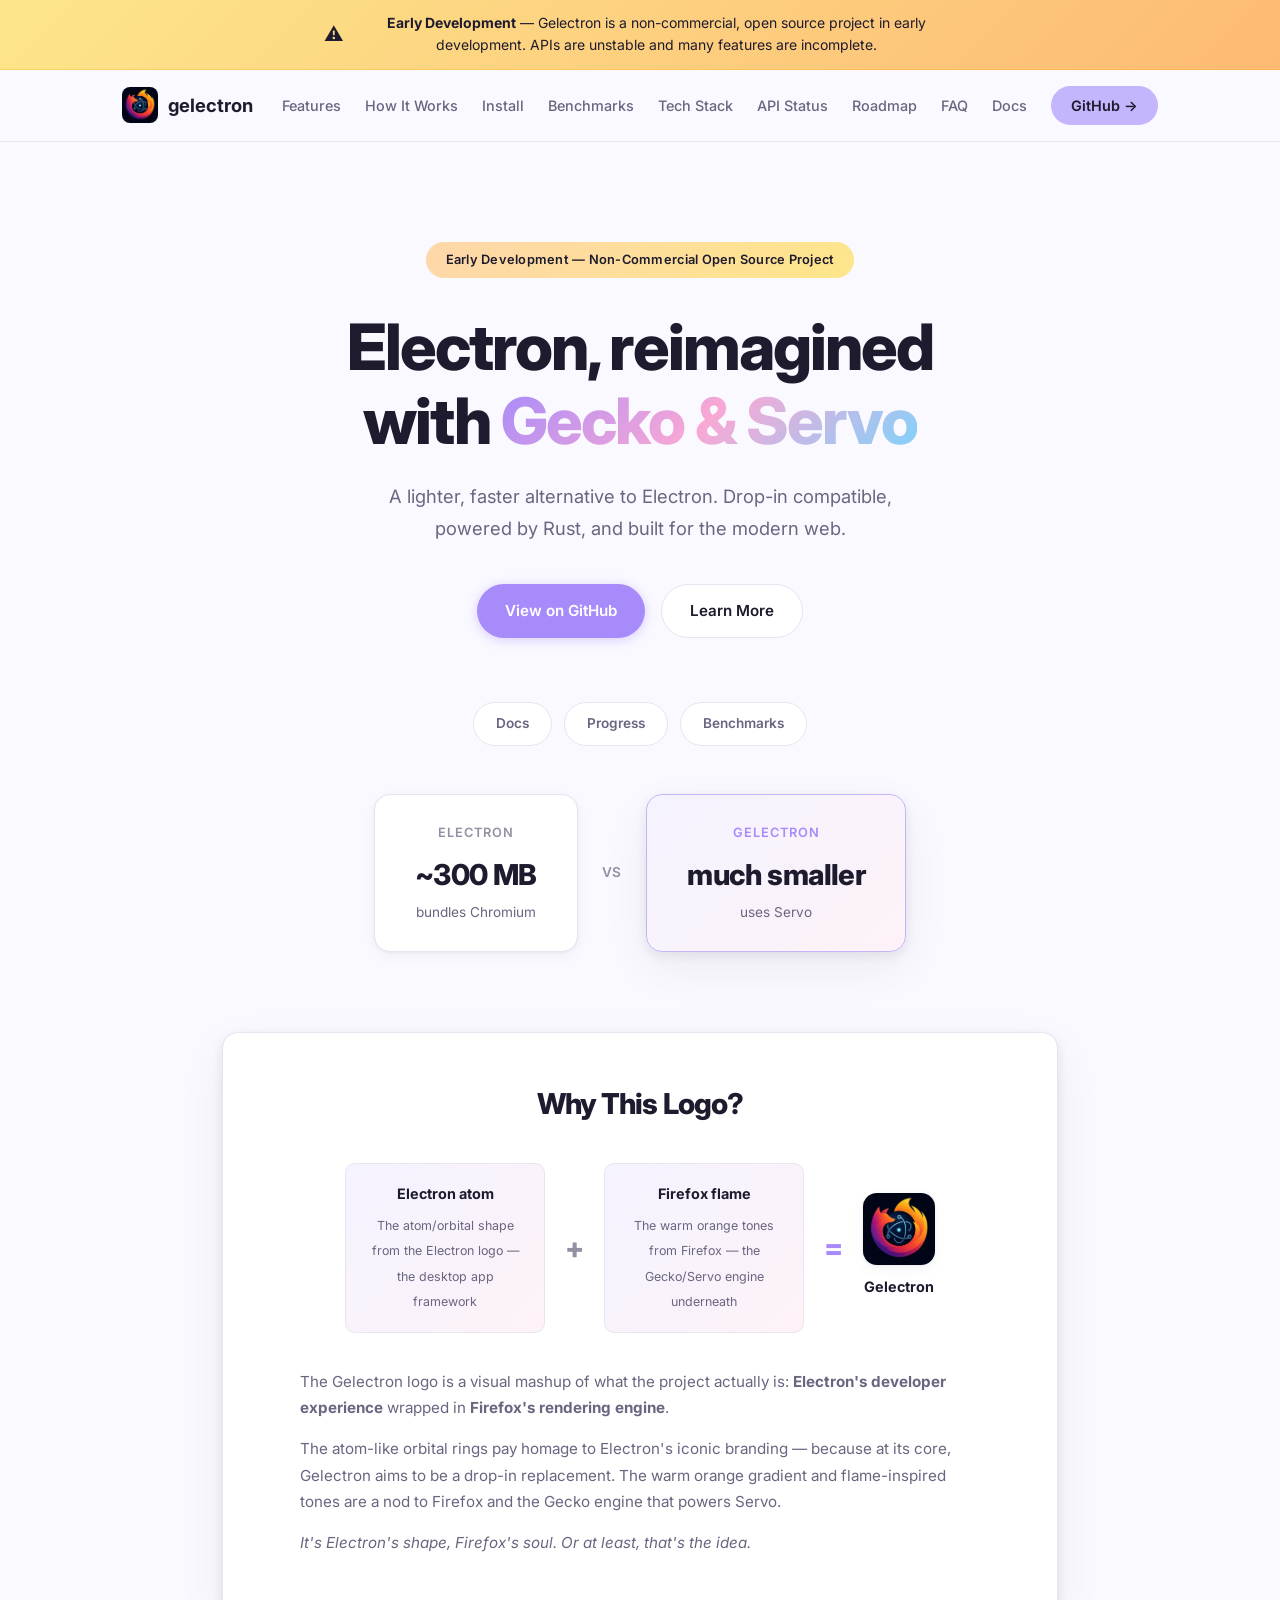
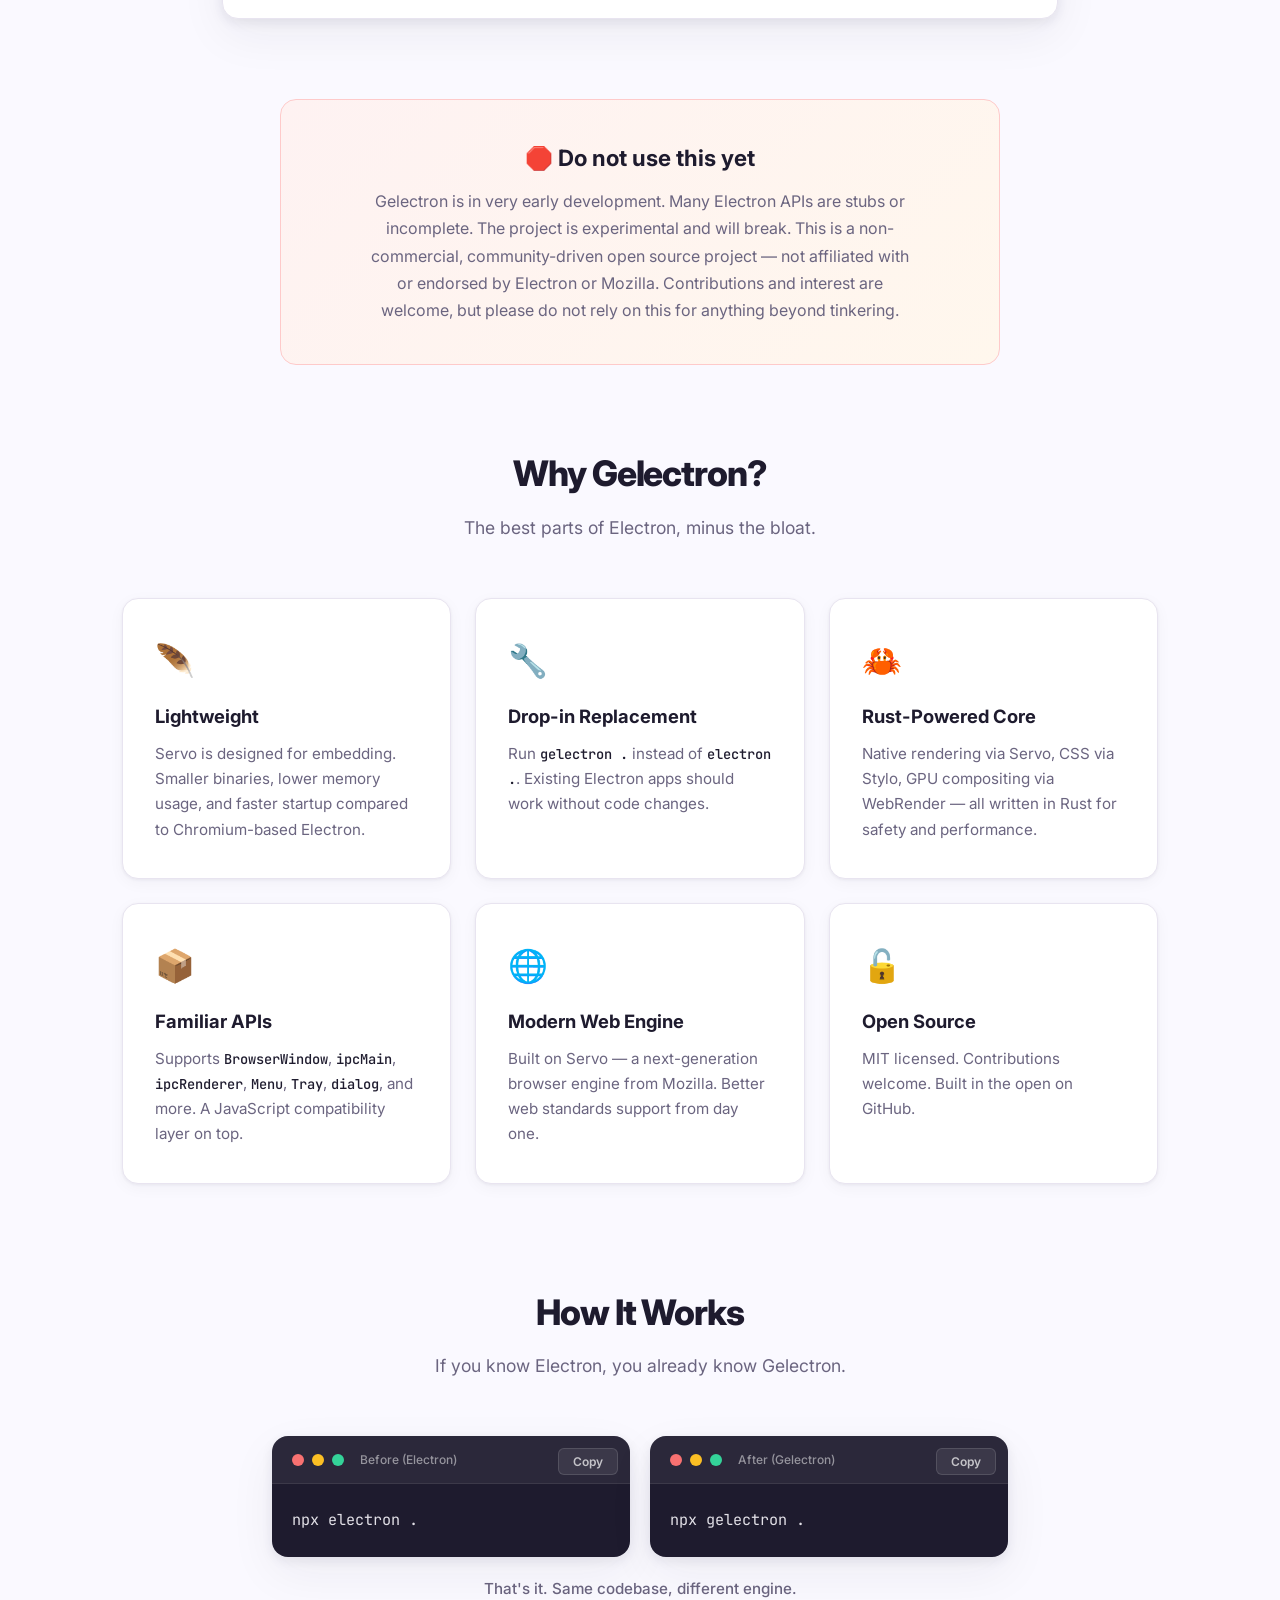
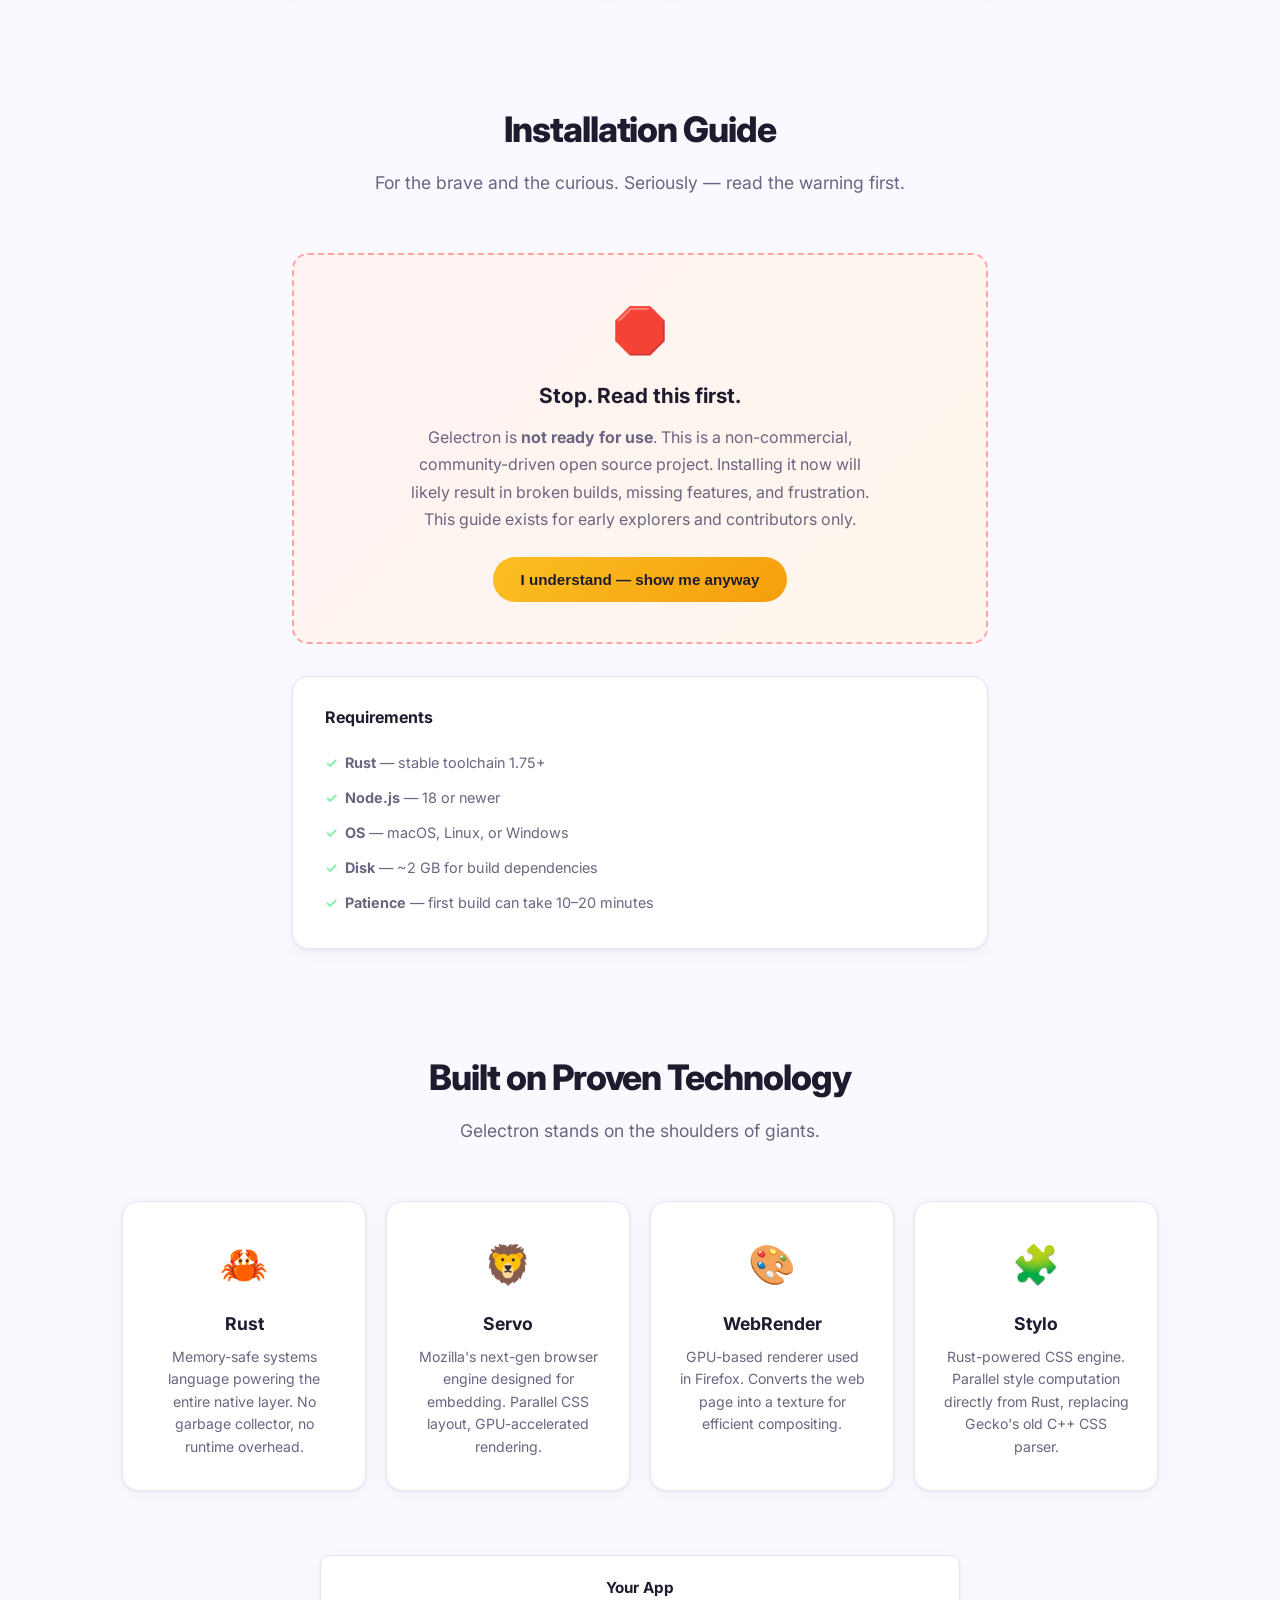
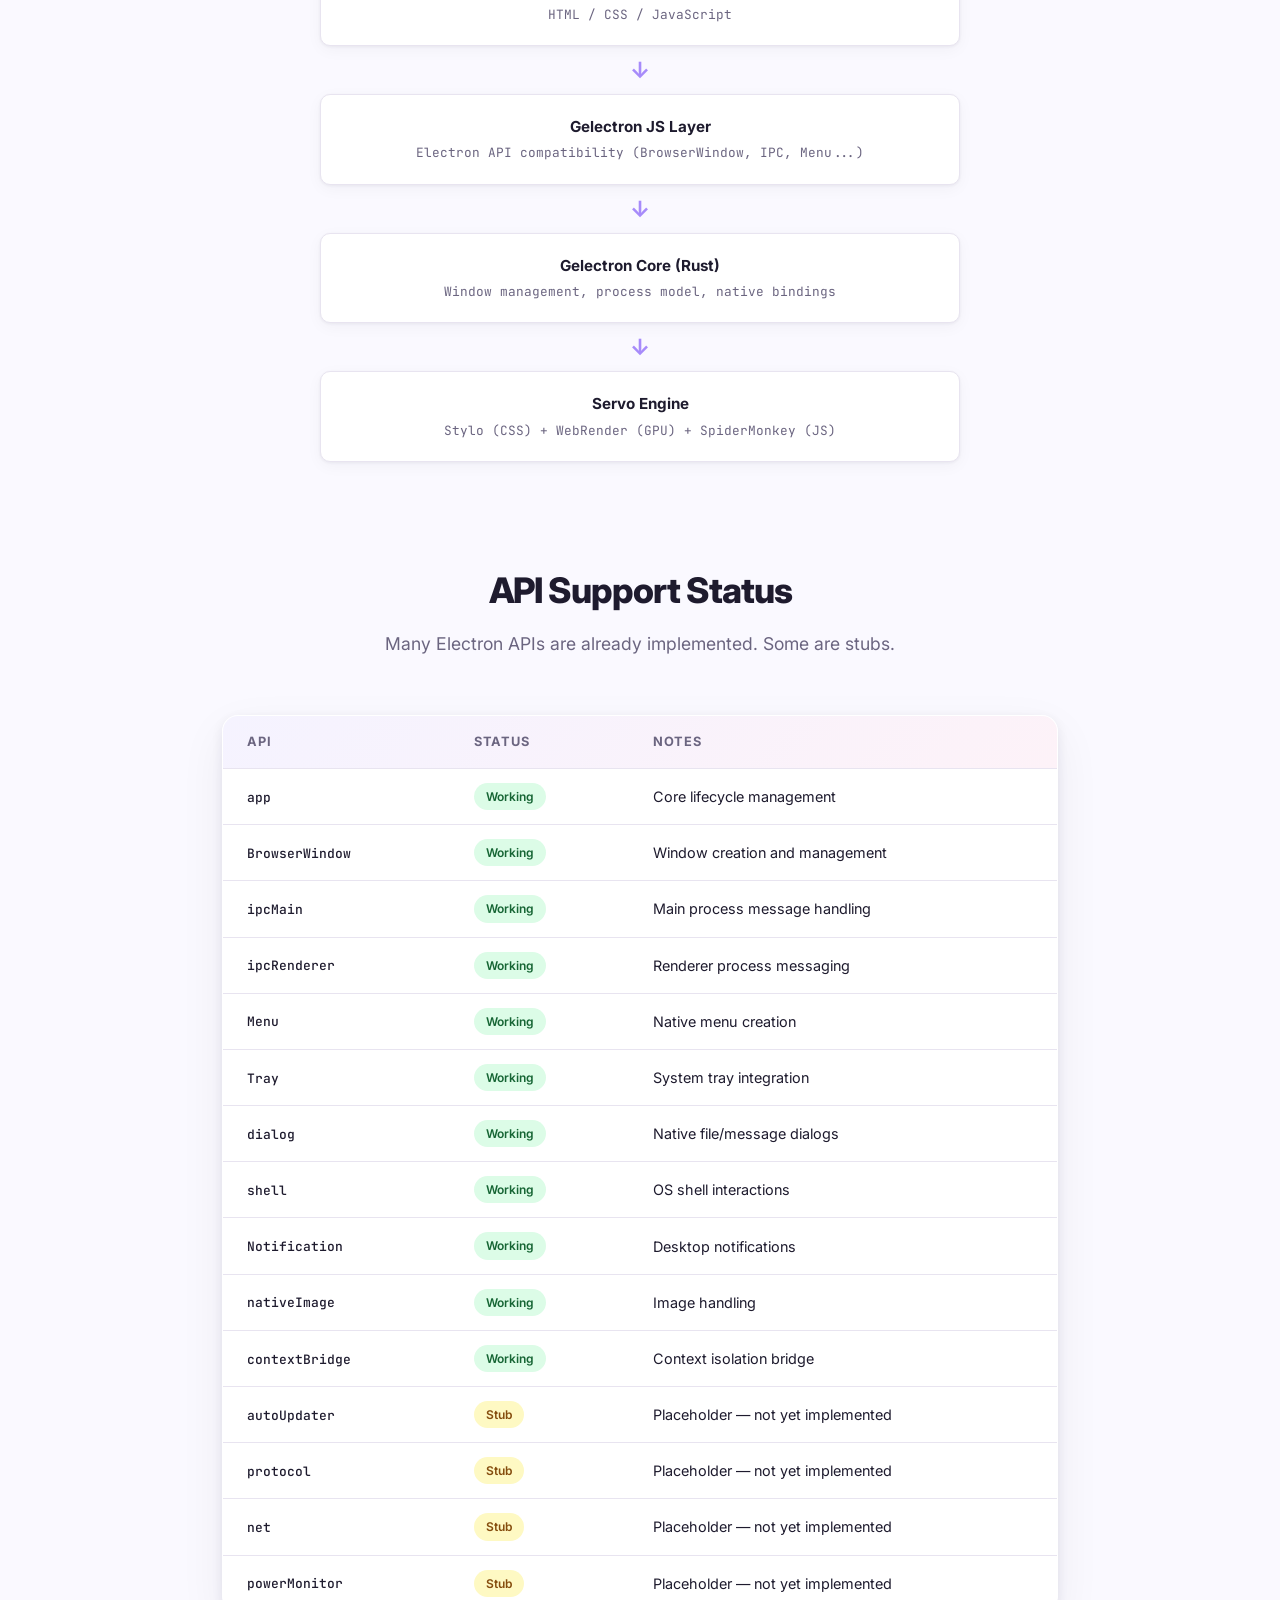
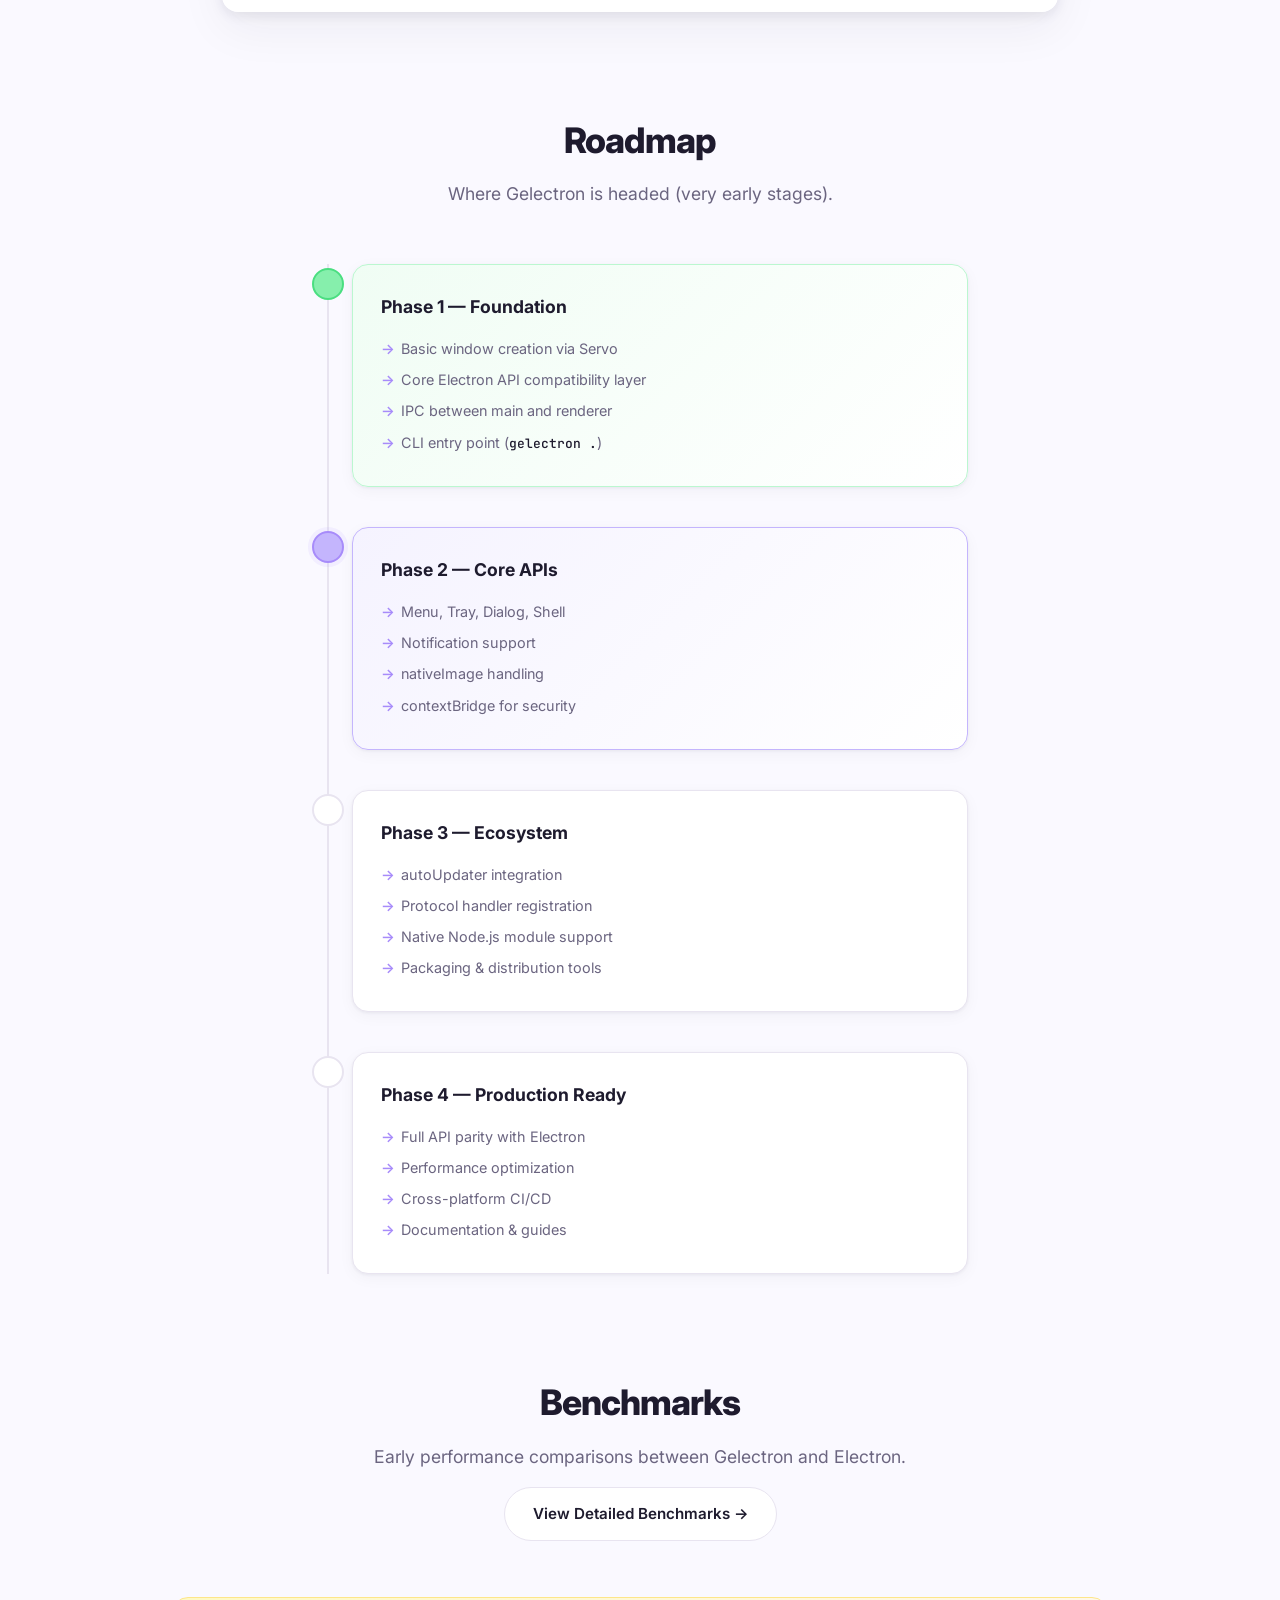
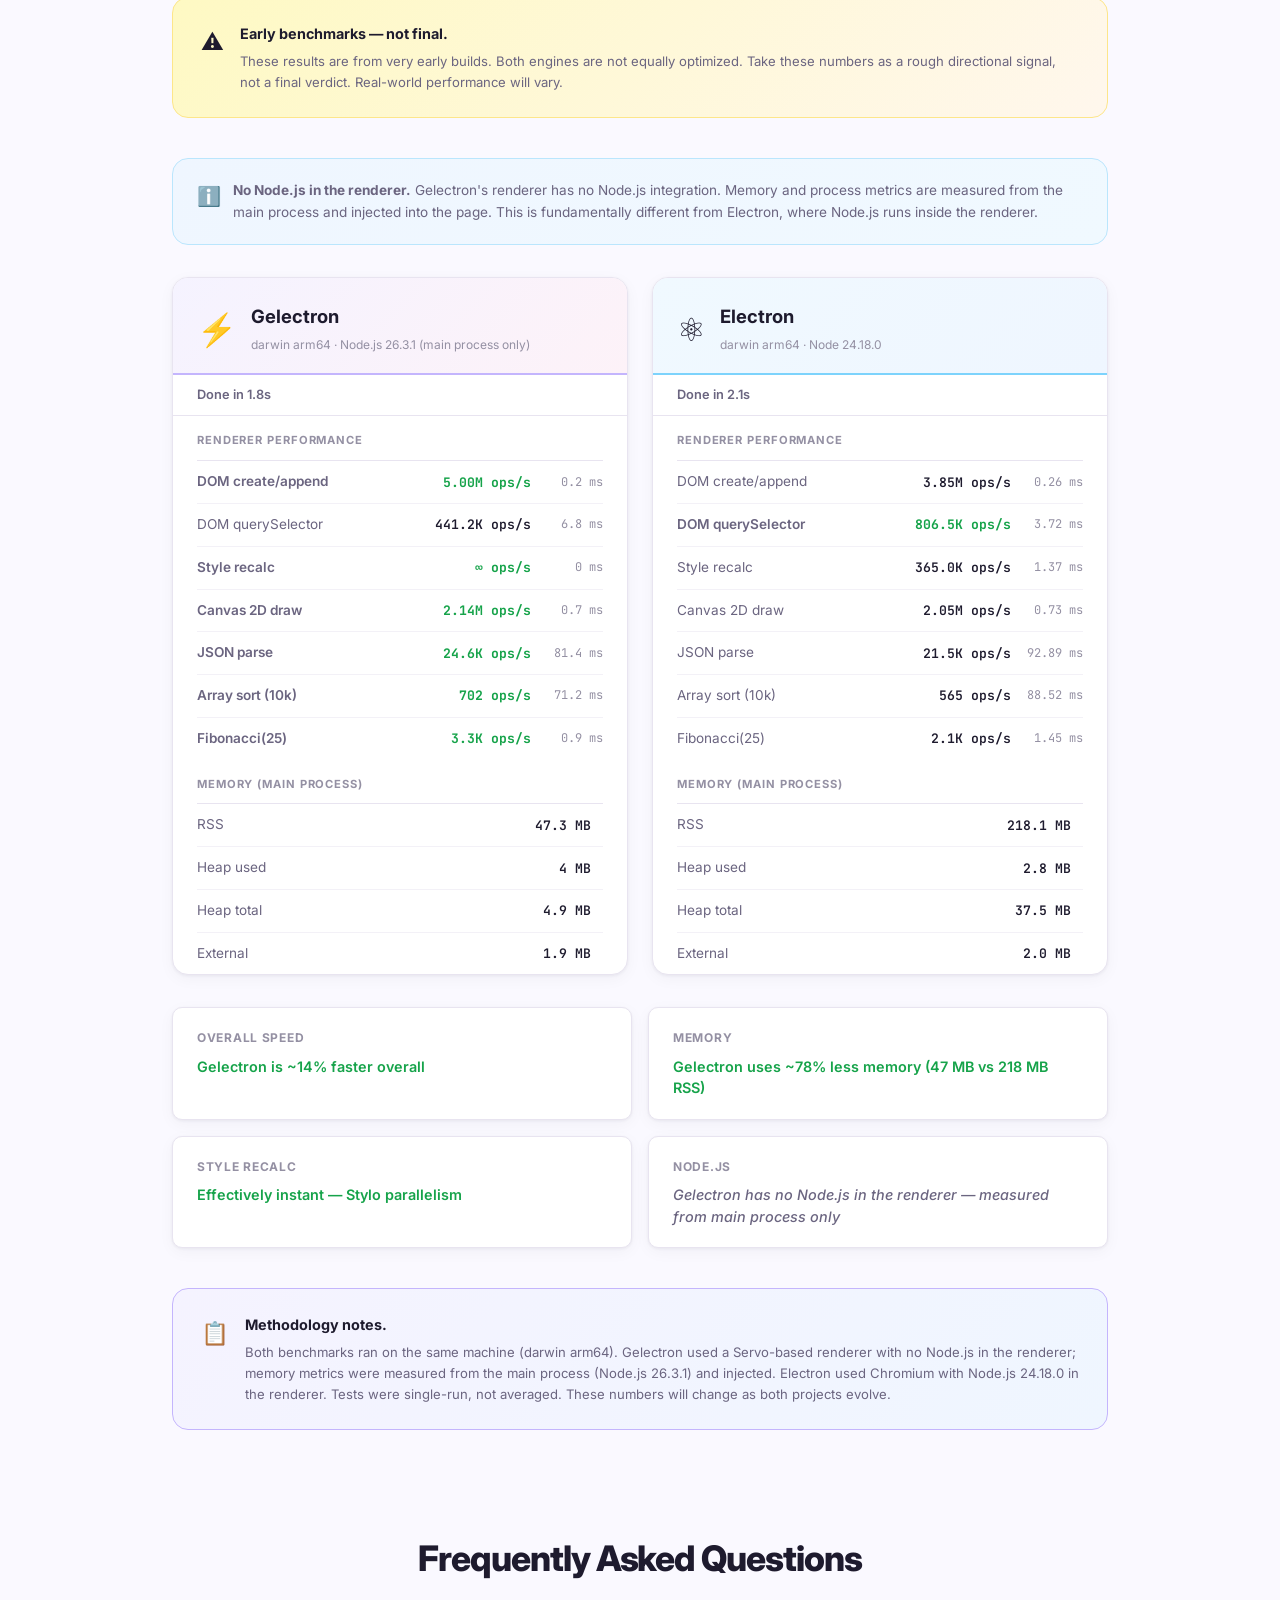
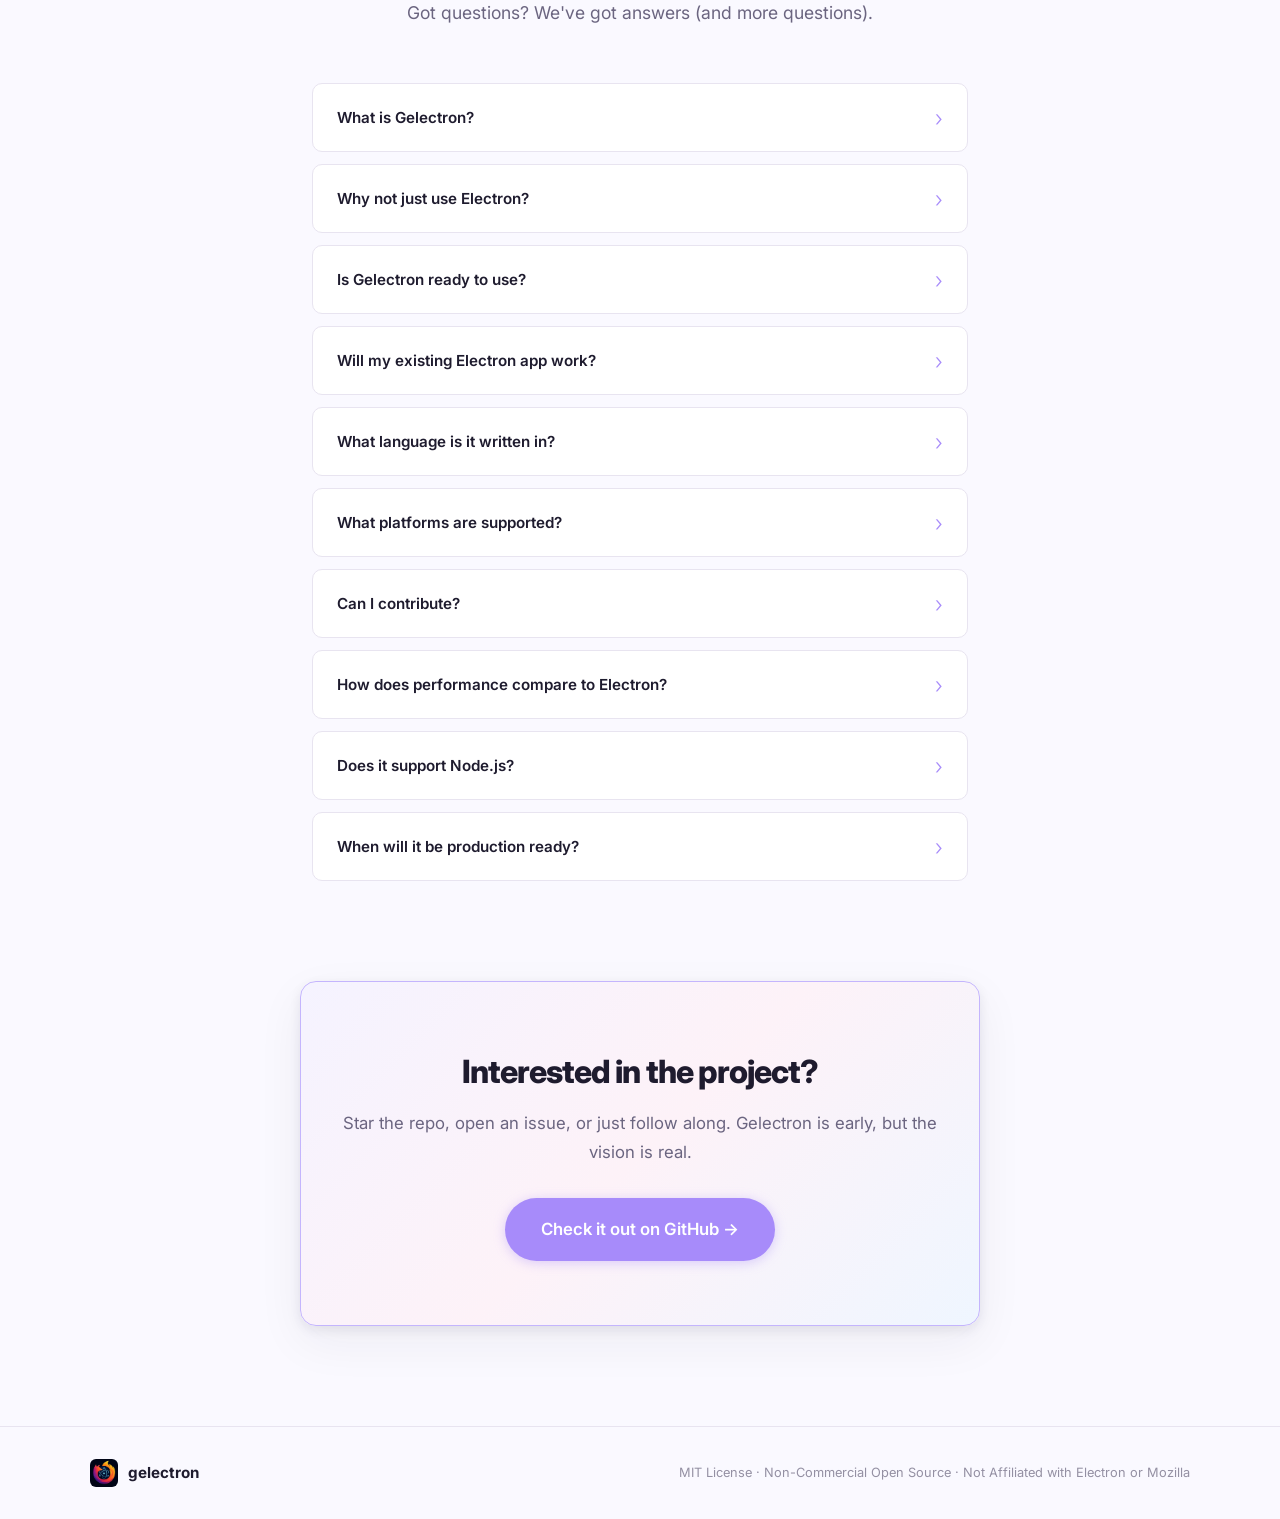
==== index.html @ f4b21ad5 "Add progress page with layout, styles, and functionality for tracking Electron API compatibility" ====
<!DOCTYPE html>
<html lang="en">
<head>
  <meta charset="UTF-8">
  <meta name="viewport" content="width=device-width, initial-scale=1.0">
  <title>Gelectron — Electron, Reimagined with Gecko</title>
  <meta name="description" content="A lighter, faster alternative to Electron powered by Servo and the Gecko engine. Non-commercial open source project — early development.">
  <link rel="stylesheet" href="style.css">
  <link rel="icon" type="image/png" href="logo.png">
  <link rel="preconnect" href="https://fonts.googleapis.com">
  <link rel="preconnect" href="https://fonts.gstatic.com" crossorigin>
  <link href="https://fonts.googleapis.com/css2?family=Inter:wght@400;500;600;700;800&family=JetBrains+Mono:wght@400;500&display=swap" rel="stylesheet">
</head>
<body>

  <div class="warning-banner">
    <span class="warning-icon">⚠</span>
    <p><strong>Early Development</strong> — Gelectron is a non-commercial, open source project in early development. APIs are unstable and many features are incomplete.</p>
  </div>

  <nav class="navbar">
    <div class="nav-content">
      <a href="#" class="logo">
        <img src="logo.png" alt="Gelectron logo" class="logo-img">
        <span class="logo-text">gelectron</span>
      </a>
      <div class="nav-links">
        <a href="#features">Features</a>
        <a href="#how-it-works">How It Works</a>
        <a href="#install">Install</a>
        <a href="#benchmarks">Benchmarks</a>
        <a href="#tech-stack">Tech Stack</a>
        <a href="#api-support">API Status</a>
        <a href="#roadmap">Roadmap</a>
        <a href="#faq">FAQ</a>
        <a href="docs.html">Docs</a>
        <a href="https://github.com/mileswolfallen2/gelectron" target="_blank" rel="noopener" class="nav-cta">GitHub →</a>
      </div>
    </div>
  </nav>

  <main>

    <section class="hero">
      <div class="hero-badge">Early Development — Non-Commercial Open Source Project</div>
      <h1>Electron, reimagined<br>with <span class="gradient-text">Gecko &amp; Servo</span></h1>
      <p class="hero-subtitle">A lighter, faster alternative to Electron. Drop-in compatible, powered by Rust, and built for the modern web.</p>
      <div class="hero-actions">
        <a href="https://github.com/mileswolfallen2/gelectron" target="_blank" rel="noopener" class="btn btn-primary">View on GitHub</a>
        <a href="#features" class="btn btn-secondary">Learn More</a>
      </div>
      <div class="hero-secondary-actions">
        <a href="docs.html" class="hero-link">Docs</a>
        <span class="hero-link-sep">·</span>
        <a href="progress.html" class="hero-link">Progress</a>
        <span class="hero-link-sep">·</span>
        <a href="benchmarks.html" class="hero-link">Benchmarks</a>
      </div>
      <div class="hero-comparison">
        <div class="comparison-card">
          <div class="comparison-label">Electron</div>
          <div class="comparison-value">~300 MB</div>
          <div class="comparison-note">bundles Chromium</div>
        </div>
        <div class="comparison-vs">vs</div>
        <div class="comparison-card highlight">
          <div class="comparison-label">Gelectron</div>
          <div class="comparison-value">much smaller</div>
          <div class="comparison-note">uses Servo</div>
        </div>
      </div>
    </section>

    <section class="logo-explanation">
      <div class="logo-explain-content">
        <h2>Why This Logo?</h2>
        <div class="logo-breakdown">
          <div class="logo-component">
            <span class="component-label">Electron atom</span>
            <span class="component-desc">The atom/orbital shape from the Electron logo — the desktop app framework</span>
          </div>
          <div class="logo-plus">+</div>
          <div class="logo-component">
            <span class="component-label">Firefox flame</span>
            <span class="component-desc">The warm orange tones from Firefox — the Gecko/Servo engine underneath</span>
          </div>
          <div class="logo-equals">=</div>
          <div class="logo-part">
            <img src="logo.png" alt="Gelectron logo" class="logo-part-img">
            <span class="component-label">Gelectron</span>
          </div>
        </div>
        <div class="logo-explain-text">
          <p>The Gelectron logo is a visual mashup of what the project actually is: <strong>Electron's developer experience</strong> wrapped in <strong>Firefox's rendering engine</strong>.</p>
          <p>The atom-like orbital rings pay homage to Electron's iconic branding — because at its core, Gelectron aims to be a drop-in replacement. The warm orange gradient and flame-inspired tones are a nod to Firefox and the Gecko engine that powers Servo.</p>
          <p class="logo-tagline">It's Electron's shape, Firefox's soul. Or at least, that's the idea.</p>
        </div>
      </div>
    </section>

    <section class="early-notice">
      <div class="notice-content">
        <h2>🛑 Do not use this yet</h2>
        <p>Gelectron is in very early development. Many Electron APIs are stubs or incomplete. The project is experimental and will break. This is a non-commercial, community-driven open source project — not affiliated with or endorsed by Electron or Mozilla. Contributions and interest are welcome, but please do not rely on this for anything beyond tinkering.</p>
      </div>
    </section>

    <section id="features" class="features">
      <div class="section-header">
        <h2>Why Gelectron?</h2>
        <p>The best parts of Electron, minus the bloat.</p>
      </div>
      <div class="features-grid">
        <div class="feature-card">
          <div class="feature-icon">🪶</div>
          <h3>Lightweight</h3>
          <p>Servo is designed for embedding. Smaller binaries, lower memory usage, and faster startup compared to Chromium-based Electron.</p>
        </div>
        <div class="feature-card">
          <div class="feature-icon">🔧</div>
          <h3>Drop-in Replacement</h3>
          <p>Run <code>gelectron .</code> instead of <code>electron .</code>. Existing Electron apps should work without code changes.</p>
        </div>
        <div class="feature-card">
          <div class="feature-icon">🦀</div>
          <h3>Rust-Powered Core</h3>
          <p>Native rendering via Servo, CSS via Stylo, GPU compositing via WebRender — all written in Rust for safety and performance.</p>
        </div>
        <div class="feature-card">
          <div class="feature-icon">📦</div>
          <h3>Familiar APIs</h3>
          <p>Supports <code>BrowserWindow</code>, <code>ipcMain</code>, <code>ipcRenderer</code>, <code>Menu</code>, <code>Tray</code>, <code>dialog</code>, and more. A JavaScript compatibility layer on top.</p>
        </div>
        <div class="feature-card">
          <div class="feature-icon">🌐</div>
          <h3>Modern Web Engine</h3>
          <p>Built on Servo — a next-generation browser engine from Mozilla. Better web standards support from day one.</p>
        </div>
        <div class="feature-card">
          <div class="feature-icon">🔓</div>
          <h3>Open Source</h3>
          <p>MIT licensed. Contributions welcome. Built in the open on GitHub.</p>
        </div>
      </div>
    </section>

    <section id="how-it-works" class="how-it-works">
      <div class="section-header">
        <h2>How It Works</h2>
        <p>If you know Electron, you already know Gelectron.</p>
      </div>
      <div class="code-comparison">
        <div class="code-block">
          <div class="code-header">
            <span class="code-dot red"></span>
            <span class="code-dot yellow"></span>
            <span class="code-dot green"></span>
            <span class="code-title">Before (Electron)</span>
          </div>
          <pre><code>npx electron .</code></pre>
        </div>
        <div class="code-block highlight">
          <div class="code-header">
            <span class="code-dot red"></span>
            <span class="code-dot yellow"></span>
            <span class="code-dot green"></span>
            <span class="code-title">After (Gelectron)</span>
          </div>
          <pre><code>npx gelectron .</code></pre>
        </div>
      </div>
      <p class="code-note">That's it. Same codebase, different engine.</p>
    </section>

    <section id="install" class="install-guide">
      <div class="section-header">
        <h2>Installation Guide</h2>
        <p>For the brave and the curious. Seriously — read the warning first.</p>
      </div>
      <div class="install-content">
        <div class="install-warning-box">
          <div class="install-warning-icon">🛑</div>
          <h3>Stop. Read this first.</h3>
          <p>Gelectron is <strong>not ready for use</strong>. This is a non-commercial, community-driven open source project. Installing it now will likely result in broken builds, missing features, and frustration. This guide exists for early explorers and contributors only.</p>
          <button class="btn btn-warning" id="open-install-modal">I understand — show me anyway</button>
        </div>

        <div class="install-steps" id="install-steps">
          <div class="install-step">
            <div class="step-number">1</div>
            <div class="step-content">
              <h4>Clone the repository</h4>
              <div class="code-block small">
                <div class="code-header">
                  <span class="code-dot red"></span>
                  <span class="code-dot yellow"></span>
                  <span class="code-dot green"></span>
                </div>
                <pre><code>git clone https://github.com/mileswolfallen2/gelectron.git
cd gelectron</code></pre>
              </div>
            </div>
          </div>
          <div class="install-step">
            <div class="step-number">2</div>
            <div class="step-content">
              <h4>Install dependencies</h4>
              <div class="code-block small">
                <div class="code-header">
                  <span class="code-dot red"></span>
                  <span class="code-dot yellow"></span>
                  <span class="code-dot green"></span>
                </div>
                <pre><code>npm install</code></pre>
              </div>
              <p class="step-note">Requires Rust 1.75+ and Node.js 18+. Install Rust via <a href="https://rustup.rs" target="_blank">rustup.rs</a>.</p>
            </div>
          </div>
          <div class="install-step">
            <div class="step-number">3</div>
            <div class="step-content">
              <h4>Build the native binary</h4>
              <div class="code-block small">
                <div class="code-header">
                  <span class="code-dot red"></span>
                  <span class="code-dot yellow"></span>
                  <span class="code-dot green"></span>
                </div>
                <pre><code>cargo build --release -p gelectron</code></pre>
              </div>
              <p class="step-note">First build takes a while — Servo has many dependencies. Subsequent builds are much faster.</p>
            </div>
          </div>
          <div class="install-step">
            <div class="step-number">4</div>
            <div class="step-content">
              <h4>Run your Electron app</h4>
              <div class="code-block small">
                <div class="code-header">
                  <span class="code-dot red"></span>
                  <span class="code-dot yellow"></span>
                  <span class="code-dot green"></span>
                </div>
                <pre><code>cargo run --release -p gelectron -- /path/to/your/electron-app</code></pre>
              </div>
              <p class="step-note">Or run the built binary directly: <code>./target/release/gelectron &lt;path&gt;</code></p>
            </div>
          </div>
        </div>

        <div class="install-requirements">
          <h4>Requirements</h4>
          <ul>
            <li><strong>Rust</strong> — stable toolchain 1.75+</li>
            <li><strong>Node.js</strong> — 18 or newer</li>
            <li><strong>OS</strong> — macOS, Linux, or Windows</li>
            <li><strong>Disk</strong> — ~2 GB for build dependencies</li>
            <li><strong>Patience</strong> — first build can take 10–20 minutes</li>
          </ul>
        </div>
      </div>
    </section>

    <section id="tech-stack" class="tech-stack">
      <div class="section-header">
        <h2>Built on Proven Technology</h2>
        <p>Gelectron stands on the shoulders of giants.</p>
      </div>
      <div class="tech-grid">
        <div class="tech-card">
          <div class="tech-logo">🦀</div>
          <h3>Rust</h3>
          <p>Memory-safe systems language powering the entire native layer. No garbage collector, no runtime overhead.</p>
        </div>
        <div class="tech-card">
          <div class="tech-logo">🦁</div>
          <h3>Servo</h3>
          <p>Mozilla's next-gen browser engine designed for embedding. Parallel CSS layout, GPU-accelerated rendering.</p>
        </div>
        <div class="tech-card">
          <div class="tech-logo">🎨</div>
          <h3>WebRender</h3>
          <p>GPU-based renderer used in Firefox. Converts the web page into a texture for efficient compositing.</p>
        </div>
        <div class="tech-card">
          <div class="tech-logo">🧩</div>
          <h3>Stylo</h3>
          <p>Rust-powered CSS engine. Parallel style computation directly from Rust, replacing Gecko's old C++ CSS parser.</p>
        </div>
      </div>
      <div class="architecture-diagram">
        <div class="arch-layer">
          <div class="arch-label">Your App</div>
          <div class="arch-code">HTML / CSS / JavaScript</div>
        </div>
        <div class="arch-arrow">↓</div>
        <div class="arch-layer">
          <div class="arch-label">Gelectron JS Layer</div>
          <div class="arch-code">Electron API compatibility (BrowserWindow, IPC, Menu...)</div>
        </div>
        <div class="arch-arrow">↓</div>
        <div class="arch-layer">
          <div class="arch-label">Gelectron Core (Rust)</div>
          <div class="arch-code">Window management, process model, native bindings</div>
        </div>
        <div class="arch-arrow">↓</div>
        <div class="arch-layer">
          <div class="arch-label">Servo Engine</div>
          <div class="arch-code">Stylo (CSS) + WebRender (GPU) + SpiderMonkey (JS)</div>
        </div>
      </div>
    </section>

    <section id="api-support" class="api-support">
      <div class="section-header">
        <h2>API Support Status</h2>
        <p>Many Electron APIs are already implemented. Some are stubs.</p>
      </div>
      <div class="api-table-wrapper">
        <table class="api-table">
          <thead>
            <tr>
              <th>API</th>
              <th>Status</th>
              <th>Notes</th>
            </tr>
          </thead>
          <tbody>
            <tr>
              <td><code>app</code></td>
              <td><span class="status implemented">Working</span></td>
              <td>Core lifecycle management</td>
            </tr>
            <tr>
              <td><code>BrowserWindow</code></td>
              <td><span class="status implemented">Working</span></td>
              <td>Window creation and management</td>
            </tr>
            <tr>
              <td><code>ipcMain</code></td>
              <td><span class="status implemented">Working</span></td>
              <td>Main process message handling</td>
            </tr>
            <tr>
              <td><code>ipcRenderer</code></td>
              <td><span class="status implemented">Working</span></td>
              <td>Renderer process messaging</td>
            </tr>
            <tr>
              <td><code>Menu</code></td>
              <td><span class="status implemented">Working</span></td>
              <td>Native menu creation</td>
            </tr>
            <tr>
              <td><code>Tray</code></td>
              <td><span class="status implemented">Working</span></td>
              <td>System tray integration</td>
            </tr>
            <tr>
              <td><code>dialog</code></td>
              <td><span class="status implemented">Working</span></td>
              <td>Native file/message dialogs</td>
            </tr>
            <tr>
              <td><code>shell</code></td>
              <td><span class="status implemented">Working</span></td>
              <td>OS shell interactions</td>
            </tr>
            <tr>
              <td><code>Notification</code></td>
              <td><span class="status implemented">Working</span></td>
              <td>Desktop notifications</td>
            </tr>
            <tr>
              <td><code>nativeImage</code></td>
              <td><span class="status implemented">Working</span></td>
              <td>Image handling</td>
            </tr>
            <tr>
              <td><code>contextBridge</code></td>
              <td><span class="status implemented">Working</span></td>
              <td>Context isolation bridge</td>
            </tr>
            <tr>
              <td><code>autoUpdater</code></td>
              <td><span class="status stub">Stub</span></td>
              <td>Placeholder — not yet implemented</td>
            </tr>
            <tr>
              <td><code>protocol</code></td>
              <td><span class="status stub">Stub</span></td>
              <td>Placeholder — not yet implemented</td>
            </tr>
            <tr>
              <td><code>net</code></td>
              <td><span class="status stub">Stub</span></td>
              <td>Placeholder — not yet implemented</td>
            </tr>
            <tr>
              <td><code>powerMonitor</code></td>
              <td><span class="status stub">Stub</span></td>
              <td>Placeholder — not yet implemented</td>
            </tr>
          </tbody>
        </table>
      </div>
    </section>

    <section id="roadmap" class="roadmap">
      <div class="section-header">
        <h2>Roadmap</h2>
        <p>Where Gelectron is headed (very early stages).</p>
      </div>
      <div class="roadmap-timeline">
        <div class="roadmap-item done">
          <div class="roadmap-marker"></div>
          <div class="roadmap-content">
            <h3>Phase 1 — Foundation</h3>
            <ul>
              <li>Basic window creation via Servo</li>
              <li>Core Electron API compatibility layer</li>
              <li>IPC between main and renderer</li>
              <li>CLI entry point (<code>gelectron .</code>)</li>
            </ul>
          </div>
        </div>
        <div class="roadmap-item current">
          <div class="roadmap-marker"></div>
          <div class="roadmap-content">
            <h3>Phase 2 — Core APIs</h3>
            <ul>
              <li>Menu, Tray, Dialog, Shell</li>
              <li>Notification support</li>
              <li>nativeImage handling</li>
              <li>contextBridge for security</li>
            </ul>
          </div>
        </div>
        <div class="roadmap-item">
          <div class="roadmap-marker"></div>
          <div class="roadmap-content">
            <h3>Phase 3 — Ecosystem</h3>
            <ul>
              <li>autoUpdater integration</li>
              <li>Protocol handler registration</li>
              <li>Native Node.js module support</li>
              <li>Packaging &amp; distribution tools</li>
            </ul>
          </div>
        </div>
        <div class="roadmap-item">
          <div class="roadmap-marker"></div>
          <div class="roadmap-content">
            <h3>Phase 4 — Production Ready</h3>
            <ul>
              <li>Full API parity with Electron</li>
              <li>Performance optimization</li>
              <li>Cross-platform CI/CD</li>
              <li>Documentation &amp; guides</li>
            </ul>
          </div>
        </div>
      </div>
    </section>

    <section id="benchmarks" class="benchmarks">
      <div class="section-header">
        <h2>Benchmarks</h2>
        <p>Early performance comparisons between Gelectron and Electron.</p>
        <a href="benchmarks.html" class="btn btn-secondary" style="margin-top: 16px;">View Detailed Benchmarks →</a>
      </div>

      <div class="benchmark-disclaimer">
        <div class="benchmark-disclaimer-icon">⚠</div>
        <div>
          <strong>Early benchmarks — not final.</strong>
          <p>These results are from very early builds. Both engines are not equally optimized. Take these numbers as a rough directional signal, not a final verdict. Real-world performance will vary.</p>
        </div>
      </div>

      <div class="benchmark-notice">
        <span class="benchmark-notice-icon">ℹ️</span>
        <p><strong>No Node.js in the renderer.</strong> Gelectron's renderer has no Node.js integration. Memory and process metrics are measured from the main process and injected into the page. This is fundamentally different from Electron, where Node.js runs inside the renderer.</p>
      </div>

      <div class="benchmark-comparison">
        <div class="benchmark-column">
          <div class="benchmark-header gelectron">
            <span class="benchmark-engine-icon">⚡</span>
            <div>
              <h3>Gelectron</h3>
              <span class="benchmark-meta">darwin arm64 · Node.js 26.3.1 (main process only)</span>
            </div>
          </div>
          <div class="benchmark-time">Done in 1.8s</div>
          <div class="benchmark-group">
            <div class="benchmark-group-title">Renderer Performance</div>
            <div class="benchmark-row winner">
              <span class="bench-label">DOM create/append</span>
              <span class="bench-value">5.00M ops/s</span>
              <span class="bench-time">0.2 ms</span>
            </div>
            <div class="benchmark-row">
              <span class="bench-label">DOM querySelector</span>
              <span class="bench-value">441.2K ops/s</span>
              <span class="bench-time">6.8 ms</span>
            </div>
            <div class="benchmark-row winner">
              <span class="bench-label">Style recalc</span>
              <span class="bench-value">∞ ops/s</span>
              <span class="bench-time">0 ms</span>
            </div>
            <div class="benchmark-row winner">
              <span class="bench-label">Canvas 2D draw</span>
              <span class="bench-value">2.14M ops/s</span>
              <span class="bench-time">0.7 ms</span>
            </div>
            <div class="benchmark-row winner">
              <span class="bench-label">JSON parse</span>
              <span class="bench-value">24.6K ops/s</span>
              <span class="bench-time">81.4 ms</span>
            </div>
            <div class="benchmark-row winner">
              <span class="bench-label">Array sort (10k)</span>
              <span class="bench-value">702 ops/s</span>
              <span class="bench-time">71.2 ms</span>
            </div>
            <div class="benchmark-row winner">
              <span class="bench-label">Fibonacci(25)</span>
              <span class="bench-value">3.3K ops/s</span>
              <span class="bench-time">0.9 ms</span>
            </div>
          </div>
          <div class="benchmark-group">
            <div class="benchmark-group-title">Memory (Main Process)</div>
            <div class="benchmark-row">
              <span class="bench-label">RSS</span>
              <span class="bench-value">47.3 MB</span>
            </div>
            <div class="benchmark-row">
              <span class="bench-label">Heap used</span>
              <span class="bench-value">4 MB</span>
            </div>
            <div class="benchmark-row">
              <span class="bench-label">Heap total</span>
              <span class="bench-value">4.9 MB</span>
            </div>
            <div class="benchmark-row">
              <span class="bench-label">External</span>
              <span class="bench-value">1.9 MB</span>
            </div>
          </div>
        </div>

        <div class="benchmark-column">
          <div class="benchmark-header electron">
            <span class="benchmark-engine-icon">⚛</span>
            <div>
              <h3>Electron</h3>
              <span class="benchmark-meta">darwin arm64 · Node 24.18.0</span>
            </div>
          </div>
          <div class="benchmark-time">Done in 2.1s</div>
          <div class="benchmark-group">
            <div class="benchmark-group-title">Renderer Performance</div>
            <div class="benchmark-row">
              <span class="bench-label">DOM create/append</span>
              <span class="bench-value">3.85M ops/s</span>
              <span class="bench-time">0.26 ms</span>
            </div>
            <div class="benchmark-row winner">
              <span class="bench-label">DOM querySelector</span>
              <span class="bench-value">806.5K ops/s</span>
              <span class="bench-time">3.72 ms</span>
            </div>
            <div class="benchmark-row">
              <span class="bench-label">Style recalc</span>
              <span class="bench-value">365.0K ops/s</span>
              <span class="bench-time">1.37 ms</span>
            </div>
            <div class="benchmark-row">
              <span class="bench-label">Canvas 2D draw</span>
              <span class="bench-value">2.05M ops/s</span>
              <span class="bench-time">0.73 ms</span>
            </div>
            <div class="benchmark-row">
              <span class="bench-label">JSON parse</span>
              <span class="bench-value">21.5K ops/s</span>
              <span class="bench-time">92.89 ms</span>
            </div>
            <div class="benchmark-row">
              <span class="bench-label">Array sort (10k)</span>
              <span class="bench-value">565 ops/s</span>
              <span class="bench-time">88.52 ms</span>
            </div>
            <div class="benchmark-row">
              <span class="bench-label">Fibonacci(25)</span>
              <span class="bench-value">2.1K ops/s</span>
              <span class="bench-time">1.45 ms</span>
            </div>
          </div>
          <div class="benchmark-group">
            <div class="benchmark-group-title">Memory (Main Process)</div>
            <div class="benchmark-row">
              <span class="bench-label">RSS</span>
              <span class="bench-value">218.1 MB</span>
            </div>
            <div class="benchmark-row">
              <span class="bench-label">Heap used</span>
              <span class="bench-value">2.8 MB</span>
            </div>
            <div class="benchmark-row">
              <span class="bench-label">Heap total</span>
              <span class="bench-value">37.5 MB</span>
            </div>
            <div class="benchmark-row">
              <span class="bench-label">External</span>
              <span class="bench-value">2.0 MB</span>
            </div>
          </div>
        </div>
      </div>

      <div class="benchmark-summary">
        <div class="summary-item">
          <div class="summary-label">Overall Speed</div>
          <div class="summary-result gelectron">Gelectron is ~14% faster overall</div>
        </div>
        <div class="summary-item">
          <div class="summary-label">Memory</div>
          <div class="summary-result gelectron">Gelectron uses ~78% less memory (47 MB vs 218 MB RSS)</div>
        </div>
        <div class="summary-item">
          <div class="summary-label">Style Recalc</div>
          <div class="summary-result gelectron">Effectively instant — Stylo parallelism</div>
        </div>
        <div class="summary-item">
          <div class="summary-label">Node.js</div>
          <div class="summary-result note">Gelectron has no Node.js in the renderer — measured from main process only</div>
        </div>
      </div>

      <div class="benchmark-disclaimer bottom">
        <div class="benchmark-disclaimer-icon">📋</div>
        <div>
          <strong>Methodology notes.</strong>
          <p>Both benchmarks ran on the same machine (darwin arm64). Gelectron used a Servo-based renderer with no Node.js in the renderer; memory metrics were measured from the main process (Node.js 26.3.1) and injected. Electron used Chromium with Node.js 24.18.0 in the renderer. Tests were single-run, not averaged. These numbers will change as both projects evolve.</p>
        </div>
      </div>
    </section>

    <section id="faq" class="faq">
      <div class="section-header">
        <h2>Frequently Asked Questions</h2>
        <p>Got questions? We've got answers (and more questions).</p>
      </div>
      <div class="faq-list">
        <div class="faq-item">
          <button class="faq-question" aria-expanded="false">
            <span>What is Gelectron?</span>
            <span class="faq-chevron">›</span>
          </button>
          <div class="faq-answer">
            <p>Gelectron is an experimental, open-source alternative to Electron that uses Mozilla's Servo browser engine instead of Chromium. It aims to be a drop-in replacement — you run <code>gelectron .</code> instead of <code>electron .</code> and your existing app should work.</p>
          </div>
        </div>
        <div class="faq-item">
          <button class="faq-question" aria-expanded="false">
            <span>Why not just use Electron?</span>
            <span class="faq-chevron">›</span>
          </button>
          <div class="faq-answer">
            <p>Electron bundles a full copy of Chromium (~150–300 MB) and consumes significant memory. Gelectron aims to provide the same developer experience with much lighter resource usage by leveraging Servo, which was designed from the ground up for embedding.</p>
          </div>
        </div>
        <div class="faq-item">
          <button class="faq-question" aria-expanded="false">
            <span>Is Gelectron ready to use?</span>
            <span class="faq-chevron">›</span>
          </button>
          <div class="faq-answer">
            <p><strong>No.</strong> Gelectron is a non-commercial, community-driven open source project in very early development. Many APIs are stubs or incomplete. It is experimental and will break. We will announce when it reaches a more usable state.</p>
          </div>
        </div>
        <div class="faq-item">
          <button class="faq-question" aria-expanded="false">
            <span>Will my existing Electron app work?</span>
            <span class="faq-chevron">›</span>
          </button>
          <div class="faq-answer">
            <p>Eventually, yes — that's the goal. Simple apps that use only pure HTML, CSS, and JavaScript may already work. Apps using Node.js modules, native APIs, or advanced Electron features will likely need to wait for fuller implementation.</p>
          </div>
        </div>
        <div class="faq-item">
          <button class="faq-question" aria-expanded="false">
            <span>What language is it written in?</span>
            <span class="faq-chevron">›</span>
          </button>
          <div class="faq-answer">
            <p>The core is written in <strong>Rust</strong>, using Servo for rendering and Stylo for CSS. On top of that sits a JavaScript compatibility layer that maps Electron's familiar API surface to Gelectron's Rust internals.</p>
          </div>
        </div>
        <div class="faq-item">
          <button class="faq-question" aria-expanded="false">
            <span>What platforms are supported?</span>
            <span class="faq-chevron">›</span>
          </button>
          <div class="faq-answer">
            <p>Currently, Gelectron targets macOS, Linux, and Windows. Cross-platform support is a core goal, leveraging Rust's excellent cross-compilation story and Servo's platform-agnostic design.</p>
          </div>
        </div>
        <div class="faq-item">
          <button class="faq-question" aria-expanded="false">
            <span>Can I contribute?</span>
            <span class="faq-chevron">›</span>
          </button>
          <div class="faq-answer">
            <p>Absolutely! Gelectron is MIT licensed and open source. Check out the <a href="https://github.com/mileswolfallen2/gelectron" target="_blank" rel="noopener">GitHub repo</a> to explore the code, open issues, or submit pull requests. All contributions are welcome — even just starring the repo helps.</p>
          </div>
        </div>
        <div class="faq-item">
          <button class="faq-question" aria-expanded="false">
            <span>How does performance compare to Electron?</span>
            <span class="faq-chevron">›</span>
          </button>
          <div class="faq-answer">
            <p>While benchmarks are still early, Servo's architecture offers significant advantages: parallel CSS layout, GPU-accelerated rendering via WebRender, and lower memory overhead from not bundling Chromium. Real-world comparisons will come as the project matures.</p>
          </div>
        </div>
        <div class="faq-item">
          <button class="faq-question" aria-expanded="false">
            <span>Does it support Node.js?</span>
            <span class="faq-chevron">›</span>
          </button>
          <div class="faq-answer">
            <p>Gelectron includes a JavaScript compatibility layer, but native Node.js module support is planned for a later phase. For now, pure JavaScript modules and many npm packages should work, but native addons (anything with C++ bindings) will not.</p>
          </div>
        </div>
        <div class="faq-item">
          <button class="faq-question" aria-expanded="false">
            <span>When will it be production ready?</span>
            <span class="faq-chevron">›</span>
          </button>
          <div class="faq-answer">
            <p>Gelectron is a non-commercial passion project with no firm timeline. The roadmap outlines the major phases, but progress depends on contributor interest and Servo's own development. Follow the repo for updates.</p>
          </div>
        </div>
      </div>
    </section>

    <section class="cta-section">
      <div class="cta-content">
        <h2>Interested in the project?</h2>
        <p>Star the repo, open an issue, or just follow along. Gelectron is early, but the vision is real.</p>
        <a href="https://github.com/mileswolfallen2/gelectron" target="_blank" rel="noopener" class="btn btn-primary btn-large">Check it out on GitHub →</a>
      </div>
    </section>

  </main>

  <footer>
    <div class="footer-content">
      <div class="footer-left">
        <img src="logo.png" alt="Gelectron" class="footer-logo-img">
        <span>gelectron</span>
      </div>
      <div class="footer-right">
        <p>MIT License &middot; Non-Commercial Open Source &middot; Not Affiliated with Electron or Mozilla</p>
      </div>
    </div>
  </footer>

  <div class="modal-overlay" id="install-modal">
    <div class="modal">
      <div class="modal-warning-top"></div>
      <div class="modal-body">
        <div class="modal-icon">⚠️</div>
        <h2>Do Not Use Gelectron</h2>
        <p>You are about to view installation instructions for software that is <strong>not ready</strong>. This is a non-commercial, community-driven open source project.</p>
        <div class="modal-reasons">
          <div class="modal-reason">
            <span class="reason-x">✕</span>
            <span>Many APIs are stubs or broken</span>
          </div>
          <div class="modal-reason">
            <span class="reason-x">✕</span>
            <span>This is an early community project, not a finished product</span>
          </div>
          <div class="modal-reason">
            <span class="reason-x">✕</span>
            <span>There is no support, no docs, no guarantees</span>
          </div>
          <div class="modal-reason">
            <span class="reason-x">✕</span>
            <span>Not affiliated with or endorsed by Electron or Mozilla</span>
          </div>
          <div class="modal-reason">
            <span class="reason-x">✕</span>
            <span>Breaking changes happen without notice</span>
          </div>
        </div>
        <p class="modal-cta-text">This is an early, non-commercial open source project. Feel free to explore the source code and experiment, but it's not ready for real-world use yet.</p>
        <div class="modal-actions">
          <button class="btn btn-secondary" id="modal-go-back">Go Back — I'll Wait</button>
          <button class="btn btn-danger" id="modal-continue">I Understand the Risks — Continue</button>
        </div>
      </div>
    </div>
  </div>

  <script src="script.js"></script>
</body>
</html>
---- style.css ----
:root {
  --pastel-lavender: #c4b5fd;
  --pastel-purple: #a78bfa;
  --pastel-pink: #f9a8d4;
  --pastel-rose: #fda4af;
  --pastel-mint: #86efac;
  --pastel-sky: #7dd3fc;
  --pastel-peach: #fed7aa;
  --pastel-yellow: #fde68a;

  --bg: #faf9ff;
  --bg-card: #ffffff;
  --bg-code: #1e1b2e;
  --text: #1e1b2e;
  --text-muted: #6b6580;
  --text-light: #9490a3;
  --border: #e8e4f0;
  --shadow: 0 1px 3px rgba(30, 27, 46, 0.06), 0 4px 16px rgba(30, 27, 46, 0.04);
  --shadow-lg: 0 4px 12px rgba(30, 27, 46, 0.08), 0 16px 48px rgba(30, 27, 46, 0.06);
  --radius: 16px;
  --radius-sm: 10px;
}

*,
*::before,
*::after {
  margin: 0;
  padding: 0;
  box-sizing: border-box;
}

html {
  scroll-behavior: smooth;
}

body {
  font-family: 'Inter', -apple-system, BlinkMacSystemFont, sans-serif;
  background: var(--bg);
  color: var(--text);
  line-height: 1.6;
  -webkit-font-smoothing: antialiased;
  overflow-x: hidden;
}

code {
  font-family: 'JetBrains Mono', monospace;
  font-size: 0.9em;
  color: var(--text);
  font-weight: 500;
}

a {
  color: inherit;
  text-decoration: none;
}

/* ── Warning Banner ── */

.warning-banner {
  background: linear-gradient(135deg, #fde68a, #fdba74);
  padding: 12px 24px;
  display: flex;
  align-items: center;
  justify-content: center;
  gap: 12px;
  font-size: 0.875rem;
  border-bottom: 1px solid #f59e0b44;
}

.warning-banner p {
  max-width: 600px;
  text-align: center;
}

.warning-icon {
  font-size: 1.2rem;
  flex-shrink: 0;
}

/* ── Navbar ── */

.navbar {
  position: sticky;
  top: 0;
  z-index: 100;
  backdrop-filter: blur(16px);
  -webkit-backdrop-filter: blur(16px);
  background: rgba(250, 249, 255, 0.8);
  border-bottom: 1px solid var(--border);
}

.nav-content {
  max-width: 1100px;
  margin: 0 auto;
  padding: 16px 32px;
  display: flex;
  align-items: center;
  justify-content: space-between;
}

.logo {
  display: flex;
  align-items: center;
  gap: 10px;
  font-weight: 700;
  font-size: 1.15rem;
}

.logo-icon {
  font-size: 1.4rem;
}

.logo-img {
  height: 36px;
  width: auto;
  border-radius: 8px;
}

.nav-links {
  display: flex;
  align-items: center;
  gap: 24px;
  font-size: 0.9rem;
  font-weight: 500;
  color: var(--text-muted);
}

.nav-links a:hover {
  color: var(--text);
}

.nav-cta {
  background: var(--pastel-lavender);
  color: var(--text) !important;
  padding: 8px 20px;
  border-radius: 50px;
  font-weight: 600;
  transition: all 0.2s;
}

.nav-cta:hover {
  background: var(--pastel-purple);
  transform: translateY(-1px);
}

/* ── Hero ── */

.hero {
  max-width: 1100px;
  margin: 0 auto;
  padding: 100px 32px 80px;
  text-align: center;
}

.hero-badge {
  display: inline-block;
  background: linear-gradient(135deg, var(--pastel-peach), var(--pastel-yellow));
  color: var(--text);
  padding: 8px 20px;
  border-radius: 50px;
  font-size: 0.8rem;
  font-weight: 600;
  margin-bottom: 32px;
  letter-spacing: 0.02em;
}

.hero h1 {
  font-size: clamp(2.4rem, 5.5vw, 4rem);
  font-weight: 800;
  line-height: 1.15;
  margin-bottom: 24px;
  letter-spacing: -0.03em;
}

.gradient-text {
  background: linear-gradient(135deg, var(--pastel-purple), var(--pastel-pink), var(--pastel-sky));
  -webkit-background-clip: text;
  -webkit-text-fill-color: transparent;
  background-clip: text;
}

.hero-subtitle {
  font-size: 1.15rem;
  color: var(--text-muted);
  max-width: 560px;
  margin: 0 auto 40px;
  line-height: 1.7;
}

.hero-actions {
  display: flex;
  gap: 16px;
  justify-content: center;
  margin-bottom: 64px;
}

/* ── Buttons ── */

.btn {
  display: inline-flex;
  align-items: center;
  gap: 8px;
  padding: 14px 28px;
  border-radius: 50px;
  font-size: 0.95rem;
  font-weight: 600;
  transition: all 0.25s ease;
  cursor: pointer;
  border: none;
}

.btn-primary {
  background: var(--pastel-purple);
  color: white;
  box-shadow: 0 2px 12px rgba(167, 139, 250, 0.4);
}

.btn-primary:hover {
  background: #8b5cf6;
  transform: translateY(-2px);
  box-shadow: 0 4px 20px rgba(167, 139, 250, 0.5);
}

.btn-secondary {
  background: var(--bg-card);
  color: var(--text);
  border: 1.5px solid var(--border);
}

.btn-secondary:hover {
  border-color: var(--pastel-lavender);
  background: #f5f3ff;
  transform: translateY(-2px);
}

.btn-large {
  padding: 18px 36px;
  font-size: 1.05rem;
}

.btn-small {
  padding: 8px 18px;
  font-size: 0.85rem;
}

.hero-secondary-actions {
  display: flex;
  gap: 12px;
  justify-content: center;
  margin-top: 20px;
  margin-bottom: 48px;
}

.hero-link {
  display: inline-flex;
  align-items: center;
  padding: 10px 22px;
  font-size: 0.85rem;
  font-weight: 600;
  color: var(--text-muted);
  background: var(--bg-card);
  border: 1.5px solid var(--border);
  border-radius: 50px;
  transition: all 0.2s;
}

.hero-link:hover {
  border-color: var(--pastel-lavender);
  color: var(--text);
  background: #f5f3ff;
  transform: translateY(-1px);
}

.hero-link-sep {
  display: none;
}

/* ── Comparison Cards ── */

.hero-comparison {
  display: flex;
  align-items: center;
  justify-content: center;
  gap: 24px;
}

.comparison-card {
  background: var(--bg-card);
  border: 1.5px solid var(--border);
  border-radius: var(--radius);
  padding: 28px 40px;
  text-align: center;
  box-shadow: var(--shadow);
  transition: all 0.25s;
}

.comparison-card.highlight {
  border-color: var(--pastel-lavender);
  background: linear-gradient(135deg, #f5f3ff, #fdf2f8);
  box-shadow: var(--shadow-lg);
}

.comparison-label {
  font-size: 0.8rem;
  font-weight: 600;
  text-transform: uppercase;
  letter-spacing: 0.08em;
  color: var(--text-light);
  margin-bottom: 8px;
}

.comparison-card.highlight .comparison-label {
  color: var(--pastel-purple);
}

.comparison-value {
  font-size: 1.8rem;
  font-weight: 800;
  letter-spacing: -0.02em;
}

.comparison-note {
  font-size: 0.85rem;
  color: var(--text-muted);
  margin-top: 4px;
}

.comparison-vs {
  font-size: 0.85rem;
  font-weight: 600;
  color: var(--text-light);
  text-transform: uppercase;
  letter-spacing: 0.05em;
}

/* ── Logo Explanation ── */

.logo-explanation {
  max-width: 900px;
  margin: 0 auto;
  padding: 0 32px 80px;
}

.logo-explain-content {
  background: var(--bg-card);
  border: 1.5px solid var(--border);
  border-radius: var(--radius);
  padding: 48px;
  box-shadow: var(--shadow-lg);
  text-align: center;
}

.logo-explain-content h2 {
  font-size: 1.8rem;
  font-weight: 800;
  letter-spacing: -0.03em;
  margin-bottom: 36px;
}

.logo-breakdown {
  display: flex;
  align-items: center;
  justify-content: center;
  gap: 20px;
  margin-bottom: 36px;
  flex-wrap: wrap;
}

.logo-part {
  display: flex;
  flex-direction: column;
  align-items: center;
  gap: 10px;
}

.logo-part-img {
  height: 72px;
  width: auto;
  border-radius: 14px;
  box-shadow: var(--shadow);
}

.logo-equals {
  font-size: 1.8rem;
  font-weight: 800;
  color: var(--pastel-purple);
}

.logo-plus {
  font-size: 1.8rem;
  font-weight: 800;
  color: var(--text-light);
}

.logo-component {
  background: linear-gradient(135deg, #f5f3ff, #fdf2f8);
  border: 1.5px solid var(--border);
  border-radius: var(--radius-sm);
  padding: 18px 22px;
  text-align: center;
  max-width: 200px;
}

.component-label {
  display: block;
  font-weight: 700;
  font-size: 0.9rem;
  margin-bottom: 6px;
  color: var(--text);
}

.component-desc {
  font-size: 0.78rem;
  color: var(--text-muted);
  line-height: 1.5;
}

.logo-explain-text {
  text-align: left;
  max-width: 680px;
  margin: 0 auto;
}

.logo-explain-text p {
  color: var(--text-muted);
  font-size: 0.95rem;
  line-height: 1.75;
  margin-bottom: 14px;
}

.logo-tagline {
  margin-bottom: 0;
  font-style: italic;
  color: var(--text-light);
}

/* ── Early Notice ── */

.early-notice {
  padding: 0 32px;
  margin-bottom: 80px;
}

.notice-content {
  max-width: 720px;
  margin: 0 auto;
  background: linear-gradient(135deg, #fef2f2, #fff7ed);
  border: 1.5px solid #fecaca;
  border-radius: var(--radius);
  padding: 40px;
  text-align: center;
}

.notice-content h2 {
  font-size: 1.4rem;
  margin-bottom: 12px;
}

.notice-content p {
  color: var(--text-muted);
  line-height: 1.7;
  max-width: 540px;
  margin: 0 auto;
}

/* ── Section Headers ── */

.section-header {
  text-align: center;
  margin-bottom: 56px;
}

.section-header h2 {
  font-size: 2.2rem;
  font-weight: 800;
  letter-spacing: -0.03em;
  margin-bottom: 12px;
}

.section-header p {
  color: var(--text-muted);
  font-size: 1.1rem;
}

/* ── Features ── */

.features {
  max-width: 1100px;
  margin: 0 auto;
  padding: 0 32px 100px;
}

.features-grid {
  display: grid;
  grid-template-columns: repeat(auto-fit, minmax(300px, 1fr));
  gap: 24px;
}

.feature-card {
  background: var(--bg-card);
  border: 1.5px solid var(--border);
  border-radius: var(--radius);
  padding: 36px 32px;
  box-shadow: var(--shadow);
  transition: all 0.3s ease;
}

.feature-card:hover {
  transform: translateY(-4px);
  box-shadow: var(--shadow-lg);
  border-color: var(--pastel-lavender);
}

.feature-icon {
  font-size: 2rem;
  margin-bottom: 16px;
}

.feature-card h3 {
  font-size: 1.15rem;
  font-weight: 700;
  margin-bottom: 10px;
}

.feature-card p {
  color: var(--text-muted);
  font-size: 0.95rem;
  line-height: 1.65;
}

/* ── How It Works ── */

.how-it-works {
  max-width: 800px;
  margin: 0 auto;
  padding: 0 32px 100px;
}

.code-comparison {
  display: grid;
  grid-template-columns: 1fr 1fr;
  gap: 20px;
  margin-bottom: 20px;
}

.code-block {
  background: var(--bg-code);
  border-radius: var(--radius);
  overflow: hidden;
  box-shadow: var(--shadow-lg);
}

.code-block.highlight {
  box-shadow: var(--shadow-lg);
}

.code-header {
  display: flex;
  align-items: center;
  gap: 8px;
  padding: 14px 20px;
  background: rgba(255, 255, 255, 0.06);
  border-bottom: 1px solid rgba(255, 255, 255, 0.08);
}

.code-dot {
  width: 12px;
  height: 12px;
  border-radius: 50%;
}

.code-dot.red { background: #f87171; }
.code-dot.yellow { background: #fbbf24; }
.code-dot.green { background: #34d399; }

.code-title {
  color: rgba(255, 255, 255, 0.5);
  font-size: 0.75rem;
  font-weight: 500;
  margin-left: 8px;
}

.code-block pre {
  padding: 24px 20px;
  color: #e2e0e7;
  font-family: 'JetBrains Mono', monospace;
  font-size: 0.95rem;
  overflow-x: auto;
  scrollbar-width: thin;
}

.code-block pre code {
  color: inherit;
  font-size: inherit;
  font-weight: inherit;
}

.code-note {
  text-align: center;
  color: var(--text-muted);
  font-size: 0.95rem;
  font-weight: 500;
}

/* ── Tech Stack ── */

.tech-stack {
  max-width: 1100px;
  margin: 0 auto;
  padding: 0 32px 100px;
}

.tech-grid {
  display: grid;
  grid-template-columns: repeat(auto-fit, minmax(220px, 1fr));
  gap: 20px;
  margin-bottom: 64px;
}

.tech-card {
  background: var(--bg-card);
  border: 1.5px solid var(--border);
  border-radius: var(--radius);
  padding: 32px 28px;
  text-align: center;
  box-shadow: var(--shadow);
  transition: all 0.3s ease;
}

.tech-card:hover {
  transform: translateY(-4px);
  box-shadow: var(--shadow-lg);
  border-color: var(--pastel-lavender);
}

.tech-logo {
  font-size: 2.4rem;
  margin-bottom: 14px;
}

.tech-card h3 {
  font-size: 1.1rem;
  font-weight: 700;
  margin-bottom: 8px;
}

.tech-card p {
  color: var(--text-muted);
  font-size: 0.88rem;
  line-height: 1.6;
}

.architecture-diagram {
  max-width: 640px;
  margin: 0 auto;
  display: flex;
  flex-direction: column;
  align-items: center;
  gap: 0;
}

.arch-layer {
  width: 100%;
  background: var(--bg-card);
  border: 1.5px solid var(--border);
  border-radius: var(--radius-sm);
  padding: 20px 28px;
  text-align: center;
  box-shadow: var(--shadow);
  transition: all 0.3s ease;
}

.arch-layer:hover {
  border-color: var(--pastel-lavender);
  box-shadow: var(--shadow-lg);
}

.arch-label {
  font-weight: 700;
  font-size: 0.95rem;
  margin-bottom: 4px;
}

.arch-code {
  font-family: 'JetBrains Mono', monospace;
  font-size: 0.8rem;
  color: var(--text-muted);
}

.arch-arrow {
  font-size: 1.4rem;
  color: var(--pastel-purple);
  padding: 6px 0;
  font-weight: 700;
}

/* ── API Support ── */

.api-support {
  max-width: 900px;
  margin: 0 auto;
  padding: 0 32px 100px;
}

.api-table-wrapper {
  overflow-x: auto;
  border-radius: var(--radius);
  box-shadow: var(--shadow-lg);
}

.api-table {
  width: 100%;
  border-collapse: collapse;
  background: var(--bg-card);
  border: 1.5px solid var(--border);
  border-radius: var(--radius);
  overflow: hidden;
}

.api-table thead {
  background: linear-gradient(135deg, #f5f3ff, #fdf2f8);
}

.api-table th {
  padding: 16px 24px;
  text-align: left;
  font-size: 0.8rem;
  font-weight: 700;
  text-transform: uppercase;
  letter-spacing: 0.06em;
  color: var(--text-muted);
  border-bottom: 1.5px solid var(--border);
}

.api-table td {
  padding: 14px 24px;
  font-size: 0.9rem;
  border-bottom: 1px solid var(--border);
}

.api-table tr:last-child td {
  border-bottom: none;
}

.api-table tr:hover {
  background: #faf9ff;
}

.api-table td:first-child {
  font-weight: 600;
}

.status {
  display: inline-block;
  padding: 4px 12px;
  border-radius: 50px;
  font-size: 0.75rem;
  font-weight: 600;
}

.status.implemented {
  background: #dcfce7;
  color: #166534;
}

.status.stub {
  background: #fef9c3;
  color: #854d0e;
}

/* ── Roadmap ── */

.roadmap {
  max-width: 720px;
  margin: 0 auto;
  padding: 0 32px 100px;
}

.roadmap-timeline {
  position: relative;
  padding-left: 40px;
}

.roadmap-timeline::before {
  content: '';
  position: absolute;
  left: 15px;
  top: 0;
  bottom: 0;
  width: 2px;
  background: var(--border);
}

.roadmap-item {
  position: relative;
  margin-bottom: 40px;
}

.roadmap-item:last-child {
  margin-bottom: 0;
}

.roadmap-marker {
  position: absolute;
  left: -40px;
  top: 4px;
  width: 32px;
  height: 32px;
  border-radius: 50%;
  background: var(--bg-card);
  border: 2.5px solid var(--border);
  z-index: 1;
}

.roadmap-item.done .roadmap-marker {
  background: var(--pastel-mint);
  border-color: #4ade80;
}

.roadmap-item.current .roadmap-marker {
  background: var(--pastel-lavender);
  border-color: var(--pastel-purple);
  box-shadow: 0 0 0 4px rgba(167, 139, 250, 0.1);
}

.roadmap-content {
  background: var(--bg-card);
  border: 1.5px solid var(--border);
  border-radius: var(--radius);
  padding: 28px 28px;
  box-shadow: var(--shadow);
  transition: all 0.3s;
}

.roadmap-item.done .roadmap-content {
  border-color: #bbf7d0;
  background: linear-gradient(135deg, #f0fdf4, #ffffff);
}

.roadmap-item.current .roadmap-content {
  border-color: var(--pastel-lavender);
  background: linear-gradient(135deg, #f5f3ff, #ffffff);
}

.roadmap-content h3 {
  font-size: 1.1rem;
  font-weight: 700;
  margin-bottom: 12px;
}

.roadmap-content ul {
  list-style: none;
  padding: 0;
}

.roadmap-content li {
  padding: 4px 0;
  font-size: 0.9rem;
  color: var(--text-muted);
  padding-left: 20px;
  position: relative;
}

.roadmap-content li::before {
  content: '→';
  position: absolute;
  left: 0;
  color: var(--pastel-purple);
  font-weight: 600;
}

/* ── Install Guide ── */

.install-guide {
  max-width: 760px;
  margin: 0 auto;
  padding: 0 32px 100px;
}

.install-content {
  display: flex;
  flex-direction: column;
  gap: 32px;
}

.install-warning-box {
  background: linear-gradient(135deg, #fef2f2, #fff7ed);
  border: 2px dashed #fca5a5;
  border-radius: var(--radius);
  padding: 40px 32px;
  text-align: center;
}

.install-warning-icon {
  font-size: 2.8rem;
  margin-bottom: 12px;
}

.install-warning-box h3 {
  font-size: 1.3rem;
  font-weight: 700;
  margin-bottom: 12px;
}

.install-warning-box p {
  color: var(--text-muted);
  max-width: 480px;
  margin: 0 auto 24px;
  line-height: 1.7;
}

.btn-warning {
  background: linear-gradient(135deg, #fbbf24, #f59e0b);
  color: #1e1b2e;
  font-weight: 700;
}

.btn-warning:hover {
  background: linear-gradient(135deg, #f59e0b, #d97706);
  transform: translateY(-2px);
}

.install-steps {
  display: none;
  flex-direction: column;
  gap: 24px;
}

.install-steps.visible {
  display: flex;
}

.install-step {
  display: flex;
  gap: 20px;
  align-items: flex-start;
}

.step-number {
  width: 40px;
  height: 40px;
  min-width: 40px;
  border-radius: 50%;
  background: var(--pastel-lavender);
  color: var(--text);
  display: flex;
  align-items: center;
  justify-content: center;
  font-weight: 800;
  font-size: 1rem;
  margin-top: 4px;
}

.step-content {
  flex: 1;
}

.step-content h4 {
  font-size: 1rem;
  font-weight: 700;
  margin-bottom: 10px;
}

.step-note {
  font-size: 0.85rem;
  color: var(--text-muted);
  margin-top: 8px;
  font-style: italic;
}

.code-block.small {
  border-radius: var(--radius-sm);
}

.code-block.small .code-header {
  padding: 10px 16px;
}

.code-block.small pre {
  padding: 16px;
  font-size: 0.85rem;
}

.copy-btn {
  position: absolute;
  top: 12px;
  right: 12px;
  padding: 5px 14px;
  font-size: 0.75rem;
  font-weight: 600;
  font-family: 'Inter', sans-serif;
  color: rgba(255, 255, 255, 0.7);
  background: rgba(255, 255, 255, 0.08);
  border: 1px solid rgba(255, 255, 255, 0.12);
  border-radius: 6px;
  cursor: pointer;
  transition: all 0.2s;
  z-index: 2;
}

.copy-btn:hover {
  background: rgba(255, 255, 255, 0.16);
  color: #fff;
}

.copy-btn.copied {
  color: #86efac;
  border-color: rgba(134, 239, 172, 0.3);
  background: rgba(134, 239, 172, 0.1);
}

.install-requirements {
  background: var(--bg-card);
  border: 1.5px solid var(--border);
  border-radius: var(--radius);
  padding: 28px 32px;
  box-shadow: var(--shadow);
}

.install-requirements h4 {
  font-size: 1rem;
  font-weight: 700;
  margin-bottom: 14px;
}

.install-requirements ul {
  list-style: none;
  padding: 0;
}

.install-requirements li {
  padding: 6px 0;
  font-size: 0.9rem;
  color: var(--text-muted);
  padding-left: 20px;
  position: relative;
}

.install-requirements li::before {
  content: '✓';
  position: absolute;
  left: 0;
  color: var(--pastel-mint);
  font-weight: 700;
}

/* ── Benchmarks ── */

.benchmarks {
  max-width: 1000px;
  margin: 0 auto;
  padding: 0 32px 100px;
}

.benchmark-disclaimer {
  display: flex;
  align-items: flex-start;
  gap: 16px;
  background: linear-gradient(135deg, #fef9c3, #fff7ed);
  border: 1.5px solid #fde68a;
  border-radius: var(--radius);
  padding: 24px 28px;
  margin-bottom: 40px;
}

.benchmark-disclaimer.bottom {
  margin-top: 40px;
  margin-bottom: 0;
  background: linear-gradient(135deg, #f5f3ff, #eff6ff);
  border-color: var(--pastel-lavender);
}

.benchmark-disclaimer-icon {
  font-size: 1.4rem;
  flex-shrink: 0;
  margin-top: 2px;
}

.benchmark-disclaimer strong {
  display: block;
  font-size: 0.9rem;
  margin-bottom: 6px;
}

.benchmark-disclaimer p {
  font-size: 0.82rem;
  color: var(--text-muted);
  line-height: 1.6;
}

.benchmark-notice {
  display: flex;
  align-items: flex-start;
  gap: 12px;
  background: linear-gradient(135deg, #eff6ff, #f0f9ff);
  border: 1.5px solid #bae6fd;
  border-radius: var(--radius);
  padding: 20px 24px;
  margin-bottom: 32px;
}

.benchmark-notice-icon {
  font-size: 1.2rem;
  flex-shrink: 0;
  margin-top: 2px;
}

.benchmark-notice p {
  font-size: 0.85rem;
  color: var(--text-muted);
  line-height: 1.65;
  margin: 0;
}

.benchmark-comparison {
  display: grid;
  grid-template-columns: 1fr 1fr;
  gap: 24px;
  margin-bottom: 32px;
}

.benchmark-column {
  background: var(--bg-card);
  border: 1.5px solid var(--border);
  border-radius: var(--radius);
  overflow: hidden;
  box-shadow: var(--shadow);
}

.benchmark-header {
  display: flex;
  align-items: center;
  gap: 14px;
  padding: 24px 24px 16px;
}

.benchmark-header.gelectron {
  background: linear-gradient(135deg, #f5f3ff, #fdf2f8);
  border-bottom: 2px solid var(--pastel-lavender);
}

.benchmark-header.electron {
  background: linear-gradient(135deg, #f0f9ff, #eff6ff);
  border-bottom: 2px solid var(--pastel-sky);
}

.benchmark-engine-icon {
  font-size: 2rem;
}

.benchmark-header h3 {
  font-size: 1.15rem;
  font-weight: 700;
}

.benchmark-meta {
  font-size: 0.75rem;
  color: var(--text-light);
}

.benchmark-time {
  padding: 10px 24px;
  font-size: 0.8rem;
  font-weight: 600;
  color: var(--text-muted);
  border-bottom: 1px solid var(--border);
}

.benchmark-group {
  padding: 0 24px;
}

.benchmark-group-title {
  font-size: 0.7rem;
  font-weight: 700;
  text-transform: uppercase;
  letter-spacing: 0.08em;
  color: var(--text-light);
  padding: 16px 0 10px;
  border-bottom: 1px solid var(--border);
}

.benchmark-row {
  display: grid;
  grid-template-columns: 1fr auto auto;
  gap: 12px;
  align-items: center;
  padding: 10px 0;
  border-bottom: 1px solid rgba(232, 228, 240, 0.5);
  font-size: 0.85rem;
}

.benchmark-row:last-child {
  border-bottom: none;
}

.benchmark-row.winner .bench-value {
  color: #16a34a;
  font-weight: 700;
}

.benchmark-row.winner .bench-label {
  font-weight: 600;
}

.benchmark-row.note-row {
  grid-template-columns: 1fr auto;
}

.bench-label {
  color: var(--text-muted);
}

.bench-value {
  font-family: 'JetBrains Mono', monospace;
  font-size: 0.82rem;
  font-weight: 600;
  text-align: right;
}

.bench-time {
  font-family: 'JetBrains Mono', monospace;
  font-size: 0.75rem;
  color: var(--text-light);
  text-align: right;
  min-width: 60px;
}

.bench-note {
  font-size: 0.8rem;
  color: var(--text-light);
  font-style: italic;
}

.benchmark-summary {
  display: grid;
  grid-template-columns: 1fr 1fr;
  gap: 16px;
  margin-bottom: 0;
}

.summary-item {
  background: var(--bg-card);
  border: 1.5px solid var(--border);
  border-radius: var(--radius-sm);
  padding: 20px 24px;
  box-shadow: var(--shadow);
}

.summary-label {
  font-size: 0.75rem;
  font-weight: 700;
  text-transform: uppercase;
  letter-spacing: 0.06em;
  color: var(--text-light);
  margin-bottom: 8px;
}

.summary-result {
  font-size: 0.9rem;
  font-weight: 600;
  line-height: 1.5;
}

.summary-result.gelectron {
  color: #16a34a;
}

.summary-result.mixed {
  color: var(--text);
}

.summary-result.note {
  color: var(--text-muted);
  font-weight: 500;
  font-style: italic;
}

/* ── FAQ ── */

.faq {
  max-width: 720px;
  margin: 0 auto;
  padding: 0 32px 100px;
}

.faq-list {
  display: flex;
  flex-direction: column;
  gap: 12px;
}

.faq-item {
  background: var(--bg-card);
  border: 1.5px solid var(--border);
  border-radius: var(--radius-sm);
  overflow: hidden;
  transition: all 0.3s ease;
}

.faq-item:hover {
  border-color: var(--pastel-lavender);
}

.faq-item.open {
  box-shadow: var(--shadow);
}

.faq-question {
  width: 100%;
  padding: 20px 24px;
  display: flex;
  align-items: center;
  justify-content: space-between;
  background: none;
  border: none;
  cursor: pointer;
  font-family: inherit;
  font-size: 0.95rem;
  font-weight: 600;
  color: var(--text);
  text-align: left;
}

.faq-chevron {
  font-size: 1.4rem;
  color: var(--pastel-purple);
  transition: transform 0.3s ease;
  font-weight: 300;
}

.faq-item.open .faq-chevron {
  transform: rotate(90deg);
}

.faq-answer {
  max-height: 0;
  overflow: hidden;
  transition: max-height 0.35s ease, padding 0.35s ease;
}

.faq-item.open .faq-answer {
  max-height: 300px;
}

.faq-answer p {
  padding: 0 24px 20px;
  color: var(--text-muted);
  font-size: 0.9rem;
  line-height: 1.7;
}

.faq-answer a {
  color: var(--pastel-purple);
  font-weight: 600;
  text-decoration: underline;
  text-decoration-color: var(--pastel-lavender);
  text-underline-offset: 3px;
}

.faq-answer a:hover {
  color: #8b5cf6;
}

/* ── Modal ── */

.modal-overlay {
  position: fixed;
  inset: 0;
  background: rgba(30, 27, 46, 0.6);
  backdrop-filter: blur(8px);
  -webkit-backdrop-filter: blur(8px);
  display: flex;
  align-items: center;
  justify-content: center;
  z-index: 1000;
  opacity: 0;
  pointer-events: none;
  transition: opacity 0.3s ease;
  padding: 24px;
}

.modal-overlay.active {
  opacity: 1;
  pointer-events: auto;
}

.modal {
  background: var(--bg-card);
  border-radius: var(--radius);
  max-width: 520px;
  width: 100%;
  overflow: hidden;
  box-shadow: 0 24px 80px rgba(30, 27, 46, 0.3);
  transform: translateY(20px) scale(0.97);
  transition: transform 0.3s ease;
}

.modal-overlay.active .modal {
  transform: translateY(0) scale(1);
}

.modal-warning-top {
  height: 4px;
  background: linear-gradient(90deg, #f87171, #fbbf24, #f87171);
}

.modal-body {
  padding: 40px 36px;
  text-align: center;
}

.modal-icon {
  font-size: 3rem;
  margin-bottom: 16px;
}

.modal-body h2 {
  font-size: 1.5rem;
  font-weight: 800;
  margin-bottom: 12px;
  letter-spacing: -0.02em;
}

.modal-body > p {
  color: var(--text-muted);
  font-size: 0.95rem;
  line-height: 1.6;
  margin-bottom: 24px;
}

.modal-reasons {
  text-align: left;
  display: flex;
  flex-direction: column;
  gap: 10px;
  margin-bottom: 24px;
  background: #fef2f2;
  border: 1px solid #fecaca;
  border-radius: var(--radius-sm);
  padding: 20px 24px;
}

.modal-reason {
  display: flex;
  align-items: center;
  gap: 12px;
  font-size: 0.9rem;
  color: var(--text);
}

.reason-x {
  color: #ef4444;
  font-weight: 800;
  font-size: 1rem;
  flex-shrink: 0;
}

.modal-cta-text {
  color: var(--text-muted);
  font-size: 0.85rem;
  line-height: 1.6;
  margin-bottom: 28px;
  font-style: italic;
}

.modal-actions {
  display: flex;
  gap: 12px;
  justify-content: center;
  flex-wrap: wrap;
}

.btn-danger {
  background: #ef4444;
  color: white;
  box-shadow: 0 2px 12px rgba(239, 68, 68, 0.3);
}

.btn-danger:hover {
  background: #dc2626;
  transform: translateY(-2px);
  box-shadow: 0 4px 20px rgba(239, 68, 68, 0.4);
}

/* ── CTA Section ── */

.cta-section {
  max-width: 800px;
  margin: 0 auto;
  padding: 0 32px 100px;
}

.cta-content {
  max-width: 680px;
  margin: 0 auto;
  text-align: center;
  background: linear-gradient(135deg, #f5f3ff, #fdf2f8, #eff6ff);
  border: 1.5px solid var(--pastel-lavender);
  border-radius: var(--radius);
  padding: 64px 40px;
  box-shadow: var(--shadow-lg);
}

.cta-content h2 {
  font-size: 2rem;
  font-weight: 800;
  letter-spacing: -0.03em;
  margin-bottom: 12px;
}

.cta-content p {
  color: var(--text-muted);
  font-size: 1.05rem;
  margin-bottom: 32px;
  line-height: 1.7;
}

/* ── Footer ── */

footer {
  border-top: 1px solid var(--border);
  padding: 32px;
}

.footer-content {
  max-width: 1100px;
  margin: 0 auto;
  display: flex;
  align-items: center;
  justify-content: space-between;
}

.footer-left {
  display: flex;
  align-items: center;
  gap: 10px;
  font-weight: 700;
  font-size: 0.95rem;
}

.footer-logo-img {
  height: 28px;
  width: auto;
  border-radius: 6px;
}

.footer-right p {
  font-size: 0.8rem;
  color: var(--text-light);
}

/* ── Responsive ── */

@media (max-width: 768px) {
  .nav-links {
    gap: 12px;
    overflow-x: auto;
    scrollbar-width: none;
    -webkit-overflow-scrolling: touch;
    padding-bottom: 4px;
  }

  .nav-links::-webkit-scrollbar {
    display: none;
  }

  .hero {
    padding: 60px 20px 48px;
  }

  .hero-actions {
    flex-direction: column;
    align-items: center;
  }

  .hero-secondary-actions {
    flex-wrap: wrap;
    gap: 10px;
    margin-bottom: 32px;
  }

  .hero-comparison {
    flex-direction: column;
  }

  .comparison-card {
    padding: 20px 32px;
    width: 100%;
    max-width: 280px;
  }

  .comparison-vs {
    transform: rotate(90deg);
  }

  .features-grid {
    grid-template-columns: 1fr;
  }

  .code-comparison {
    grid-template-columns: 1fr;
  }

  .footer-content {
    flex-direction: column;
    gap: 12px;
    text-align: center;
  }

  .notice-content {
    padding: 28px 24px;
  }

  .cta-content {
    padding: 40px 24px;
  }

  .logo-explain-content {
    padding: 32px 20px;
  }

  .logo-breakdown {
    gap: 14px;
  }

  .logo-equals,
  .logo-plus {
    font-size: 1.4rem;
  }

  .logo-component {
    max-width: 160px;
    padding: 14px 16px;
  }

  .tech-grid {
    grid-template-columns: 1fr 1fr;
  }

  .benchmark-comparison {
    grid-template-columns: 1fr;
  }

  .benchmark-summary {
    grid-template-columns: 1fr;
  }

  .benchmark-row {
    grid-template-columns: 1fr auto;
  }

  .bench-time {
    display: none;
  }

  .api-table th,
  .api-table td {
    padding: 12px 16px;
    font-size: 0.82rem;
  }

  .install-step {
    flex-direction: column;
    gap: 12px;
  }

  .step-number {
    width: 36px;
    height: 36px;
    min-width: 36px;
    font-size: 0.9rem;
  }

  .step-content .code-block {
    max-width: 100%;
    overflow-x: auto;
  }

  .modal-actions {
    flex-direction: column;
  }

  .modal-actions .btn {
    width: 100%;
    justify-content: center;
  }
}

@media (max-width: 480px) {
  .nav-links a:not(.nav-cta) {
    display: none;
  }

  .warning-banner {
    font-size: 0.8rem;
    padding: 10px 16px;
    flex-wrap: wrap;
    gap: 8px;
  }

  .tech-grid {
    grid-template-columns: 1fr;
  }

  .install-warning-box {
    padding: 28px 20px;
  }

  .modal-body {
    padding: 28px 20px;
  }
}
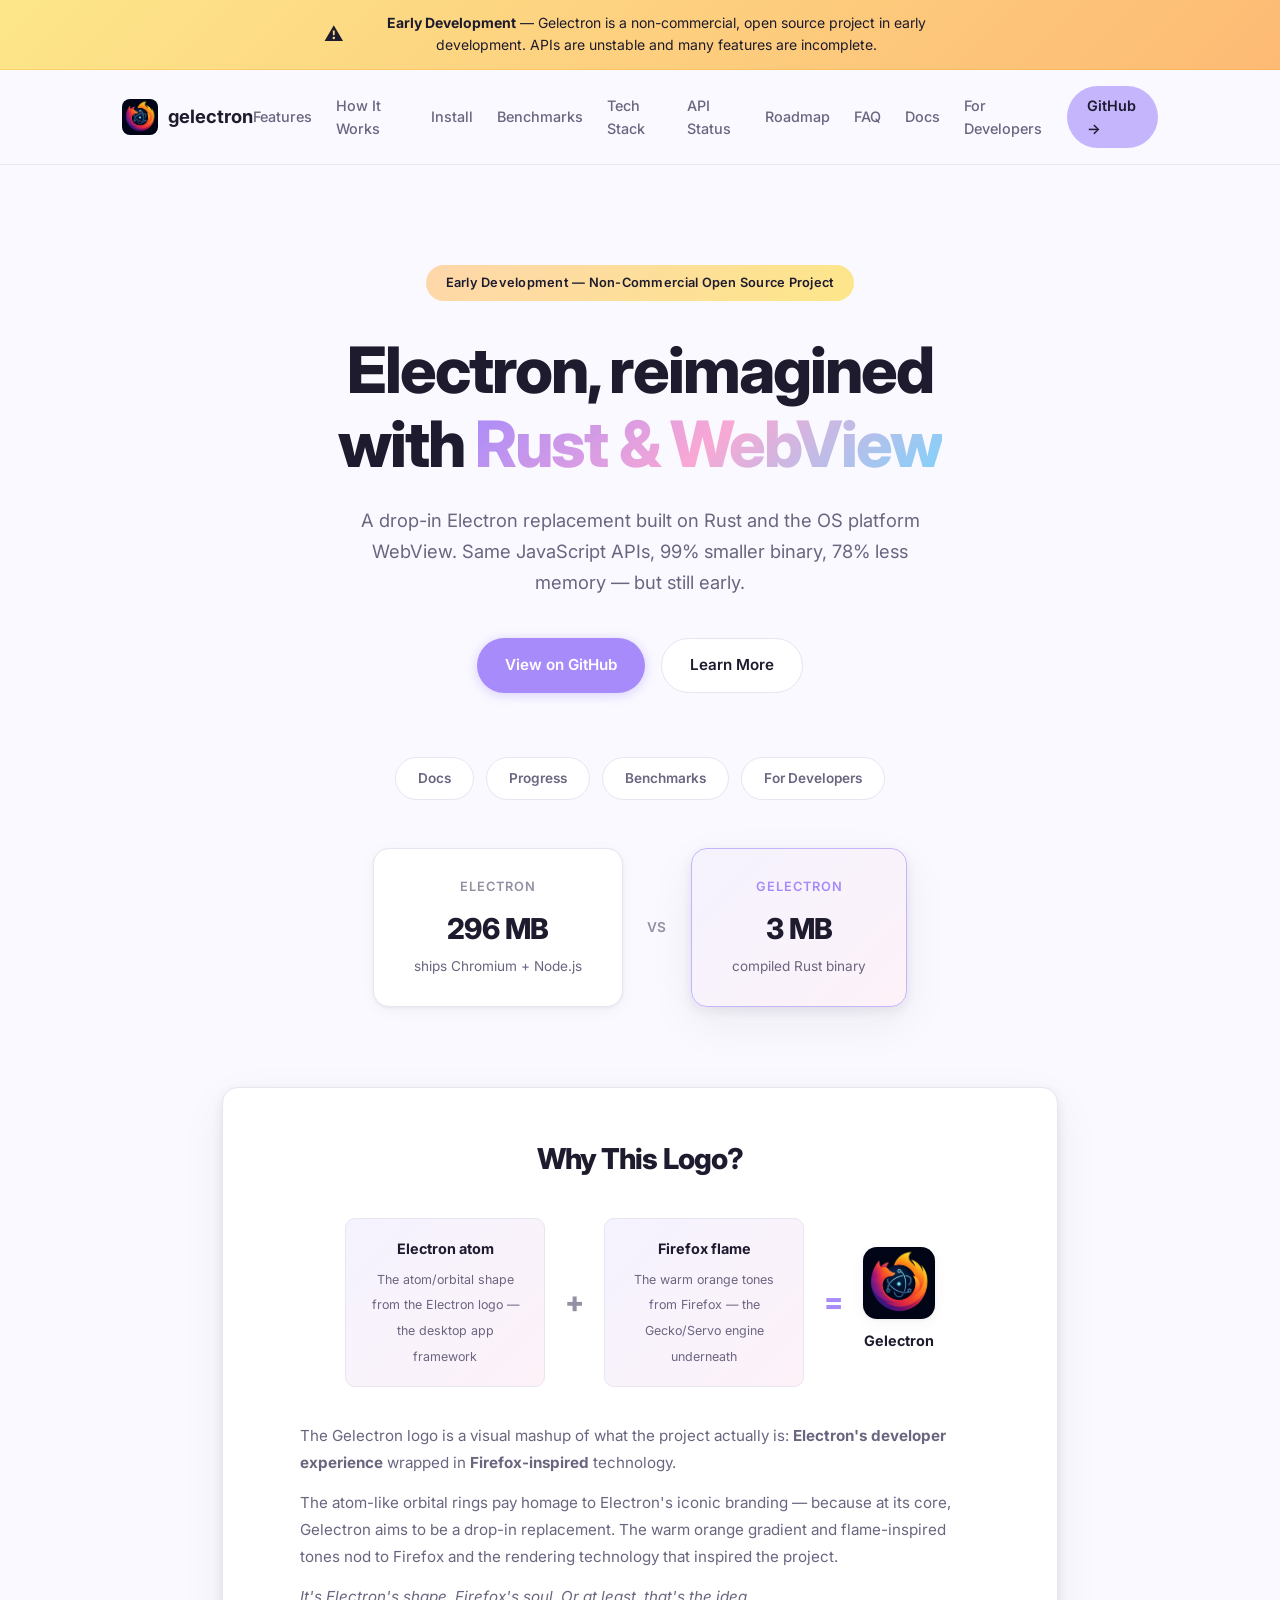
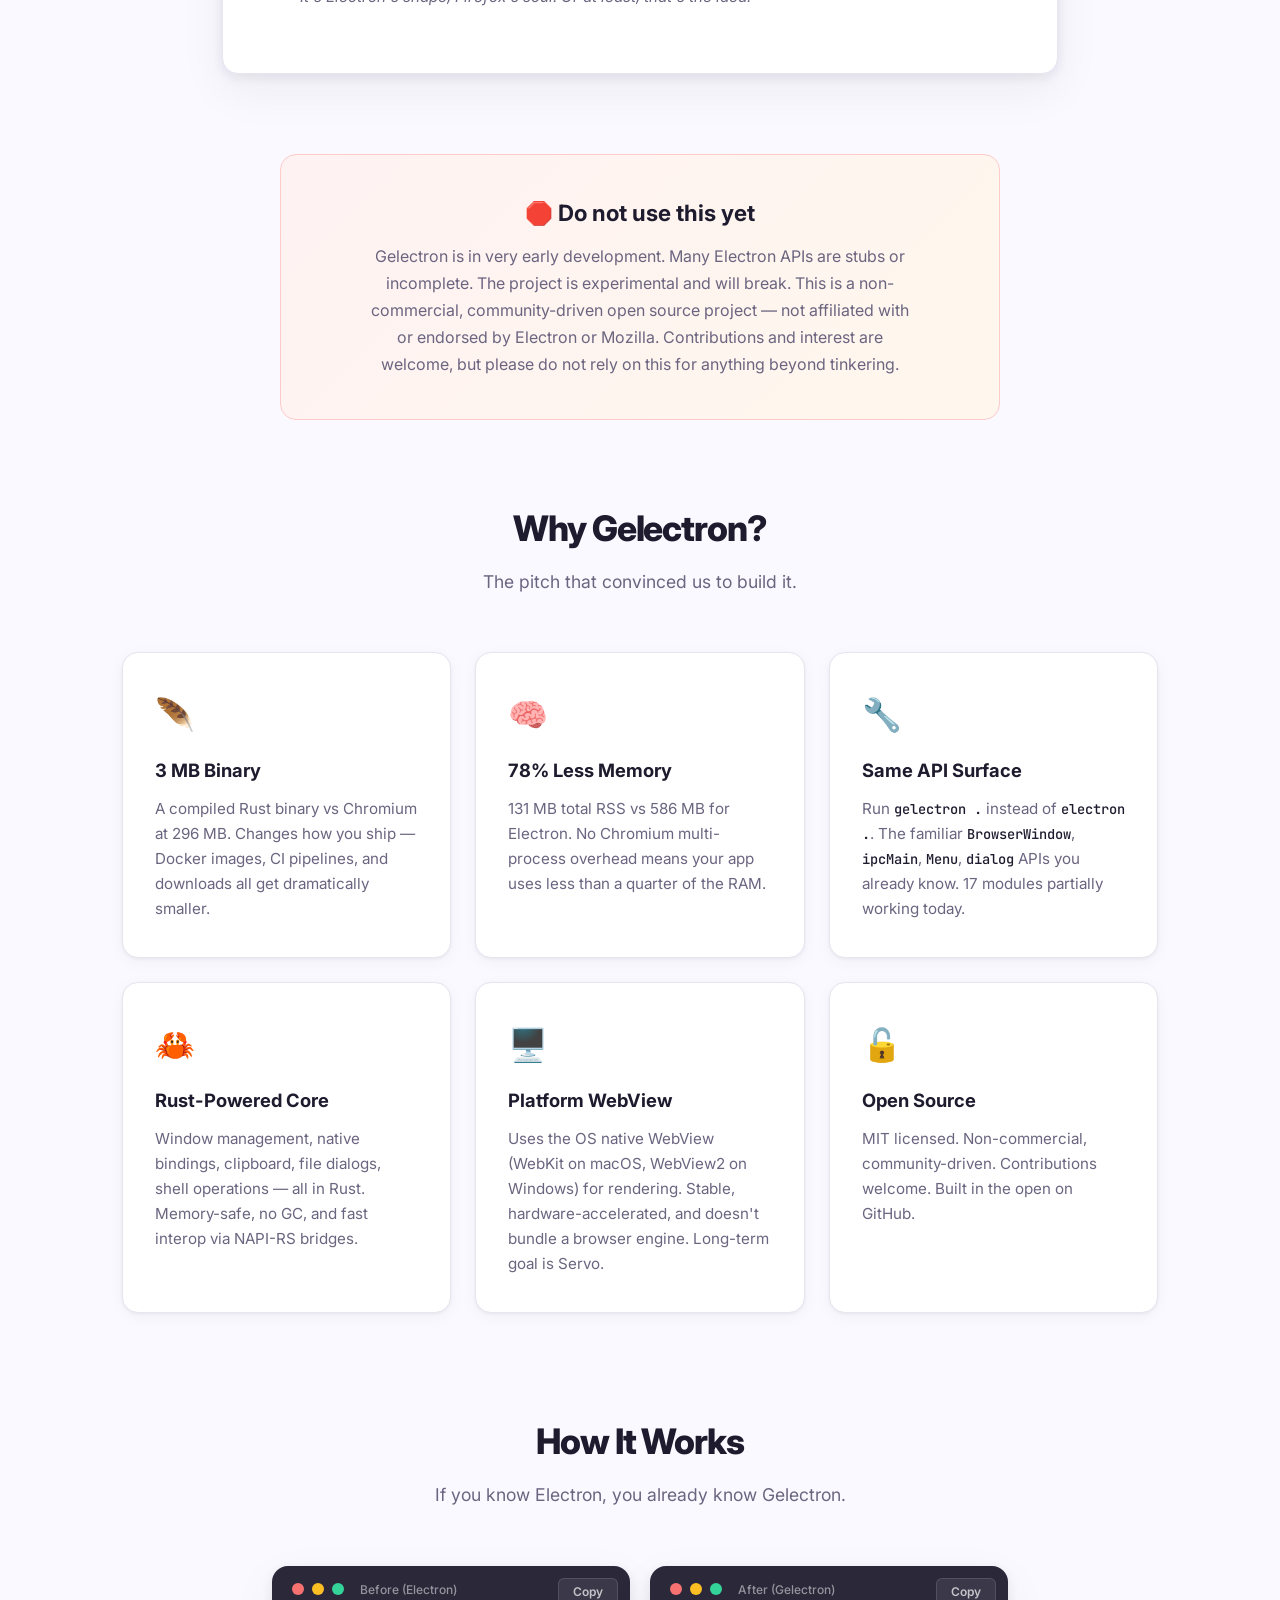
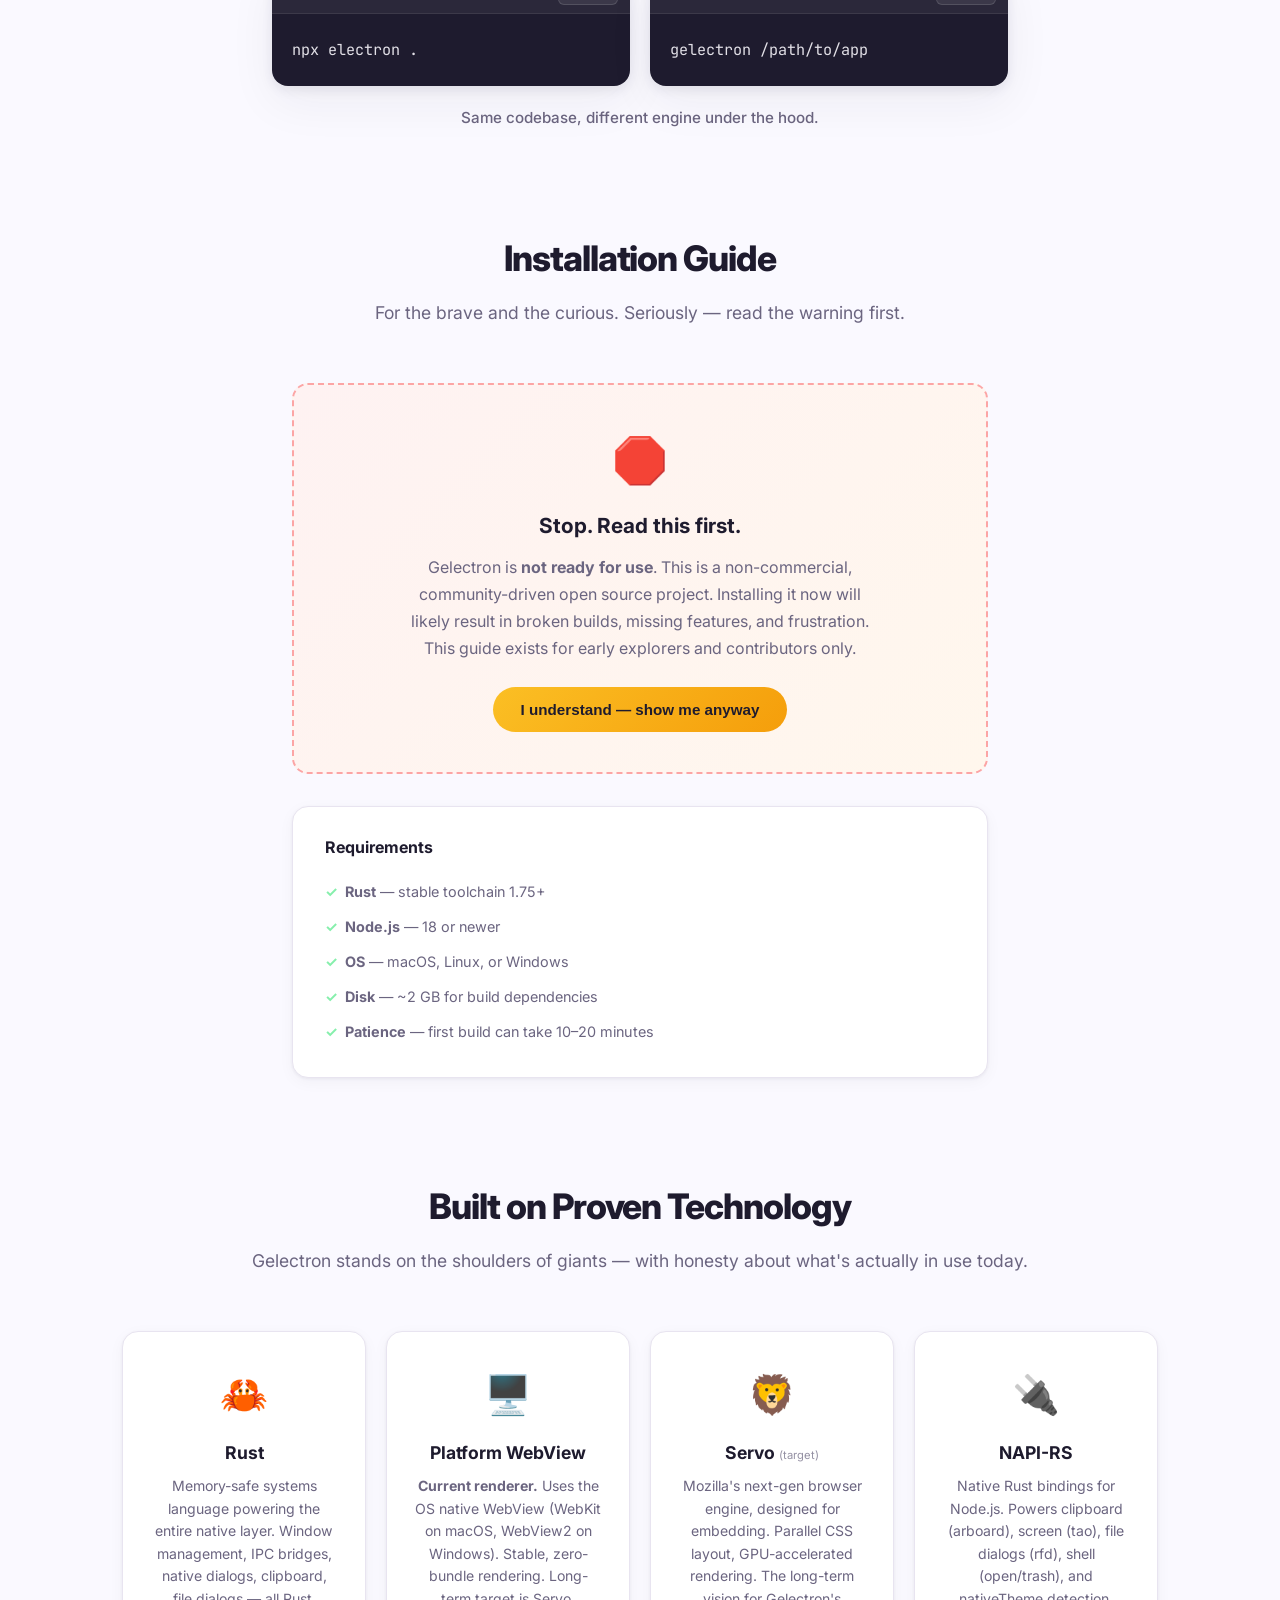
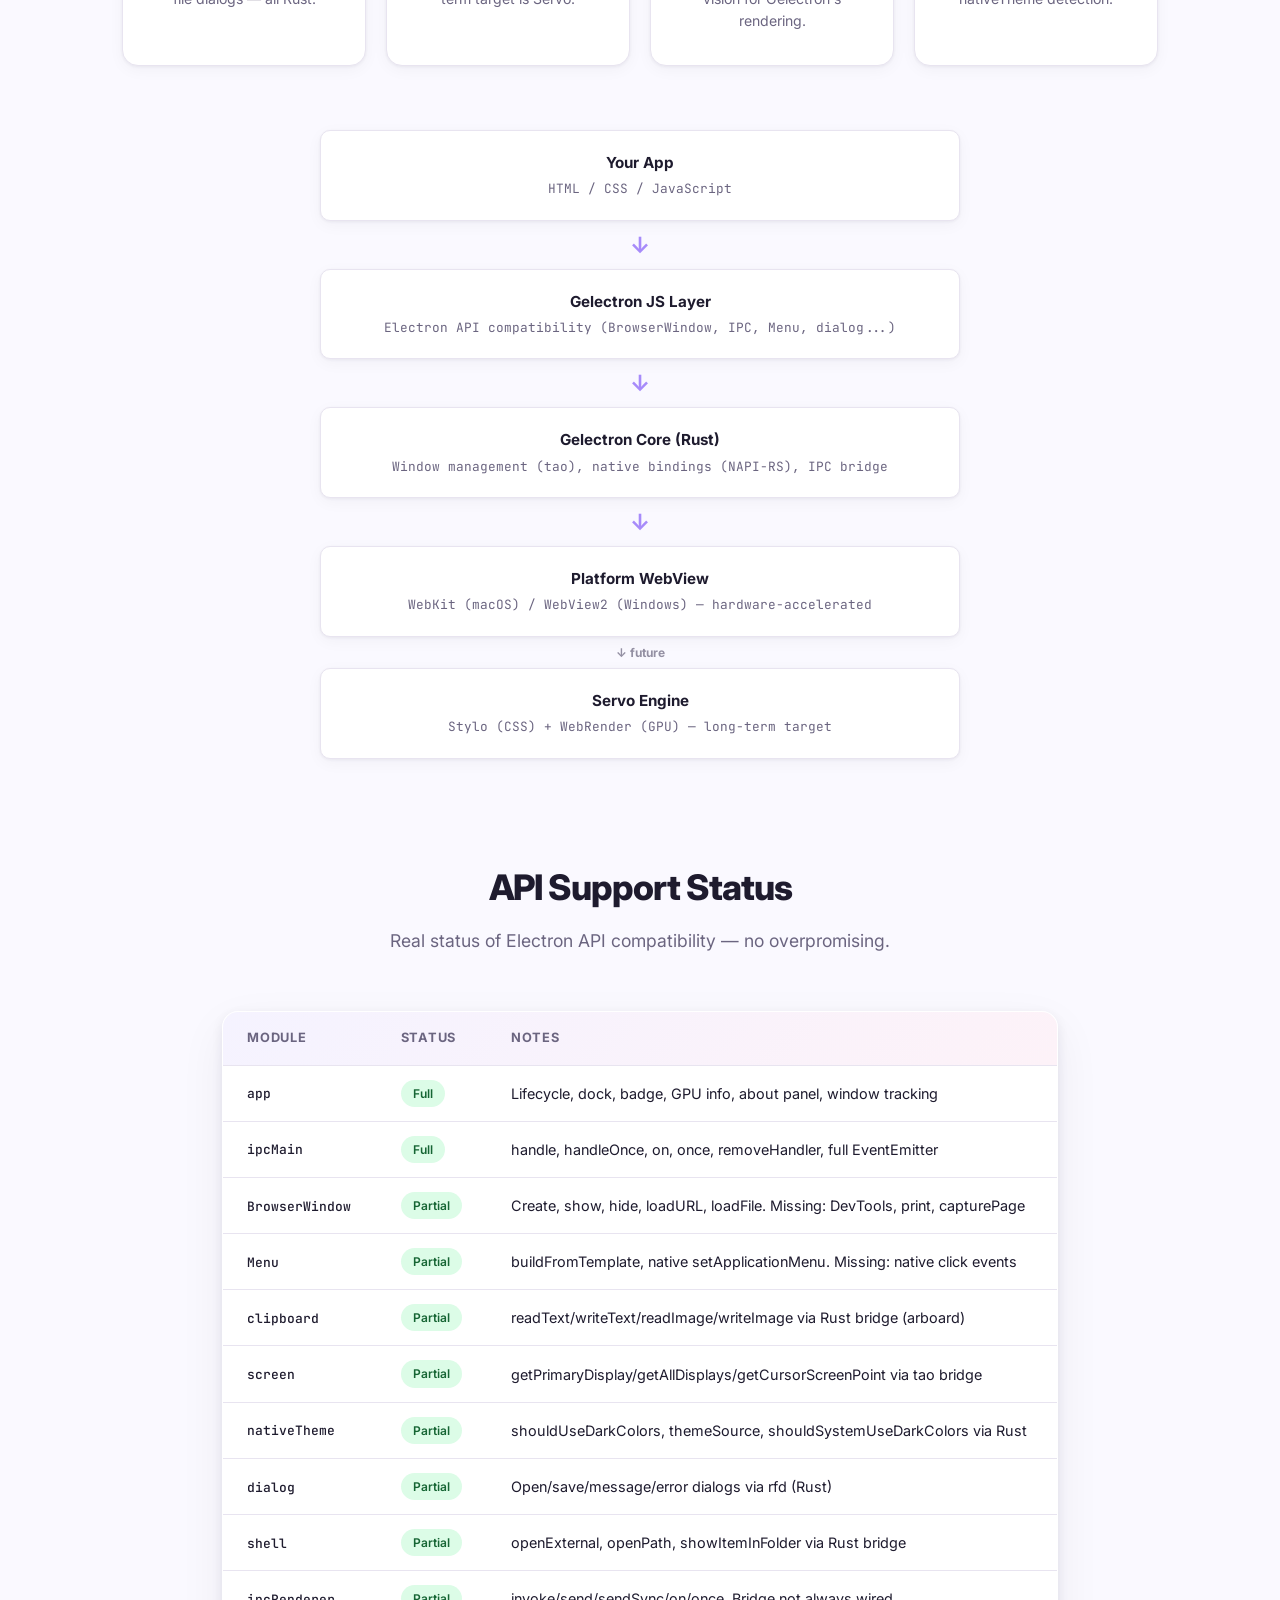
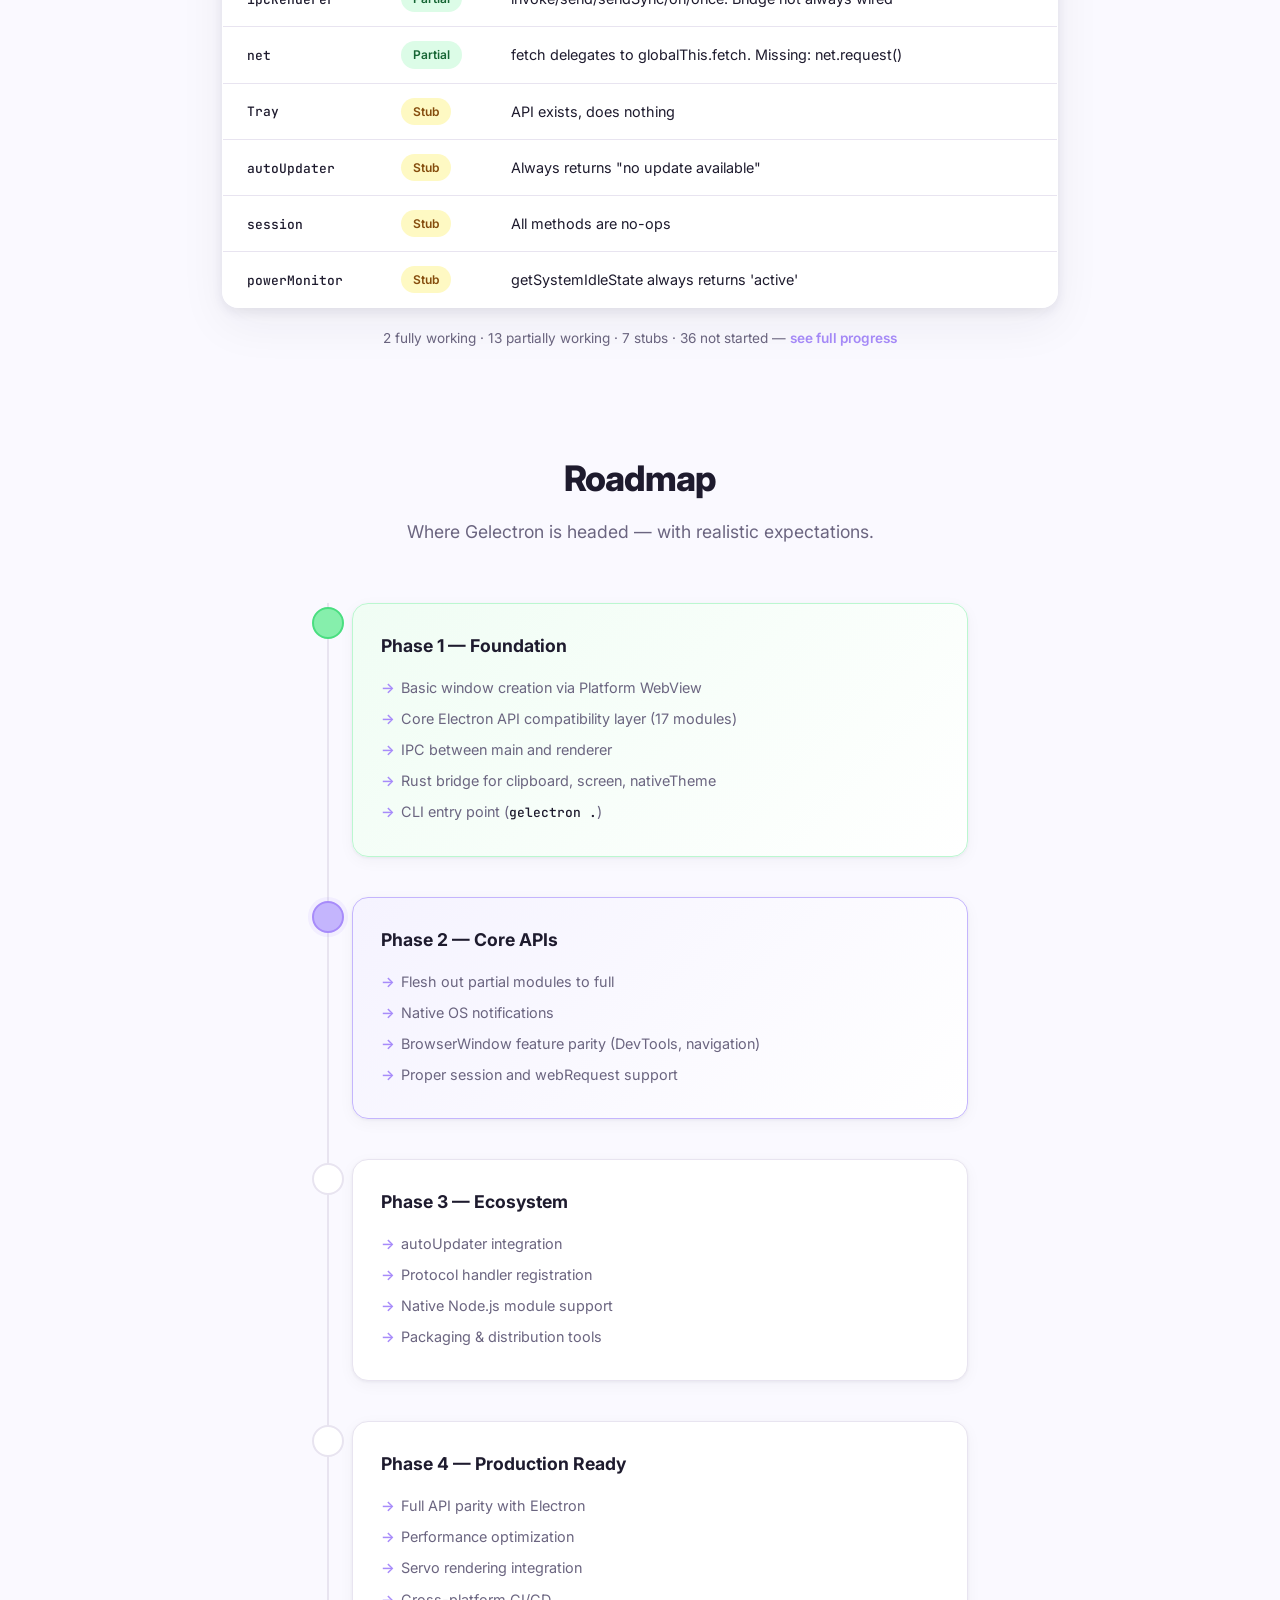
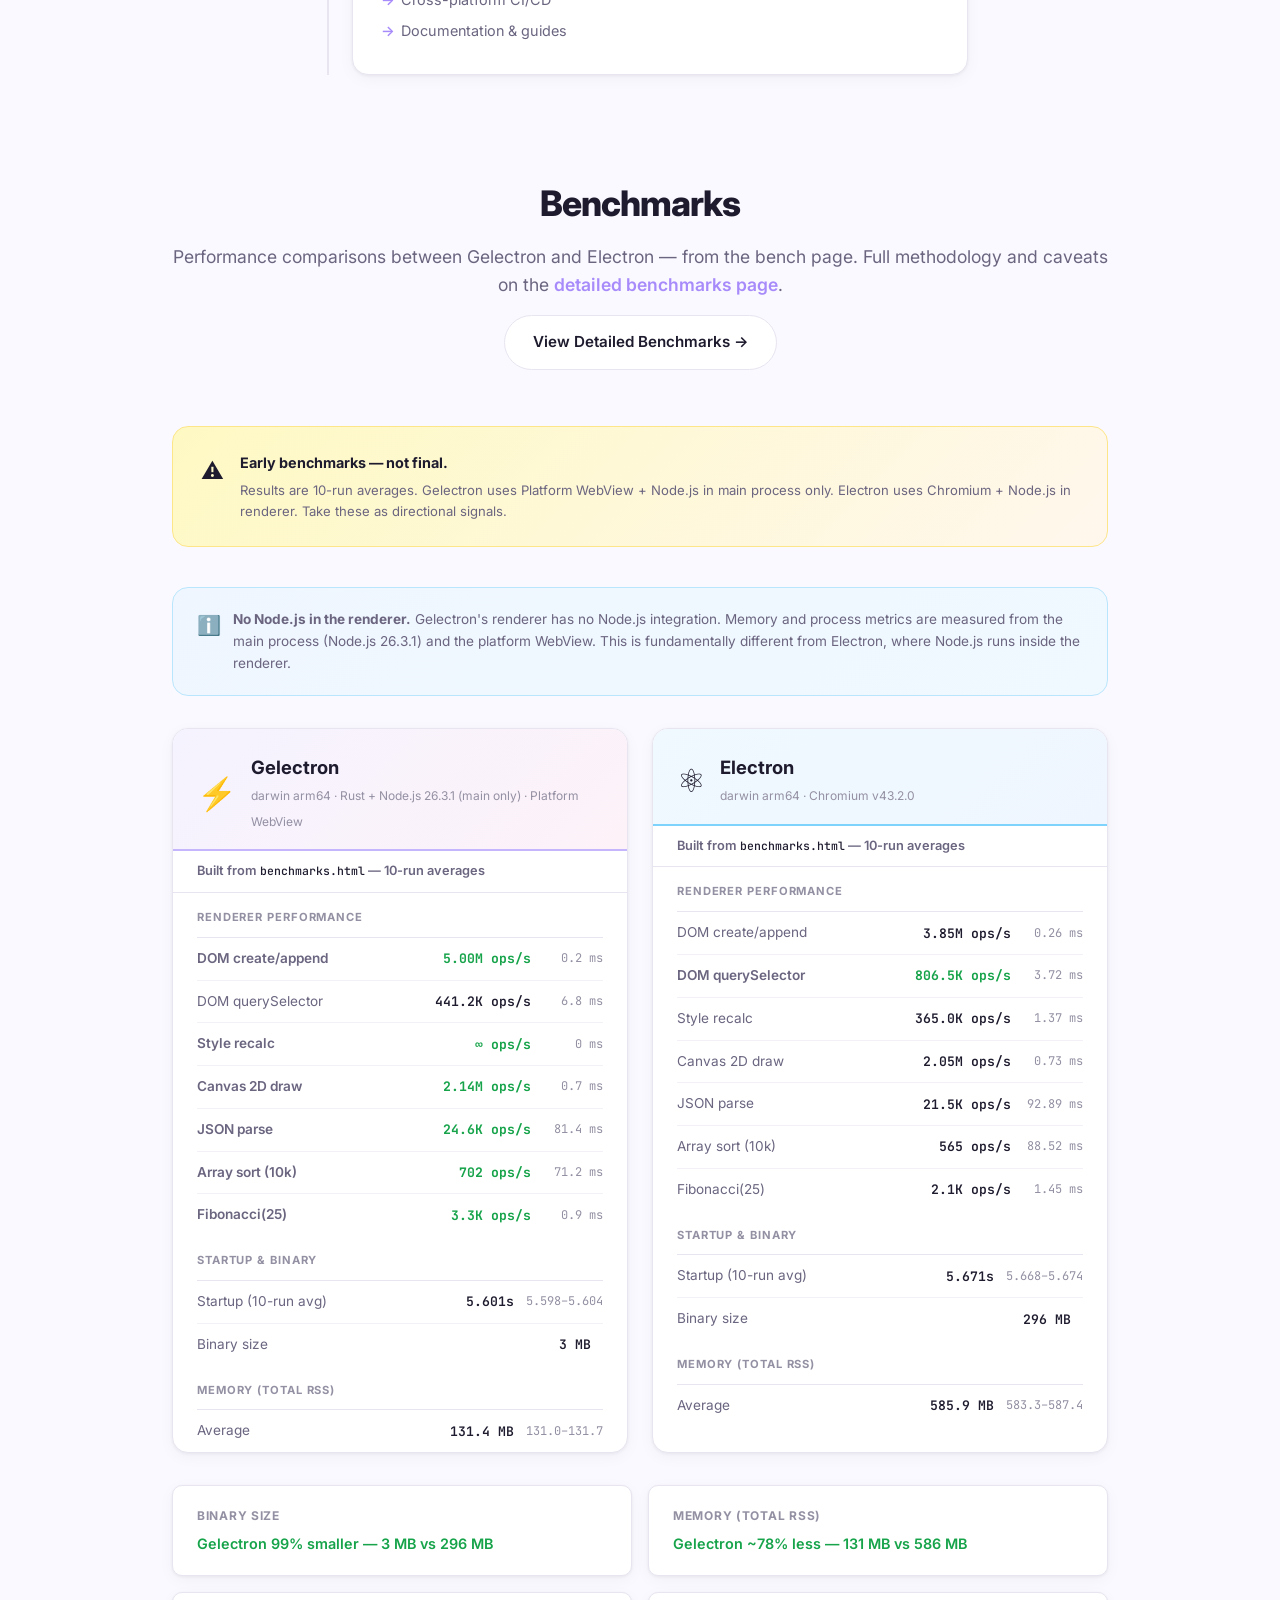
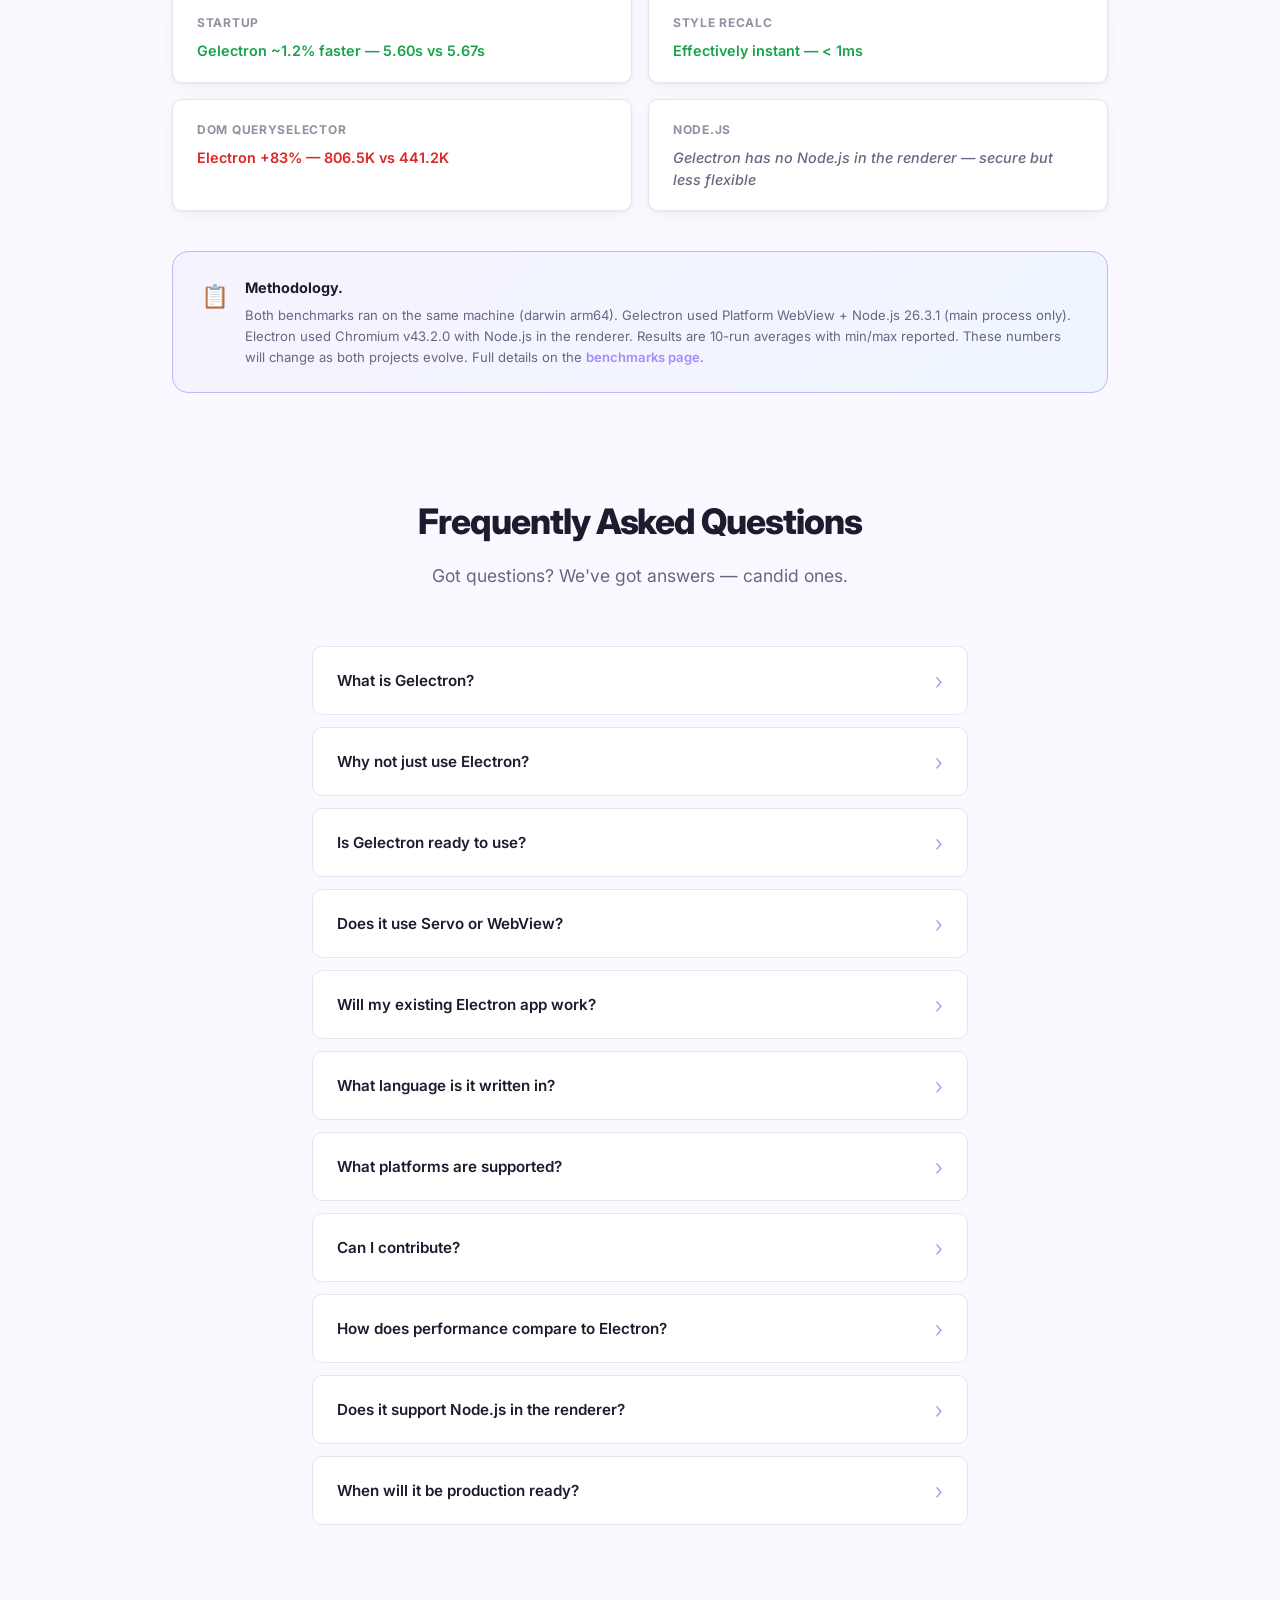
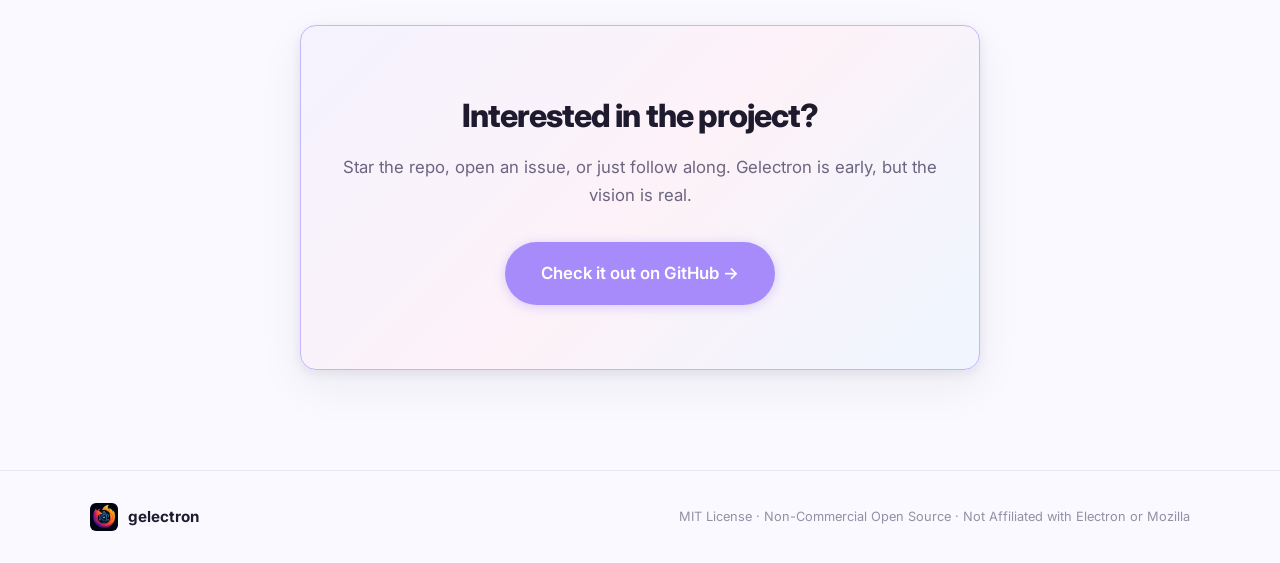
==== commit e99f3d02: "update" ====
--- a/index.html
+++ b/index.html
@@ -3,8 +3,8 @@
 <head>
   <meta charset="UTF-8">
   <meta name="viewport" content="width=device-width, initial-scale=1.0">
-  <title>Gelectron — Electron, Reimagined with Gecko</title>
-  <meta name="description" content="A lighter, faster alternative to Electron powered by Servo and the Gecko engine. Non-commercial open source project — early development.">
+  <title>Gelectron — Electron, Reimagined with Rust</title>
+  <meta name="description" content="Drop-in Electron replacement using Rust + Platform WebView. Smaller binaries (3 MB vs 296 MB), less memory (131 MB vs 586 MB). Non-commercial open source — early development.">
   <link rel="stylesheet" href="style.css">
   <link rel="icon" type="image/png" href="logo.png">
   <link rel="preconnect" href="https://fonts.googleapis.com">
@@ -34,6 +34,7 @@
         <a href="#roadmap">Roadmap</a>
         <a href="#faq">FAQ</a>
         <a href="docs.html">Docs</a>
+        <a href="for-developers.html" class="nav-link-accent">For Developers</a>
         <a href="https://github.com/mileswolfallen2/gelectron" target="_blank" rel="noopener" class="nav-cta">GitHub →</a>
       </div>
     </div>
@@ -43,8 +44,8 @@
 
     <section class="hero">
       <div class="hero-badge">Early Development — Non-Commercial Open Source Project</div>
-      <h1>Electron, reimagined<br>with <span class="gradient-text">Gecko &amp; Servo</span></h1>
-      <p class="hero-subtitle">A lighter, faster alternative to Electron. Drop-in compatible, powered by Rust, and built for the modern web.</p>
+      <h1>Electron, reimagined<br>with <span class="gradient-text">Rust &amp; WebView</span></h1>
+      <p class="hero-subtitle">A drop-in Electron replacement built on Rust and the OS platform WebView. Same JavaScript APIs, 99% smaller binary, 78% less memory — but still early.</p>
       <div class="hero-actions">
         <a href="https://github.com/mileswolfallen2/gelectron" target="_blank" rel="noopener" class="btn btn-primary">View on GitHub</a>
         <a href="#features" class="btn btn-secondary">Learn More</a>
@@ -55,18 +56,20 @@
         <a href="progress.html" class="hero-link">Progress</a>
         <span class="hero-link-sep">·</span>
         <a href="benchmarks.html" class="hero-link">Benchmarks</a>
+        <span class="hero-link-sep">·</span>
+        <a href="for-developers.html" class="hero-link">For Developers</a>
       </div>
       <div class="hero-comparison">
         <div class="comparison-card">
           <div class="comparison-label">Electron</div>
-          <div class="comparison-value">~300 MB</div>
-          <div class="comparison-note">bundles Chromium</div>
+          <div class="comparison-value">296 MB</div>
+          <div class="comparison-note">ships Chromium + Node.js</div>
         </div>
         <div class="comparison-vs">vs</div>
         <div class="comparison-card highlight">
           <div class="comparison-label">Gelectron</div>
-          <div class="comparison-value">much smaller</div>
-          <div class="comparison-note">uses Servo</div>
+          <div class="comparison-value">3 MB</div>
+          <div class="comparison-note">compiled Rust binary</div>
         </div>
       </div>
     </section>
@@ -91,8 +94,8 @@
           </div>
         </div>
         <div class="logo-explain-text">
-          <p>The Gelectron logo is a visual mashup of what the project actually is: <strong>Electron's developer experience</strong> wrapped in <strong>Firefox's rendering engine</strong>.</p>
-          <p>The atom-like orbital rings pay homage to Electron's iconic branding — because at its core, Gelectron aims to be a drop-in replacement. The warm orange gradient and flame-inspired tones are a nod to Firefox and the Gecko engine that powers Servo.</p>
+          <p>The Gelectron logo is a visual mashup of what the project actually is: <strong>Electron's developer experience</strong> wrapped in <strong>Firefox-inspired</strong> technology.</p>
+          <p>The atom-like orbital rings pay homage to Electron's iconic branding — because at its core, Gelectron aims to be a drop-in replacement. The warm orange gradient and flame-inspired tones nod to Firefox and the rendering technology that inspired the project.</p>
           <p class="logo-tagline">It's Electron's shape, Firefox's soul. Or at least, that's the idea.</p>
         </div>
       </div>
@@ -108,38 +111,38 @@
     <section id="features" class="features">
       <div class="section-header">
         <h2>Why Gelectron?</h2>
-        <p>The best parts of Electron, minus the bloat.</p>
+        <p>The pitch that convinced us to build it.</p>
       </div>
       <div class="features-grid">
         <div class="feature-card">
           <div class="feature-icon">🪶</div>
-          <h3>Lightweight</h3>
-          <p>Servo is designed for embedding. Smaller binaries, lower memory usage, and faster startup compared to Chromium-based Electron.</p>
+          <h3>3 MB Binary</h3>
+          <p>A compiled Rust binary vs Chromium at 296 MB. Changes how you ship — Docker images, CI pipelines, and downloads all get dramatically smaller.</p>
+        </div>
+        <div class="feature-card">
+          <div class="feature-icon">🧠</div>
+          <h3>78% Less Memory</h3>
+          <p>131 MB total RSS vs 586 MB for Electron. No Chromium multi-process overhead means your app uses less than a quarter of the RAM.</p>
         </div>
         <div class="feature-card">
           <div class="feature-icon">🔧</div>
-          <h3>Drop-in Replacement</h3>
-          <p>Run <code>gelectron .</code> instead of <code>electron .</code>. Existing Electron apps should work without code changes.</p>
+          <h3>Same API Surface</h3>
+          <p>Run <code>gelectron .</code> instead of <code>electron .</code>. The familiar <code>BrowserWindow</code>, <code>ipcMain</code>, <code>Menu</code>, <code>dialog</code> APIs you already know. 17 modules partially working today.</p>
         </div>
         <div class="feature-card">
           <div class="feature-icon">🦀</div>
           <h3>Rust-Powered Core</h3>
-          <p>Native rendering via Servo, CSS via Stylo, GPU compositing via WebRender — all written in Rust for safety and performance.</p>
+          <p>Window management, native bindings, clipboard, file dialogs, shell operations — all in Rust. Memory-safe, no GC, and fast interop via NAPI-RS bridges.</p>
         </div>
         <div class="feature-card">
-          <div class="feature-icon">📦</div>
-          <h3>Familiar APIs</h3>
-          <p>Supports <code>BrowserWindow</code>, <code>ipcMain</code>, <code>ipcRenderer</code>, <code>Menu</code>, <code>Tray</code>, <code>dialog</code>, and more. A JavaScript compatibility layer on top.</p>
-        </div>
-        <div class="feature-card">
-          <div class="feature-icon">🌐</div>
-          <h3>Modern Web Engine</h3>
-          <p>Built on Servo — a next-generation browser engine from Mozilla. Better web standards support from day one.</p>
+          <div class="feature-icon">🖥️</div>
+          <h3>Platform WebView</h3>
+          <p>Uses the OS native WebView (WebKit on macOS, WebView2 on Windows) for rendering. Stable, hardware-accelerated, and doesn't bundle a browser engine. Long-term goal is Servo.</p>
         </div>
         <div class="feature-card">
           <div class="feature-icon">🔓</div>
           <h3>Open Source</h3>
-          <p>MIT licensed. Contributions welcome. Built in the open on GitHub.</p>
+          <p>MIT licensed. Non-commercial, community-driven. Contributions welcome. Built in the open on GitHub.</p>
         </div>
       </div>
     </section>
@@ -166,10 +169,10 @@
             <span class="code-dot green"></span>
             <span class="code-title">After (Gelectron)</span>
           </div>
-          <pre><code>npx gelectron .</code></pre>
-        </div>
-      </div>
-      <p class="code-note">That's it. Same codebase, different engine.</p>
+          <pre><code>gelectron /path/to/app</code></pre>
+        </div>
+      </div>
+      <p class="code-note">Same codebase, different engine under the hood.</p>
     </section>
 
     <section id="install" class="install-guide">
@@ -228,7 +231,7 @@
                 </div>
                 <pre><code>cargo build --release -p gelectron</code></pre>
               </div>
-              <p class="step-note">First build takes a while — Servo has many dependencies. Subsequent builds are much faster.</p>
+              <p class="step-note">First build takes a while. Subsequent builds are much faster.</p>
             </div>
           </div>
           <div class="install-step">
@@ -264,28 +267,28 @@
     <section id="tech-stack" class="tech-stack">
       <div class="section-header">
         <h2>Built on Proven Technology</h2>
-        <p>Gelectron stands on the shoulders of giants.</p>
+        <p>Gelectron stands on the shoulders of giants — with honesty about what's actually in use today.</p>
       </div>
       <div class="tech-grid">
         <div class="tech-card">
           <div class="tech-logo">🦀</div>
           <h3>Rust</h3>
-          <p>Memory-safe systems language powering the entire native layer. No garbage collector, no runtime overhead.</p>
+          <p>Memory-safe systems language powering the entire native layer. Window management, IPC bridges, native dialogs, clipboard, file dialogs — all Rust.</p>
+        </div>
+        <div class="tech-card">
+          <div class="tech-logo">🖥️</div>
+          <h3>Platform WebView</h3>
+          <p><strong>Current renderer.</strong> Uses the OS native WebView (WebKit on macOS, WebView2 on Windows). Stable, zero-bundle rendering. Long-term target is Servo.</p>
         </div>
         <div class="tech-card">
           <div class="tech-logo">🦁</div>
-          <h3>Servo</h3>
-          <p>Mozilla's next-gen browser engine designed for embedding. Parallel CSS layout, GPU-accelerated rendering.</p>
+          <h3>Servo <span style="font-size:0.7rem;color:var(--text-light);font-weight:400;">(target)</span></h3>
+          <p>Mozilla's next-gen browser engine, designed for embedding. Parallel CSS layout, GPU-accelerated rendering. The long-term vision for Gelectron's rendering.</p>
         </div>
         <div class="tech-card">
-          <div class="tech-logo">🎨</div>
-          <h3>WebRender</h3>
-          <p>GPU-based renderer used in Firefox. Converts the web page into a texture for efficient compositing.</p>
-        </div>
-        <div class="tech-card">
-          <div class="tech-logo">🧩</div>
-          <h3>Stylo</h3>
-          <p>Rust-powered CSS engine. Parallel style computation directly from Rust, replacing Gecko's old C++ CSS parser.</p>
+          <div class="tech-logo">🔌</div>
+          <h3>NAPI-RS</h3>
+          <p>Native Rust bindings for Node.js. Powers clipboard (arboard), screen (tao), file dialogs (rfd), shell (open/trash), and nativeTheme detection.</p>
         </div>
       </div>
       <div class="architecture-diagram">
@@ -296,17 +299,22 @@
         <div class="arch-arrow">↓</div>
         <div class="arch-layer">
           <div class="arch-label">Gelectron JS Layer</div>
-          <div class="arch-code">Electron API compatibility (BrowserWindow, IPC, Menu...)</div>
+          <div class="arch-code">Electron API compatibility (BrowserWindow, IPC, Menu, dialog...)</div>
         </div>
         <div class="arch-arrow">↓</div>
         <div class="arch-layer">
           <div class="arch-label">Gelectron Core (Rust)</div>
-          <div class="arch-code">Window management, process model, native bindings</div>
+          <div class="arch-code">Window management (tao), native bindings (NAPI-RS), IPC bridge</div>
         </div>
         <div class="arch-arrow">↓</div>
         <div class="arch-layer">
+          <div class="arch-label">Platform WebView</div>
+          <div class="arch-code">WebKit (macOS) / WebView2 (Windows) — hardware-accelerated</div>
+        </div>
+        <div class="arch-arrow" style="font-size:0.75rem;color:var(--text-light);">↓ future</div>
+        <div class="arch-layer" style="opacity:0.5;">
           <div class="arch-label">Servo Engine</div>
-          <div class="arch-code">Stylo (CSS) + WebRender (GPU) + SpiderMonkey (JS)</div>
+          <div class="arch-code">Stylo (CSS) + WebRender (GPU) — long-term target</div>
         </div>
       </div>
     </section>
@@ -314,13 +322,13 @@
     <section id="api-support" class="api-support">
       <div class="section-header">
         <h2>API Support Status</h2>
-        <p>Many Electron APIs are already implemented. Some are stubs.</p>
+        <p>Real status of Electron API compatibility — no overpromising.</p>
       </div>
       <div class="api-table-wrapper">
         <table class="api-table">
           <thead>
             <tr>
-              <th>API</th>
+              <th>Module</th>
               <th>Status</th>
               <th>Notes</th>
             </tr>
@@ -328,88 +336,92 @@
           <tbody>
             <tr>
               <td><code>app</code></td>
-              <td><span class="status implemented">Working</span></td>
-              <td>Core lifecycle management</td>
+              <td><span class="status implemented">Full</span></td>
+              <td>Lifecycle, dock, badge, GPU info, about panel, window tracking</td>
+            </tr>
+            <tr>
+              <td><code>ipcMain</code></td>
+              <td><span class="status implemented">Full</span></td>
+              <td>handle, handleOnce, on, once, removeHandler, full EventEmitter</td>
             </tr>
             <tr>
               <td><code>BrowserWindow</code></td>
-              <td><span class="status implemented">Working</span></td>
-              <td>Window creation and management</td>
-            </tr>
-            <tr>
-              <td><code>ipcMain</code></td>
-              <td><span class="status implemented">Working</span></td>
-              <td>Main process message handling</td>
+              <td><span class="status implemented">Partial</span></td>
+              <td>Create, show, hide, loadURL, loadFile. Missing: DevTools, print, capturePage</td>
+            </tr>
+            <tr>
+              <td><code>Menu</code></td>
+              <td><span class="status implemented">Partial</span></td>
+              <td>buildFromTemplate, native setApplicationMenu. Missing: native click events</td>
+            </tr>
+            <tr>
+              <td><code>clipboard</code></td>
+              <td><span class="status implemented">Partial</span></td>
+              <td>readText/writeText/readImage/writeImage via Rust bridge (arboard)</td>
+            </tr>
+            <tr>
+              <td><code>screen</code></td>
+              <td><span class="status implemented">Partial</span></td>
+              <td>getPrimaryDisplay/getAllDisplays/getCursorScreenPoint via tao bridge</td>
+            </tr>
+            <tr>
+              <td><code>nativeTheme</code></td>
+              <td><span class="status implemented">Partial</span></td>
+              <td>shouldUseDarkColors, themeSource, shouldSystemUseDarkColors via Rust</td>
+            </tr>
+            <tr>
+              <td><code>dialog</code></td>
+              <td><span class="status implemented">Partial</span></td>
+              <td>Open/save/message/error dialogs via rfd (Rust)</td>
+            </tr>
+            <tr>
+              <td><code>shell</code></td>
+              <td><span class="status implemented">Partial</span></td>
+              <td>openExternal, openPath, showItemInFolder via Rust bridge</td>
             </tr>
             <tr>
               <td><code>ipcRenderer</code></td>
-              <td><span class="status implemented">Working</span></td>
-              <td>Renderer process messaging</td>
-            </tr>
-            <tr>
-              <td><code>Menu</code></td>
-              <td><span class="status implemented">Working</span></td>
-              <td>Native menu creation</td>
+              <td><span class="status implemented">Partial</span></td>
+              <td>invoke/send/sendSync/on/once. Bridge not always wired</td>
+            </tr>
+            <tr>
+              <td><code>net</code></td>
+              <td><span class="status implemented">Partial</span></td>
+              <td>fetch delegates to globalThis.fetch. Missing: net.request()</td>
             </tr>
             <tr>
               <td><code>Tray</code></td>
-              <td><span class="status implemented">Working</span></td>
-              <td>System tray integration</td>
-            </tr>
-            <tr>
-              <td><code>dialog</code></td>
-              <td><span class="status implemented">Working</span></td>
-              <td>Native file/message dialogs</td>
-            </tr>
-            <tr>
-              <td><code>shell</code></td>
-              <td><span class="status implemented">Working</span></td>
-              <td>OS shell interactions</td>
-            </tr>
-            <tr>
-              <td><code>Notification</code></td>
-              <td><span class="status implemented">Working</span></td>
-              <td>Desktop notifications</td>
-            </tr>
-            <tr>
-              <td><code>nativeImage</code></td>
-              <td><span class="status implemented">Working</span></td>
-              <td>Image handling</td>
-            </tr>
-            <tr>
-              <td><code>contextBridge</code></td>
-              <td><span class="status implemented">Working</span></td>
-              <td>Context isolation bridge</td>
+              <td><span class="status stub">Stub</span></td>
+              <td>API exists, does nothing</td>
             </tr>
             <tr>
               <td><code>autoUpdater</code></td>
               <td><span class="status stub">Stub</span></td>
-              <td>Placeholder — not yet implemented</td>
-            </tr>
-            <tr>
-              <td><code>protocol</code></td>
+              <td>Always returns "no update available"</td>
+            </tr>
+            <tr>
+              <td><code>session</code></td>
               <td><span class="status stub">Stub</span></td>
-              <td>Placeholder — not yet implemented</td>
-            </tr>
-            <tr>
-              <td><code>net</code></td>
-              <td><span class="status stub">Stub</span></td>
-              <td>Placeholder — not yet implemented</td>
+              <td>All methods are no-ops</td>
             </tr>
             <tr>
               <td><code>powerMonitor</code></td>
               <td><span class="status stub">Stub</span></td>
-              <td>Placeholder — not yet implemented</td>
+              <td>getSystemIdleState always returns 'active'</td>
             </tr>
           </tbody>
         </table>
       </div>
+      <p style="text-align:center;margin-top:20px;color:var(--text-muted);font-size:0.85rem;">
+        2 fully working · 13 partially working · 7 stubs · 36 not started
+        — <a href="progress.html" style="color:var(--pastel-purple);font-weight:600;">see full progress</a>
+      </p>
     </section>
 
     <section id="roadmap" class="roadmap">
       <div class="section-header">
         <h2>Roadmap</h2>
-        <p>Where Gelectron is headed (very early stages).</p>
+        <p>Where Gelectron is headed — with realistic expectations.</p>
       </div>
       <div class="roadmap-timeline">
         <div class="roadmap-item done">
@@ -417,9 +429,10 @@
           <div class="roadmap-content">
             <h3>Phase 1 — Foundation</h3>
             <ul>
-              <li>Basic window creation via Servo</li>
-              <li>Core Electron API compatibility layer</li>
+              <li>Basic window creation via Platform WebView</li>
+              <li>Core Electron API compatibility layer (17 modules)</li>
               <li>IPC between main and renderer</li>
+              <li>Rust bridge for clipboard, screen, nativeTheme</li>
               <li>CLI entry point (<code>gelectron .</code>)</li>
             </ul>
           </div>
@@ -429,10 +442,10 @@
           <div class="roadmap-content">
             <h3>Phase 2 — Core APIs</h3>
             <ul>
-              <li>Menu, Tray, Dialog, Shell</li>
-              <li>Notification support</li>
-              <li>nativeImage handling</li>
-              <li>contextBridge for security</li>
+              <li>Flesh out partial modules to full</li>
+              <li>Native OS notifications</li>
+              <li>BrowserWindow feature parity (DevTools, navigation)</li>
+              <li>Proper session and webRequest support</li>
             </ul>
           </div>
         </div>
@@ -455,6 +468,7 @@
             <ul>
               <li>Full API parity with Electron</li>
               <li>Performance optimization</li>
+              <li>Servo rendering integration</li>
               <li>Cross-platform CI/CD</li>
               <li>Documentation &amp; guides</li>
             </ul>
@@ -466,7 +480,7 @@
     <section id="benchmarks" class="benchmarks">
       <div class="section-header">
         <h2>Benchmarks</h2>
-        <p>Early performance comparisons between Gelectron and Electron.</p>
+        <p>Performance comparisons between Gelectron and Electron — from the bench page. Full methodology and caveats on the <a href="benchmarks.html" style="color:var(--pastel-purple);font-weight:600;">detailed benchmarks page</a>.</p>
         <a href="benchmarks.html" class="btn btn-secondary" style="margin-top: 16px;">View Detailed Benchmarks →</a>
       </div>
 
@@ -474,13 +488,13 @@
         <div class="benchmark-disclaimer-icon">⚠</div>
         <div>
           <strong>Early benchmarks — not final.</strong>
-          <p>These results are from very early builds. Both engines are not equally optimized. Take these numbers as a rough directional signal, not a final verdict. Real-world performance will vary.</p>
+          <p>Results are 10-run averages. Gelectron uses Platform WebView + Node.js in main process only. Electron uses Chromium + Node.js in renderer. Take these as directional signals.</p>
         </div>
       </div>
 
       <div class="benchmark-notice">
         <span class="benchmark-notice-icon">ℹ️</span>
-        <p><strong>No Node.js in the renderer.</strong> Gelectron's renderer has no Node.js integration. Memory and process metrics are measured from the main process and injected into the page. This is fundamentally different from Electron, where Node.js runs inside the renderer.</p>
+        <p><strong>No Node.js in the renderer.</strong> Gelectron's renderer has no Node.js integration. Memory and process metrics are measured from the main process (Node.js 26.3.1) and the platform WebView. This is fundamentally different from Electron, where Node.js runs inside the renderer.</p>
       </div>
 
       <div class="benchmark-comparison">
@@ -489,10 +503,10 @@
             <span class="benchmark-engine-icon">⚡</span>
             <div>
               <h3>Gelectron</h3>
-              <span class="benchmark-meta">darwin arm64 · Node.js 26.3.1 (main process only)</span>
-            </div>
-          </div>
-          <div class="benchmark-time">Done in 1.8s</div>
+              <span class="benchmark-meta">darwin arm64 · Rust + Node.js 26.3.1 (main only) · Platform WebView</span>
+            </div>
+          </div>
+          <div class="benchmark-time">Built from <code>benchmarks.html</code> — 10-run averages</div>
           <div class="benchmark-group">
             <div class="benchmark-group-title">Renderer Performance</div>
             <div class="benchmark-row winner">
@@ -532,22 +546,23 @@
             </div>
           </div>
           <div class="benchmark-group">
-            <div class="benchmark-group-title">Memory (Main Process)</div>
-            <div class="benchmark-row">
-              <span class="bench-label">RSS</span>
-              <span class="bench-value">47.3 MB</span>
-            </div>
-            <div class="benchmark-row">
-              <span class="bench-label">Heap used</span>
-              <span class="bench-value">4 MB</span>
-            </div>
-            <div class="benchmark-row">
-              <span class="bench-label">Heap total</span>
-              <span class="bench-value">4.9 MB</span>
-            </div>
-            <div class="benchmark-row">
-              <span class="bench-label">External</span>
-              <span class="bench-value">1.9 MB</span>
+            <div class="benchmark-group-title">Startup &amp; Binary</div>
+            <div class="benchmark-row">
+              <span class="bench-label">Startup (10-run avg)</span>
+              <span class="bench-value">5.601s</span>
+              <span class="bench-time">5.598–5.604</span>
+            </div>
+            <div class="benchmark-row">
+              <span class="bench-label">Binary size</span>
+              <span class="bench-value">3 MB</span>
+            </div>
+          </div>
+          <div class="benchmark-group">
+            <div class="benchmark-group-title">Memory (Total RSS)</div>
+            <div class="benchmark-row">
+              <span class="bench-label">Average</span>
+              <span class="bench-value">131.4 MB</span>
+              <span class="bench-time">131.0–131.7</span>
             </div>
           </div>
         </div>
@@ -557,10 +572,10 @@
             <span class="benchmark-engine-icon">⚛</span>
             <div>
               <h3>Electron</h3>
-              <span class="benchmark-meta">darwin arm64 · Node 24.18.0</span>
-            </div>
-          </div>
-          <div class="benchmark-time">Done in 2.1s</div>
+              <span class="benchmark-meta">darwin arm64 · Chromium v43.2.0</span>
+            </div>
+          </div>
+          <div class="benchmark-time">Built from <code>benchmarks.html</code> — 10-run averages</div>
           <div class="benchmark-group">
             <div class="benchmark-group-title">Renderer Performance</div>
             <div class="benchmark-row">
@@ -600,22 +615,23 @@
             </div>
           </div>
           <div class="benchmark-group">
-            <div class="benchmark-group-title">Memory (Main Process)</div>
-            <div class="benchmark-row">
-              <span class="bench-label">RSS</span>
-              <span class="bench-value">218.1 MB</span>
-            </div>
-            <div class="benchmark-row">
-              <span class="bench-label">Heap used</span>
-              <span class="bench-value">2.8 MB</span>
-            </div>
-            <div class="benchmark-row">
-              <span class="bench-label">Heap total</span>
-              <span class="bench-value">37.5 MB</span>
-            </div>
-            <div class="benchmark-row">
-              <span class="bench-label">External</span>
-              <span class="bench-value">2.0 MB</span>
+            <div class="benchmark-group-title">Startup &amp; Binary</div>
+            <div class="benchmark-row">
+              <span class="bench-label">Startup (10-run avg)</span>
+              <span class="bench-value">5.671s</span>
+              <span class="bench-time">5.668–5.674</span>
+            </div>
+            <div class="benchmark-row">
+              <span class="bench-label">Binary size</span>
+              <span class="bench-value">296 MB</span>
+            </div>
+          </div>
+          <div class="benchmark-group">
+            <div class="benchmark-group-title">Memory (Total RSS)</div>
+            <div class="benchmark-row">
+              <span class="bench-label">Average</span>
+              <span class="bench-value">585.9 MB</span>
+              <span class="bench-time">583.3–587.4</span>
             </div>
           </div>
         </div>
@@ -623,28 +639,36 @@
 
       <div class="benchmark-summary">
         <div class="summary-item">
-          <div class="summary-label">Overall Speed</div>
-          <div class="summary-result gelectron">Gelectron is ~14% faster overall</div>
+          <div class="summary-label">Binary Size</div>
+          <div class="summary-result gelectron">Gelectron 99% smaller — 3 MB vs 296 MB</div>
         </div>
         <div class="summary-item">
-          <div class="summary-label">Memory</div>
-          <div class="summary-result gelectron">Gelectron uses ~78% less memory (47 MB vs 218 MB RSS)</div>
+          <div class="summary-label">Memory (Total RSS)</div>
+          <div class="summary-result gelectron">Gelectron ~78% less — 131 MB vs 586 MB</div>
+        </div>
+        <div class="summary-item">
+          <div class="summary-label">Startup</div>
+          <div class="summary-result gelectron">Gelectron ~1.2% faster — 5.60s vs 5.67s</div>
         </div>
         <div class="summary-item">
           <div class="summary-label">Style Recalc</div>
-          <div class="summary-result gelectron">Effectively instant — Stylo parallelism</div>
+          <div class="summary-result gelectron">Effectively instant — < 1ms</div>
+        </div>
+        <div class="summary-item">
+          <div class="summary-label">DOM querySelector</div>
+          <div class="summary-result mixed" style="color:#dc2626;">Electron +83% — 806.5K vs 441.2K</div>
         </div>
         <div class="summary-item">
           <div class="summary-label">Node.js</div>
-          <div class="summary-result note">Gelectron has no Node.js in the renderer — measured from main process only</div>
+          <div class="summary-result note">Gelectron has no Node.js in the renderer — secure but less flexible</div>
         </div>
       </div>
 
       <div class="benchmark-disclaimer bottom">
         <div class="benchmark-disclaimer-icon">📋</div>
         <div>
-          <strong>Methodology notes.</strong>
-          <p>Both benchmarks ran on the same machine (darwin arm64). Gelectron used a Servo-based renderer with no Node.js in the renderer; memory metrics were measured from the main process (Node.js 26.3.1) and injected. Electron used Chromium with Node.js 24.18.0 in the renderer. Tests were single-run, not averaged. These numbers will change as both projects evolve.</p>
+          <strong>Methodology.</strong>
+          <p>Both benchmarks ran on the same machine (darwin arm64). Gelectron used Platform WebView + Node.js 26.3.1 (main process only). Electron used Chromium v43.2.0 with Node.js in the renderer. Results are 10-run averages with min/max reported. These numbers will change as both projects evolve. Full details on the <a href="benchmarks.html" style="color:var(--pastel-purple);font-weight:600;">benchmarks page</a>.</p>
         </div>
       </div>
     </section>
@@ -652,7 +676,7 @@
     <section id="faq" class="faq">
       <div class="section-header">
         <h2>Frequently Asked Questions</h2>
-        <p>Got questions? We've got answers (and more questions).</p>
+        <p>Got questions? We've got answers — candid ones.</p>
       </div>
       <div class="faq-list">
         <div class="faq-item">
@@ -661,7 +685,7 @@
             <span class="faq-chevron">›</span>
           </button>
           <div class="faq-answer">
-            <p>Gelectron is an experimental, open-source alternative to Electron that uses Mozilla's Servo browser engine instead of Chromium. It aims to be a drop-in replacement — you run <code>gelectron .</code> instead of <code>electron .</code> and your existing app should work.</p>
+            <p>Gelectron is an experimental, open-source alternative to Electron that replaces Chromium with the OS Platform WebView and adds a Rust core for native operations. It aims to be a drop-in replacement — you run <code>gelectron .</code> instead of <code>electron .</code> — but it's still early and many APIs are incomplete.</p>
           </div>
         </div>
         <div class="faq-item">
@@ -670,7 +694,7 @@
             <span class="faq-chevron">›</span>
           </button>
           <div class="faq-answer">
-            <p>Electron bundles a full copy of Chromium (~150–300 MB) and consumes significant memory. Gelectron aims to provide the same developer experience with much lighter resource usage by leveraging Servo, which was designed from the ground up for embedding.</p>
+            <p>Electron bundles a full copy of Chromium (~296 MB) and consumes significant memory (~586 MB total RSS). Gelectron aims to provide the same developer experience with a 3 MB binary and 131 MB memory footprint. The trade-off: fewer APIs work, no Node.js in the renderer, and a less mature ecosystem.</p>
           </div>
         </div>
         <div class="faq-item">
@@ -679,7 +703,16 @@
             <span class="faq-chevron">›</span>
           </button>
           <div class="faq-answer">
-            <p><strong>No.</strong> Gelectron is a non-commercial, community-driven open source project in very early development. Many APIs are stubs or incomplete. It is experimental and will break. We will announce when it reaches a more usable state.</p>
+            <p><strong>No.</strong> Gelectron is a non-commercial, community-driven open source project in very early development. 36 out of 60 Electron modules haven't been started. The project is experimental and will break. We'll announce when it reaches a more usable state.</p>
+          </div>
+        </div>
+        <div class="faq-item">
+          <button class="faq-question" aria-expanded="false">
+            <span>Does it use Servo or WebView?</span>
+            <span class="faq-chevron">›</span>
+          </button>
+          <div class="faq-answer">
+            <p><strong>Currently: Platform WebView.</strong> Gelectron uses the OS native WebView (WebKit on macOS, WebView2 on Windows) for rendering. <strong>Long-term target: Servo.</strong> The Rust-native rendering engine from Mozilla is the vision, but it's not ready for embedding in production apps yet. The Platform WebView gives us a stable, zero-bundle rendering layer in the meantime.</p>
           </div>
         </div>
         <div class="faq-item">
@@ -688,7 +721,7 @@
             <span class="faq-chevron">›</span>
           </button>
           <div class="faq-answer">
-            <p>Eventually, yes — that's the goal. Simple apps that use only pure HTML, CSS, and JavaScript may already work. Apps using Node.js modules, native APIs, or advanced Electron features will likely need to wait for fuller implementation.</p>
+            <p>Eventually, yes — that's the goal. Simple apps that use only <code>BrowserWindow</code>, <code>ipcMain</code>, <code>Menu</code>, and <code>dialog</code> may work today. Apps using <code>Tray</code>, <code>autoUpdater</code>, <code>session</code>, native Node.js modules, or calling <code>require()</code> in the renderer will not work.</p>
           </div>
         </div>
         <div class="faq-item">
@@ -697,7 +730,7 @@
             <span class="faq-chevron">›</span>
           </button>
           <div class="faq-answer">
-            <p>The core is written in <strong>Rust</strong>, using Servo for rendering and Stylo for CSS. On top of that sits a JavaScript compatibility layer that maps Electron's familiar API surface to Gelectron's Rust internals.</p>
+            <p>The core is written in <strong>Rust</strong>, using NAPI-RS bindings for Node.js interop, tao for window management, and a JavaScript compatibility layer that maps Electron's API surface to Gelectron's Rust internals. The renderer is the OS Platform WebView.</p>
           </div>
         </div>
         <div class="faq-item">
@@ -706,7 +739,7 @@
             <span class="faq-chevron">›</span>
           </button>
           <div class="faq-answer">
-            <p>Currently, Gelectron targets macOS, Linux, and Windows. Cross-platform support is a core goal, leveraging Rust's excellent cross-compilation story and Servo's platform-agnostic design.</p>
+            <p>Currently, Gelectron targets macOS, Linux, and Windows. Cross-platform support leverages Rust's cross-compilation story and each platform's native WebView.</p>
           </div>
         </div>
         <div class="faq-item">
@@ -724,16 +757,16 @@
             <span class="faq-chevron">›</span>
           </button>
           <div class="faq-answer">
-            <p>While benchmarks are still early, Servo's architecture offers significant advantages: parallel CSS layout, GPU-accelerated rendering via WebRender, and lower memory overhead from not bundling Chromium. Real-world comparisons will come as the project matures.</p>
-          </div>
-        </div>
-        <div class="faq-item">
-          <button class="faq-question" aria-expanded="false">
-            <span>Does it support Node.js?</span>
-            <span class="faq-chevron">›</span>
-          </button>
-          <div class="faq-answer">
-            <p>Gelectron includes a JavaScript compatibility layer, but native Node.js module support is planned for a later phase. For now, pure JavaScript modules and many npm packages should work, but native addons (anything with C++ bindings) will not.</p>
+            <p>On current benchmarks (10-run averages): Gelectron is 99% smaller (3 MB vs 296 MB), uses 78% less memory (131 MB vs 586 MB), and is ~14% faster on renderer operations (DOM, Canvas, JSON, sort, recursion). However, Electron is 83% faster on DOM querySelector, has a mature DevTools experience, and supports far more APIs. See the <a href="benchmarks.html" style="color:var(--pastel-purple);font-weight:600;">full benchmarks page</a> for details.</p>
+          </div>
+        </div>
+        <div class="faq-item">
+          <button class="faq-question" aria-expanded="false">
+            <span>Does it support Node.js in the renderer?</span>
+            <span class="faq-chevron">›</span>
+          </button>
+          <div class="faq-answer">
+            <p><strong>No.</strong> Gelectron's renderer has no Node.js integration — no <code>require()</code>, no <code>fs</code>, no native modules. All Node.js interaction goes through IPC to the main process. This is more secure (no Node.js injection attacks) but requires restructuring preload scripts for existing Electron apps.</p>
           </div>
         </div>
         <div class="faq-item">
@@ -742,7 +775,7 @@
             <span class="faq-chevron">›</span>
           </button>
           <div class="faq-answer">
-            <p>Gelectron is a non-commercial passion project with no firm timeline. The roadmap outlines the major phases, but progress depends on contributor interest and Servo's own development. Follow the repo for updates.</p>
+            <p>Gelectron is a non-commercial passion project with no firm timeline. The roadmap outlines the major phases, but progress depends on contributor interest. Follow the repo for updates. If you'd like to help accelerate it, contributions are welcome.</p>
           </div>
         </div>
       </div>
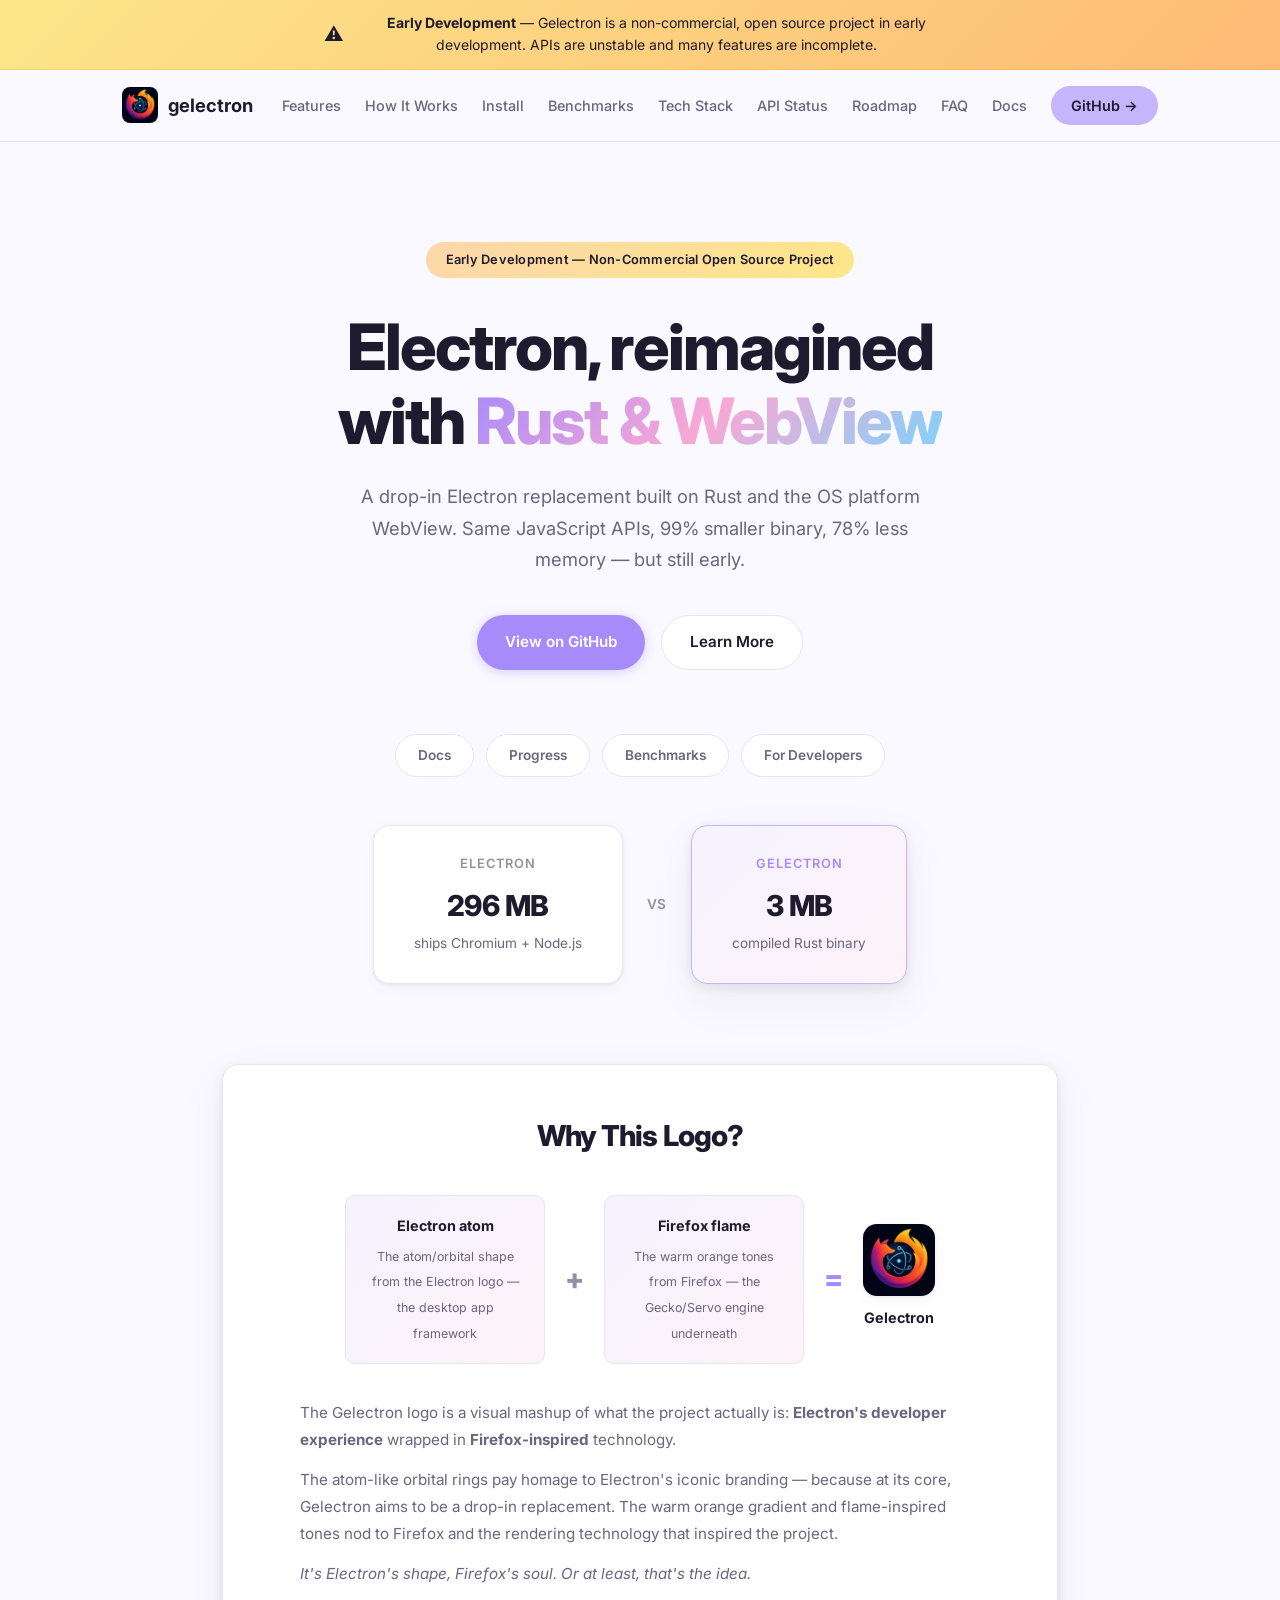
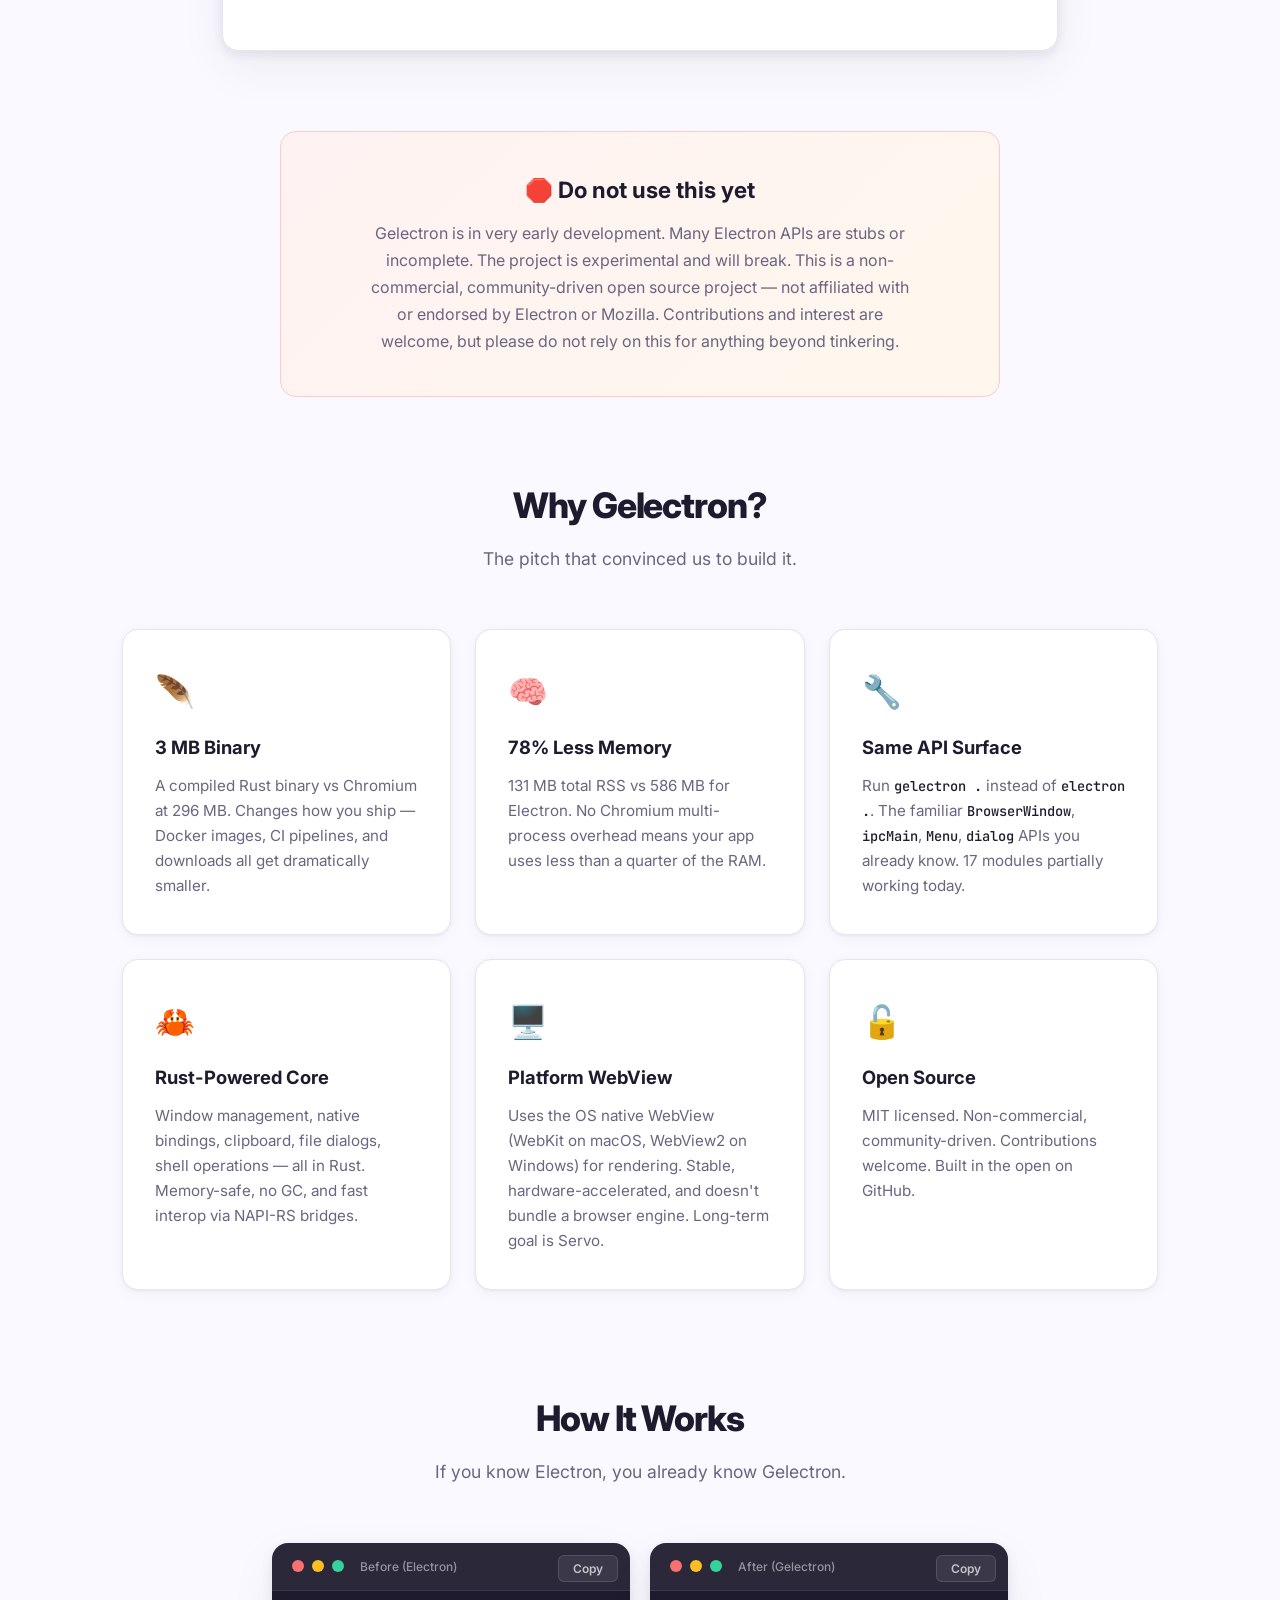
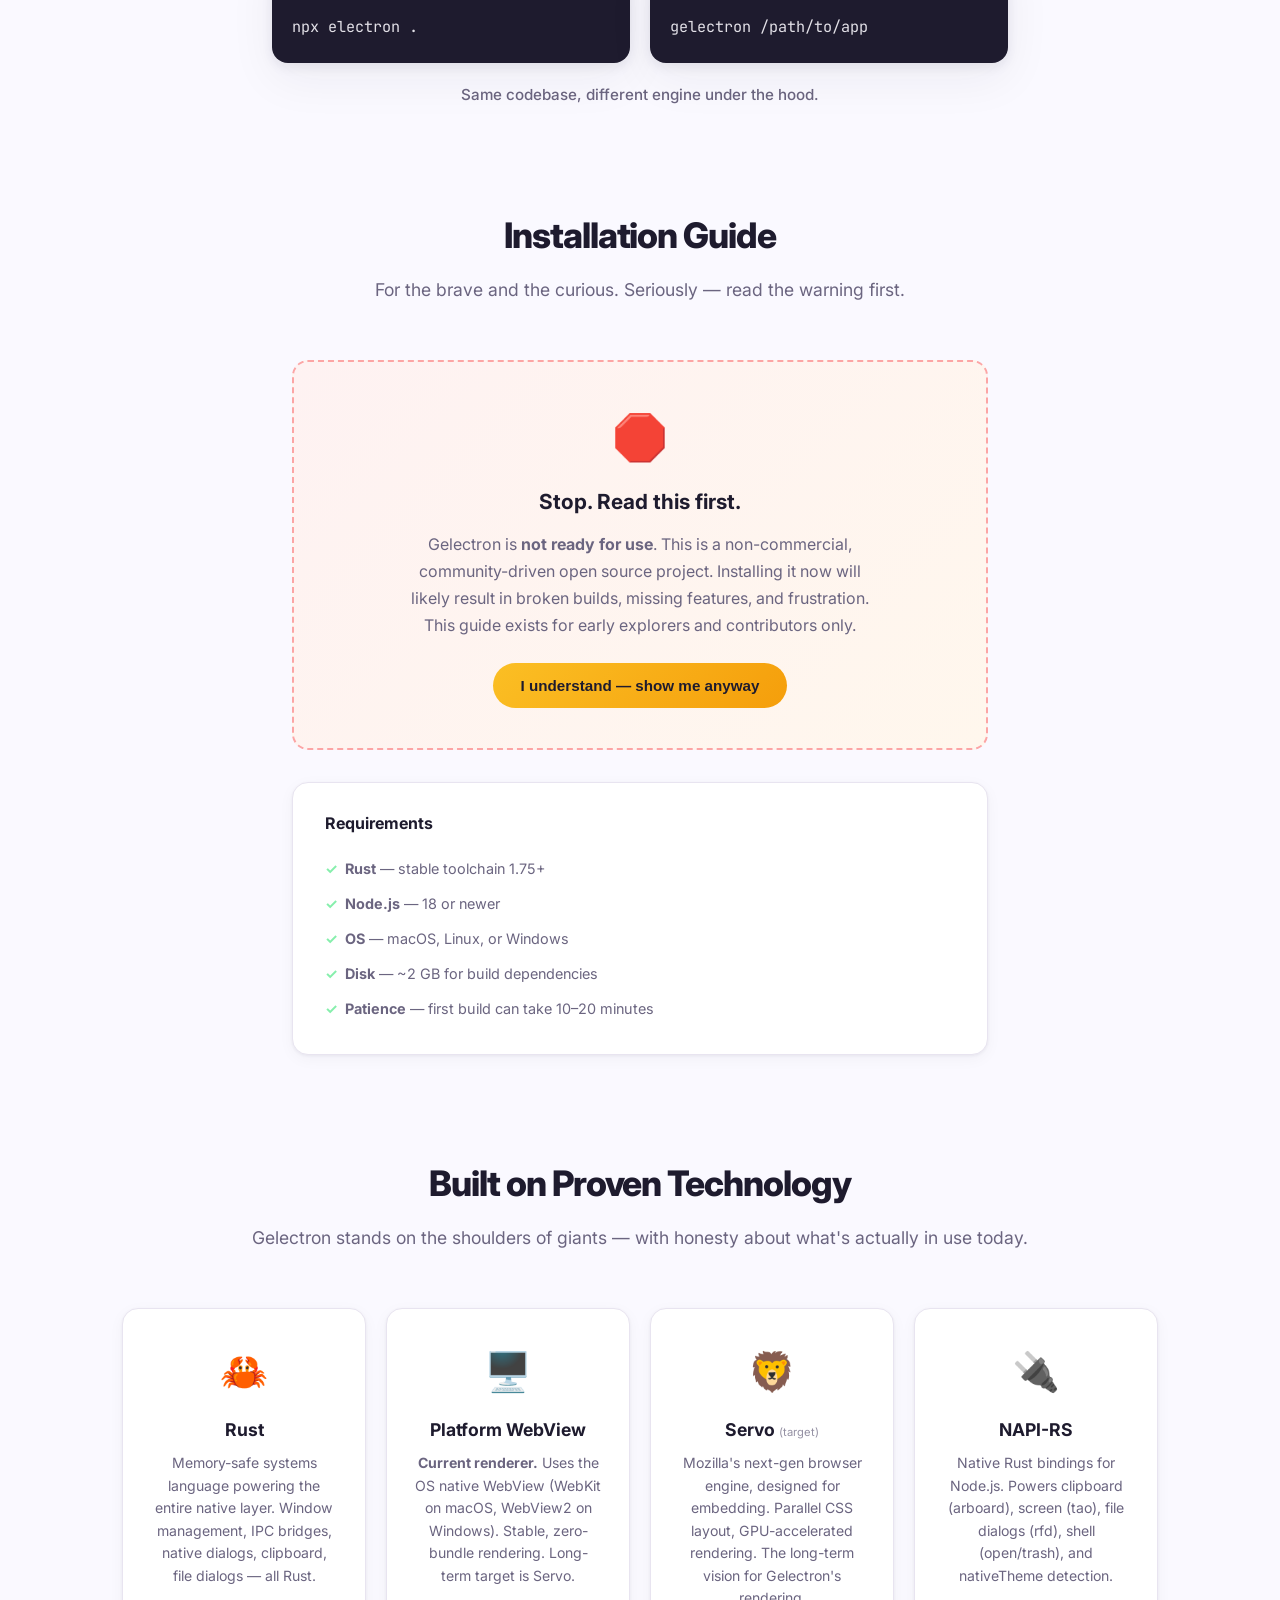
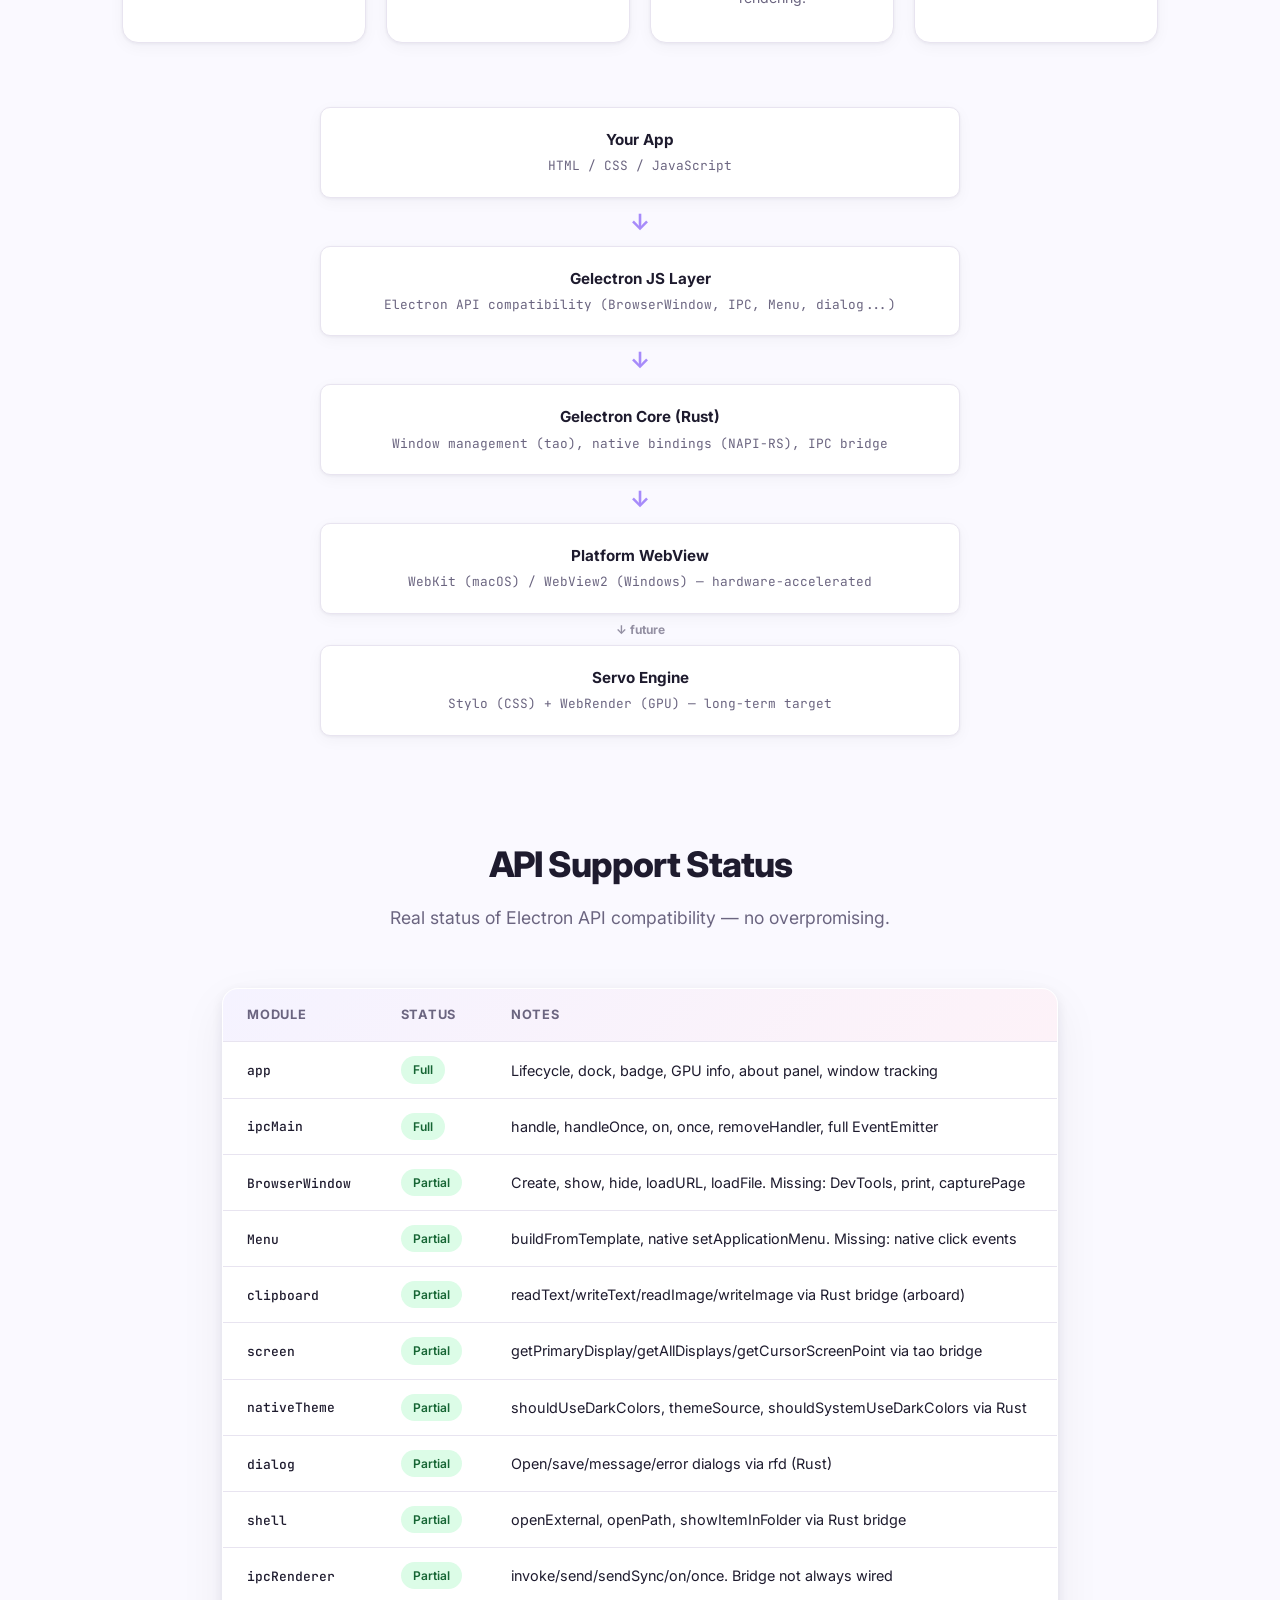
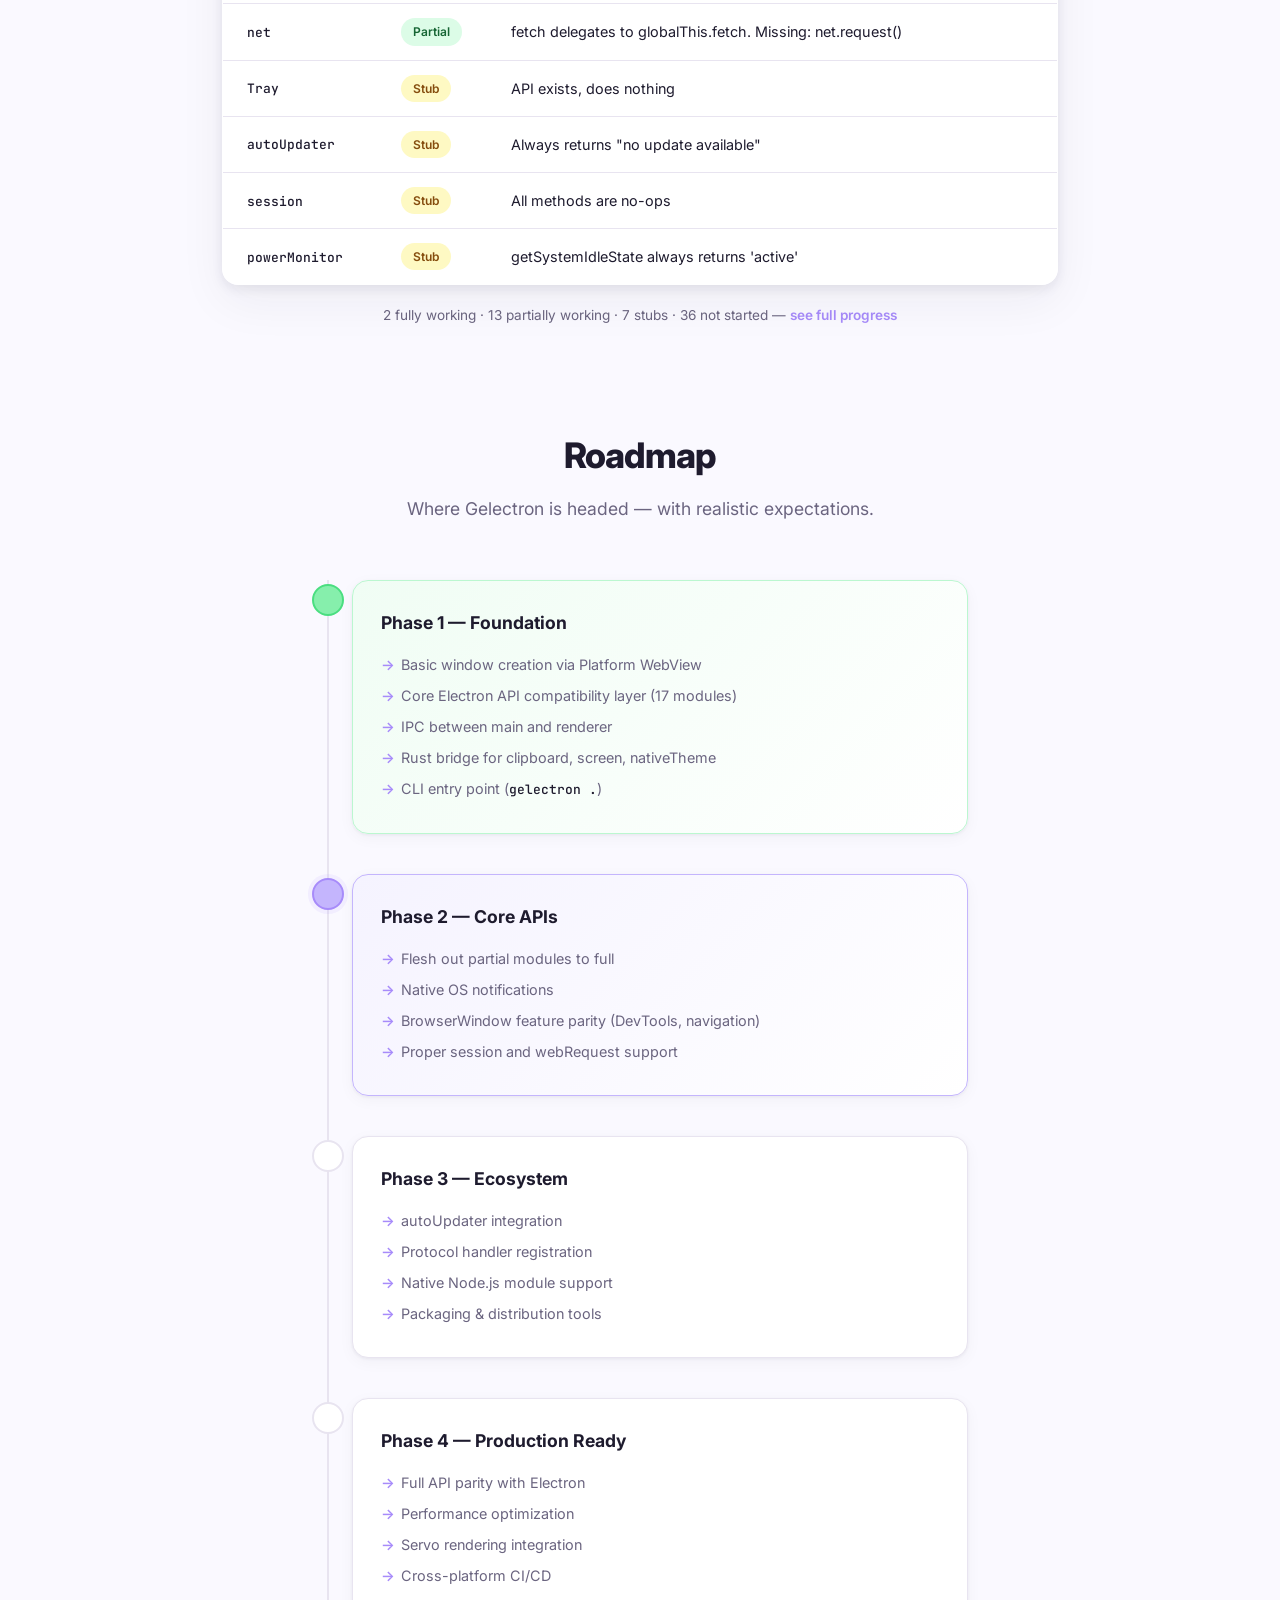
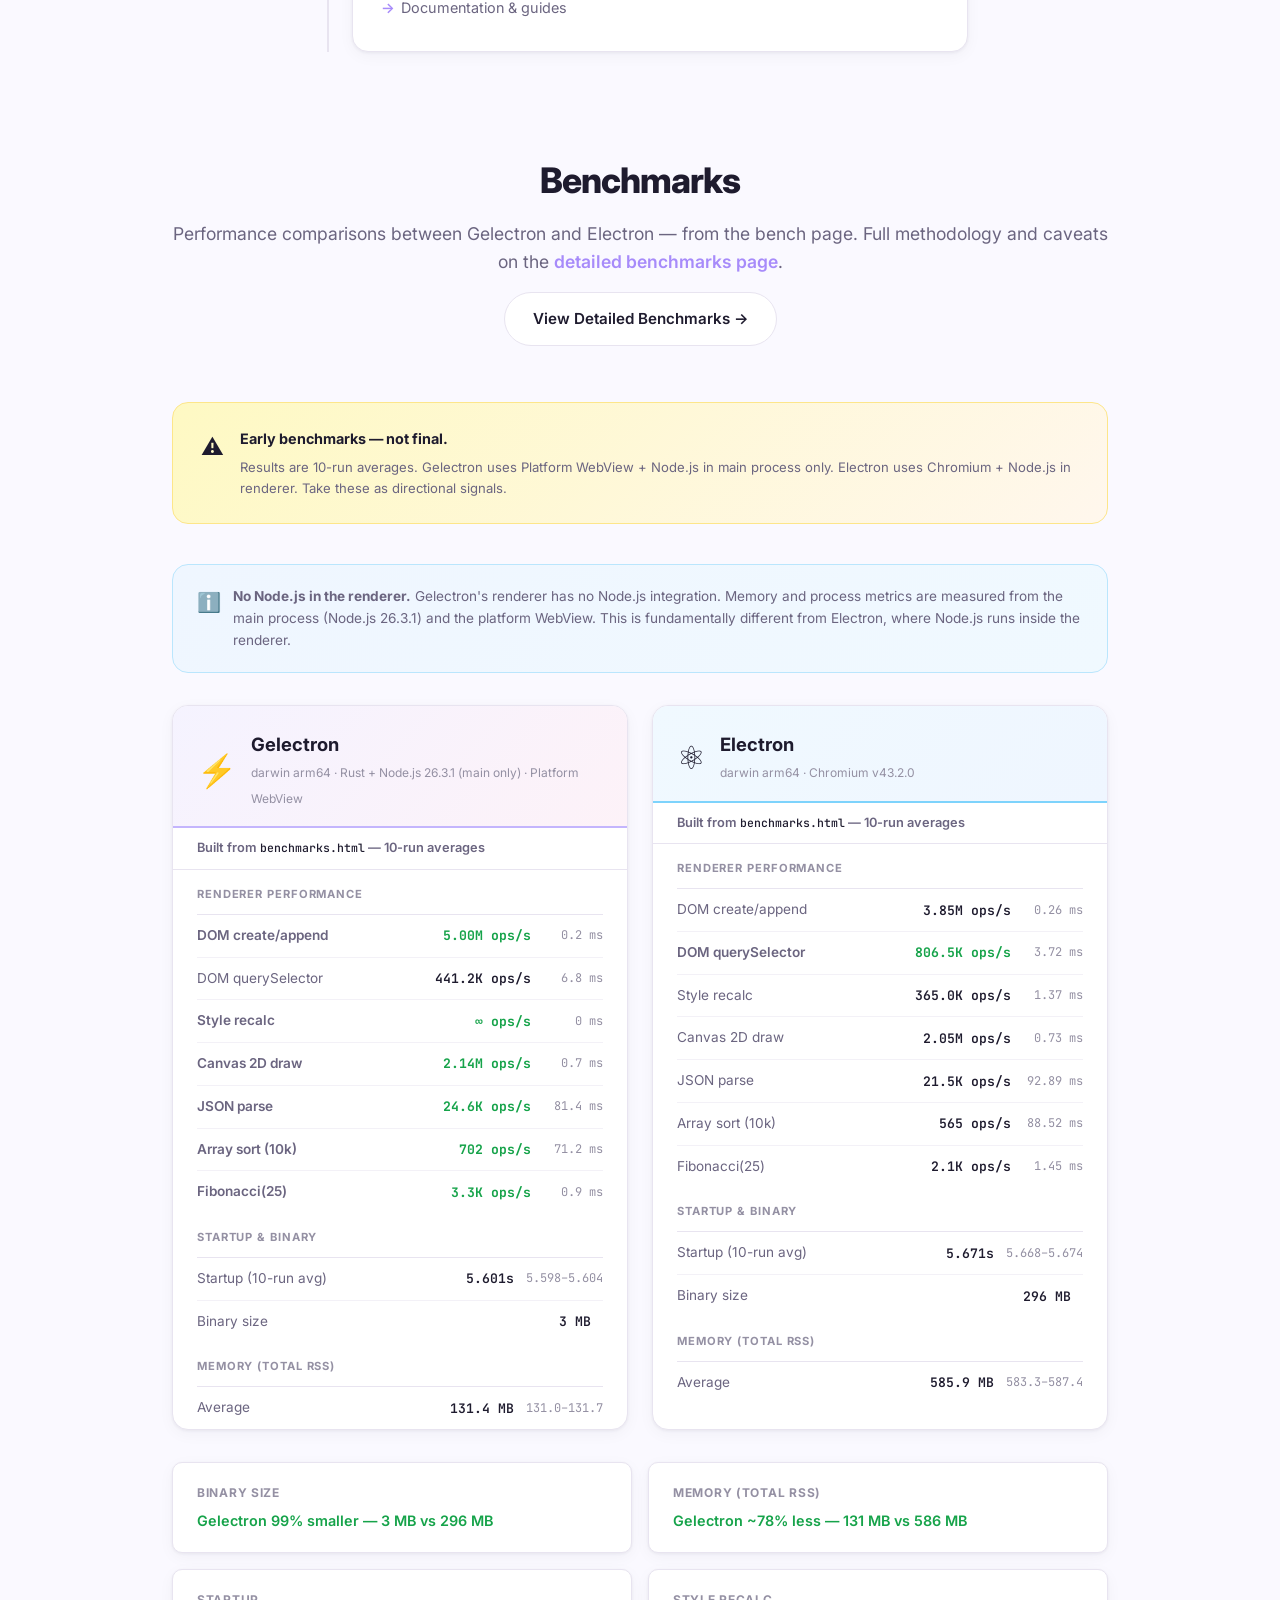
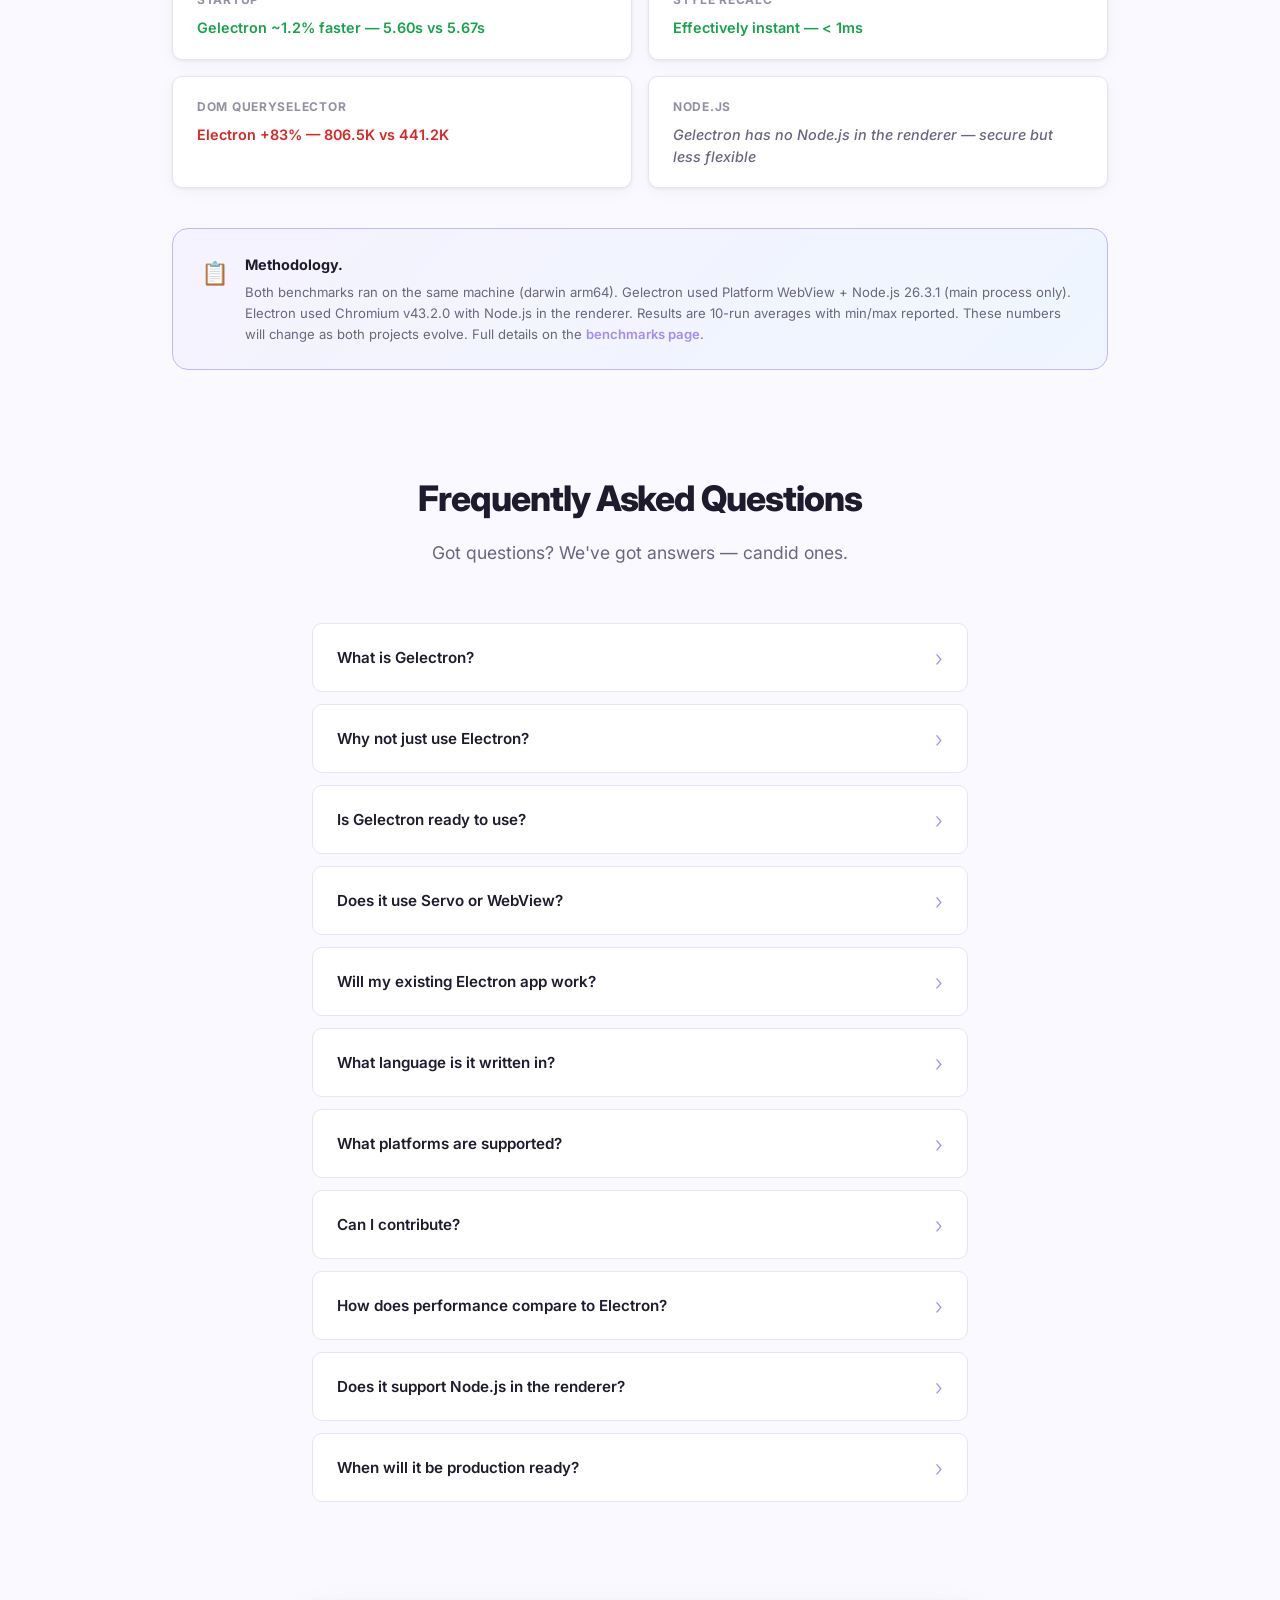
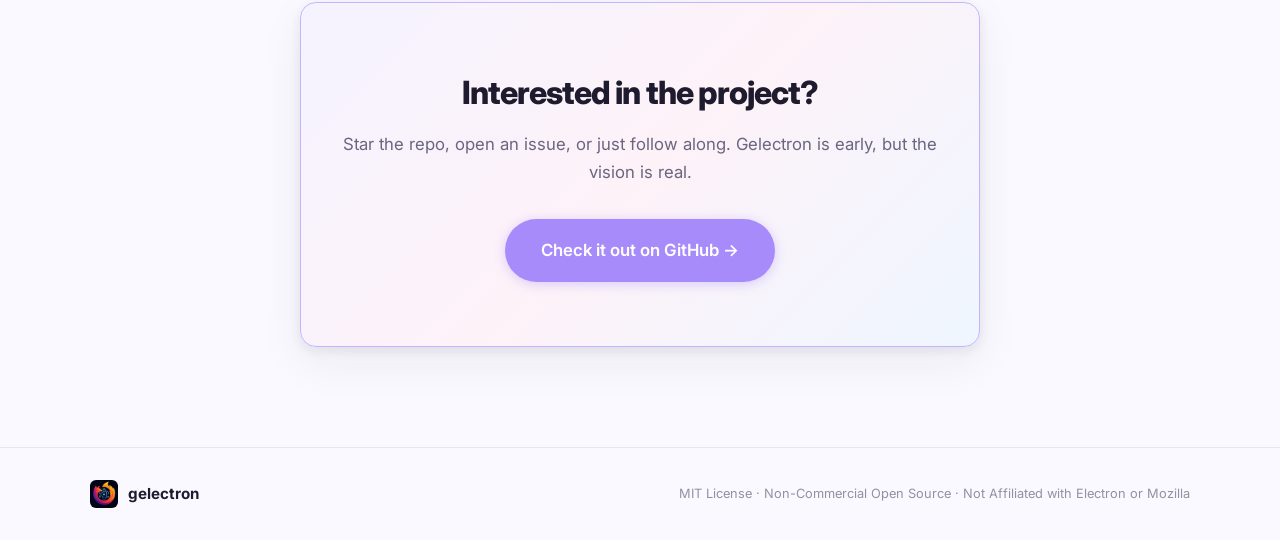
==== commit 954ca8fe: "small change" ====
--- a/index.html
+++ b/index.html
@@ -34,7 +34,6 @@
         <a href="#roadmap">Roadmap</a>
         <a href="#faq">FAQ</a>
         <a href="docs.html">Docs</a>
-        <a href="for-developers.html" class="nav-link-accent">For Developers</a>
         <a href="https://github.com/mileswolfallen2/gelectron" target="_blank" rel="noopener" class="nav-cta">GitHub →</a>
       </div>
     </div>
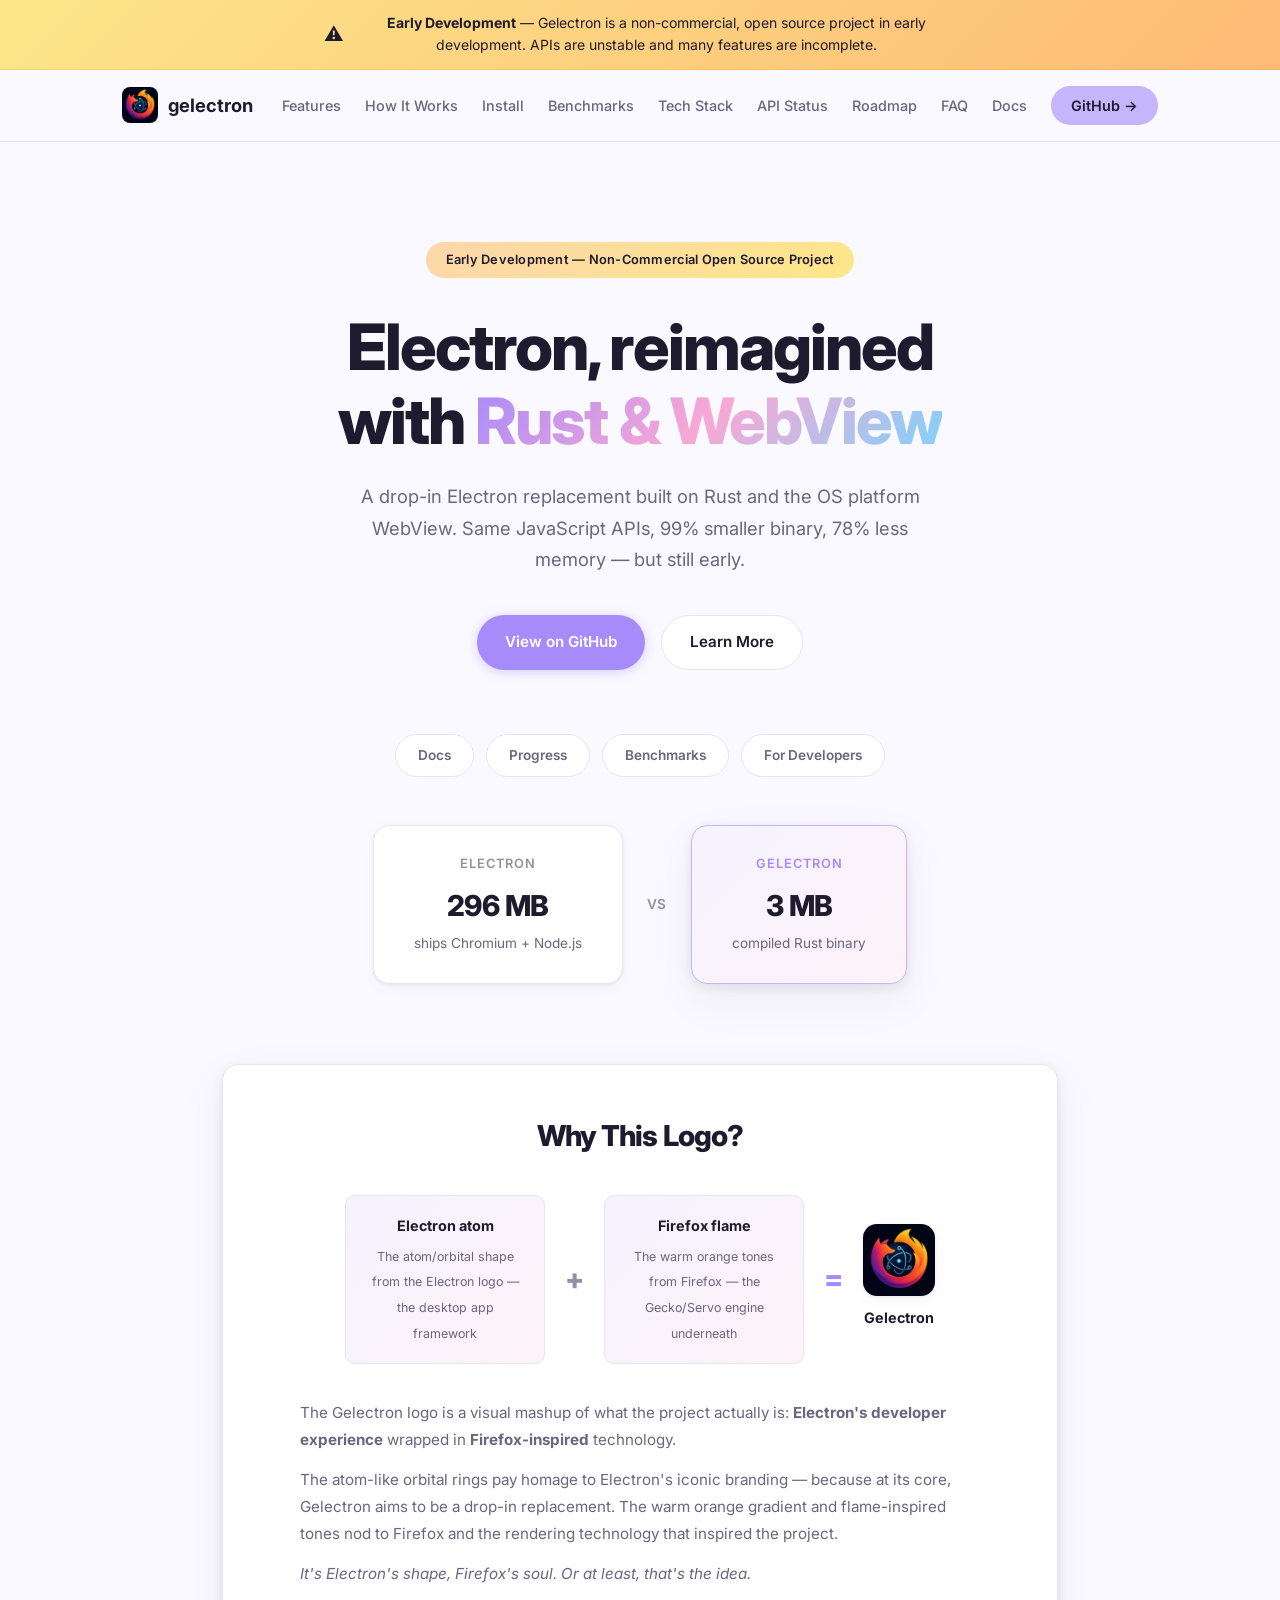
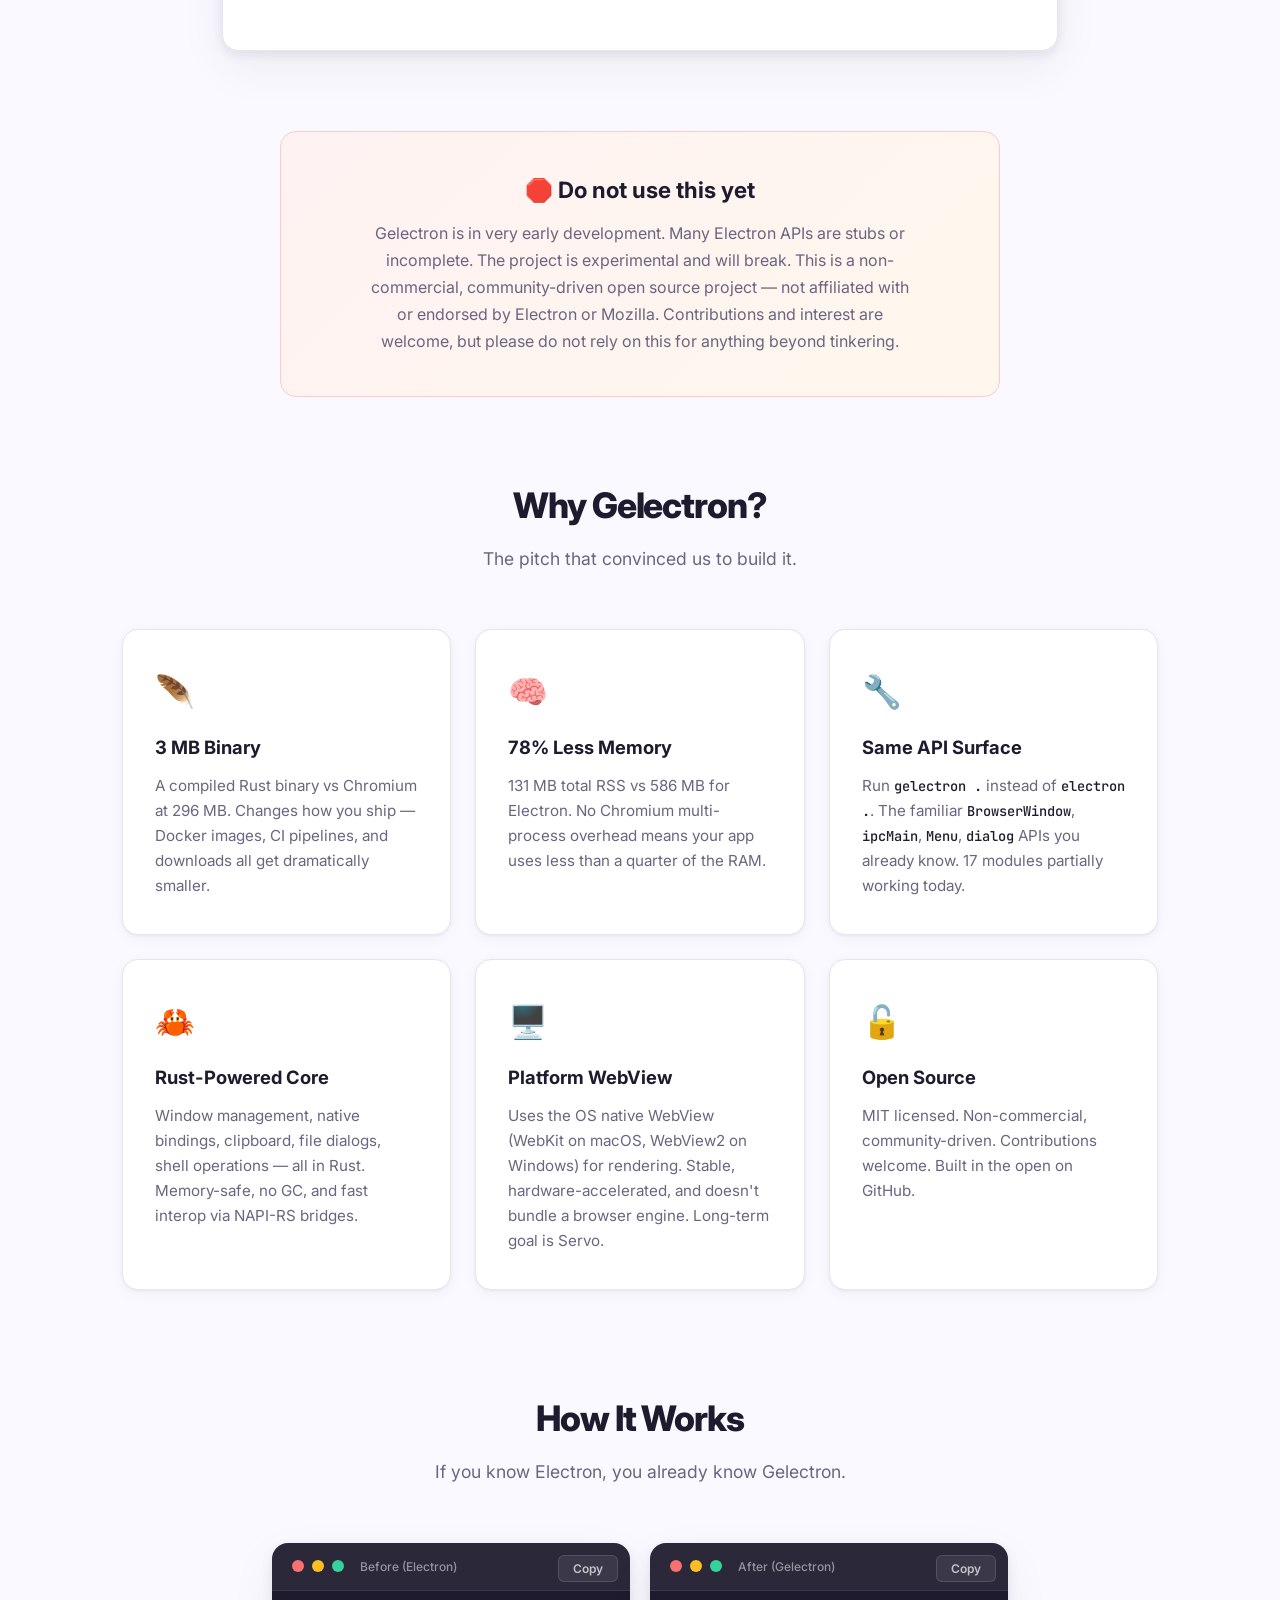
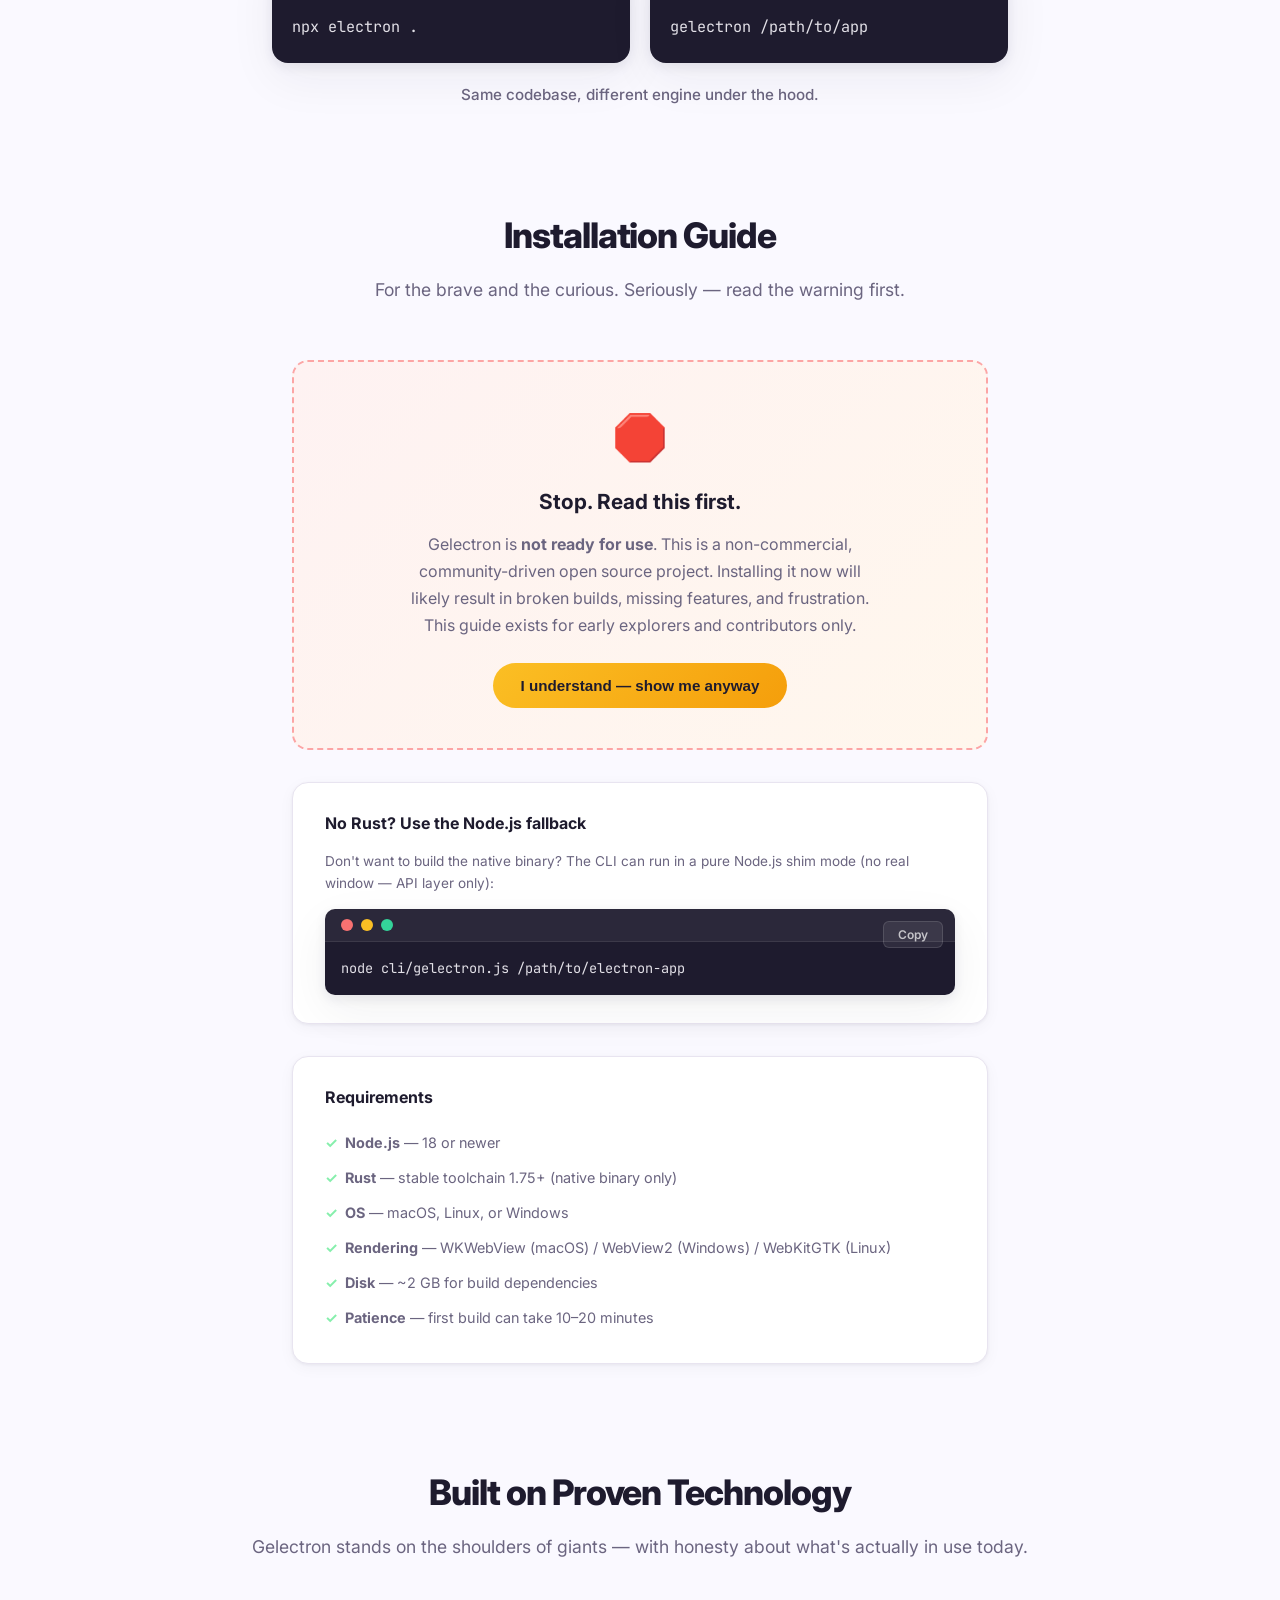
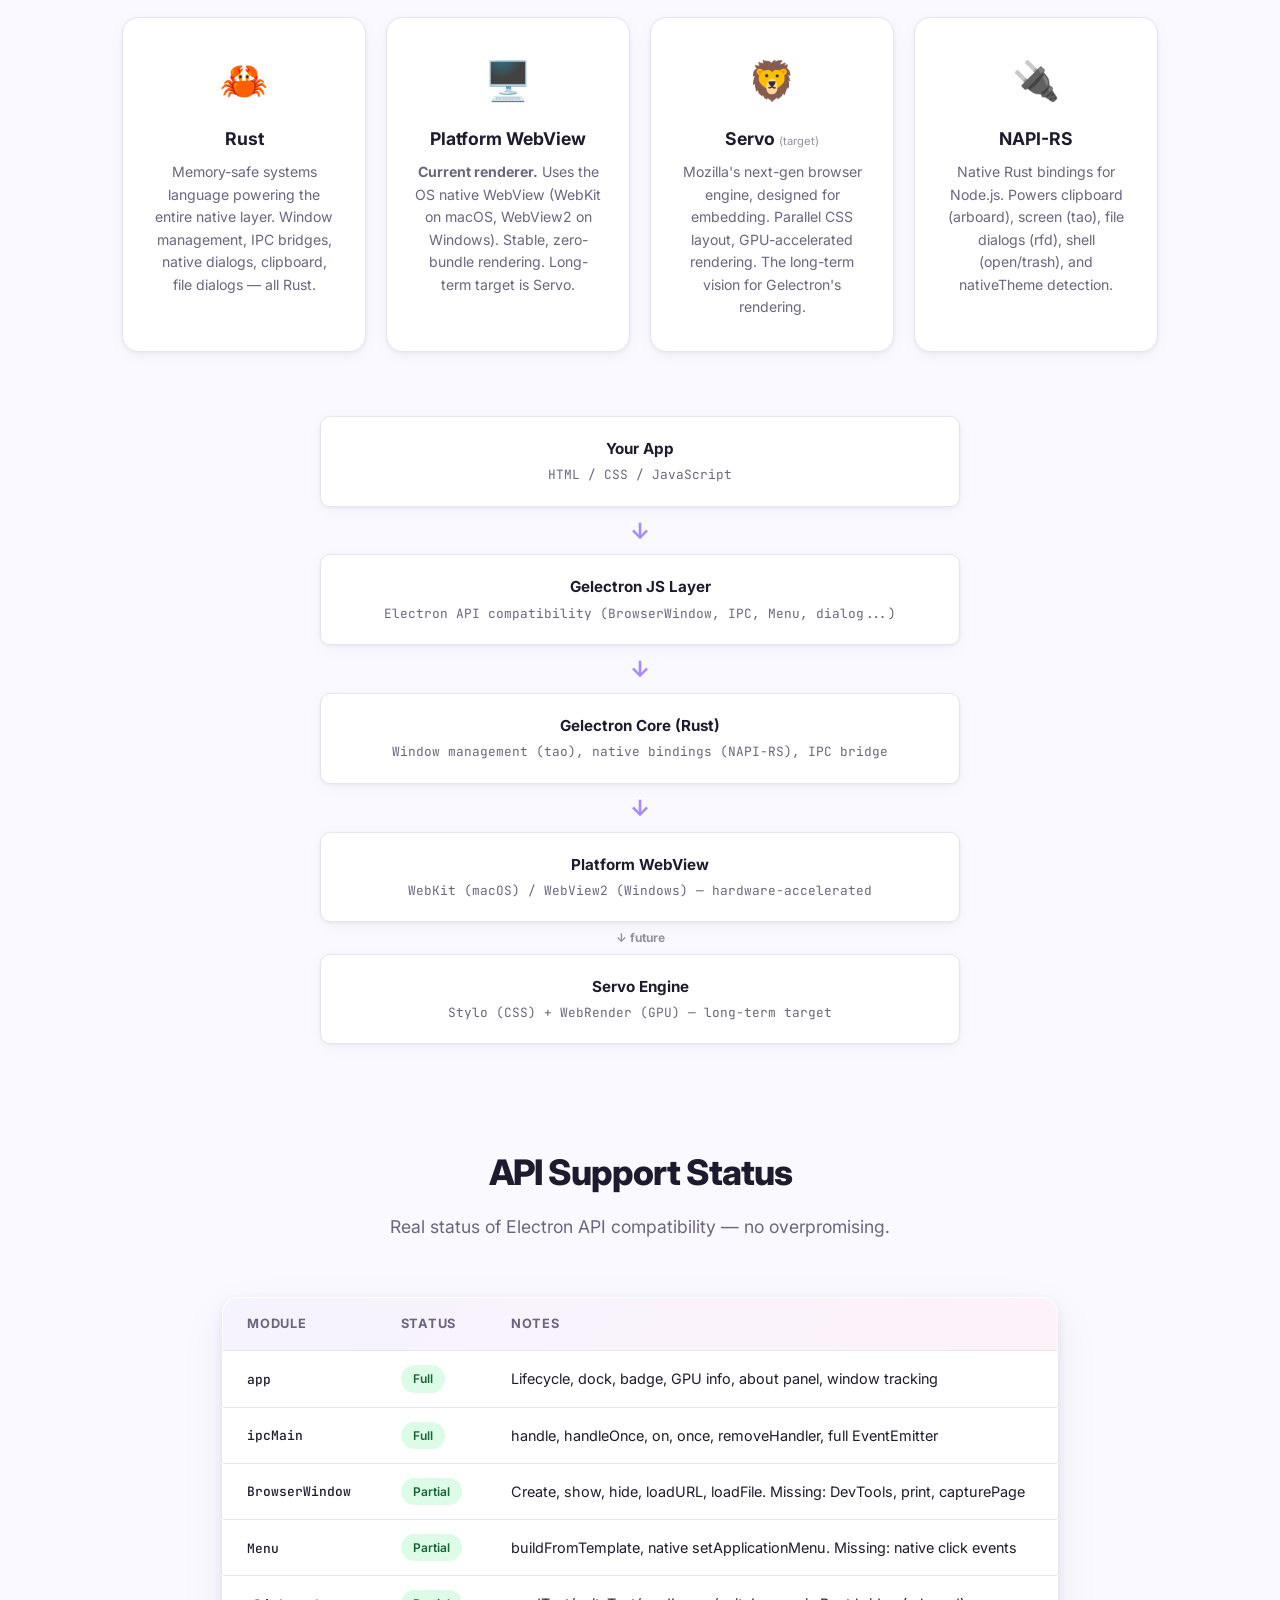
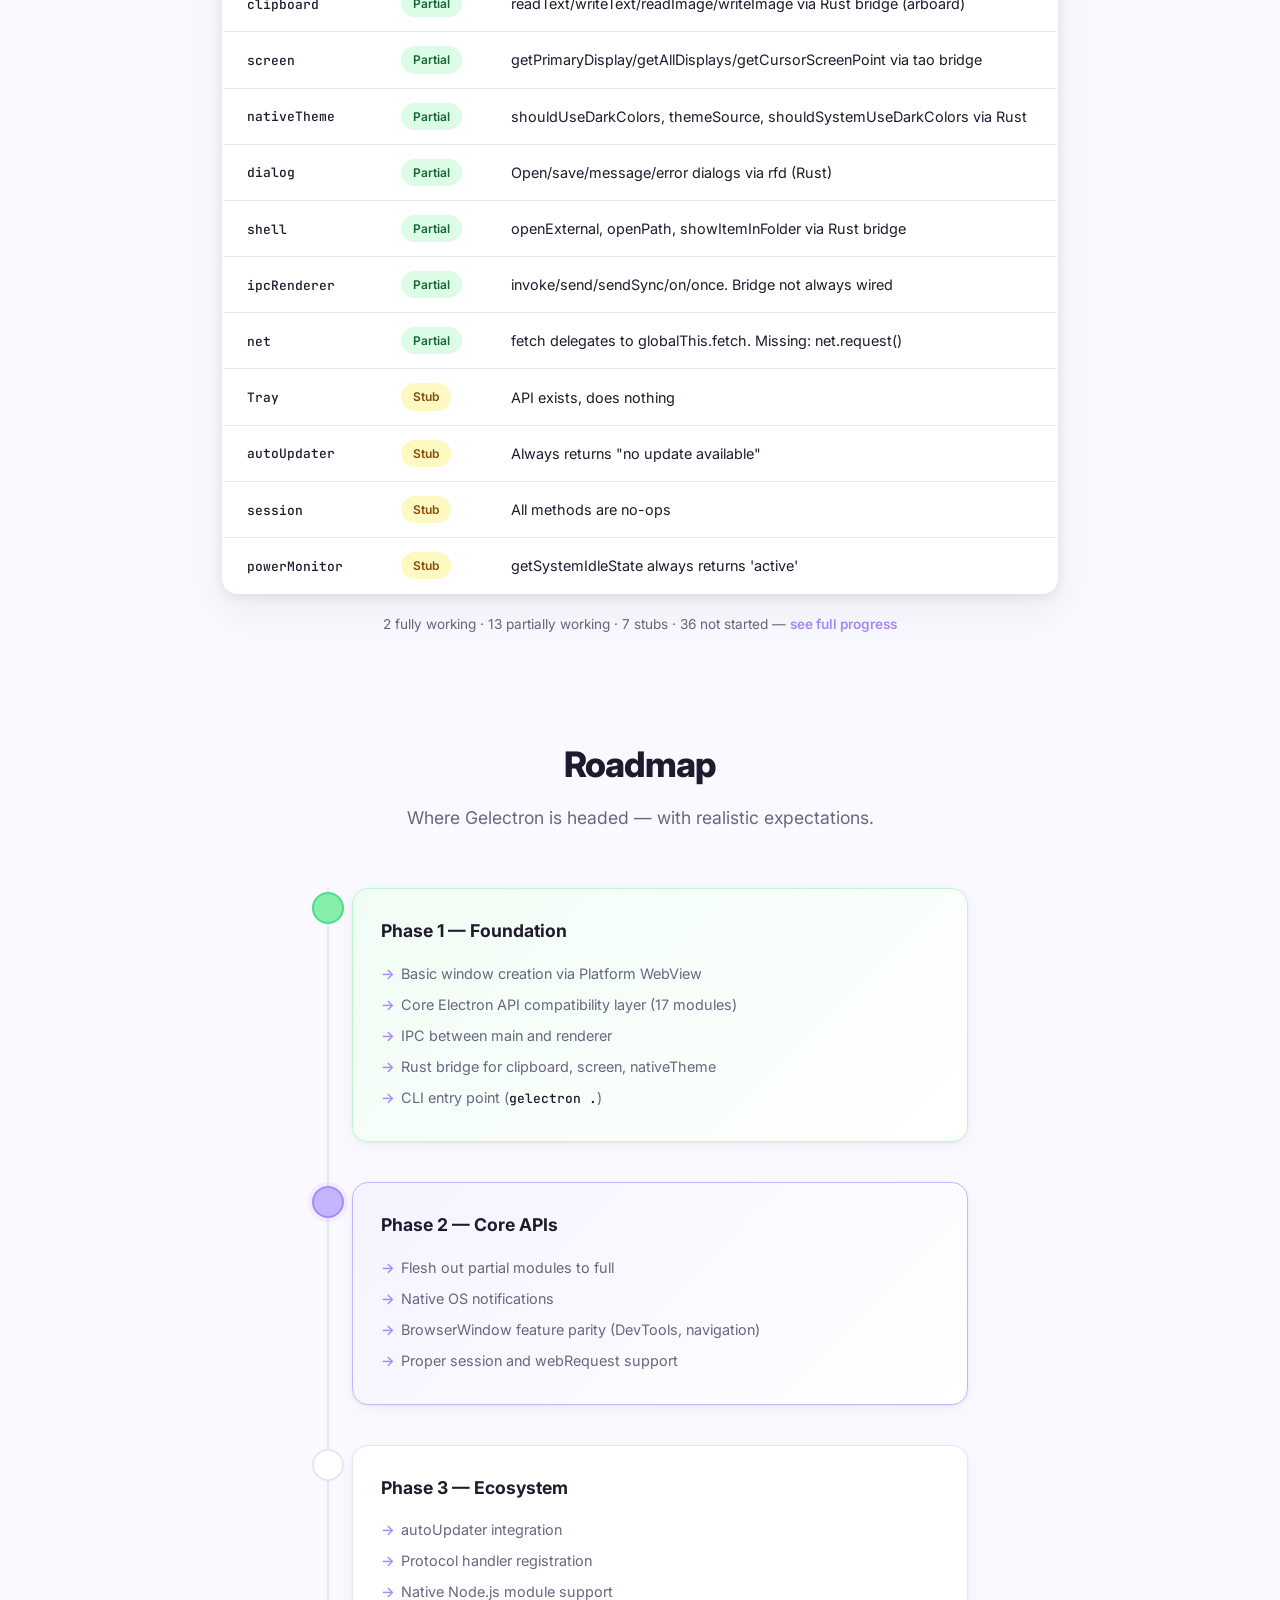
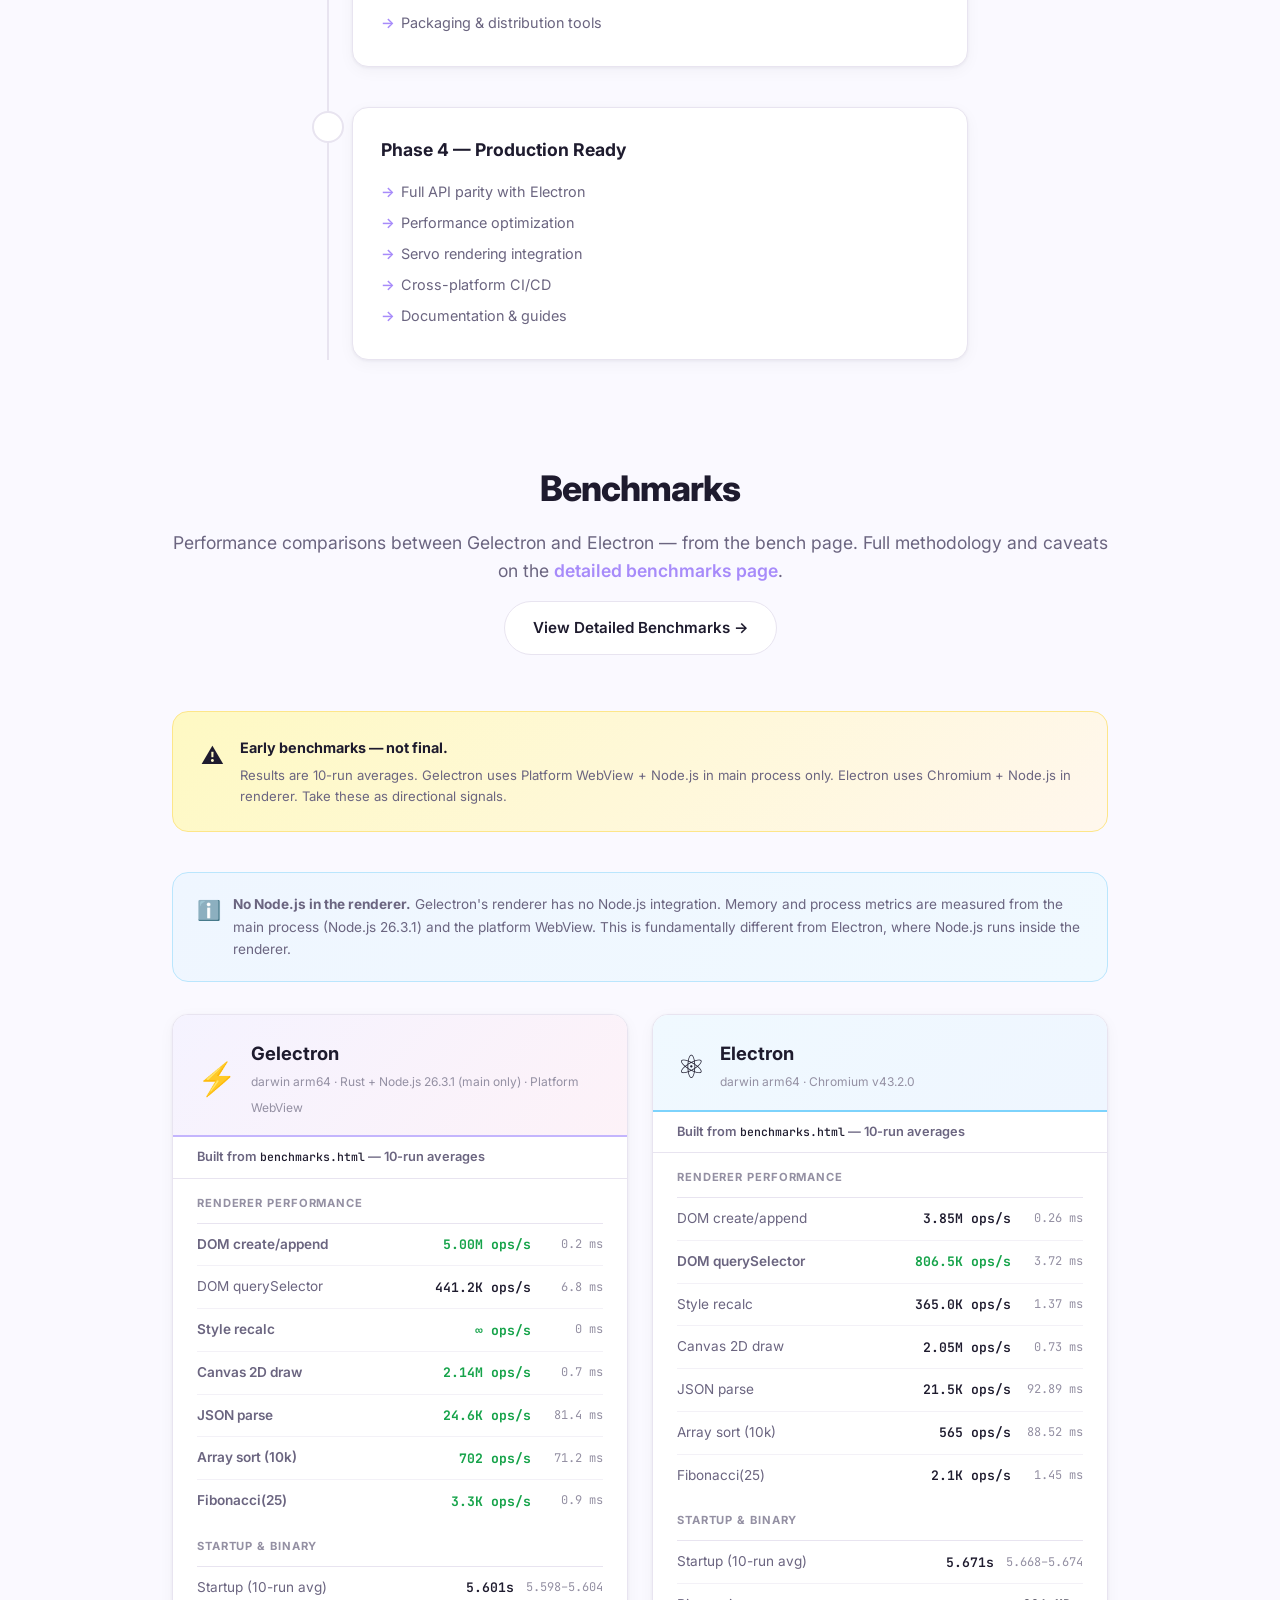
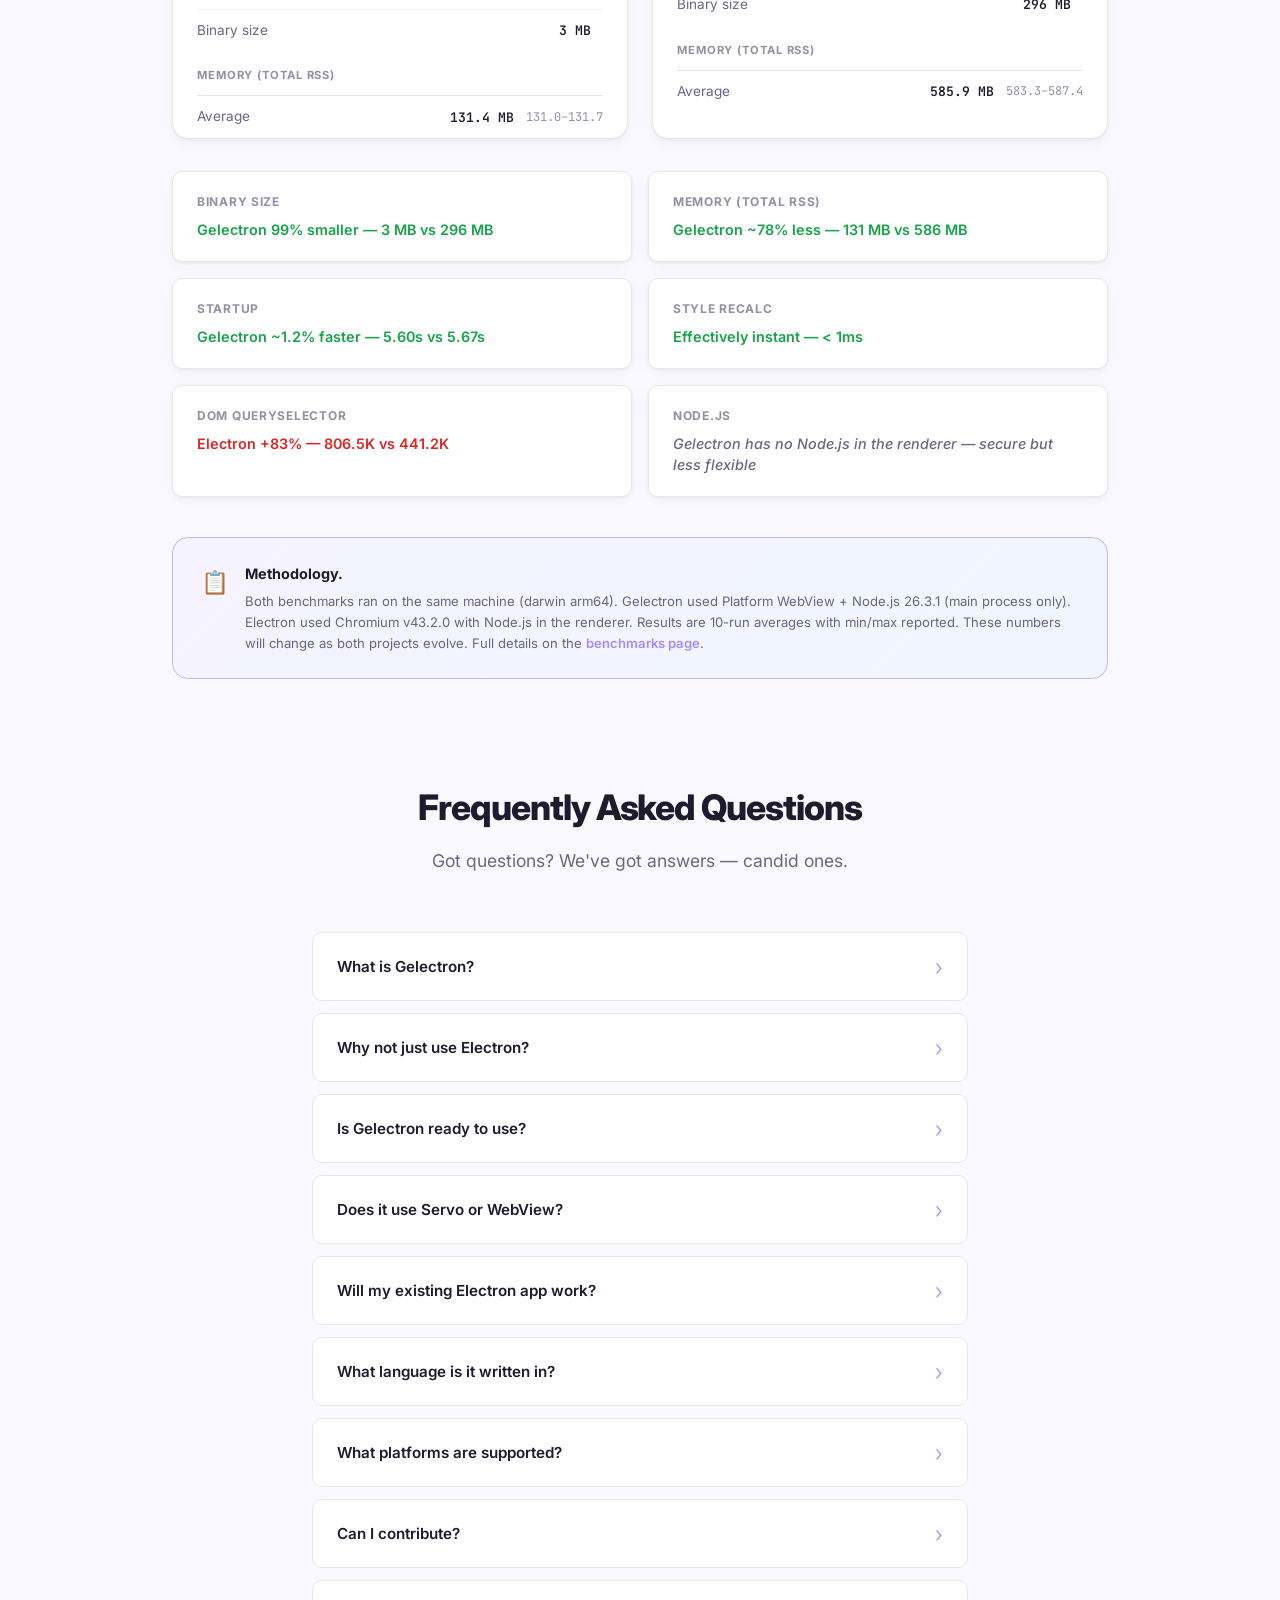
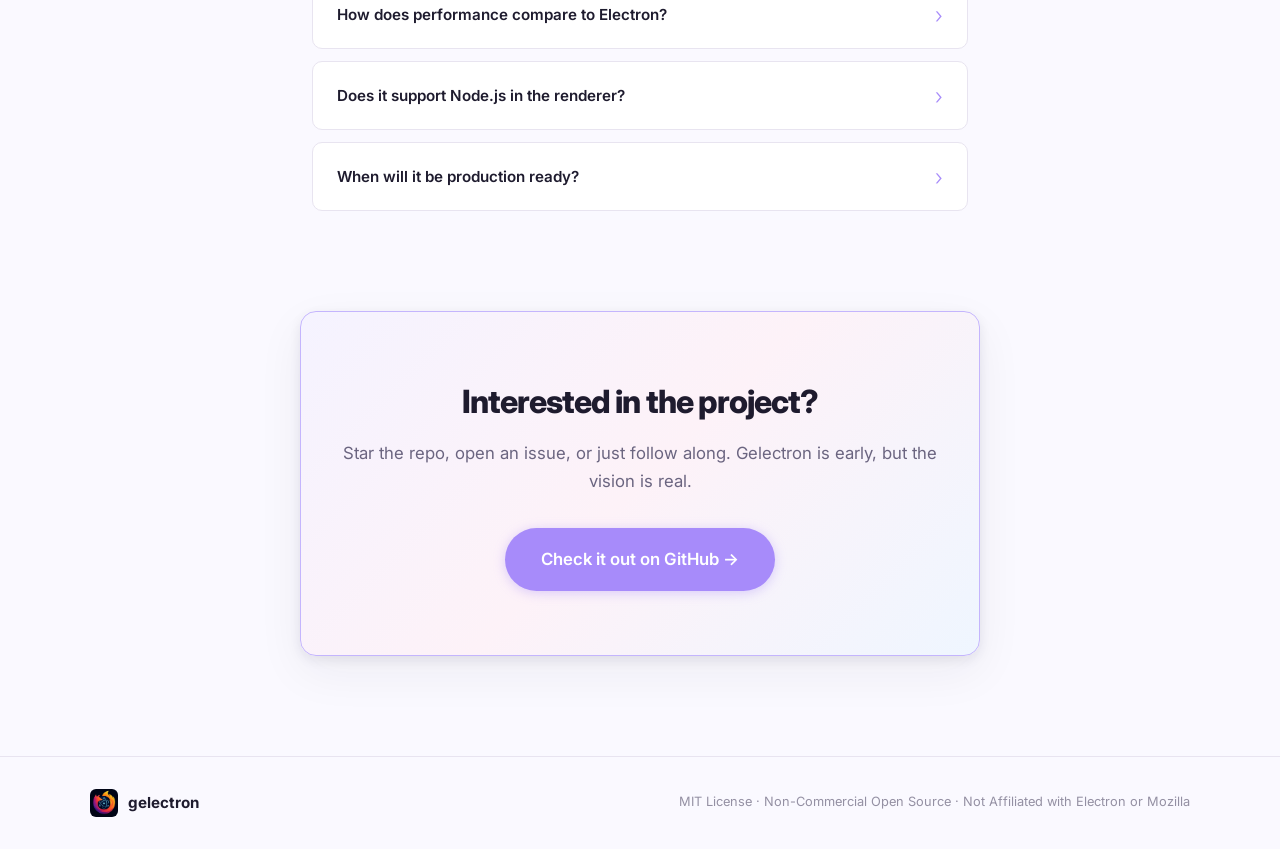
==== commit c0e69534: "updaed" ====
--- a/index.html
+++ b/index.html
@@ -215,7 +215,7 @@
                 </div>
                 <pre><code>npm install</code></pre>
               </div>
-              <p class="step-note">Requires Rust 1.75+ and Node.js 18+. Install Rust via <a href="https://rustup.rs" target="_blank">rustup.rs</a>.</p>
+              <p class="step-note">Requires Node.js 18+. For the native binary you'll also need Rust 1.75+ — install via <a href="https://rustup.rs" target="_blank">rustup.rs</a>.</p>
             </div>
           </div>
           <div class="install-step">
@@ -230,11 +230,26 @@
                 </div>
                 <pre><code>cargo build --release -p gelectron</code></pre>
               </div>
-              <p class="step-note">First build takes a while. Subsequent builds are much faster.</p>
+              <p class="step-note">Produces <code>target/release/gelectron</code> (~3 MB). Uses tao (windowing) + wry (WebView) — no Chromium, no Servo. First build takes a while; subsequent builds are fast.</p>
             </div>
           </div>
           <div class="install-step">
             <div class="step-number">4</div>
+            <div class="step-content">
+              <h4>Run the demo app</h4>
+              <div class="code-block small">
+                <div class="code-header">
+                  <span class="code-dot red"></span>
+                  <span class="code-dot yellow"></span>
+                  <span class="code-dot green"></span>
+                </div>
+                <pre><code>cargo run --release -p gelectron -- demo/</code></pre>
+              </div>
+              <p class="step-note">Opens a real window with an interactive demo: DOM counter, live clock, animated canvas, CSS grid and flexbox.</p>
+            </div>
+          </div>
+          <div class="install-step">
+            <div class="step-number">5</div>
             <div class="step-content">
               <h4>Run your Electron app</h4>
               <div class="code-block small">
@@ -245,17 +260,46 @@
                 </div>
                 <pre><code>cargo run --release -p gelectron -- /path/to/your/electron-app</code></pre>
               </div>
-              <p class="step-note">Or run the built binary directly: <code>./target/release/gelectron &lt;path&gt;</code></p>
-            </div>
+              <p class="step-note">Gelectron reads your app's <code>package.json</code>, patches <code>require('electron')</code> to its compatibility layer, and spawns a Node.js child process with a wry WebView window.</p>
+            </div>
+          </div>
+          <div class="install-step">
+            <div class="step-number">6</div>
+            <div class="step-content">
+              <h4>Optional: WebView-only mode</h4>
+              <div class="code-block small">
+                <div class="code-header">
+                  <span class="code-dot red"></span>
+                  <span class="code-dot yellow"></span>
+                  <span class="code-dot green"></span>
+                </div>
+                <pre><code>cargo run --release -p gelectron -- demo/ --no-node</code></pre>
+              </div>
+              <p class="step-note">Skips spawning Node.js entirely — the JS compatibility layer runs inside the WebView. Saves ~50 MB RSS. Native dialogs, clipboard, and screen info still work via <code>window.ipc.postMessage()</code>.</p>
+            </div>
+          </div>
+        </div>
+
+        <div class="install-requirements">
+          <h4>No Rust? Use the Node.js fallback</h4>
+          <p style="font-size:0.85rem;color:var(--text-muted);margin-bottom:14px;">Don't want to build the native binary? The CLI can run in a pure Node.js shim mode (no real window — API layer only):</p>
+          <div class="code-block small">
+            <div class="code-header">
+              <span class="code-dot red"></span>
+              <span class="code-dot yellow"></span>
+              <span class="code-dot green"></span>
+            </div>
+            <pre><code>node cli/gelectron.js /path/to/electron-app</code></pre>
           </div>
         </div>
 
         <div class="install-requirements">
           <h4>Requirements</h4>
           <ul>
-            <li><strong>Rust</strong> — stable toolchain 1.75+</li>
             <li><strong>Node.js</strong> — 18 or newer</li>
+            <li><strong>Rust</strong> — stable toolchain 1.75+ (native binary only)</li>
             <li><strong>OS</strong> — macOS, Linux, or Windows</li>
+            <li><strong>Rendering</strong> — WKWebView (macOS) / WebView2 (Windows) / WebKitGTK (Linux)</li>
             <li><strong>Disk</strong> — ~2 GB for build dependencies</li>
             <li><strong>Patience</strong> — first build can take 10–20 minutes</li>
           </ul>
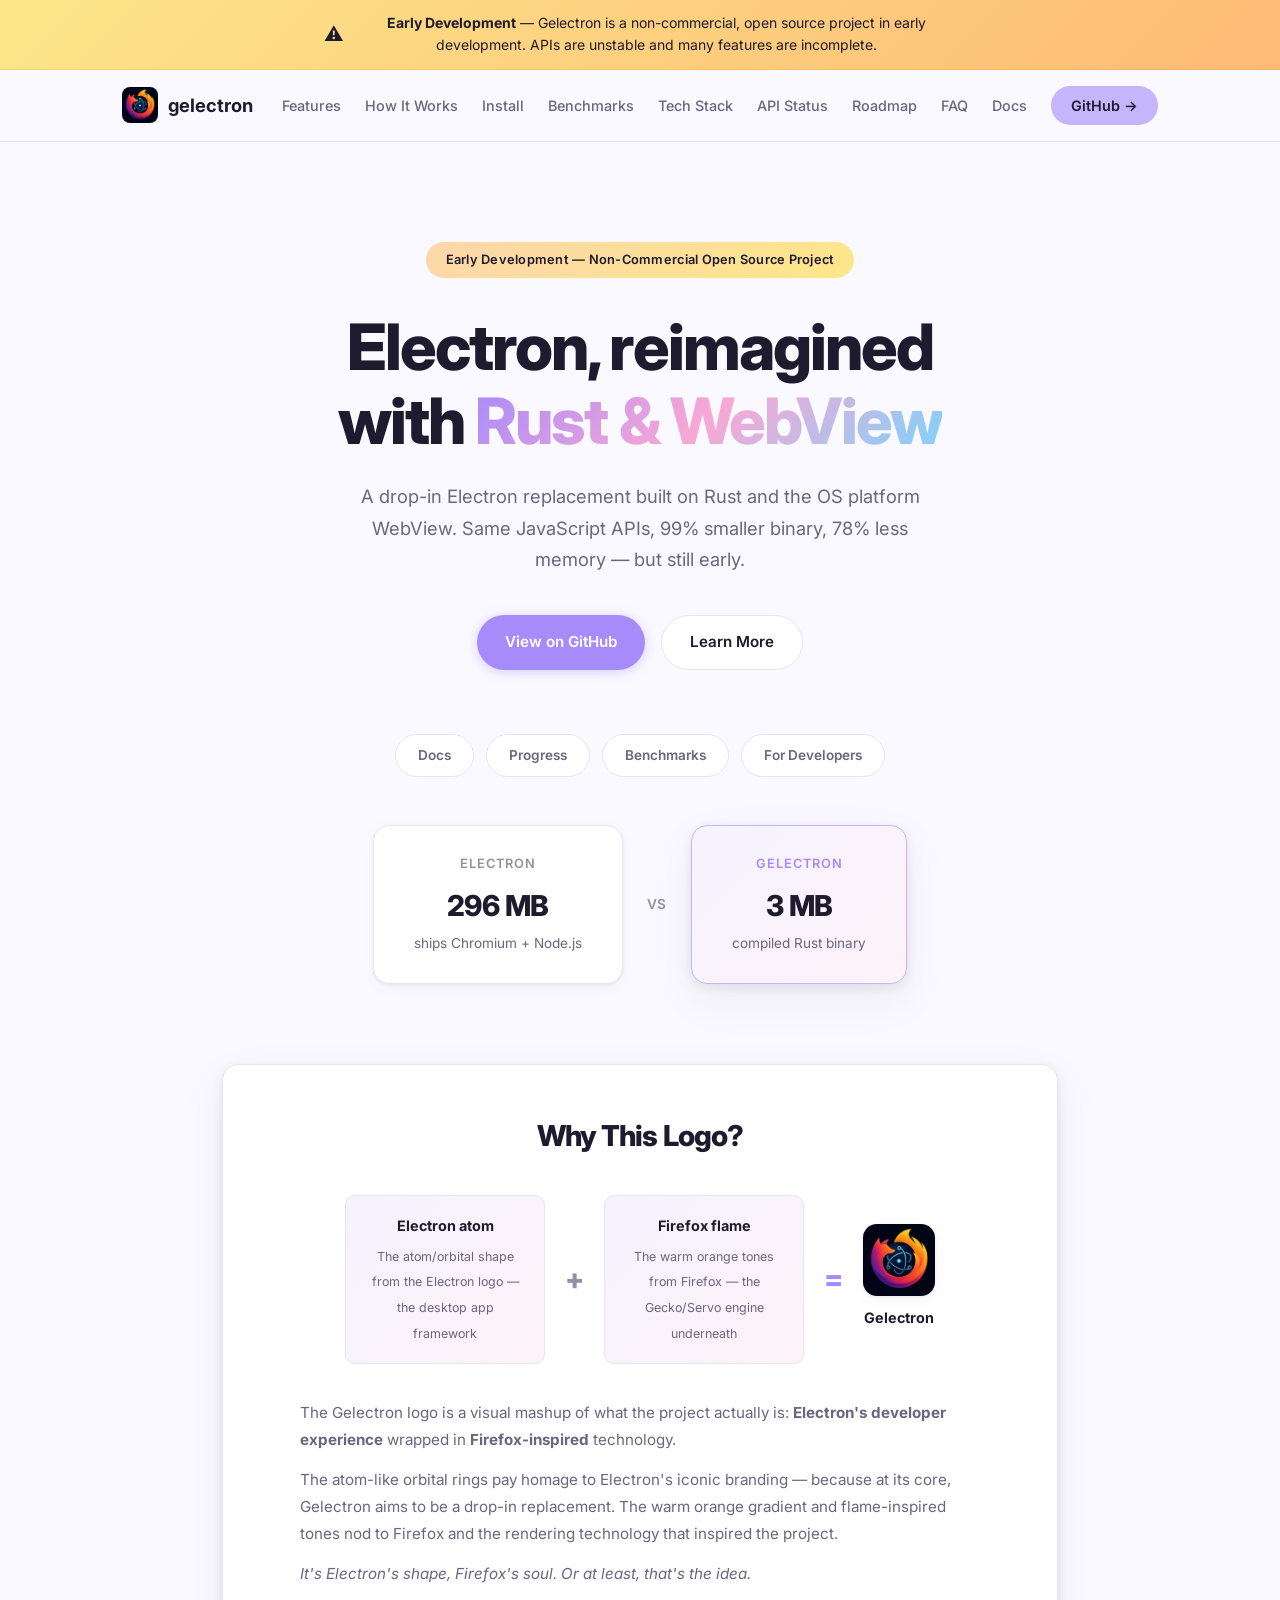
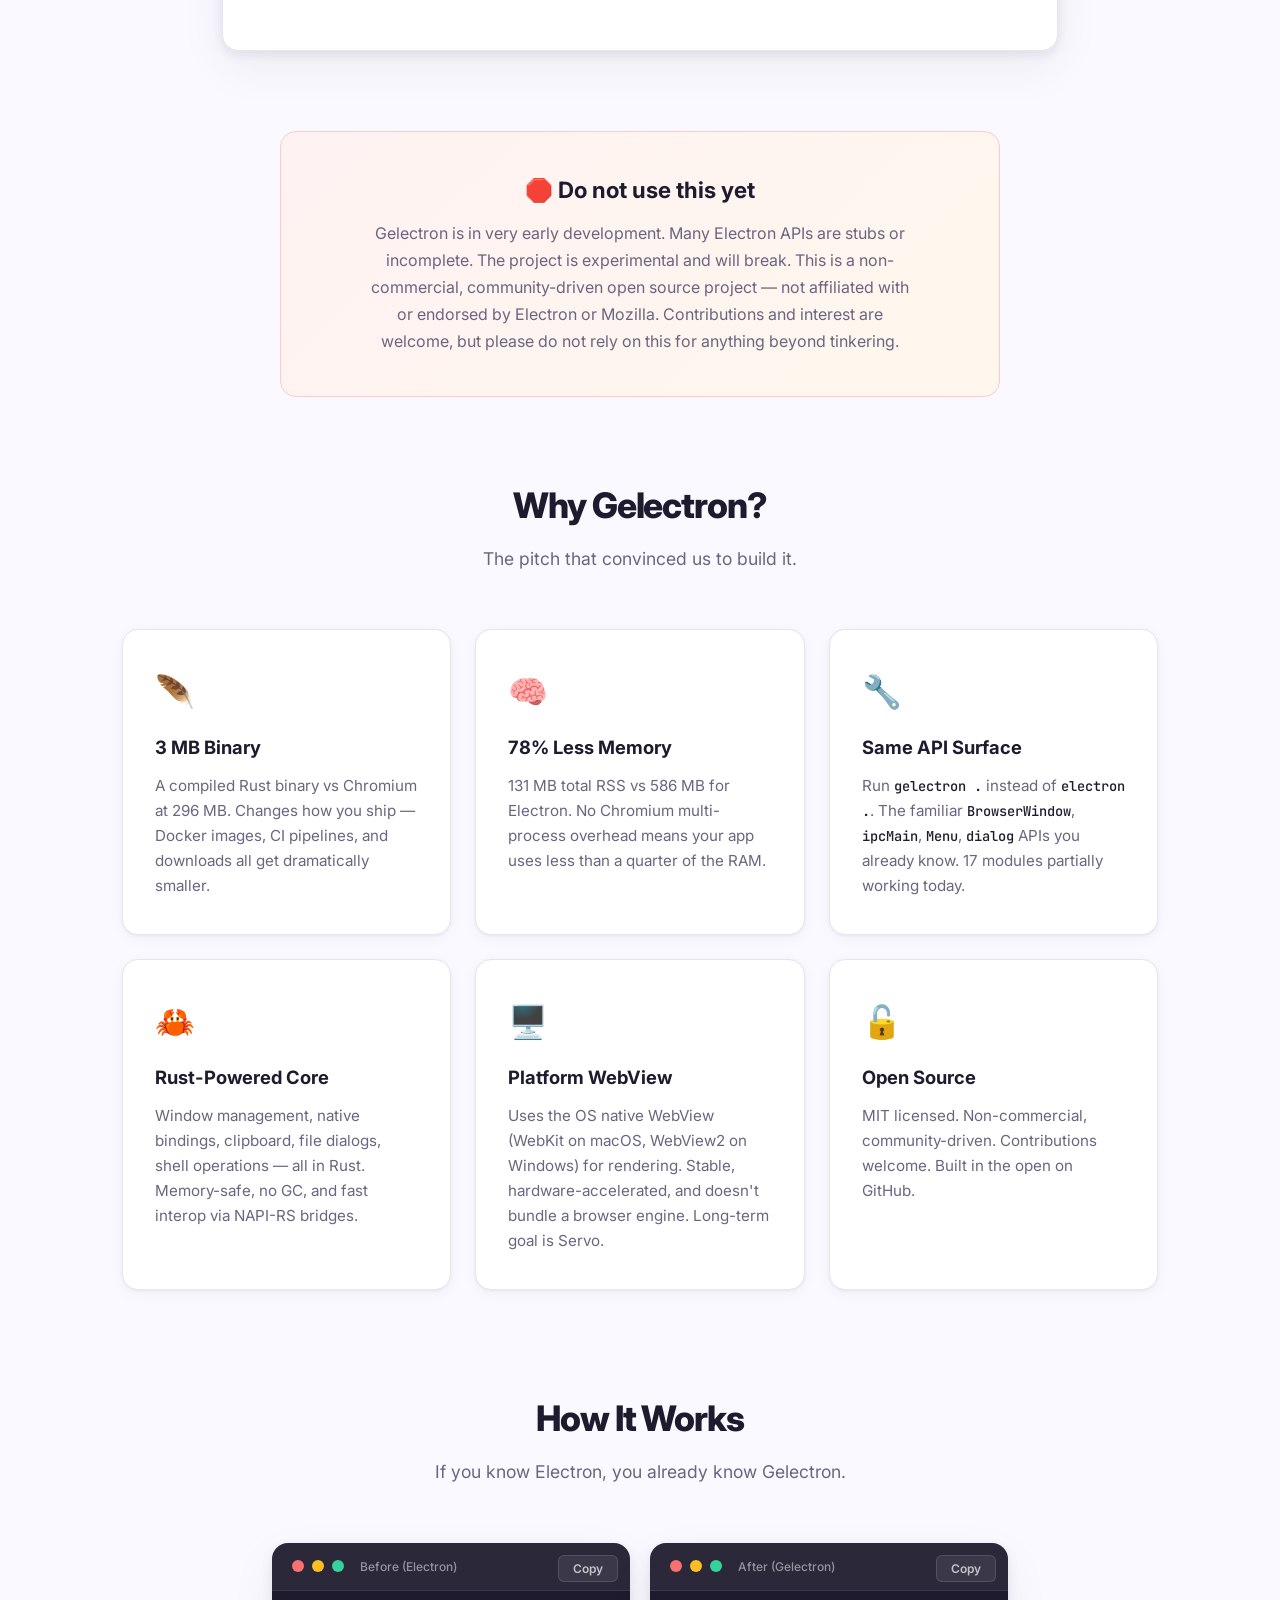
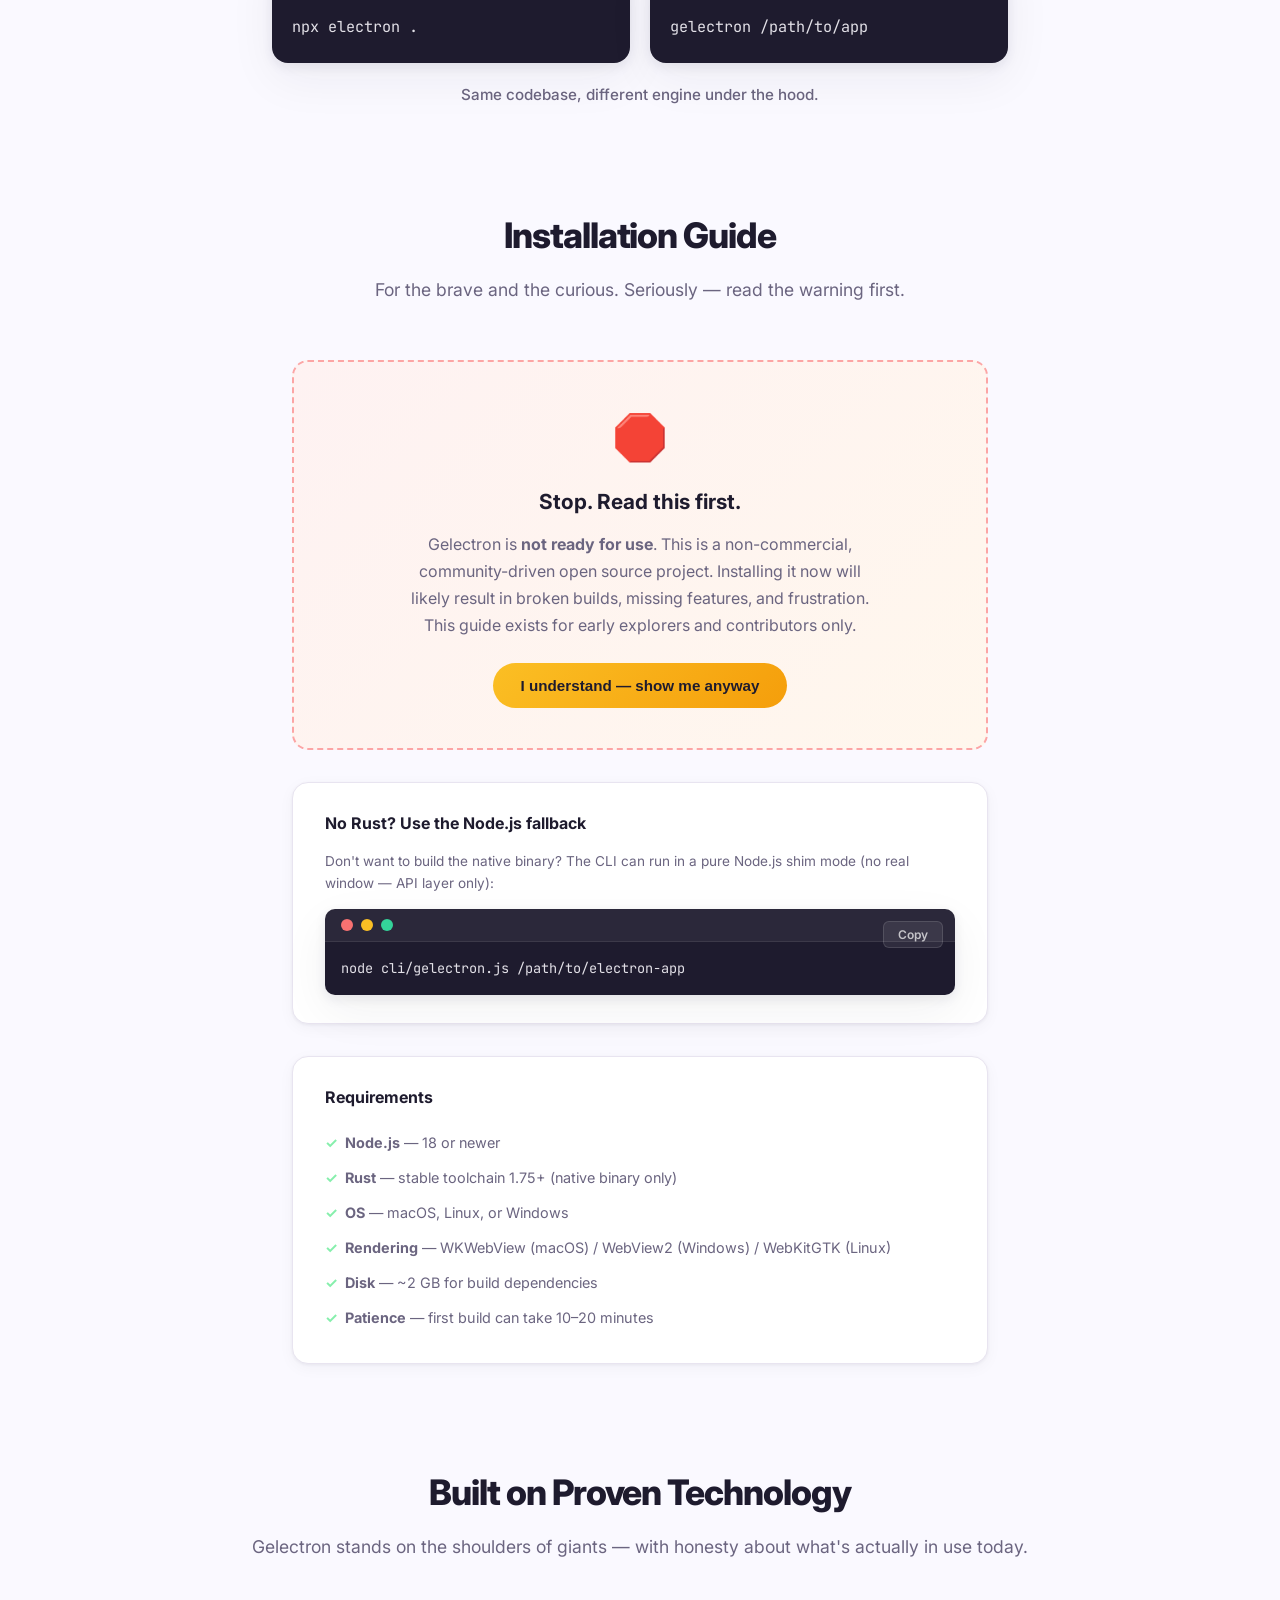
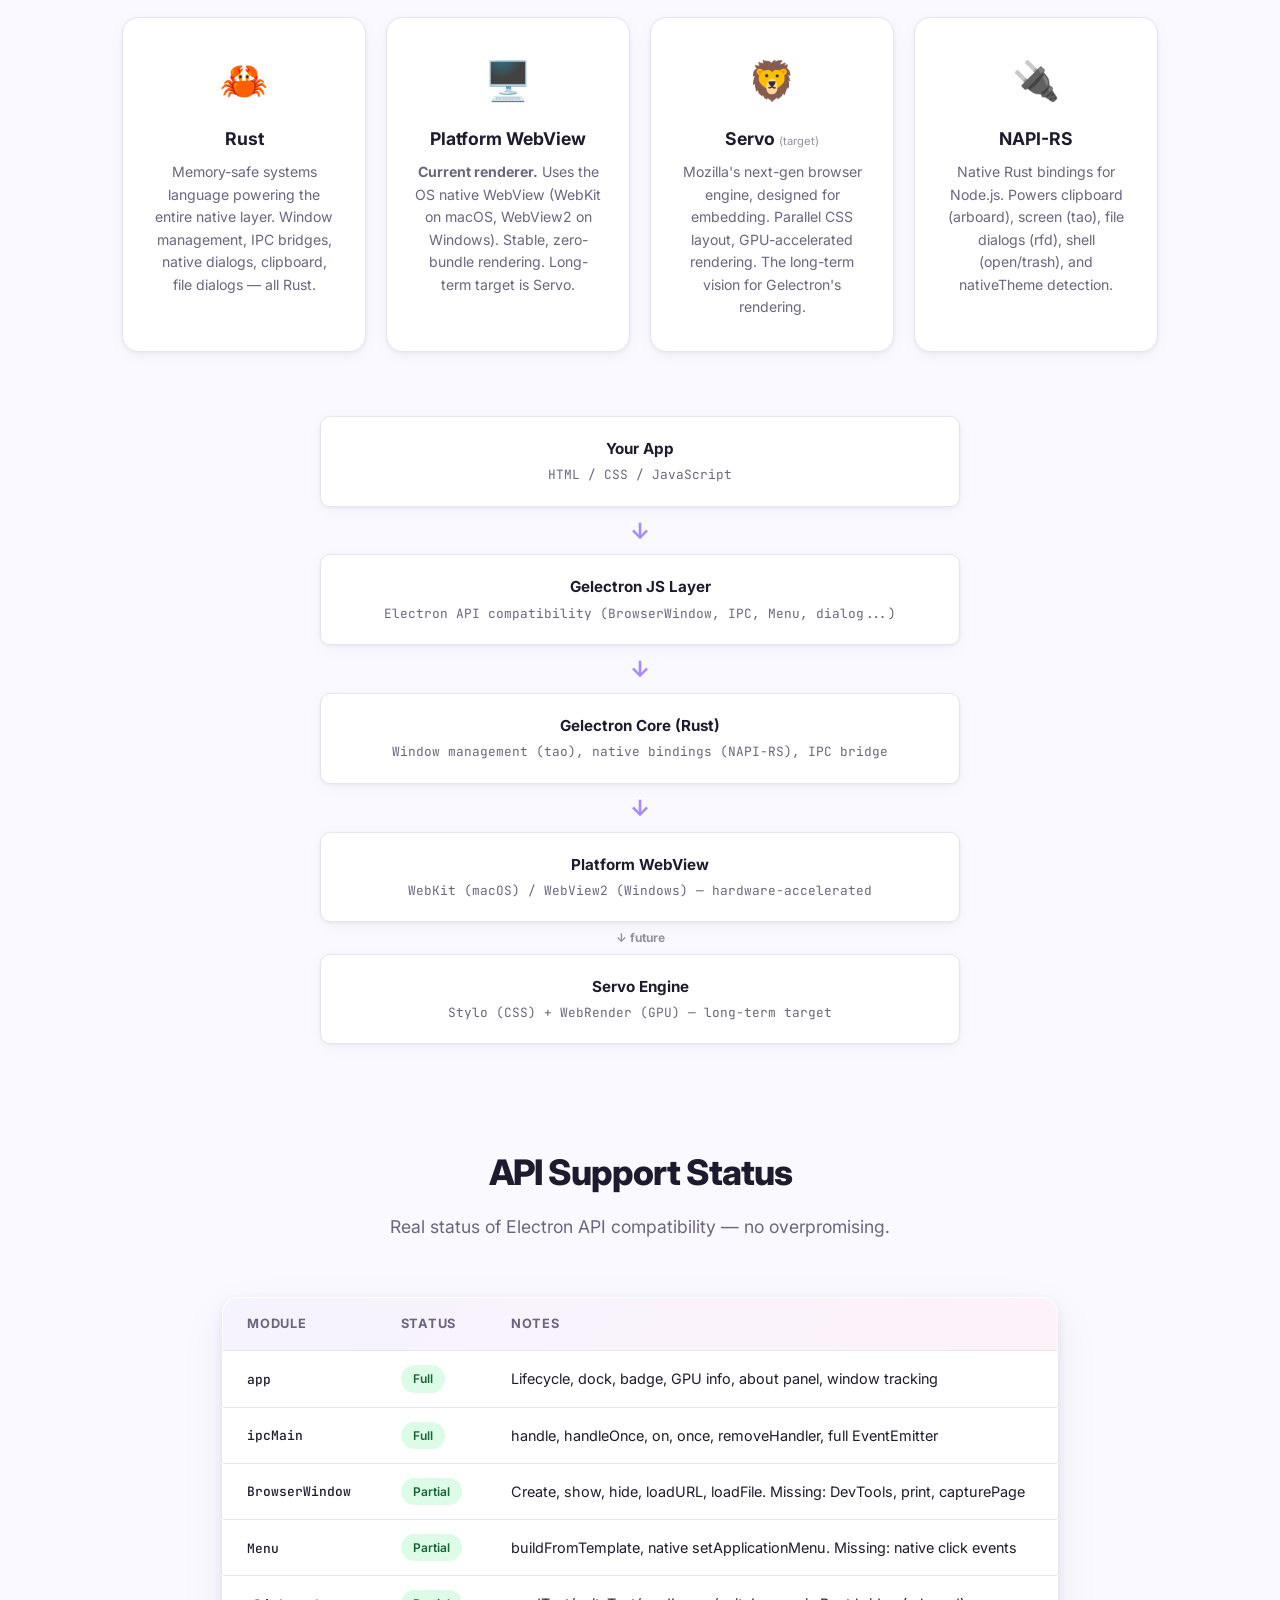
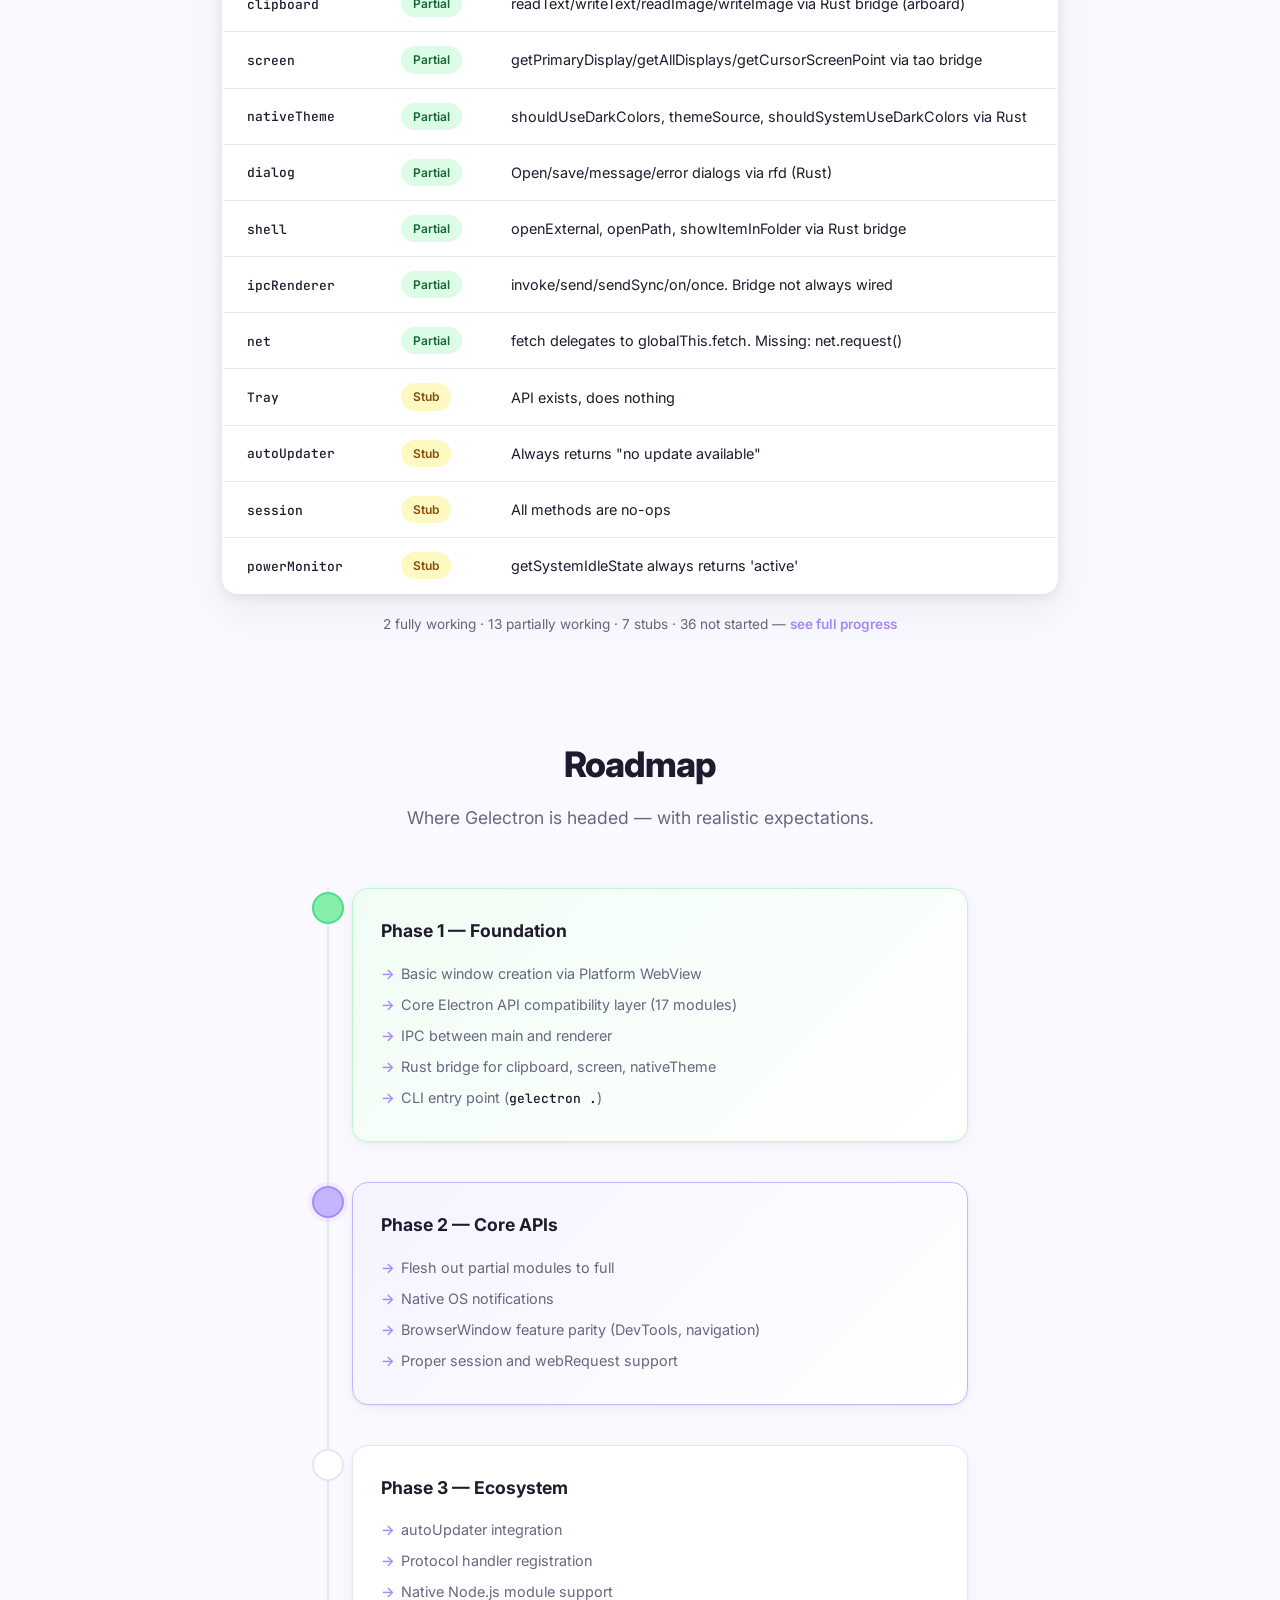
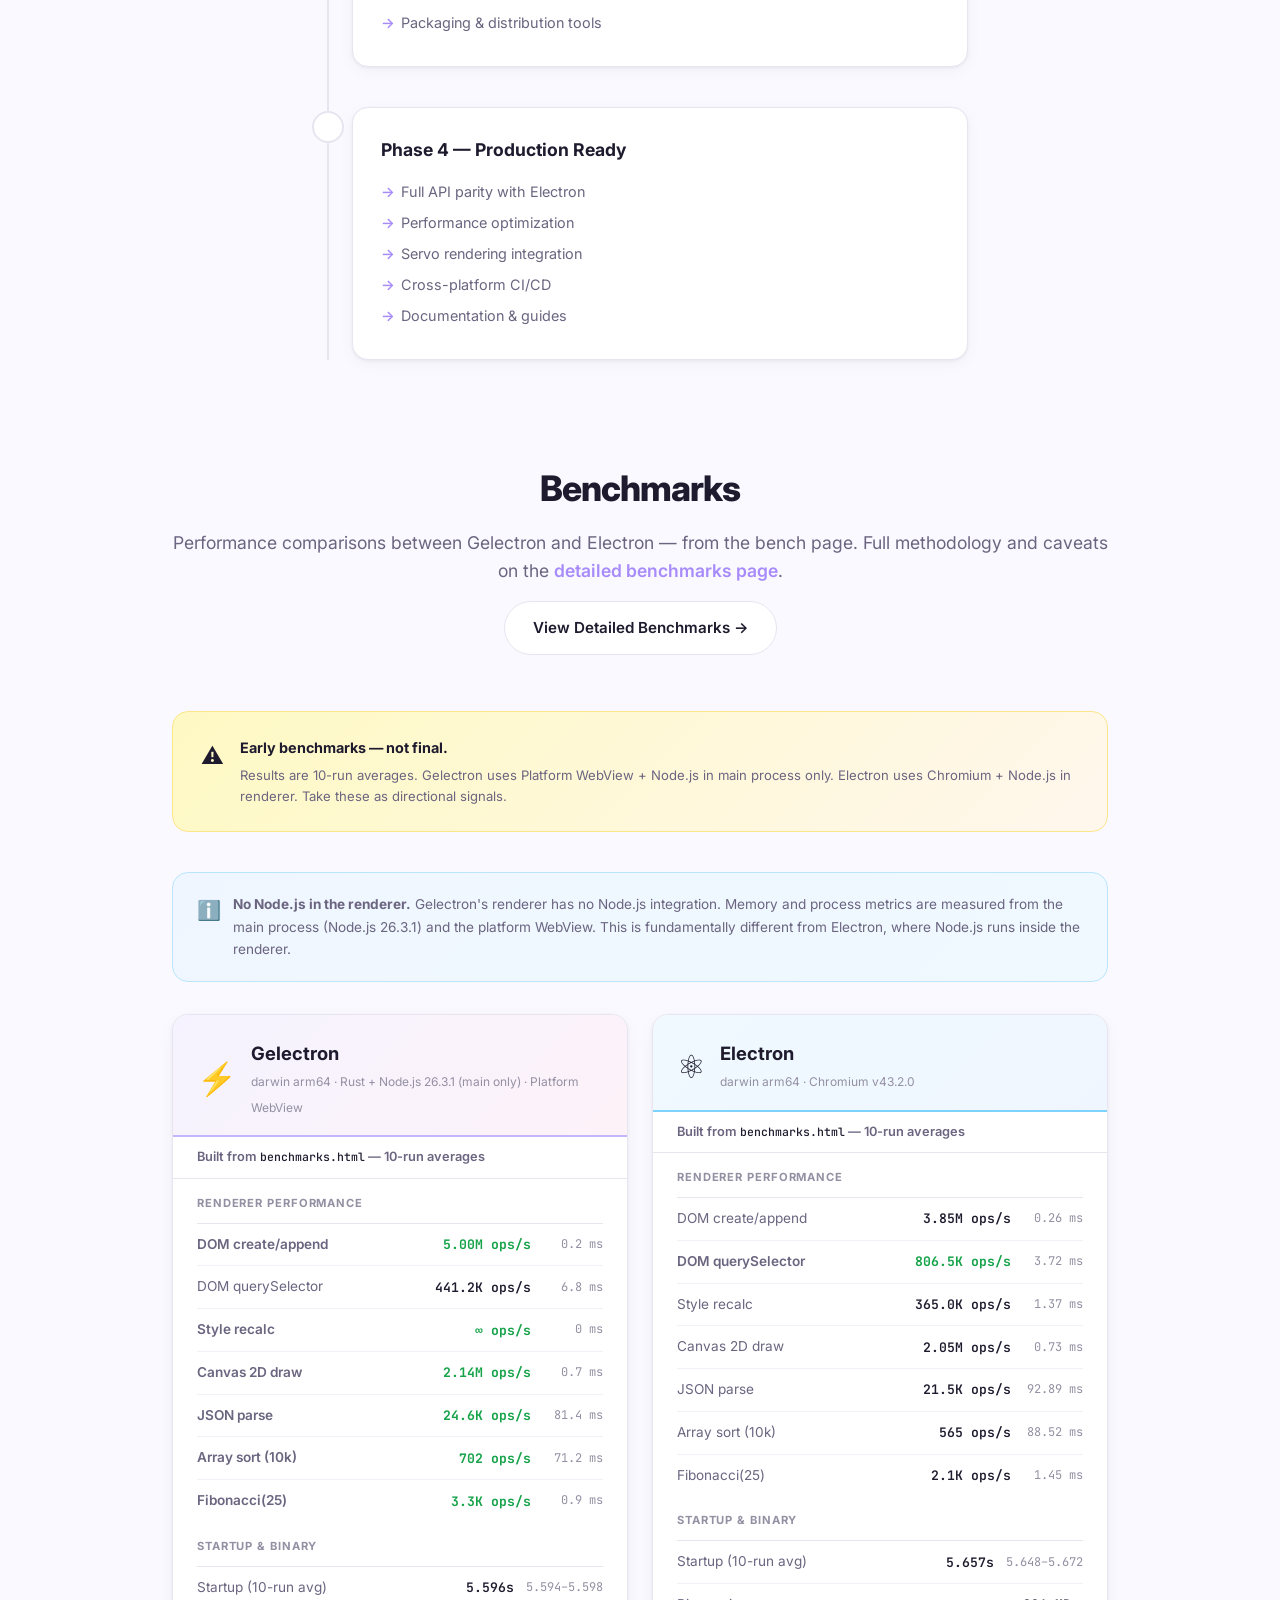
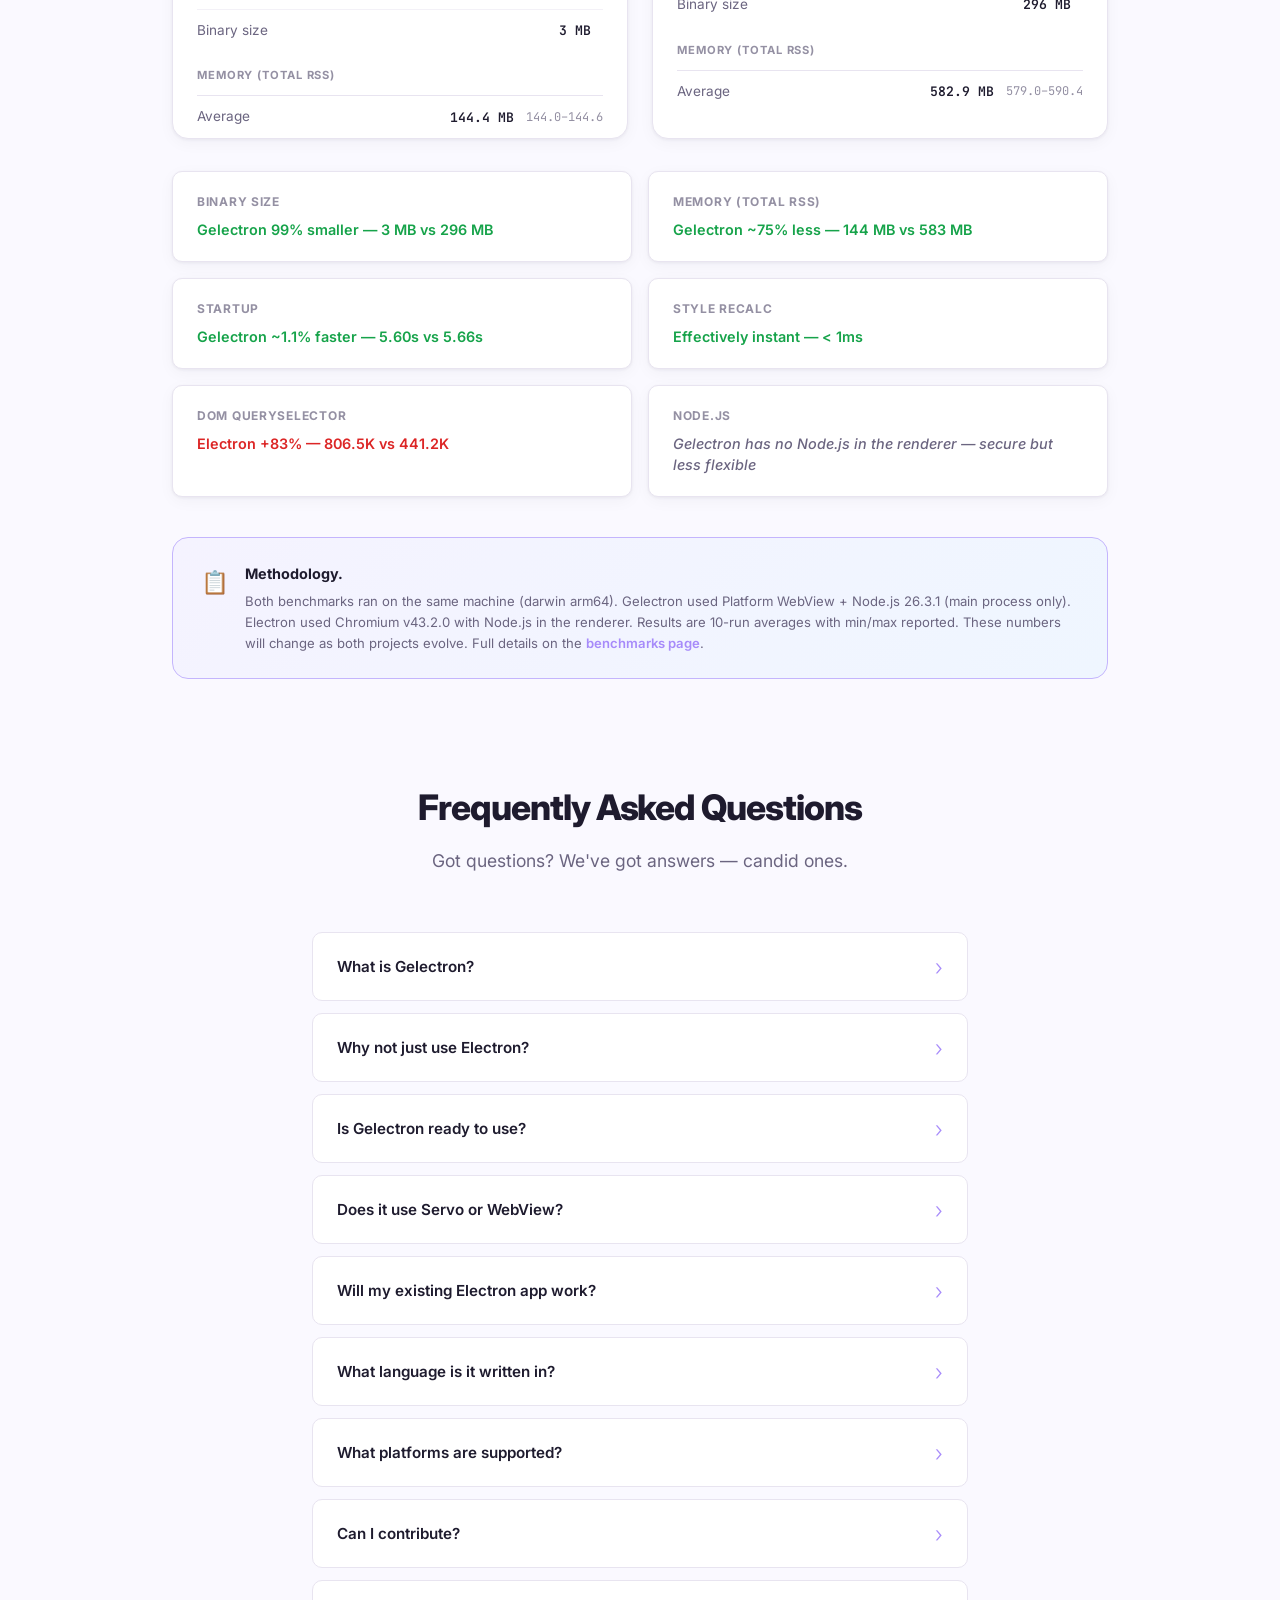
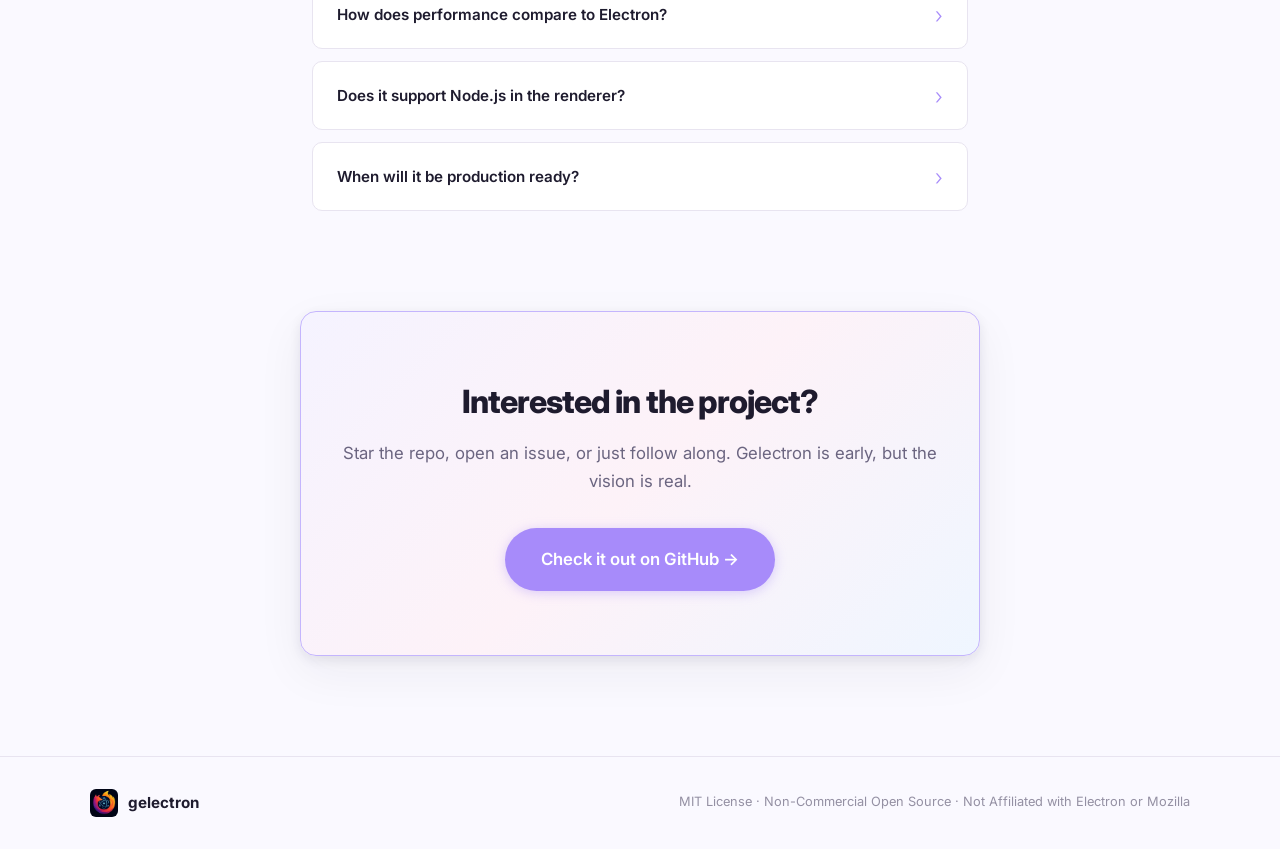
==== commit 254a0bc7: "Update benchmark results and analysis in HTML documentation" ====
--- a/index.html
+++ b/index.html
@@ -592,8 +592,8 @@
             <div class="benchmark-group-title">Startup &amp; Binary</div>
             <div class="benchmark-row">
               <span class="bench-label">Startup (10-run avg)</span>
-              <span class="bench-value">5.601s</span>
-              <span class="bench-time">5.598–5.604</span>
+              <span class="bench-value">5.596s</span>
+              <span class="bench-time">5.594–5.598</span>
             </div>
             <div class="benchmark-row">
               <span class="bench-label">Binary size</span>
@@ -604,8 +604,8 @@
             <div class="benchmark-group-title">Memory (Total RSS)</div>
             <div class="benchmark-row">
               <span class="bench-label">Average</span>
-              <span class="bench-value">131.4 MB</span>
-              <span class="bench-time">131.0–131.7</span>
+              <span class="bench-value">144.4 MB</span>
+              <span class="bench-time">144.0–144.6</span>
             </div>
           </div>
         </div>
@@ -661,8 +661,8 @@
             <div class="benchmark-group-title">Startup &amp; Binary</div>
             <div class="benchmark-row">
               <span class="bench-label">Startup (10-run avg)</span>
-              <span class="bench-value">5.671s</span>
-              <span class="bench-time">5.668–5.674</span>
+              <span class="bench-value">5.657s</span>
+              <span class="bench-time">5.648–5.672</span>
             </div>
             <div class="benchmark-row">
               <span class="bench-label">Binary size</span>
@@ -673,8 +673,8 @@
             <div class="benchmark-group-title">Memory (Total RSS)</div>
             <div class="benchmark-row">
               <span class="bench-label">Average</span>
-              <span class="bench-value">585.9 MB</span>
-              <span class="bench-time">583.3–587.4</span>
+              <span class="bench-value">582.9 MB</span>
+              <span class="bench-time">579.0–590.4</span>
             </div>
           </div>
         </div>
@@ -687,11 +687,11 @@
         </div>
         <div class="summary-item">
           <div class="summary-label">Memory (Total RSS)</div>
-          <div class="summary-result gelectron">Gelectron ~78% less — 131 MB vs 586 MB</div>
+          <div class="summary-result gelectron">Gelectron ~75% less — 144 MB vs 583 MB</div>
         </div>
         <div class="summary-item">
           <div class="summary-label">Startup</div>
-          <div class="summary-result gelectron">Gelectron ~1.2% faster — 5.60s vs 5.67s</div>
+          <div class="summary-result gelectron">Gelectron ~1.1% faster — 5.60s vs 5.66s</div>
         </div>
         <div class="summary-item">
           <div class="summary-label">Style Recalc</div>
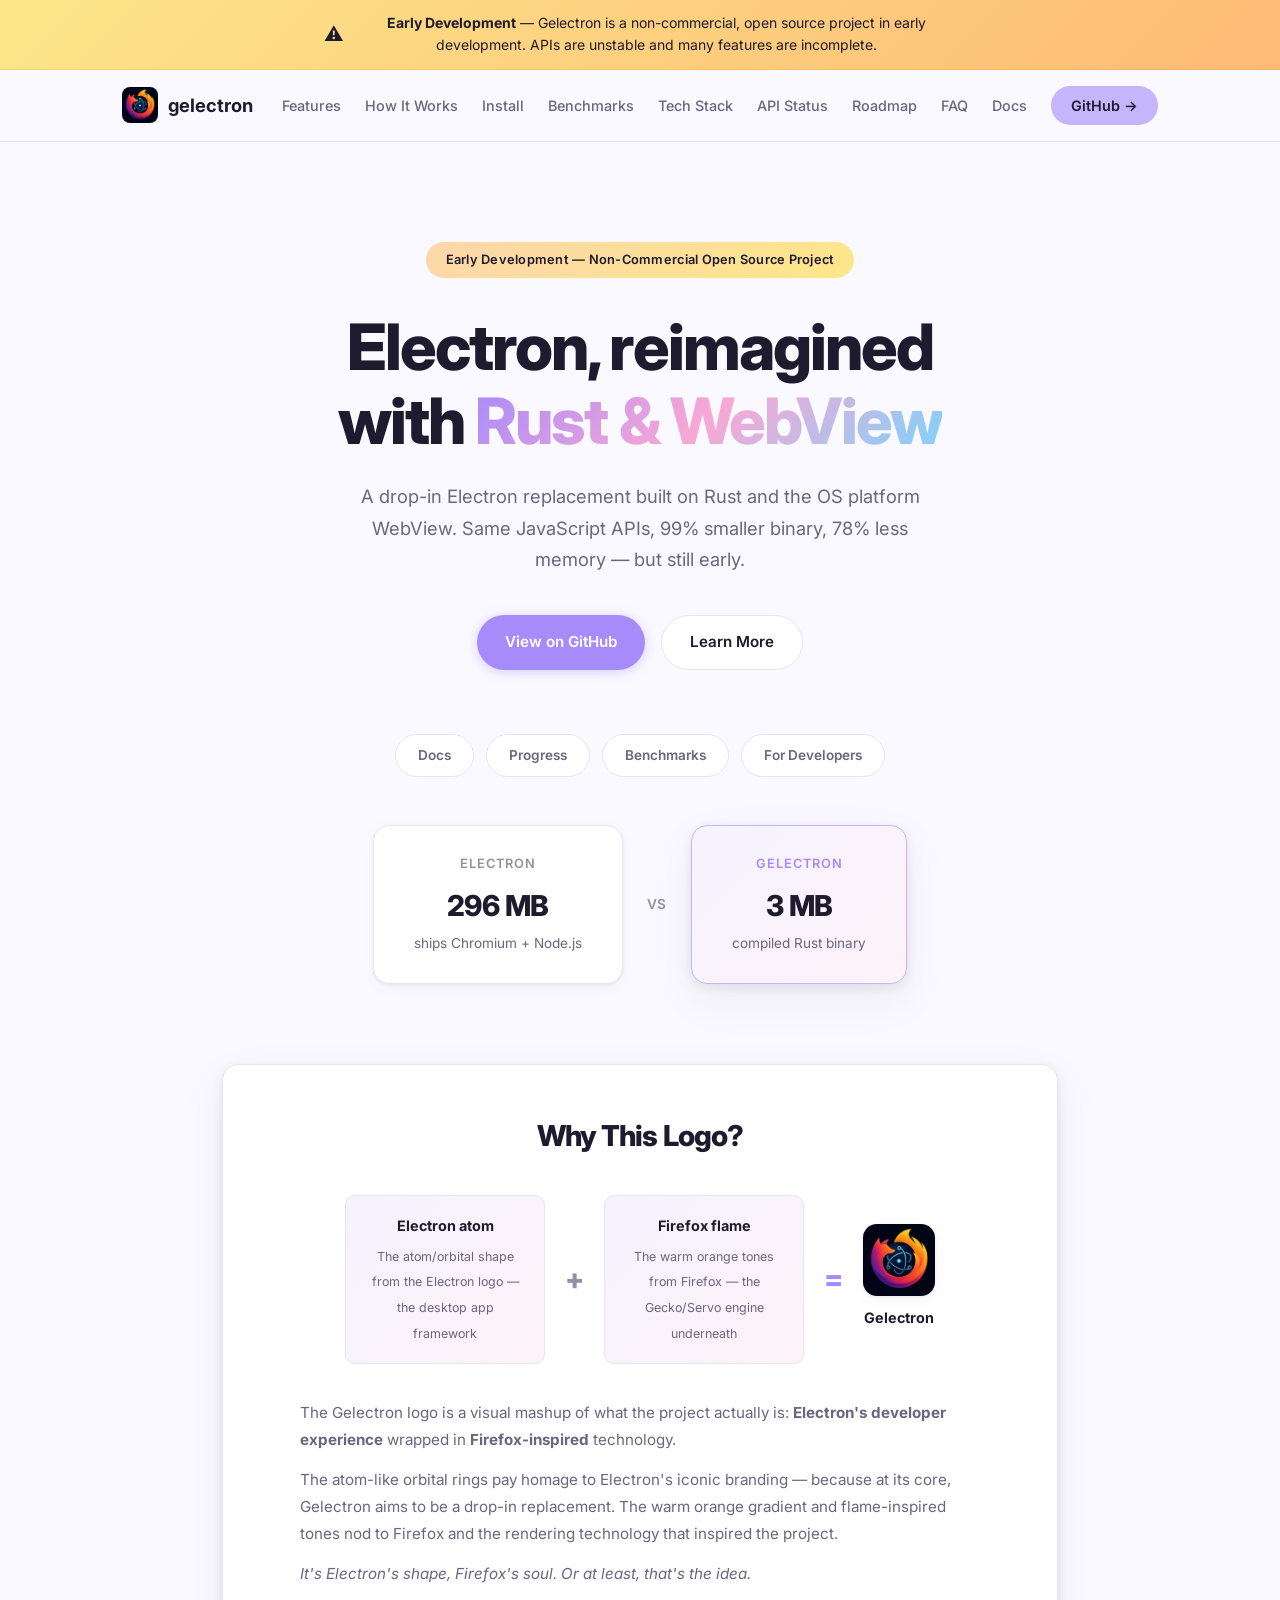
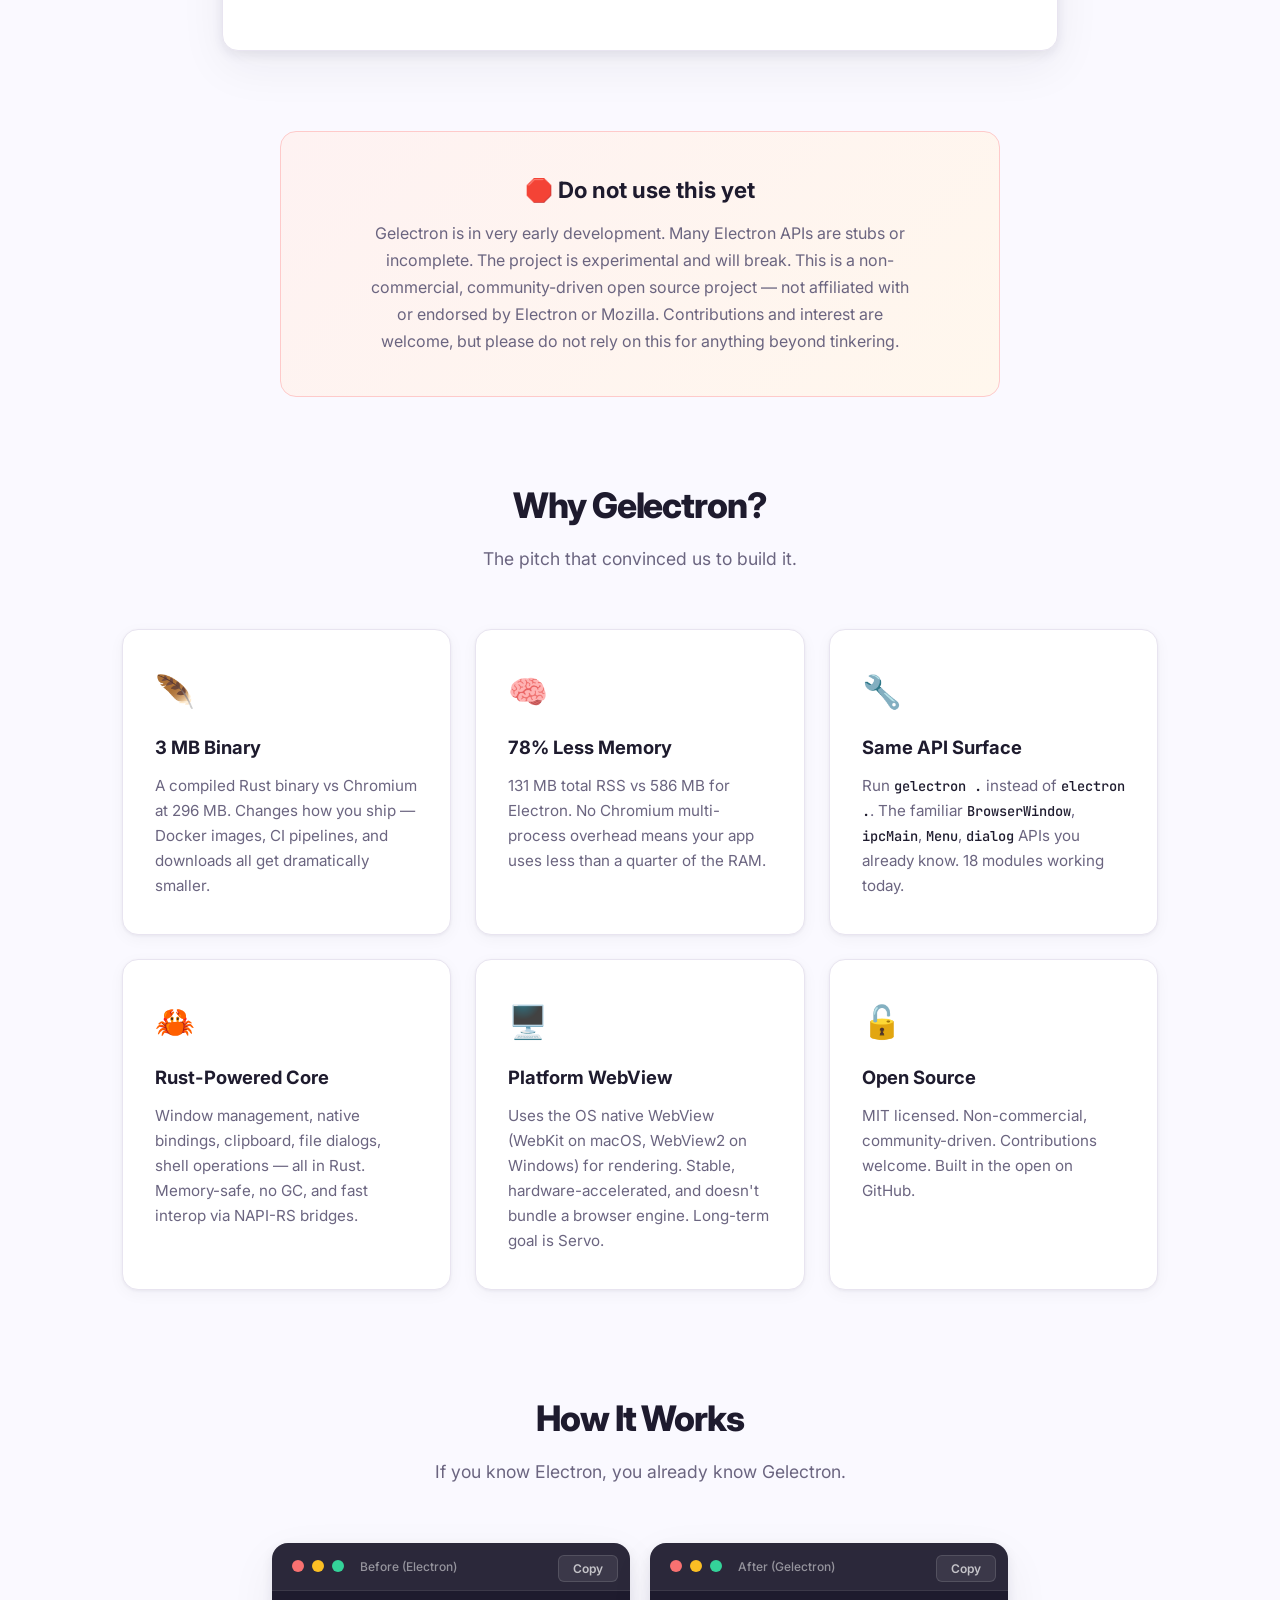
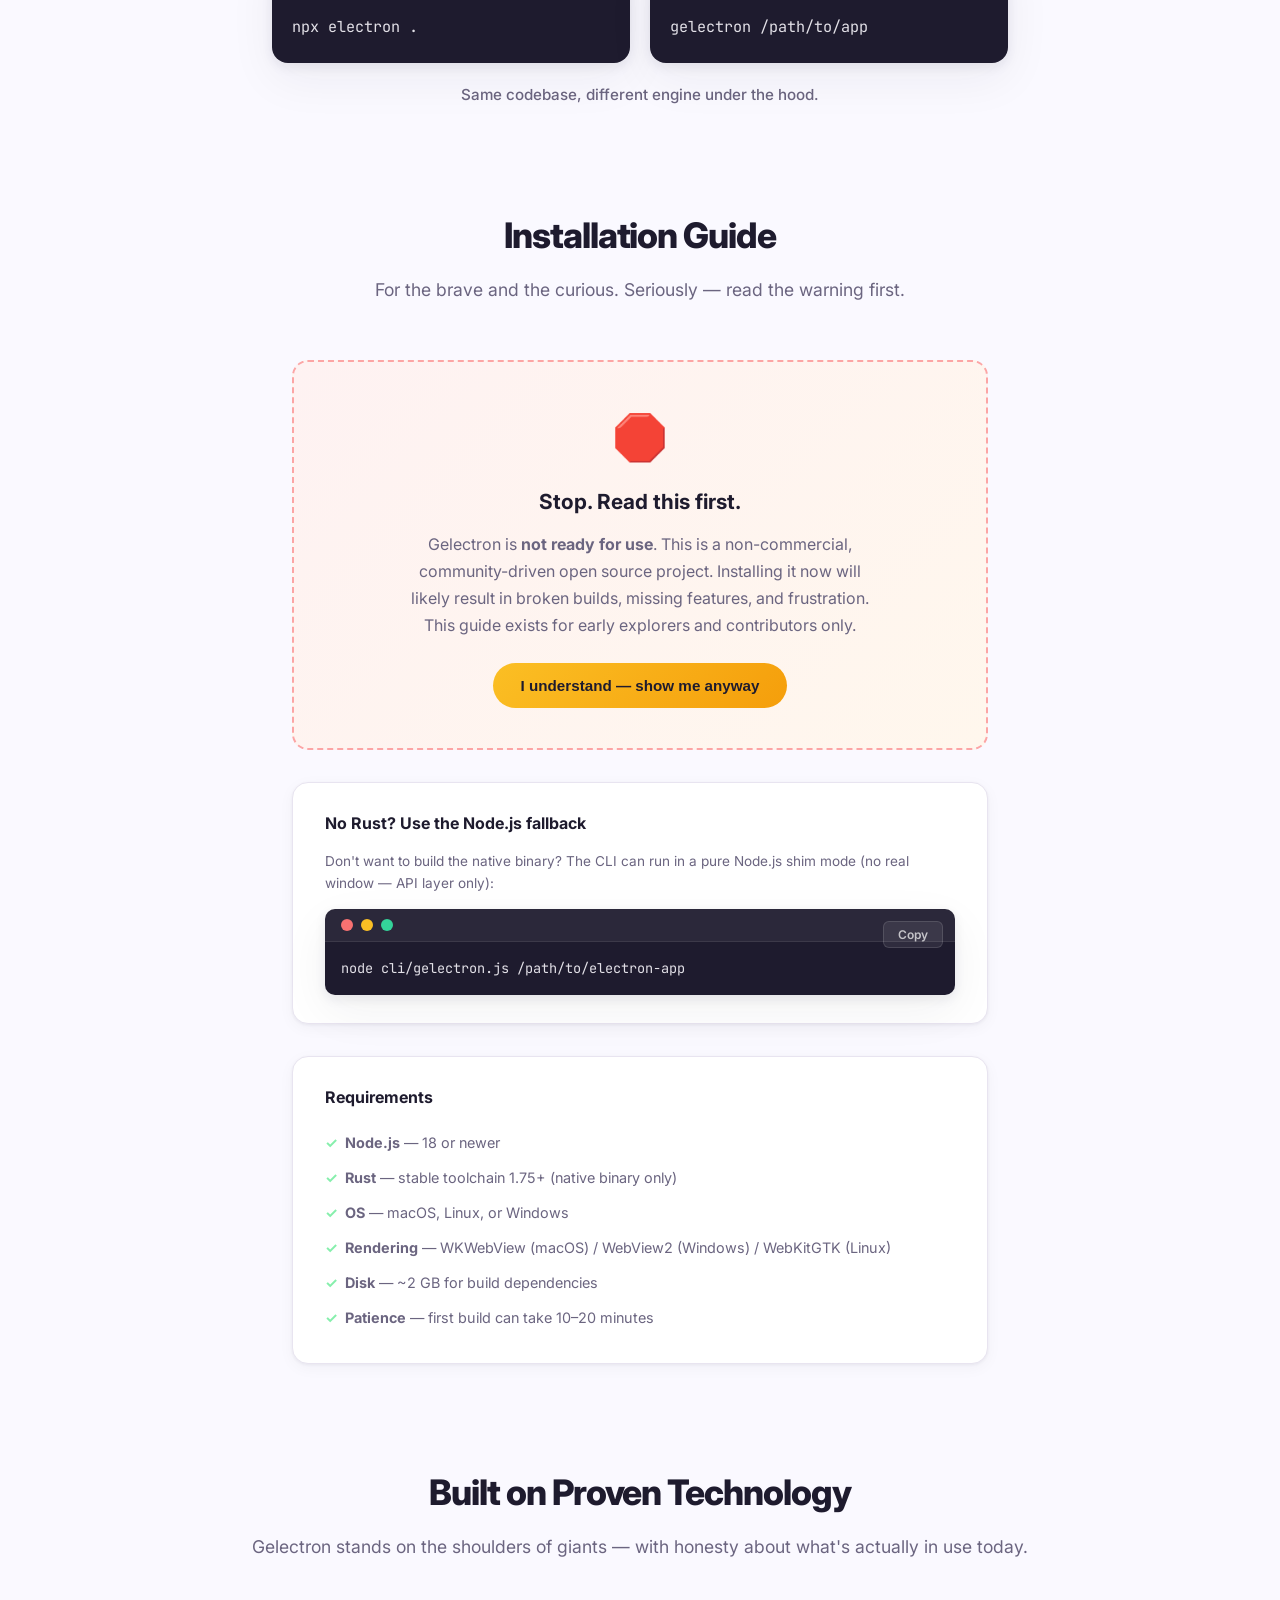
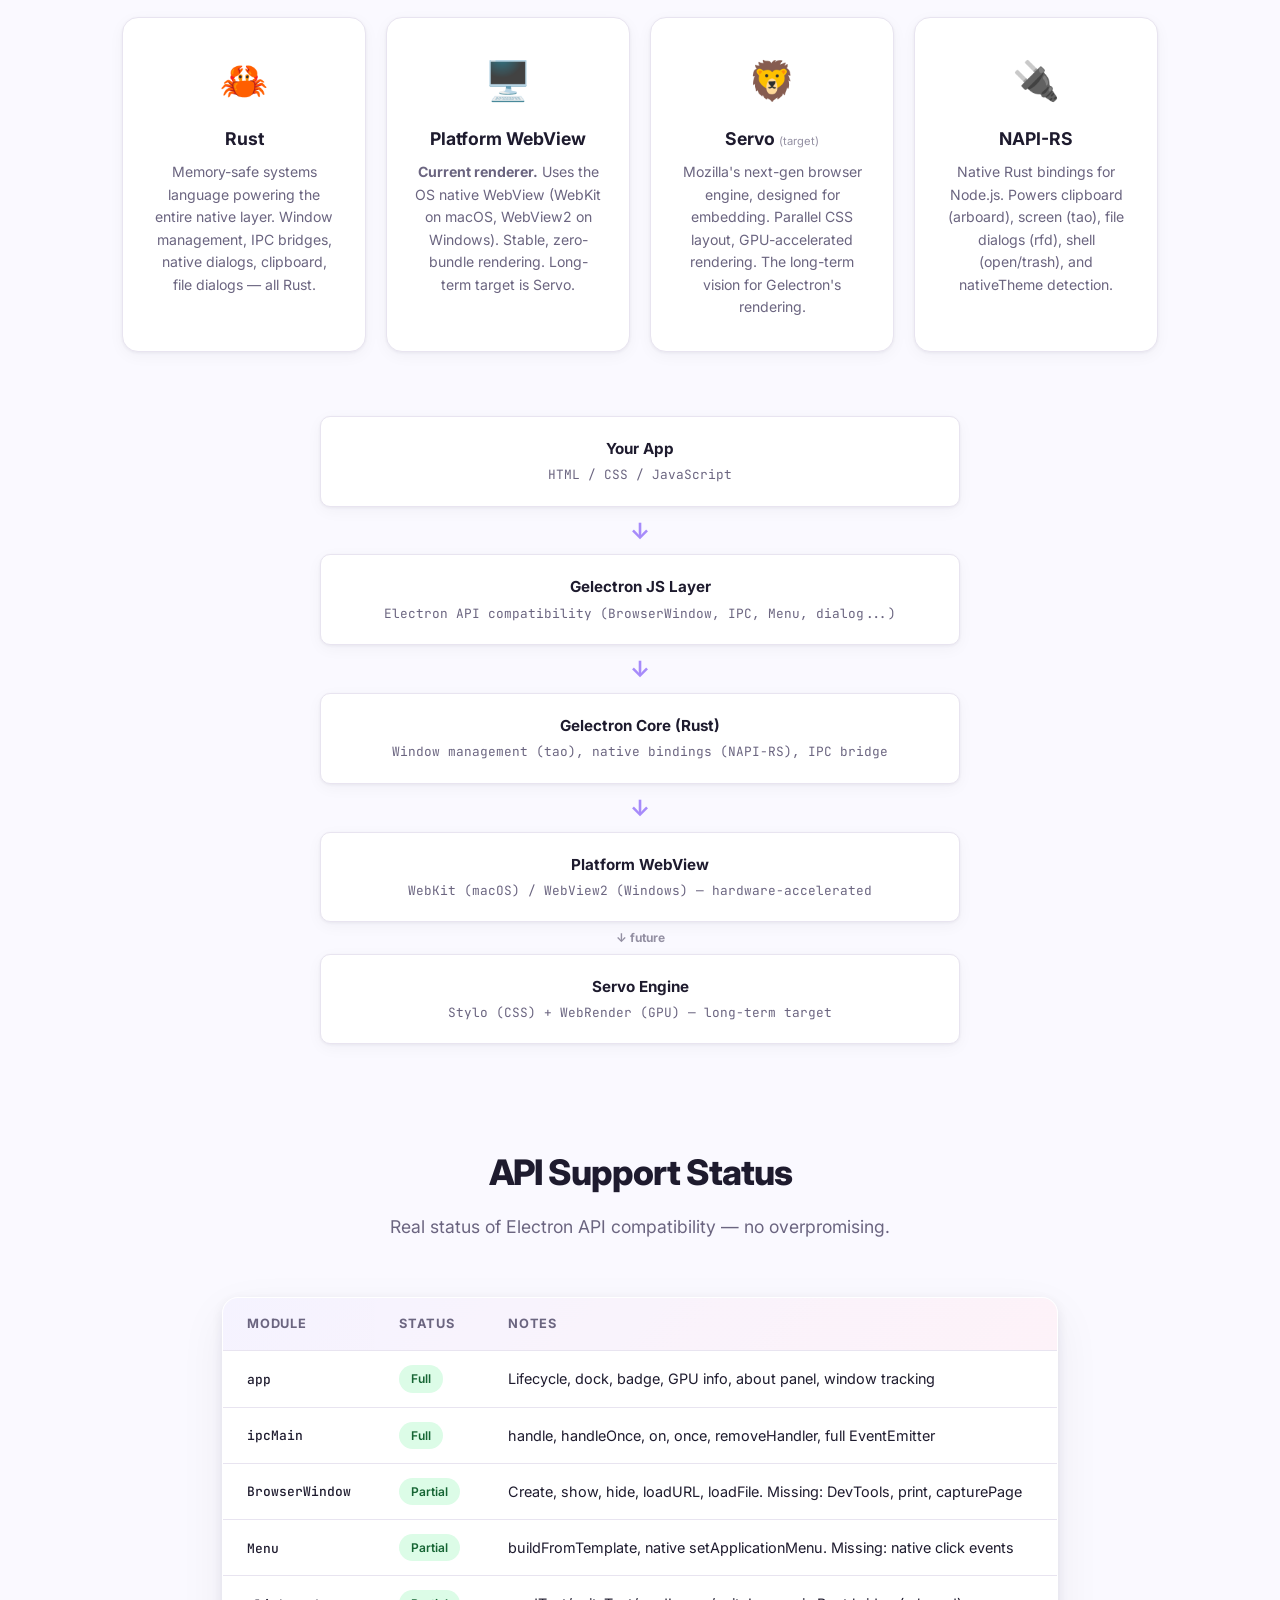
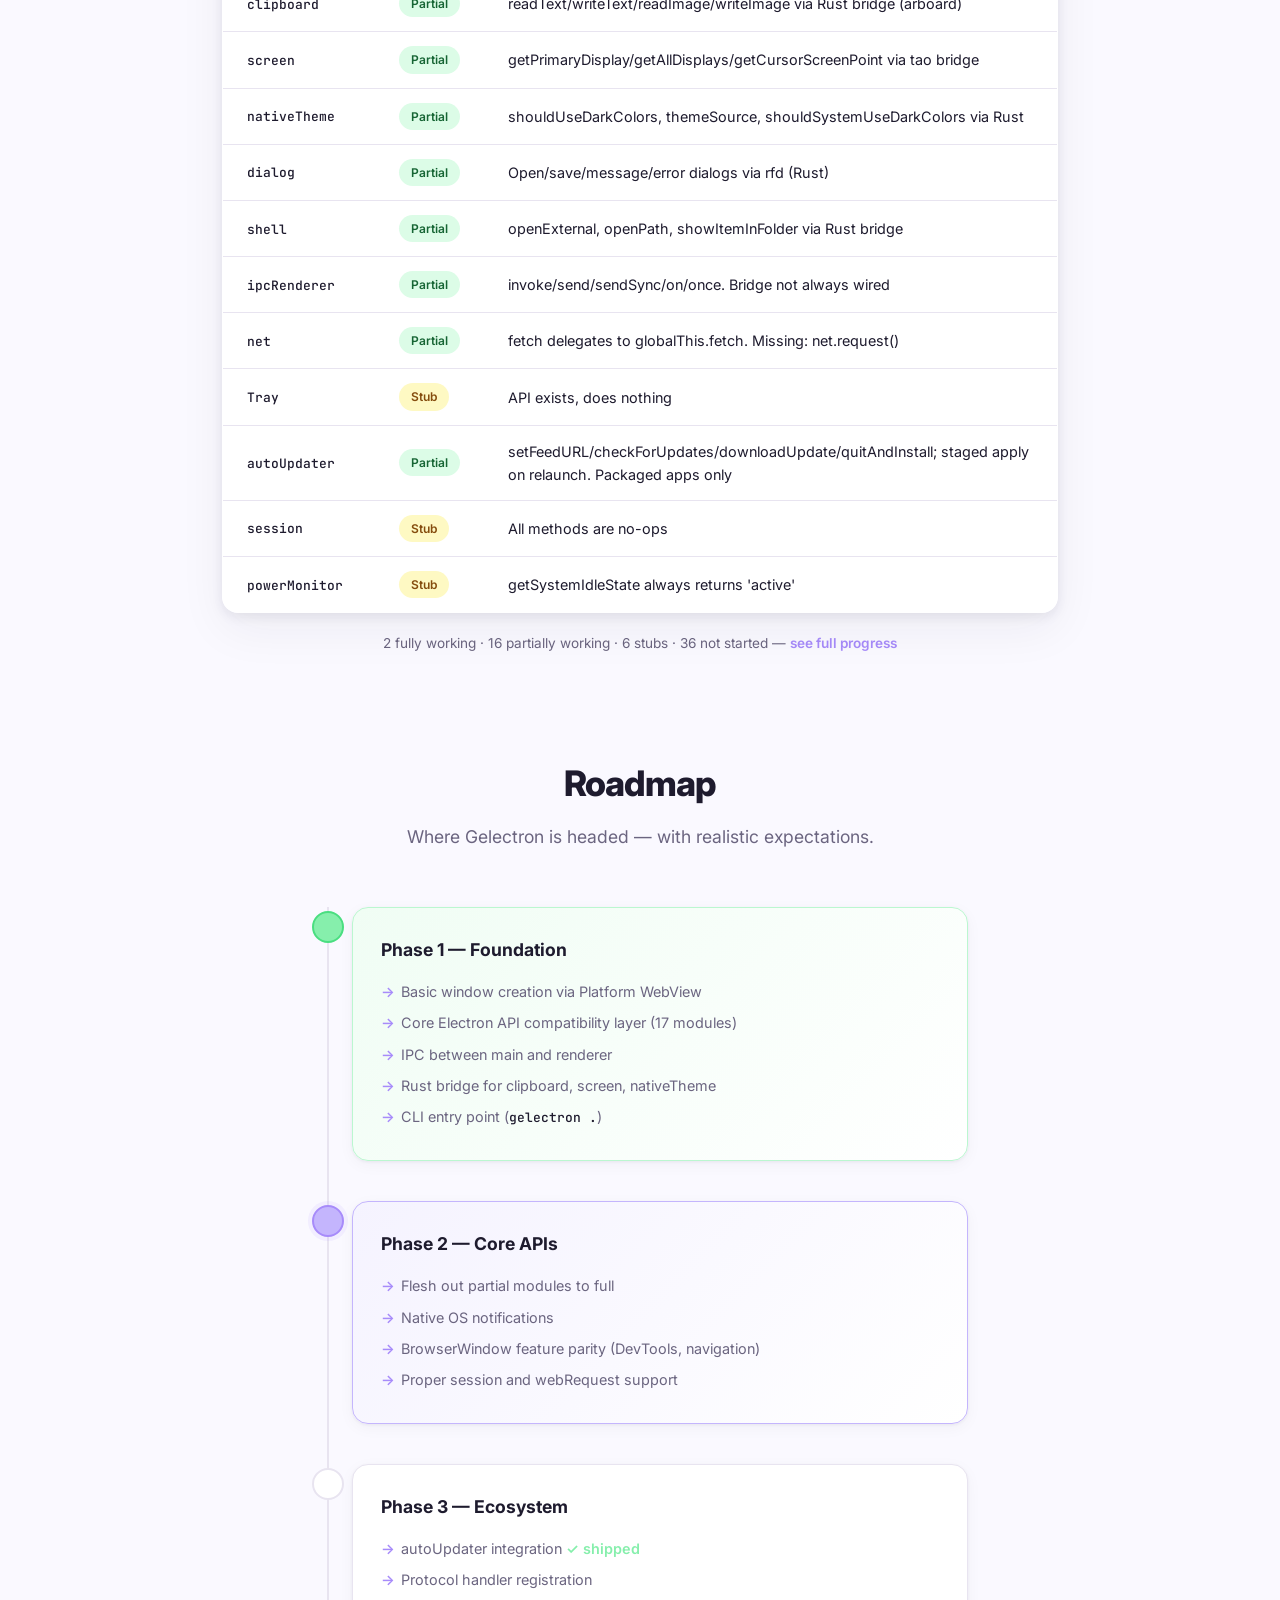
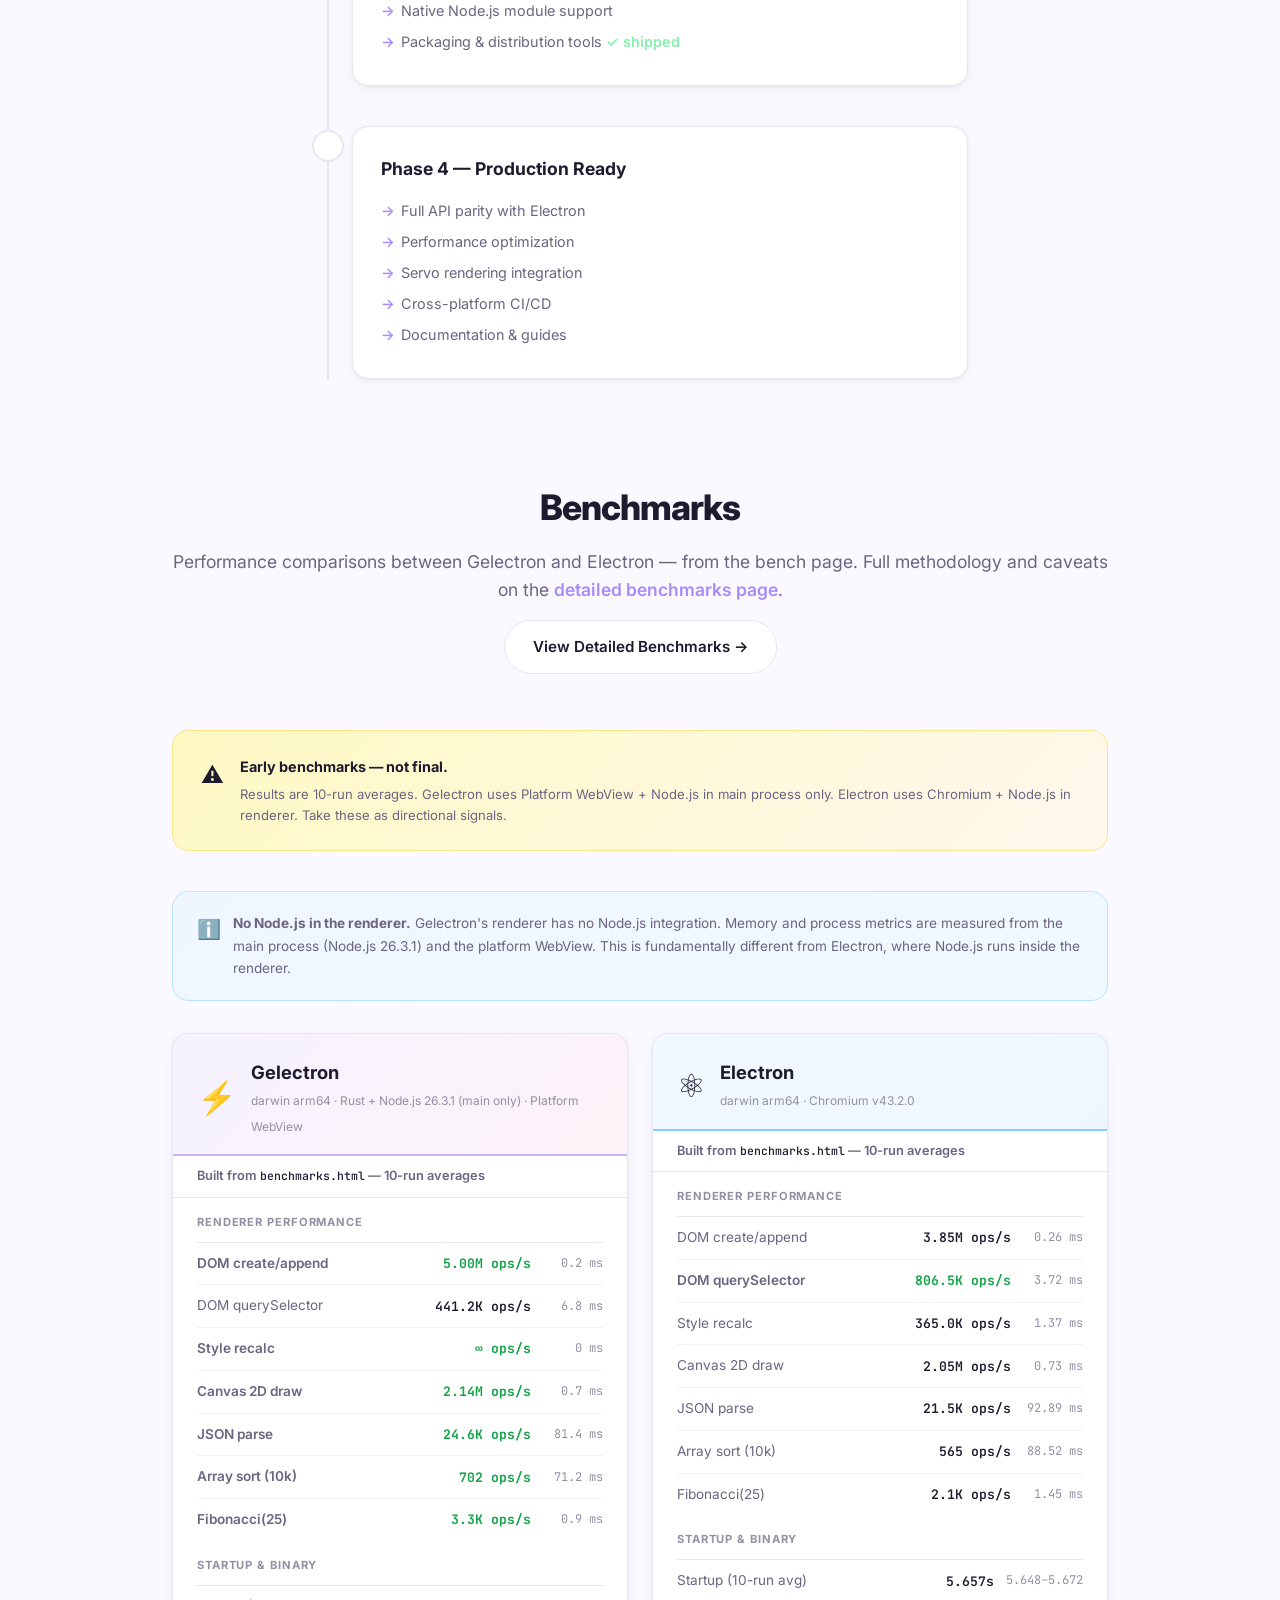
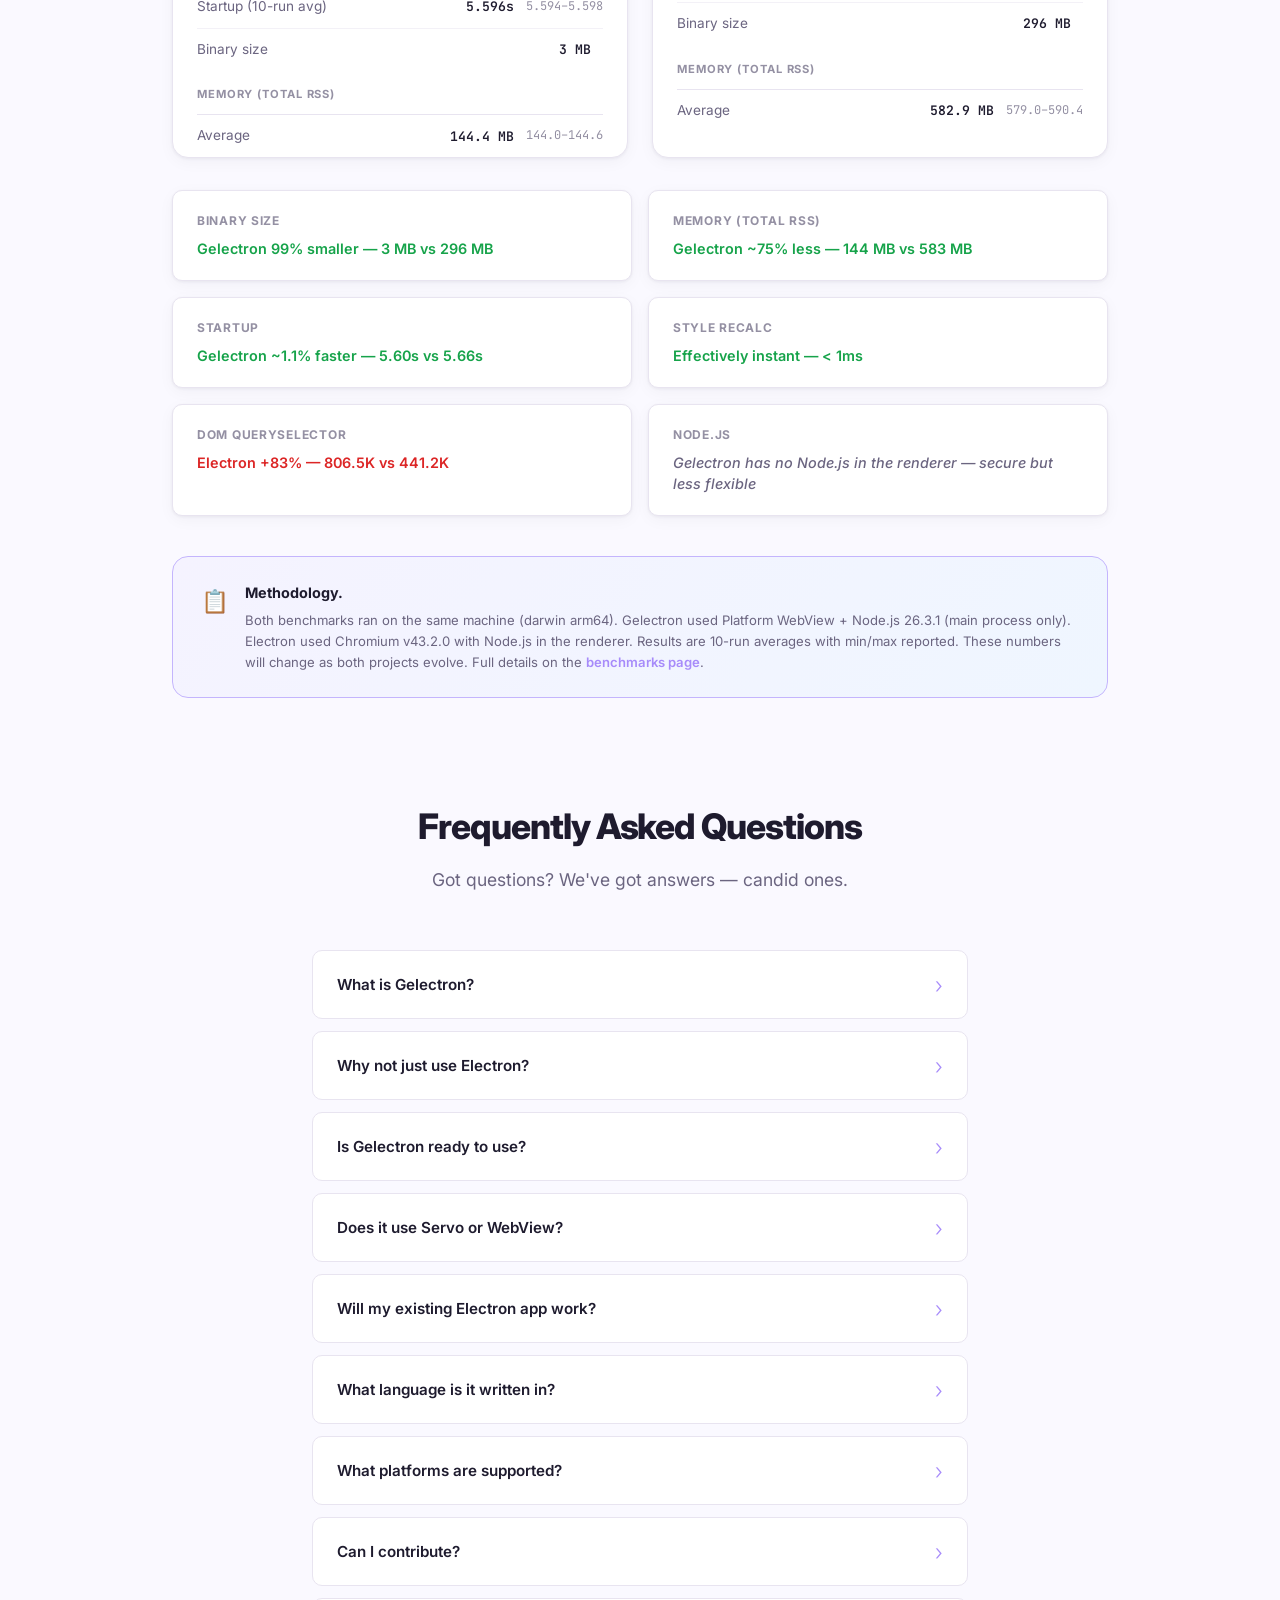
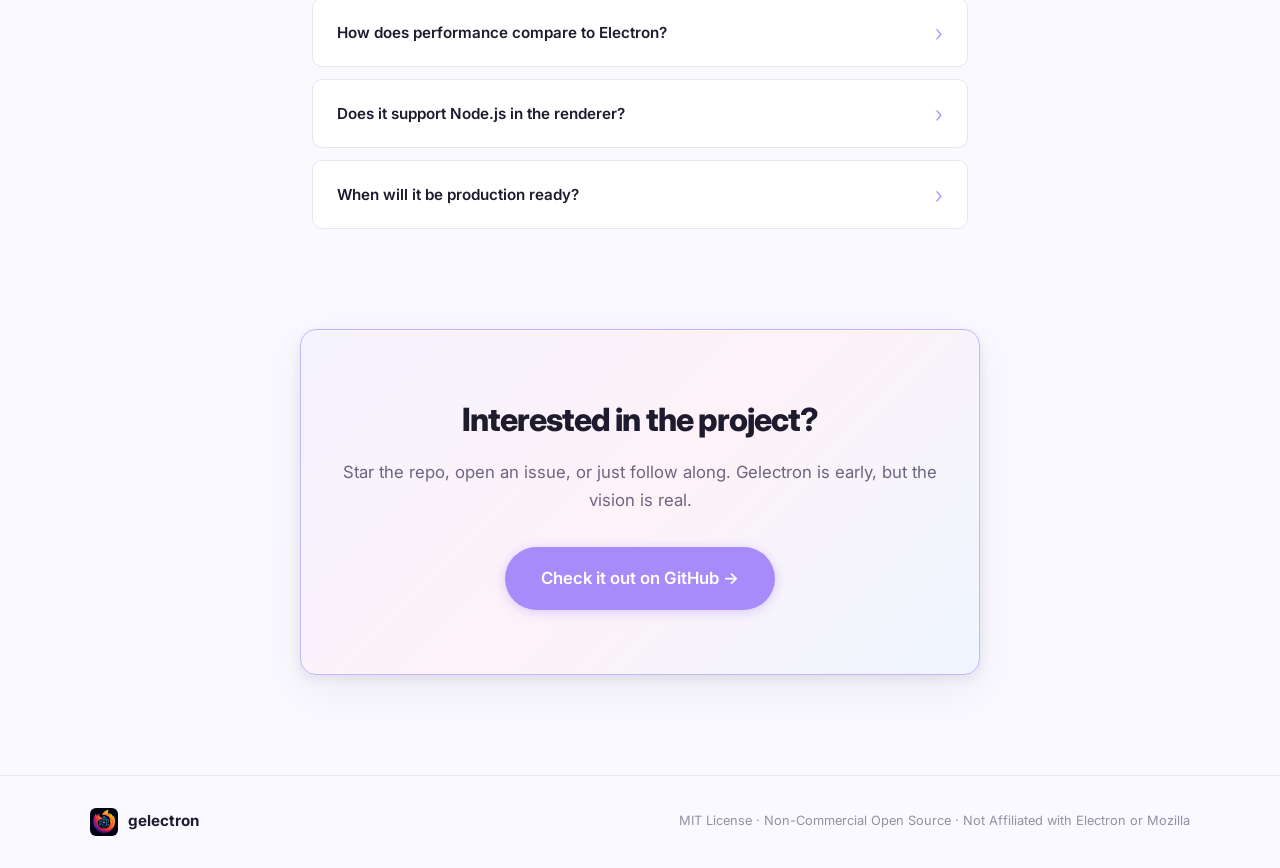
==== commit ab97a6a8: "Update documentation to reflect auto-updater implementation and benchmark results" ====
--- a/index.html
+++ b/index.html
@@ -126,7 +126,7 @@
         <div class="feature-card">
           <div class="feature-icon">🔧</div>
           <h3>Same API Surface</h3>
-          <p>Run <code>gelectron .</code> instead of <code>electron .</code>. The familiar <code>BrowserWindow</code>, <code>ipcMain</code>, <code>Menu</code>, <code>dialog</code> APIs you already know. 17 modules partially working today.</p>
+          <p>Run <code>gelectron .</code> instead of <code>electron .</code>. The familiar <code>BrowserWindow</code>, <code>ipcMain</code>, <code>Menu</code>, <code>dialog</code> APIs you already know. 18 modules working today.</p>
         </div>
         <div class="feature-card">
           <div class="feature-icon">🦀</div>
@@ -439,8 +439,8 @@
             </tr>
             <tr>
               <td><code>autoUpdater</code></td>
-              <td><span class="status stub">Stub</span></td>
-              <td>Always returns "no update available"</td>
+              <td><span class="status implemented">Partial</span></td>
+              <td>setFeedURL/checkForUpdates/downloadUpdate/quitAndInstall; staged apply on relaunch. Packaged apps only</td>
             </tr>
             <tr>
               <td><code>session</code></td>
@@ -456,7 +456,7 @@
         </table>
       </div>
       <p style="text-align:center;margin-top:20px;color:var(--text-muted);font-size:0.85rem;">
-        2 fully working · 13 partially working · 7 stubs · 36 not started
+        2 fully working · 16 partially working · 6 stubs · 36 not started
         — <a href="progress.html" style="color:var(--pastel-purple);font-weight:600;">see full progress</a>
       </p>
     </section>
@@ -497,10 +497,10 @@
           <div class="roadmap-content">
             <h3>Phase 3 — Ecosystem</h3>
             <ul>
-              <li>autoUpdater integration</li>
+              <li>autoUpdater integration <span style="color:var(--pastel-mint);font-weight:600;">✓ shipped</span></li>
               <li>Protocol handler registration</li>
               <li>Native Node.js module support</li>
-              <li>Packaging &amp; distribution tools</li>
+              <li>Packaging &amp; distribution tools <span style="color:var(--pastel-mint);font-weight:600;">✓ shipped</span></li>
             </ul>
           </div>
         </div>
@@ -764,7 +764,7 @@
             <span class="faq-chevron">›</span>
           </button>
           <div class="faq-answer">
-            <p>Eventually, yes — that's the goal. Simple apps that use only <code>BrowserWindow</code>, <code>ipcMain</code>, <code>Menu</code>, and <code>dialog</code> may work today. Apps using <code>Tray</code>, <code>autoUpdater</code>, <code>session</code>, native Node.js modules, or calling <code>require()</code> in the renderer will not work.</p>
+            <p>Eventually, yes — that's the goal. Simple apps that use only <code>BrowserWindow</code>, <code>ipcMain</code>, <code>Menu</code>, and <code>dialog</code> may work today. Apps using <code>Tray</code>, <code>session</code>, native Node.js modules, or calling <code>require()</code> in the renderer will not work. <code>autoUpdater</code> works for packaged apps with a hosted update feed.</p>
           </div>
         </div>
         <div class="faq-item">
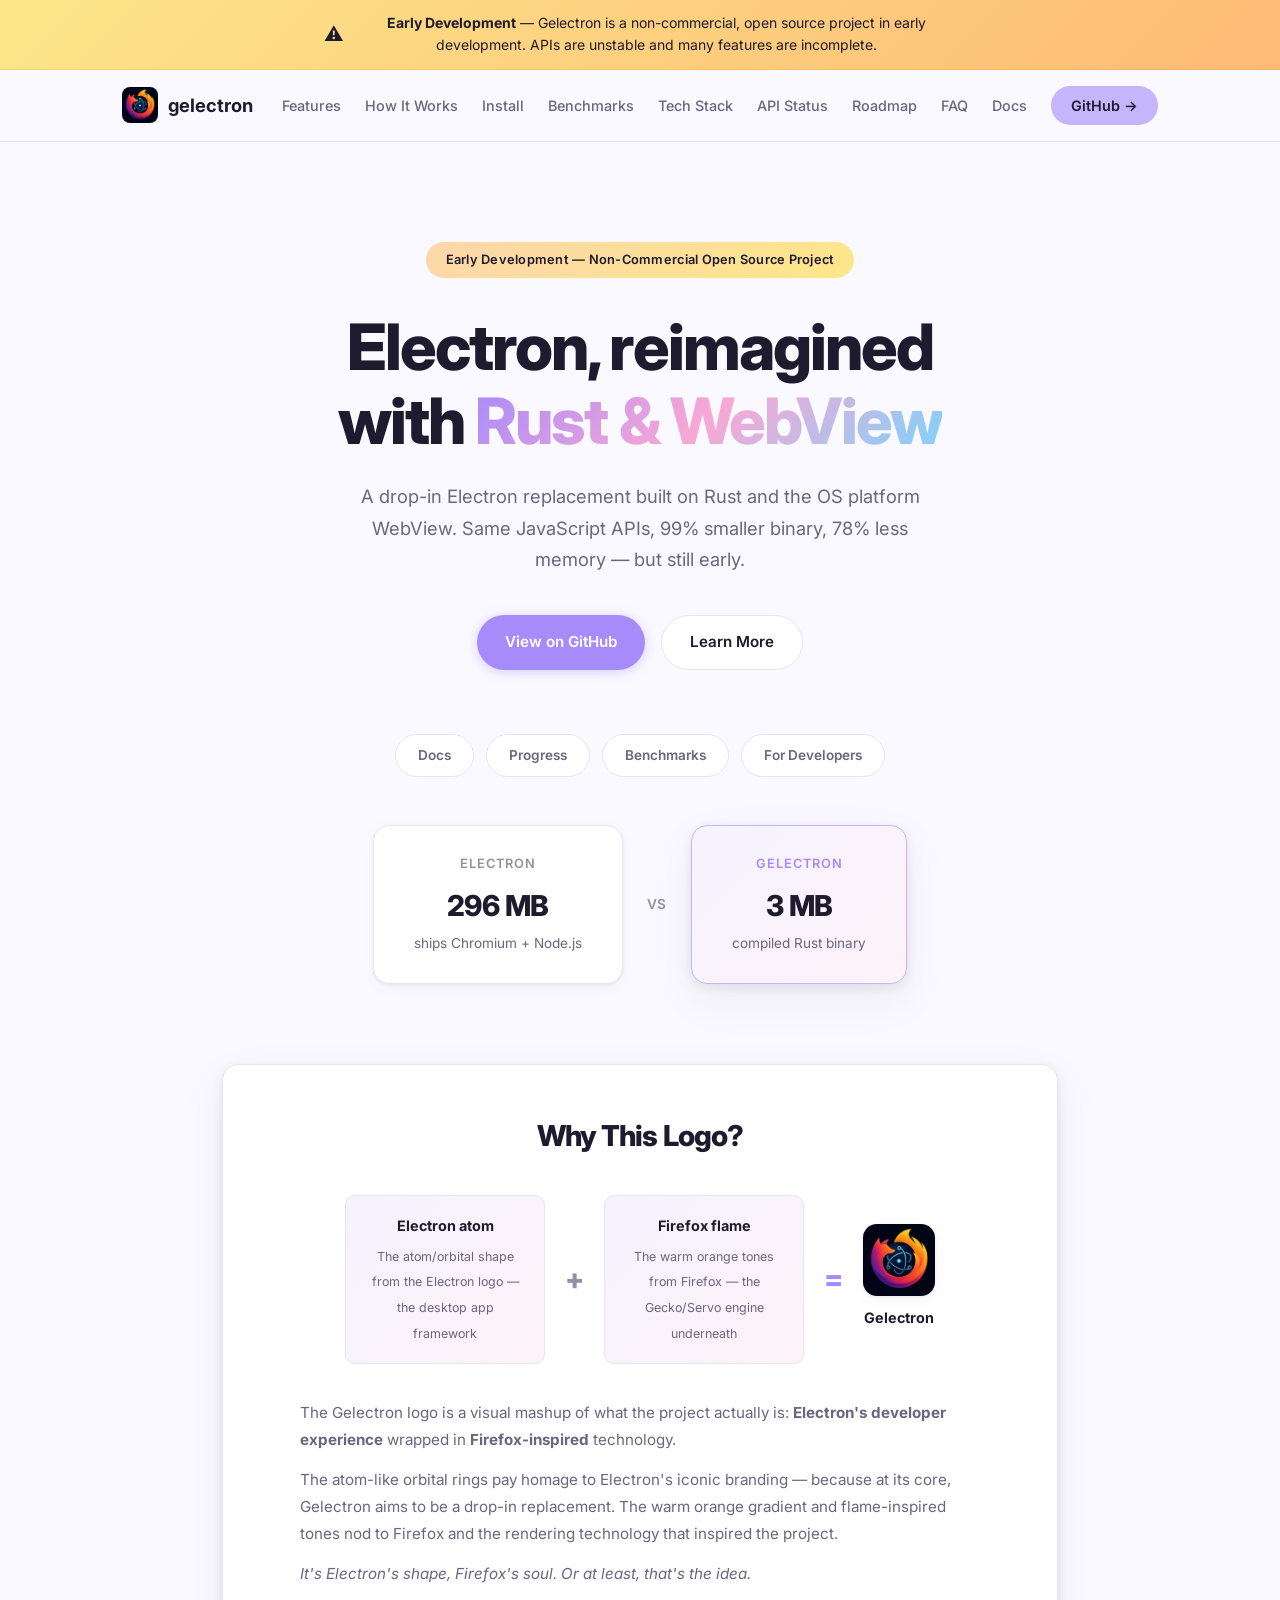
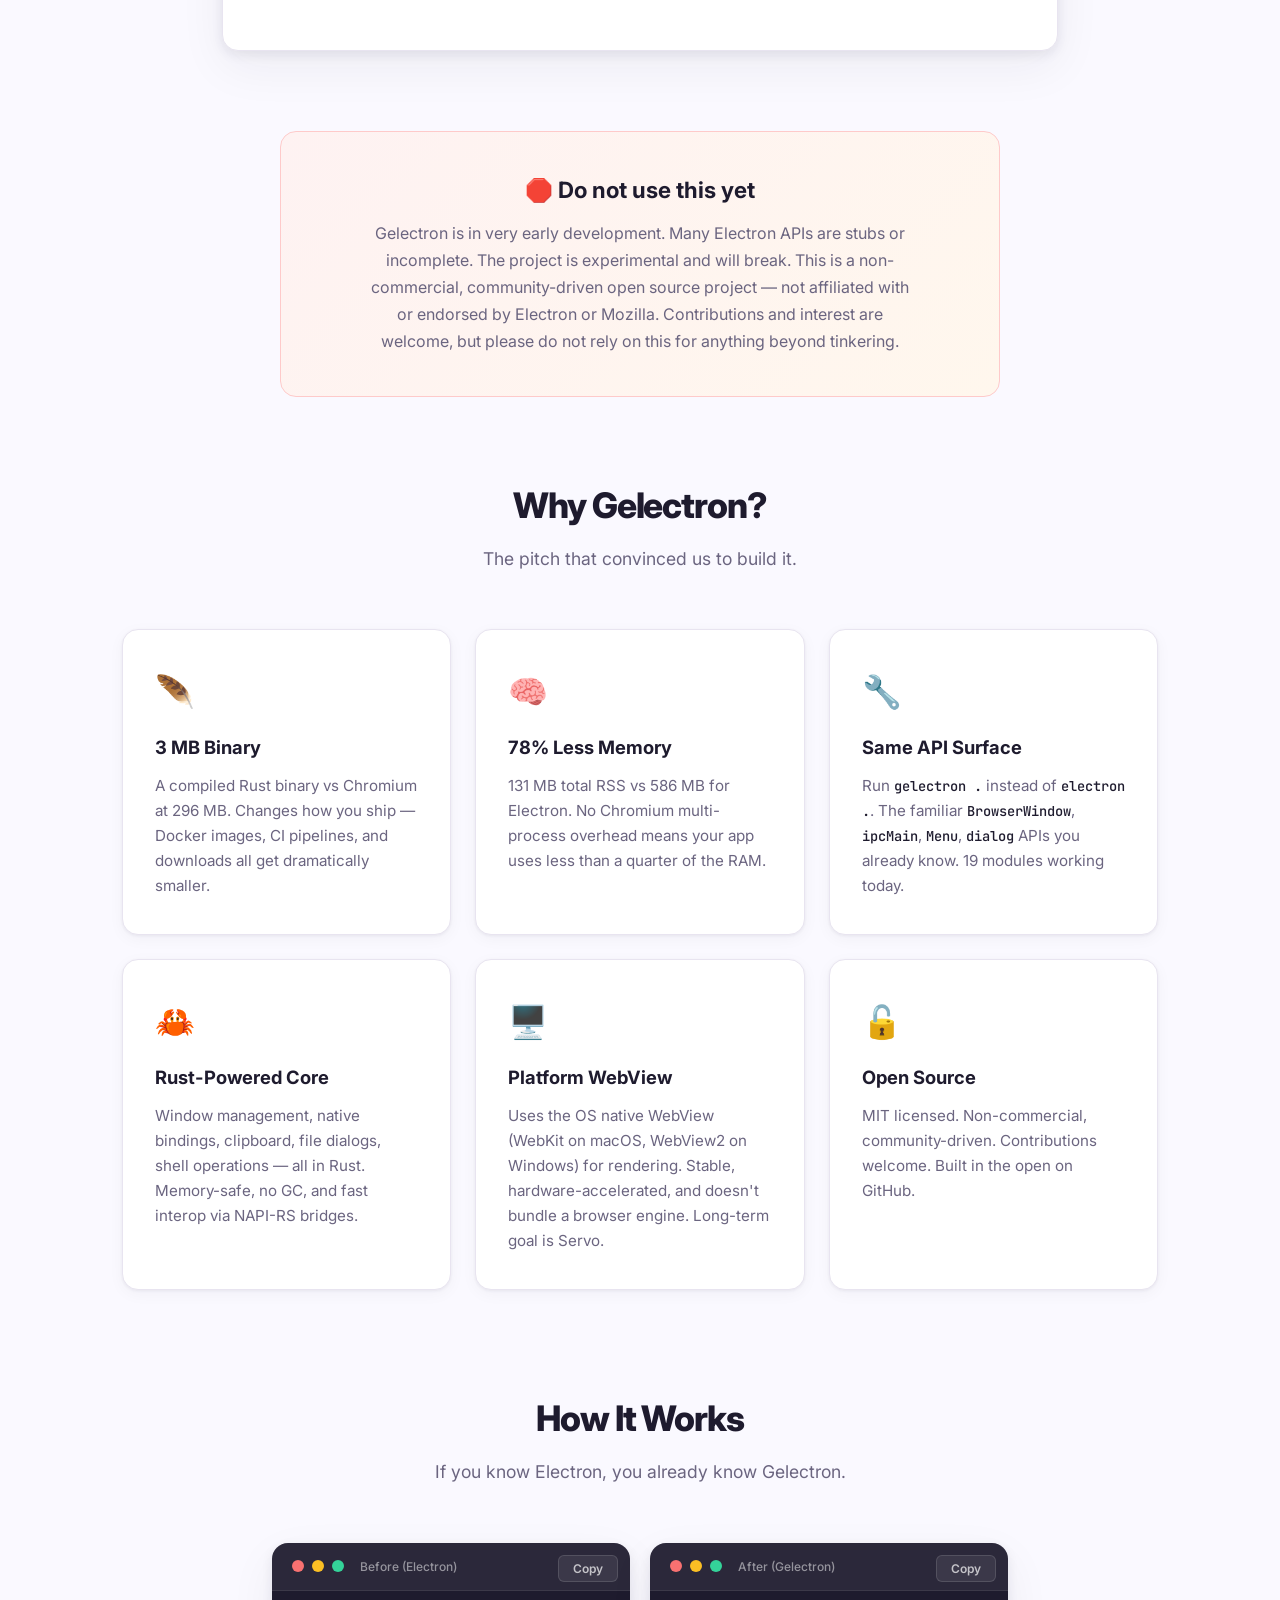
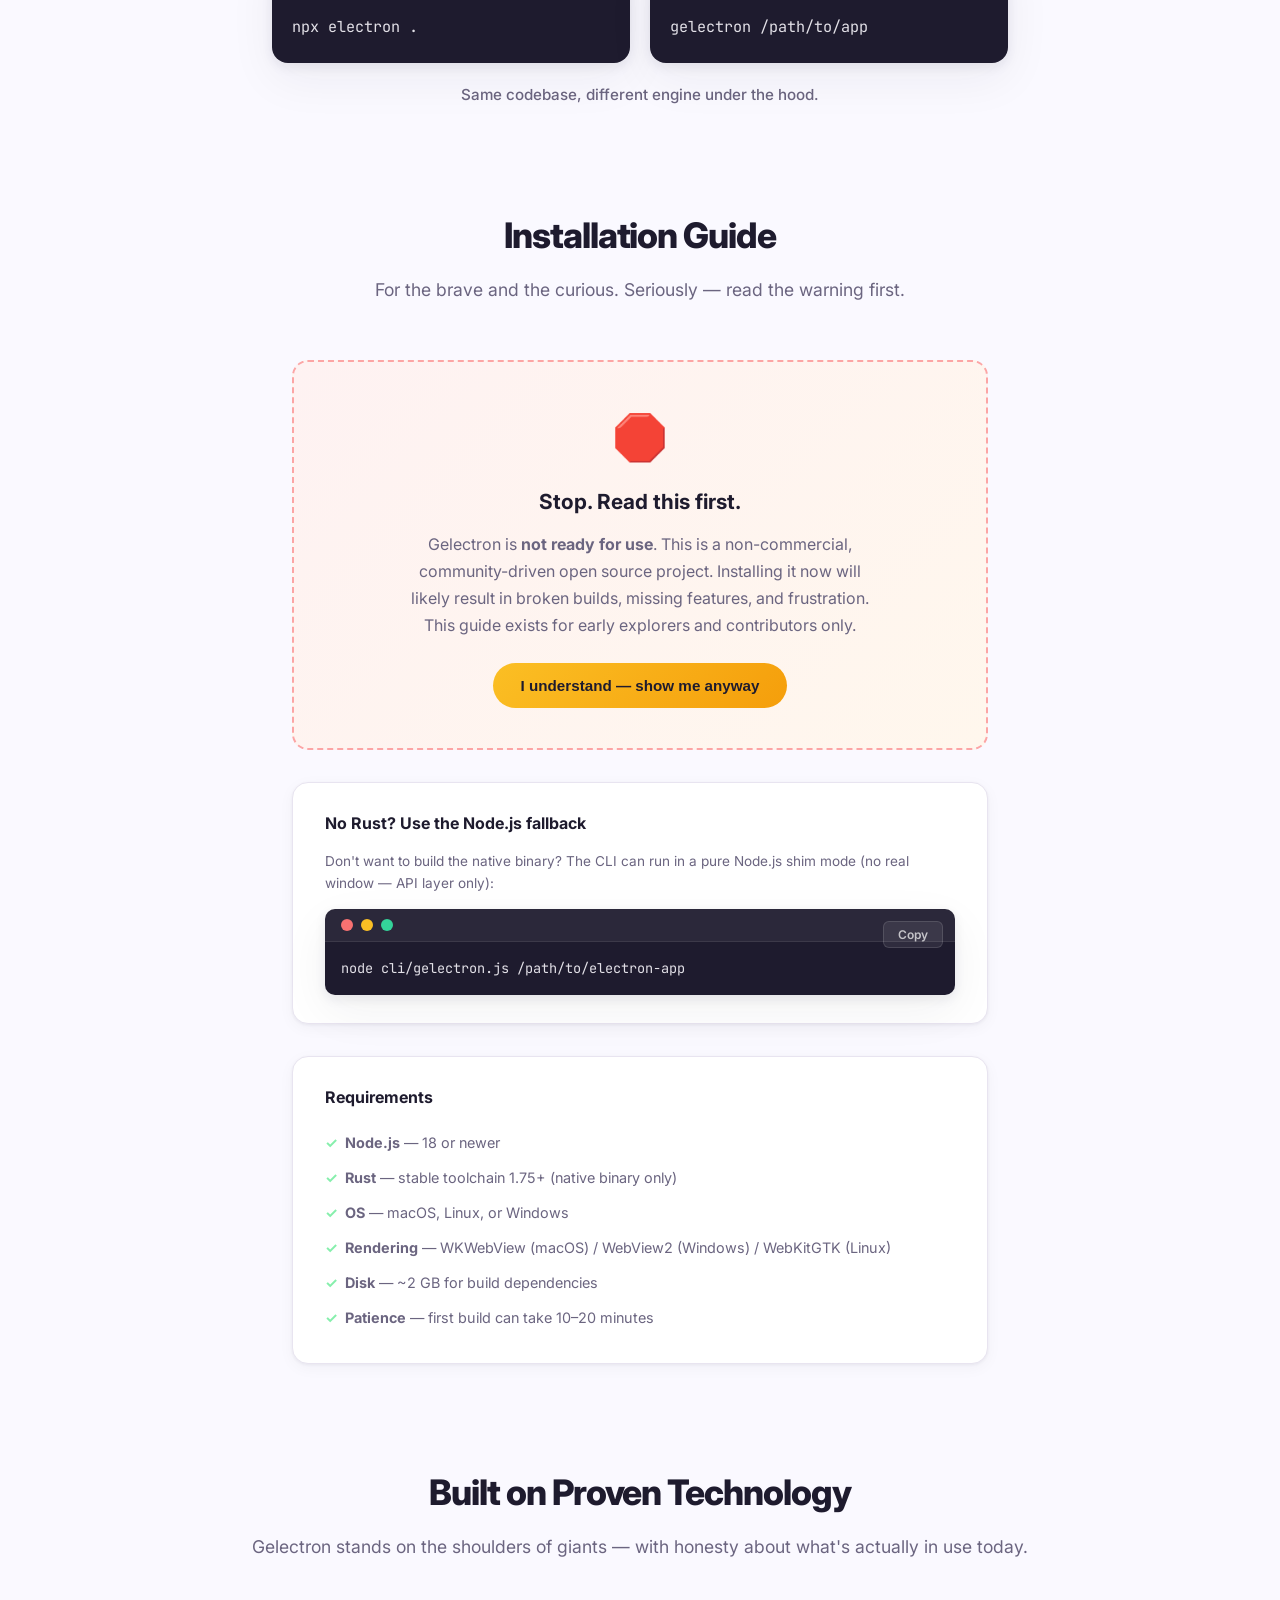
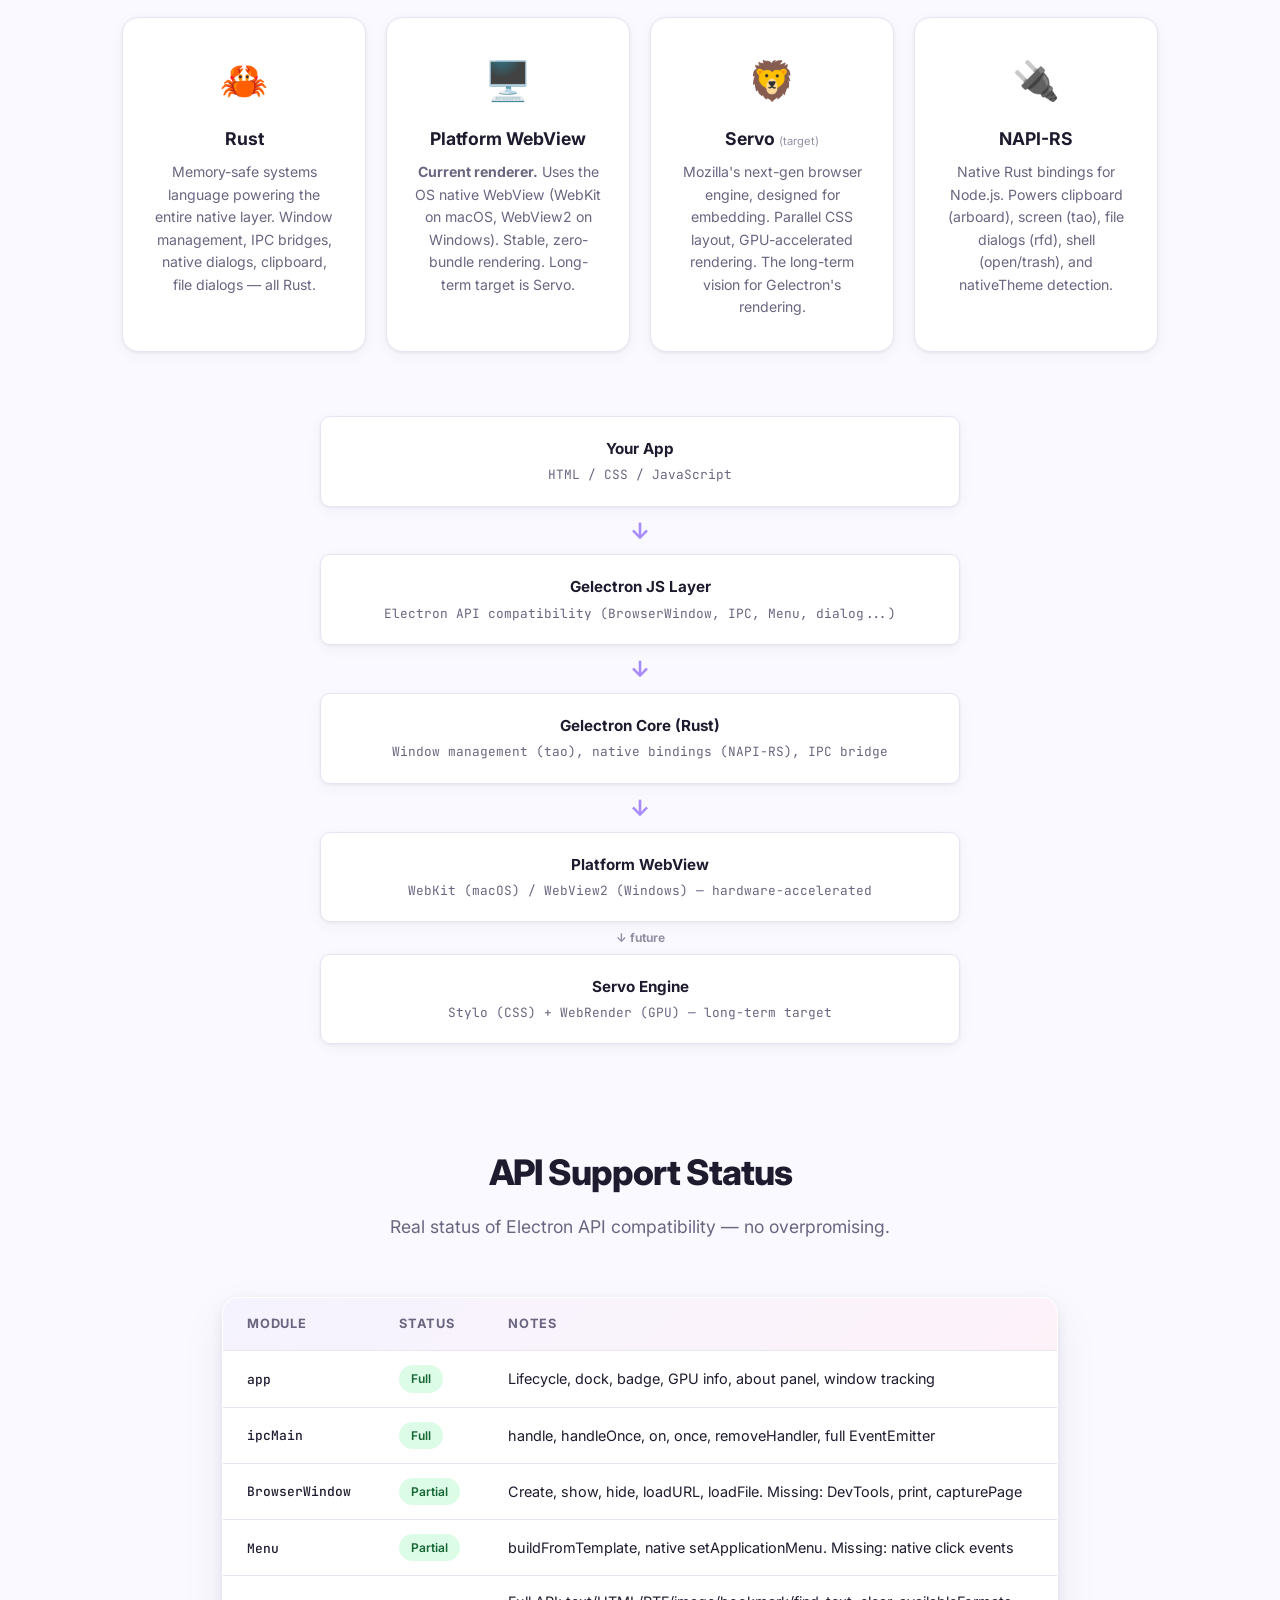
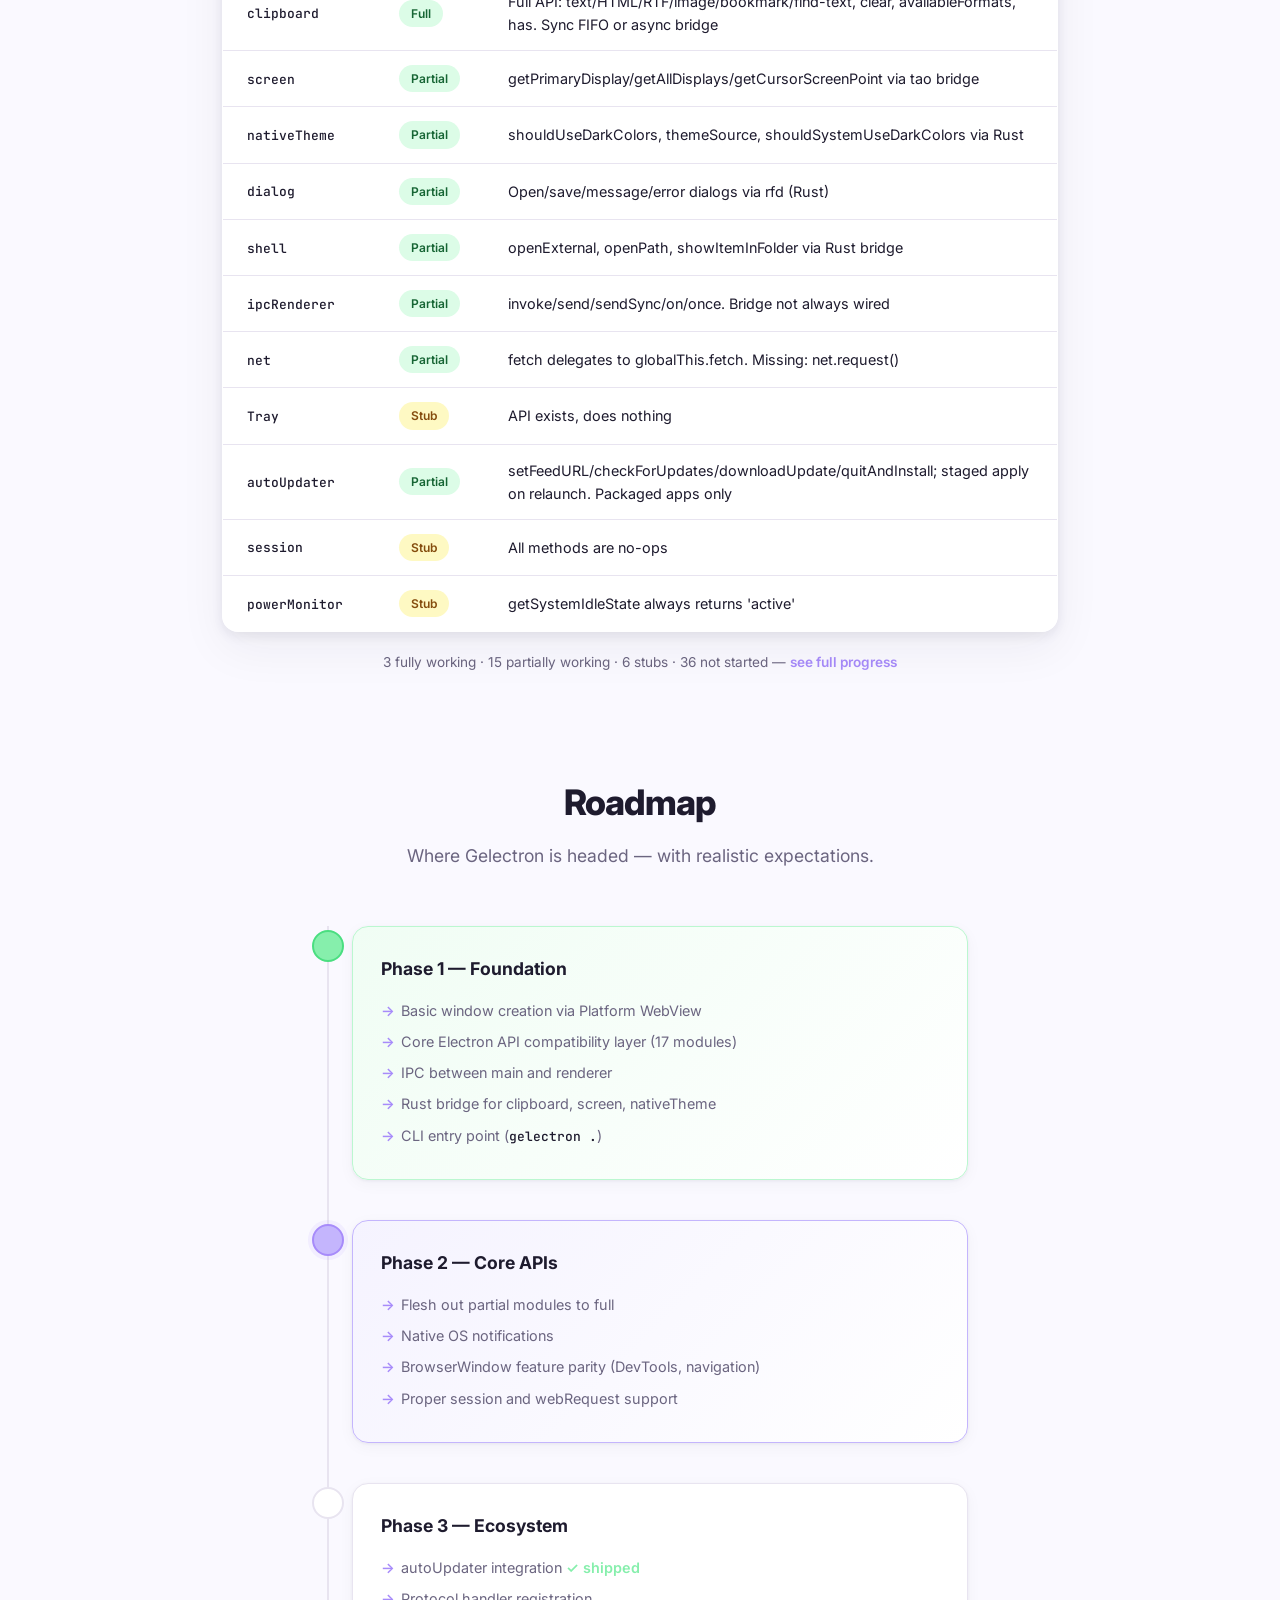
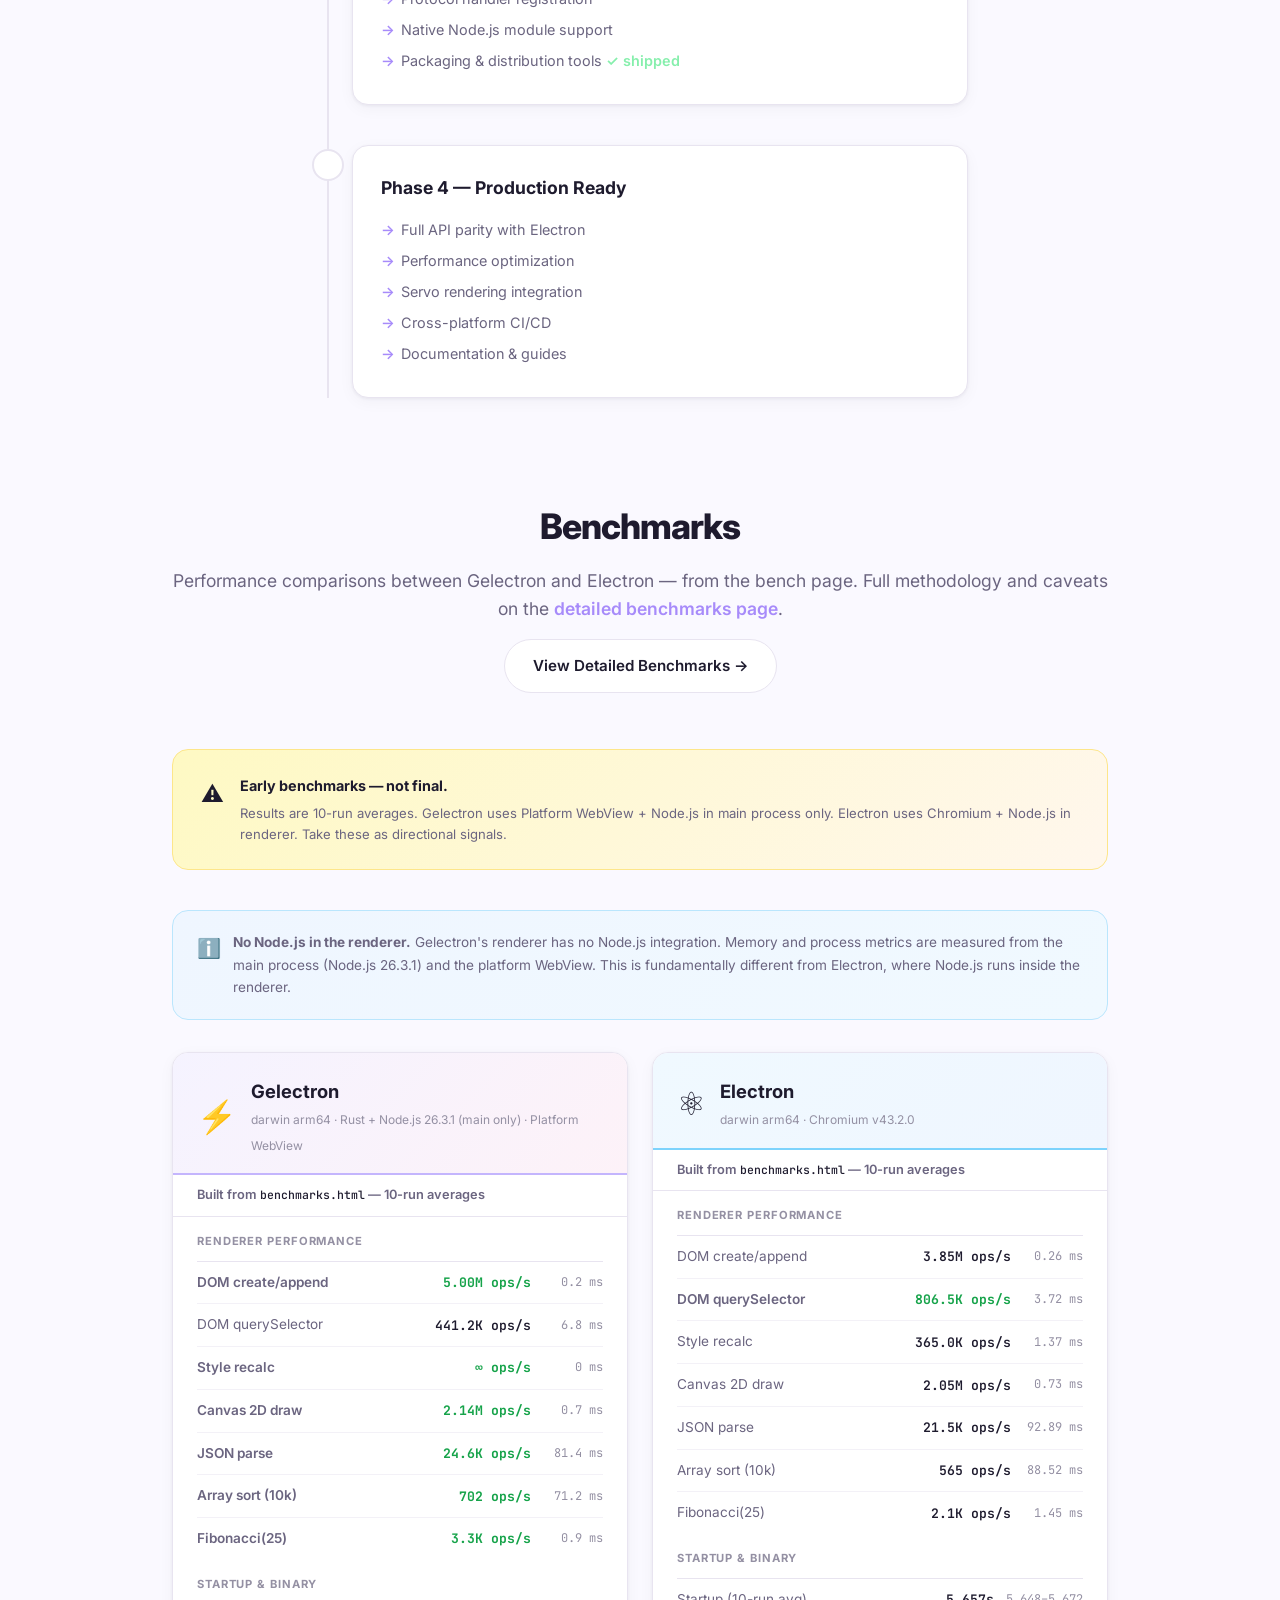
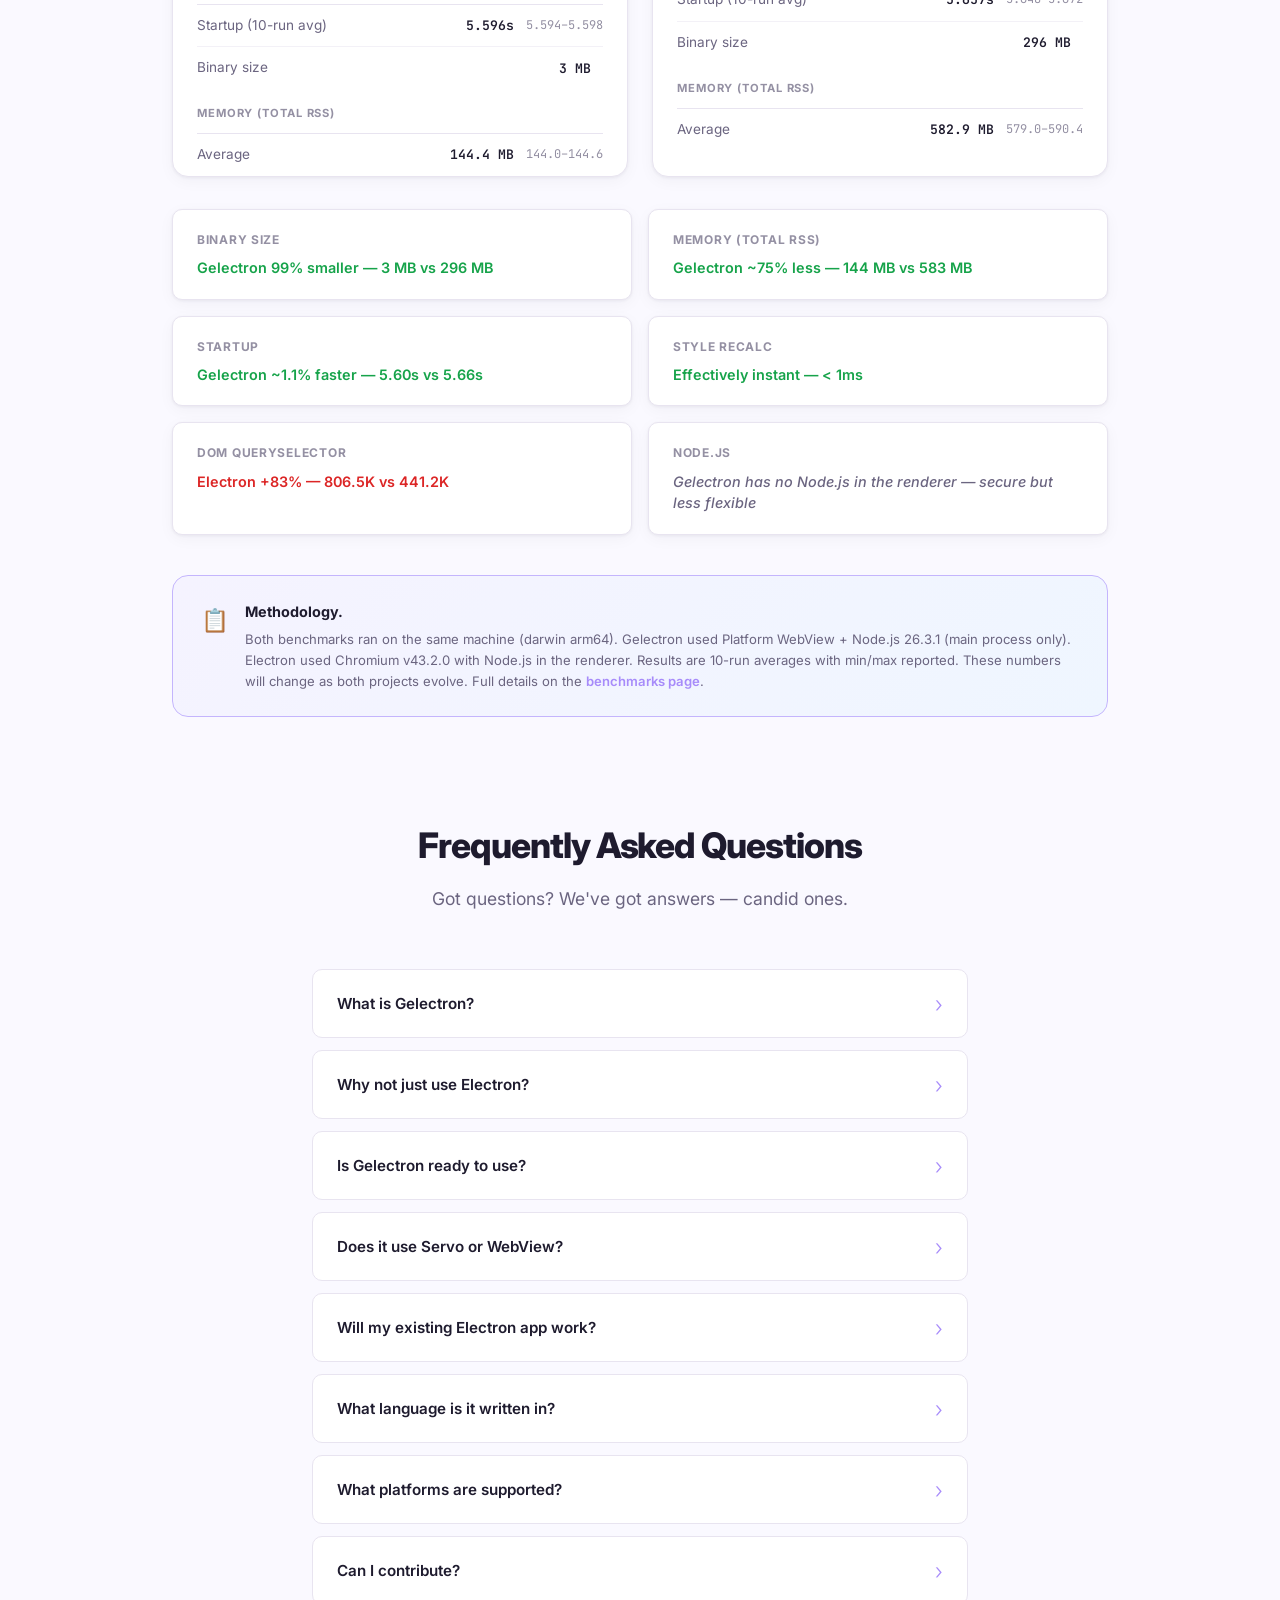
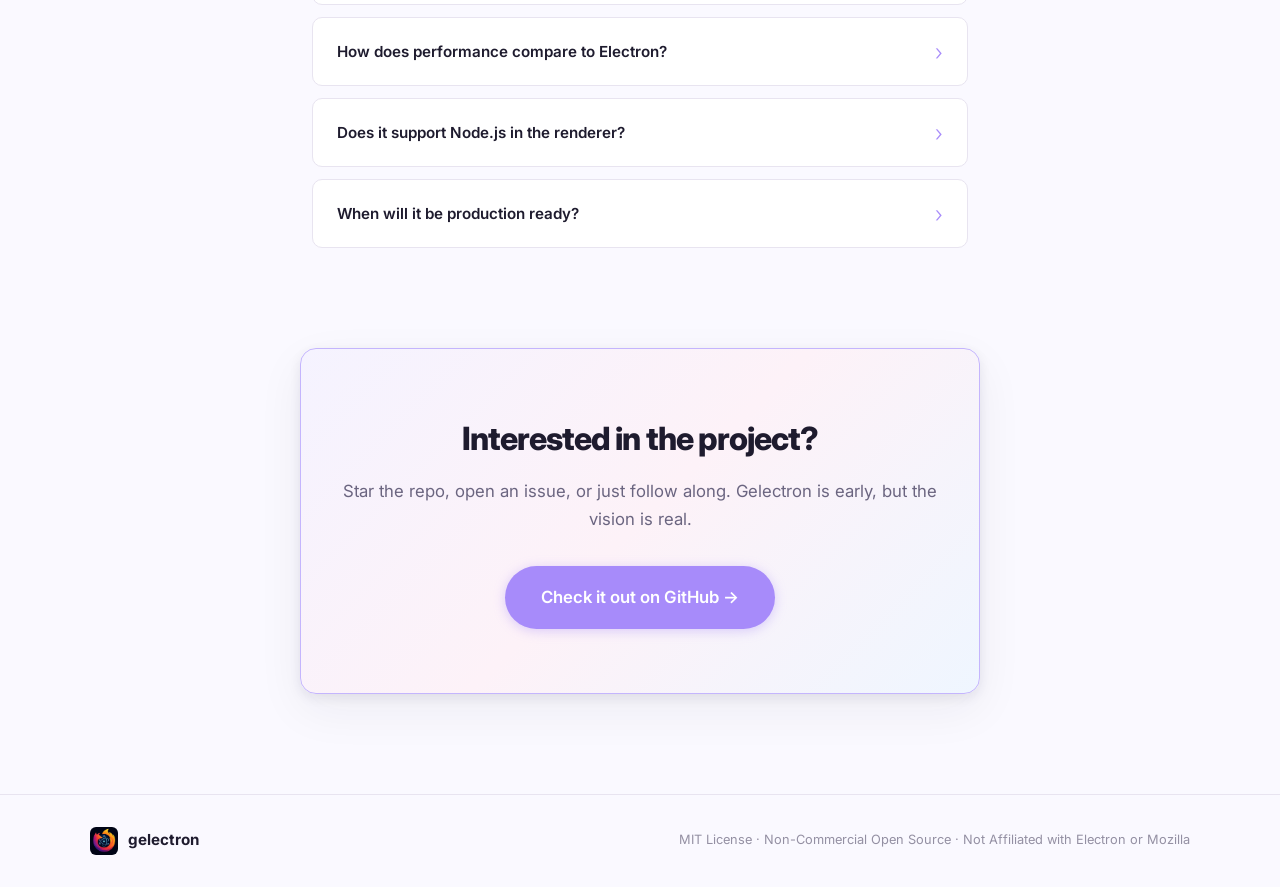
==== commit 3281e1dc: "update" ====
--- a/index.html
+++ b/index.html
@@ -126,7 +126,7 @@
         <div class="feature-card">
           <div class="feature-icon">🔧</div>
           <h3>Same API Surface</h3>
-          <p>Run <code>gelectron .</code> instead of <code>electron .</code>. The familiar <code>BrowserWindow</code>, <code>ipcMain</code>, <code>Menu</code>, <code>dialog</code> APIs you already know. 18 modules working today.</p>
+          <p>Run <code>gelectron .</code> instead of <code>electron .</code>. The familiar <code>BrowserWindow</code>, <code>ipcMain</code>, <code>Menu</code>, <code>dialog</code> APIs you already know. 19 modules working today.</p>
         </div>
         <div class="feature-card">
           <div class="feature-icon">🦀</div>
@@ -399,8 +399,8 @@
             </tr>
             <tr>
               <td><code>clipboard</code></td>
-              <td><span class="status implemented">Partial</span></td>
-              <td>readText/writeText/readImage/writeImage via Rust bridge (arboard)</td>
+              <td><span class="status implemented">Full</span></td>
+              <td>Full API: text/HTML/RTF/image/bookmark/find-text, clear, availableFormats, has. Sync FIFO or async bridge</td>
             </tr>
             <tr>
               <td><code>screen</code></td>
@@ -456,7 +456,7 @@
         </table>
       </div>
       <p style="text-align:center;margin-top:20px;color:var(--text-muted);font-size:0.85rem;">
-        2 fully working · 16 partially working · 6 stubs · 36 not started
+        3 fully working · 15 partially working · 6 stubs · 36 not started
         — <a href="progress.html" style="color:var(--pastel-purple);font-weight:600;">see full progress</a>
       </p>
     </section>
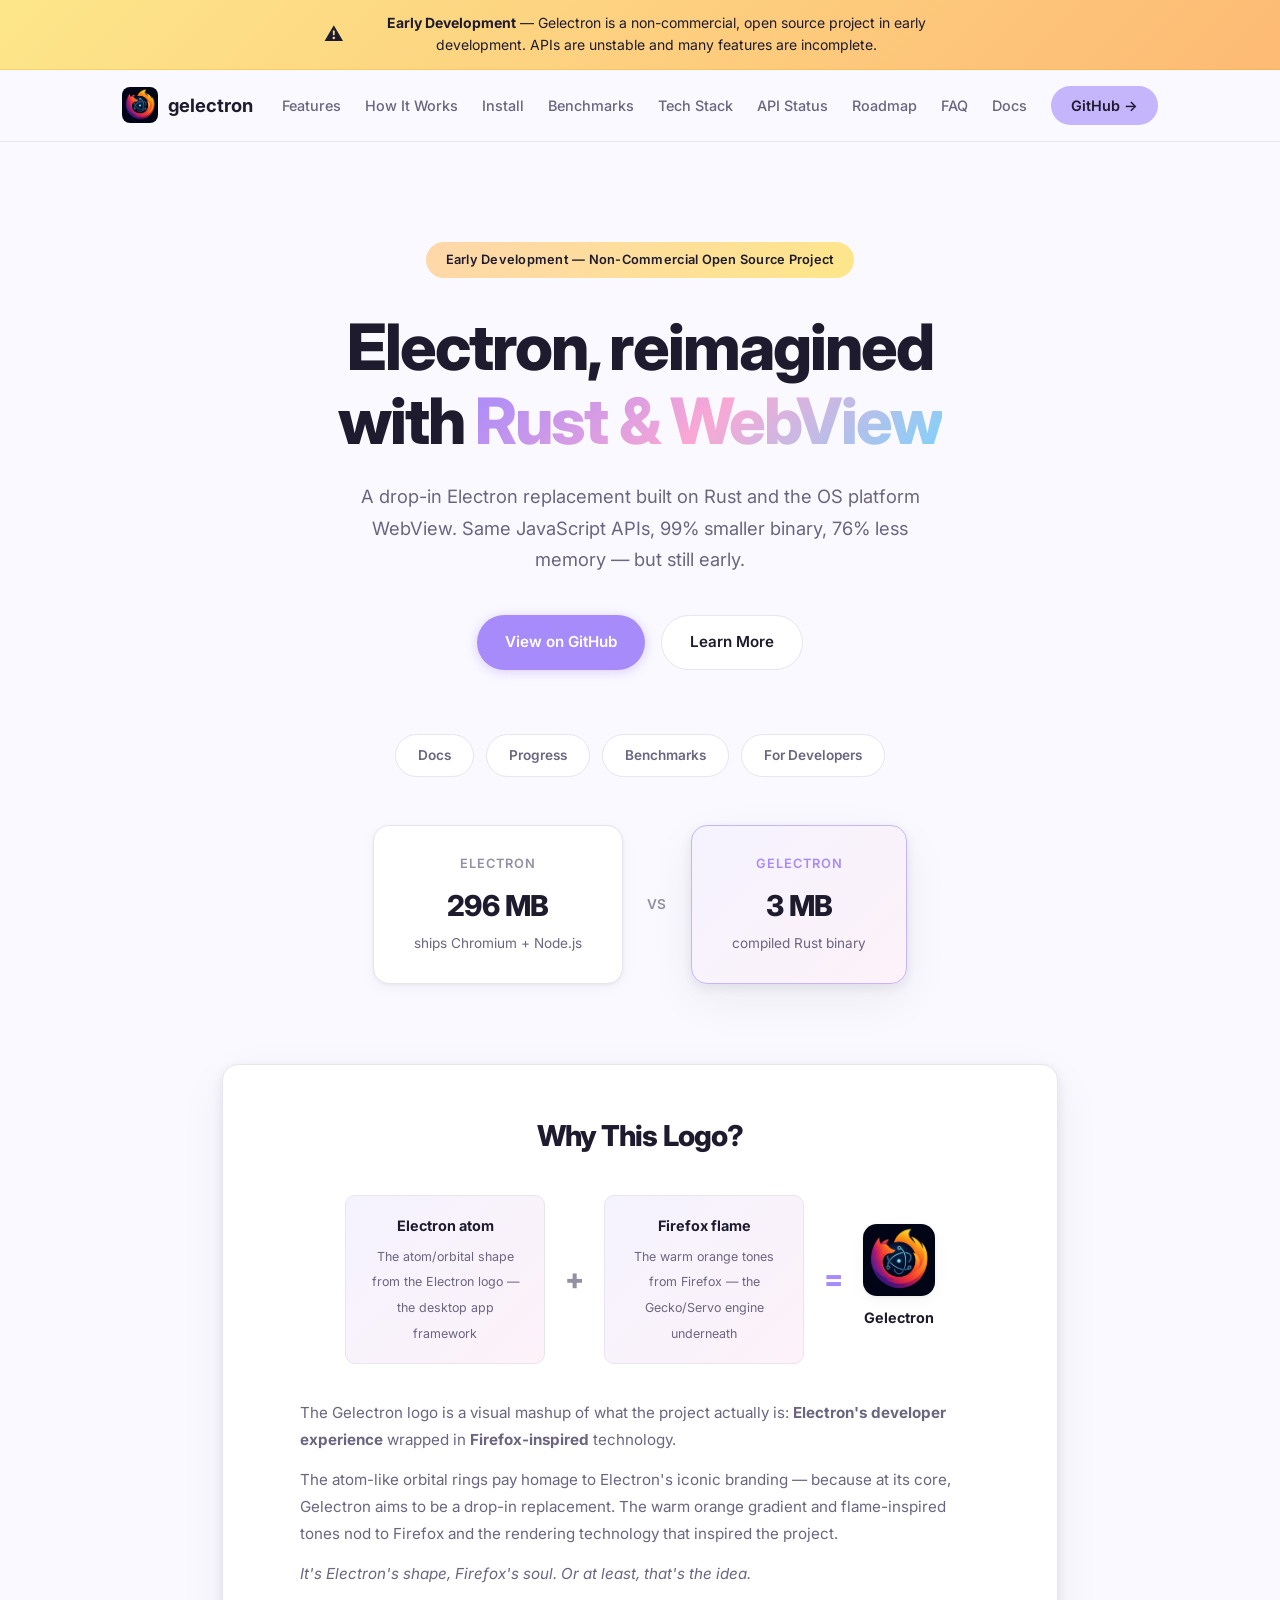
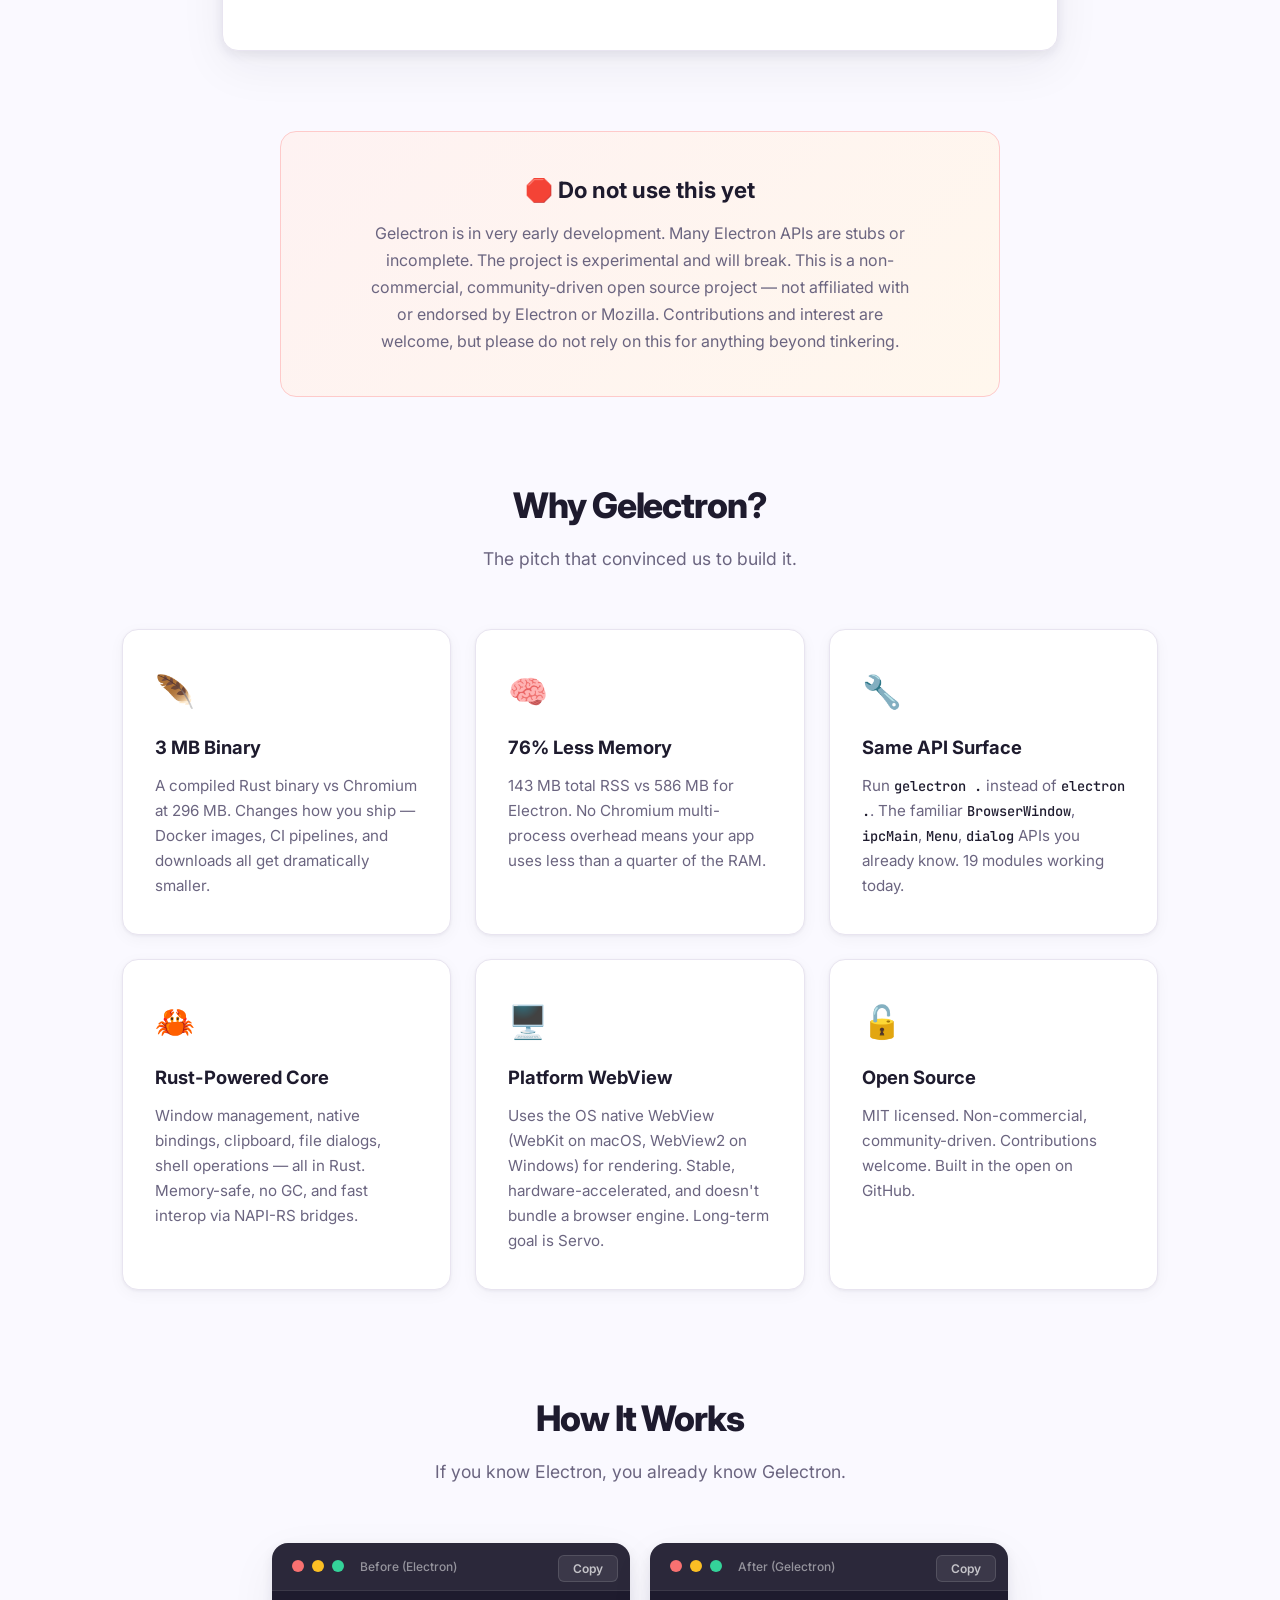
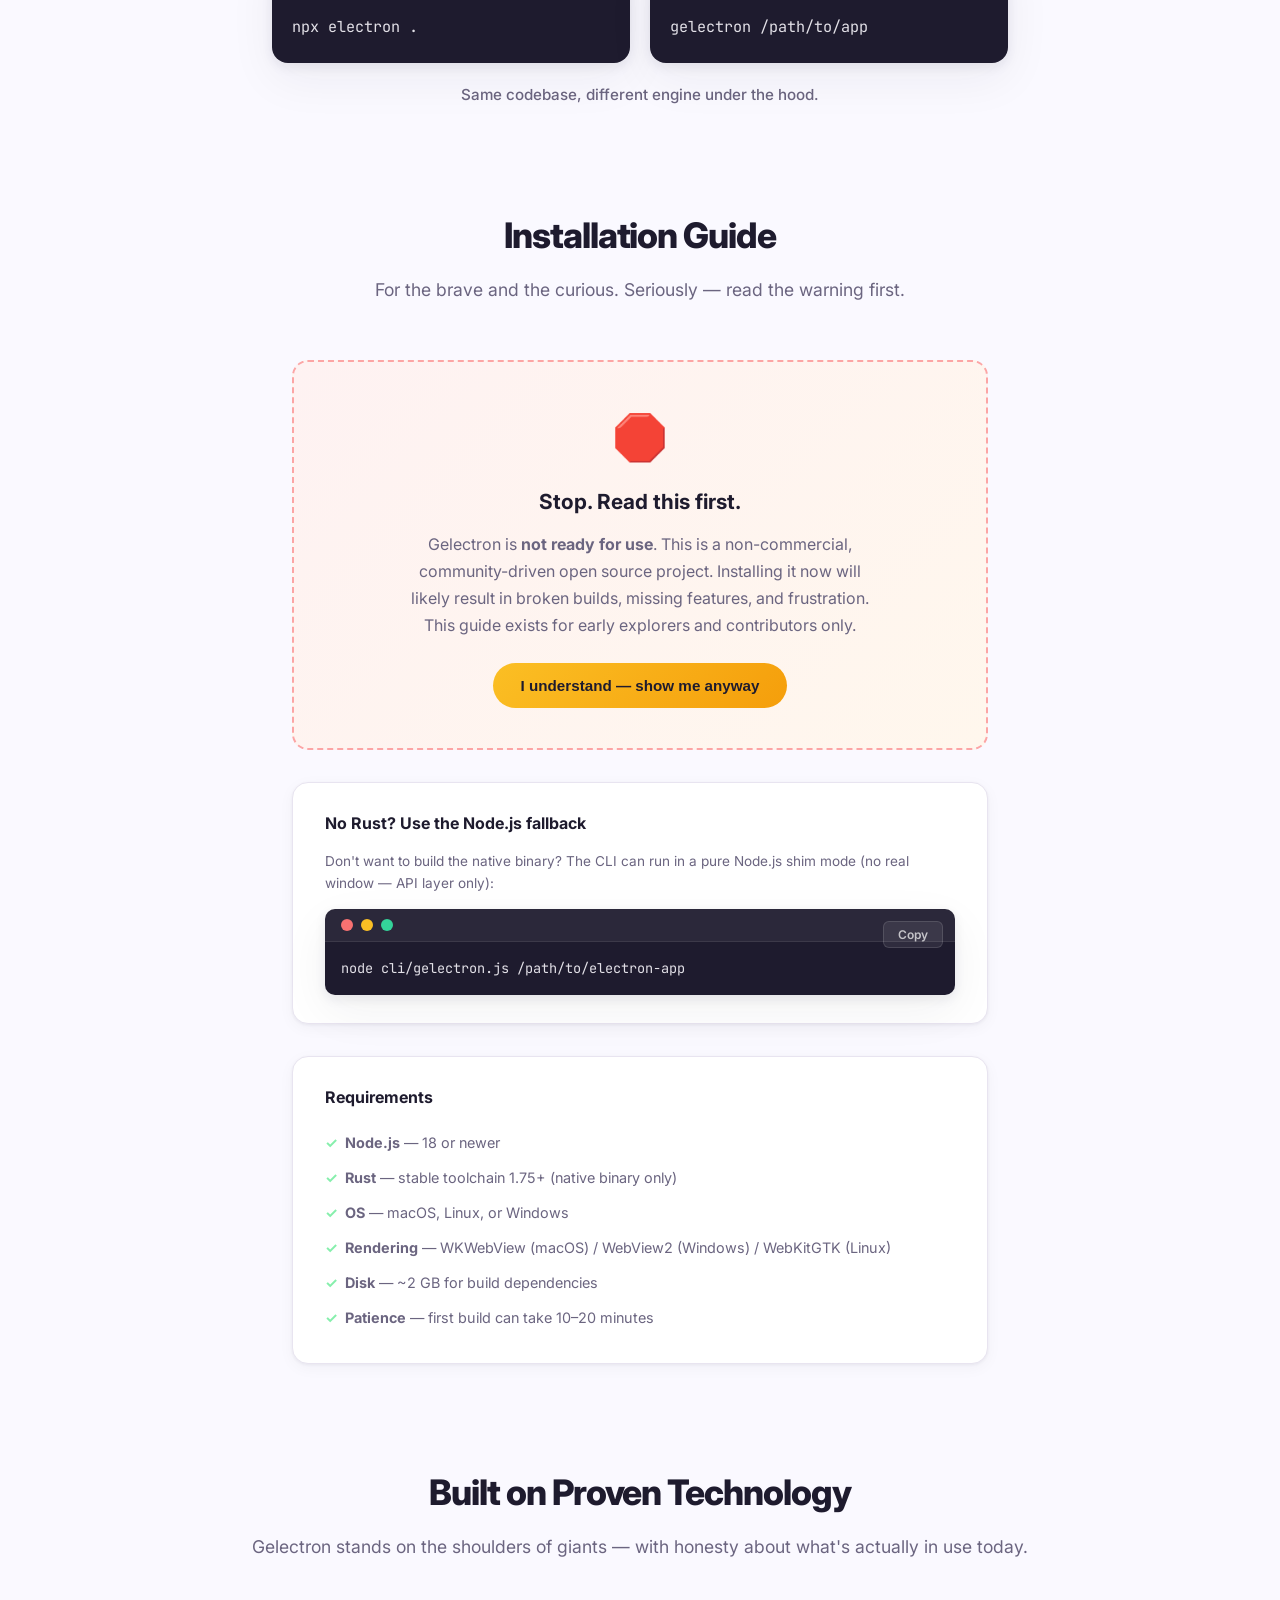
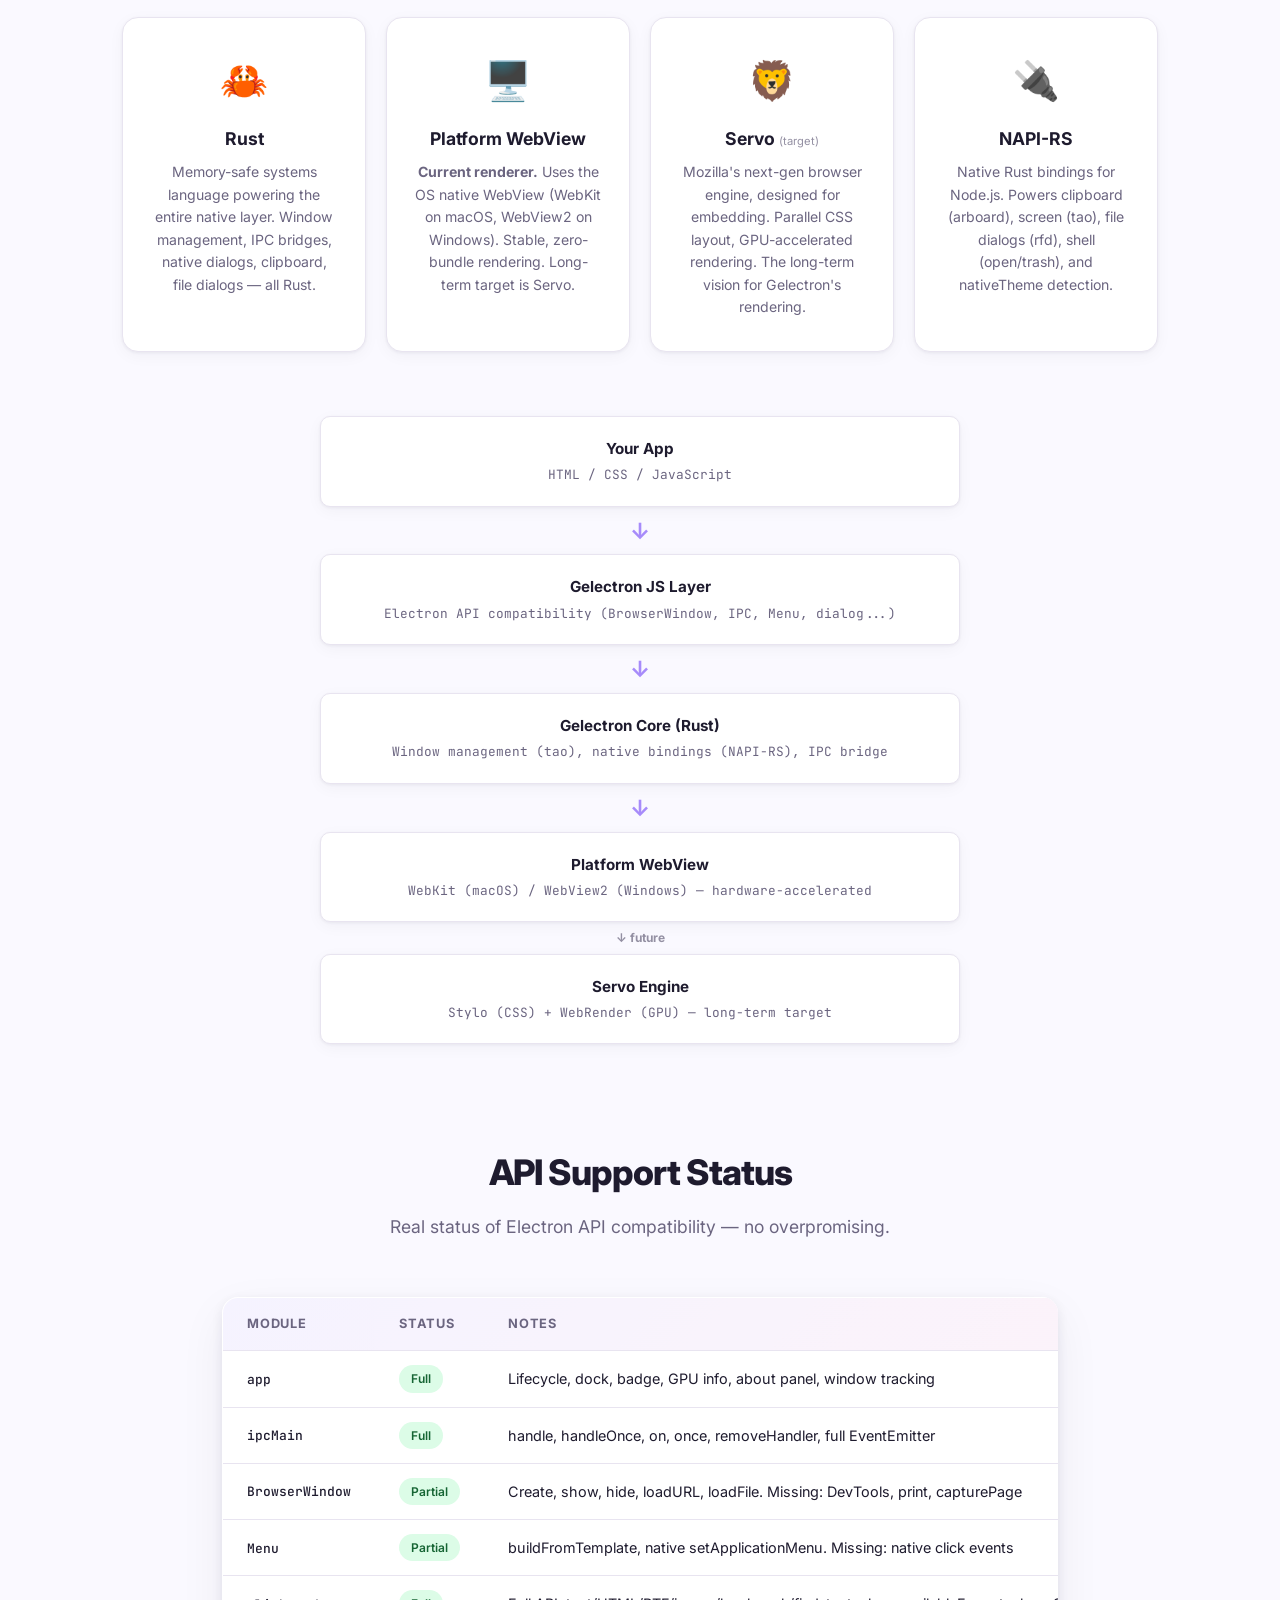
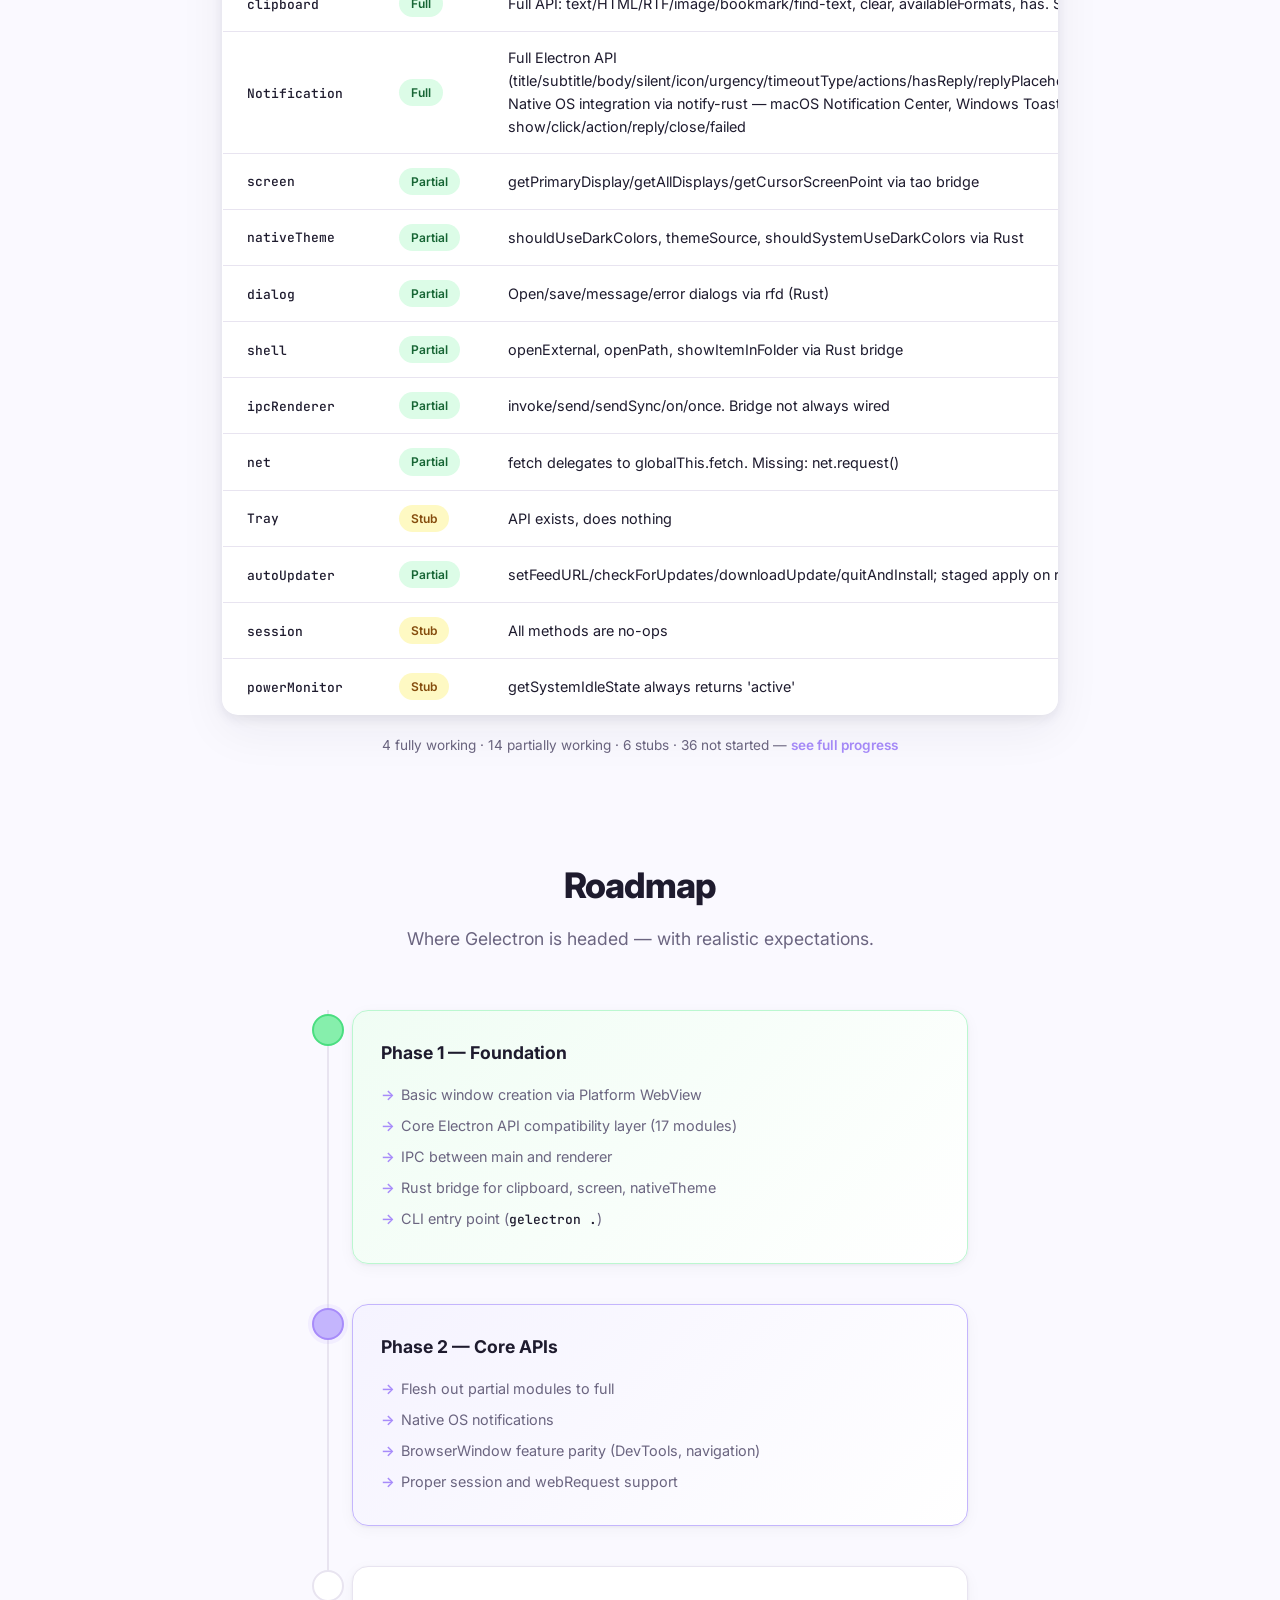
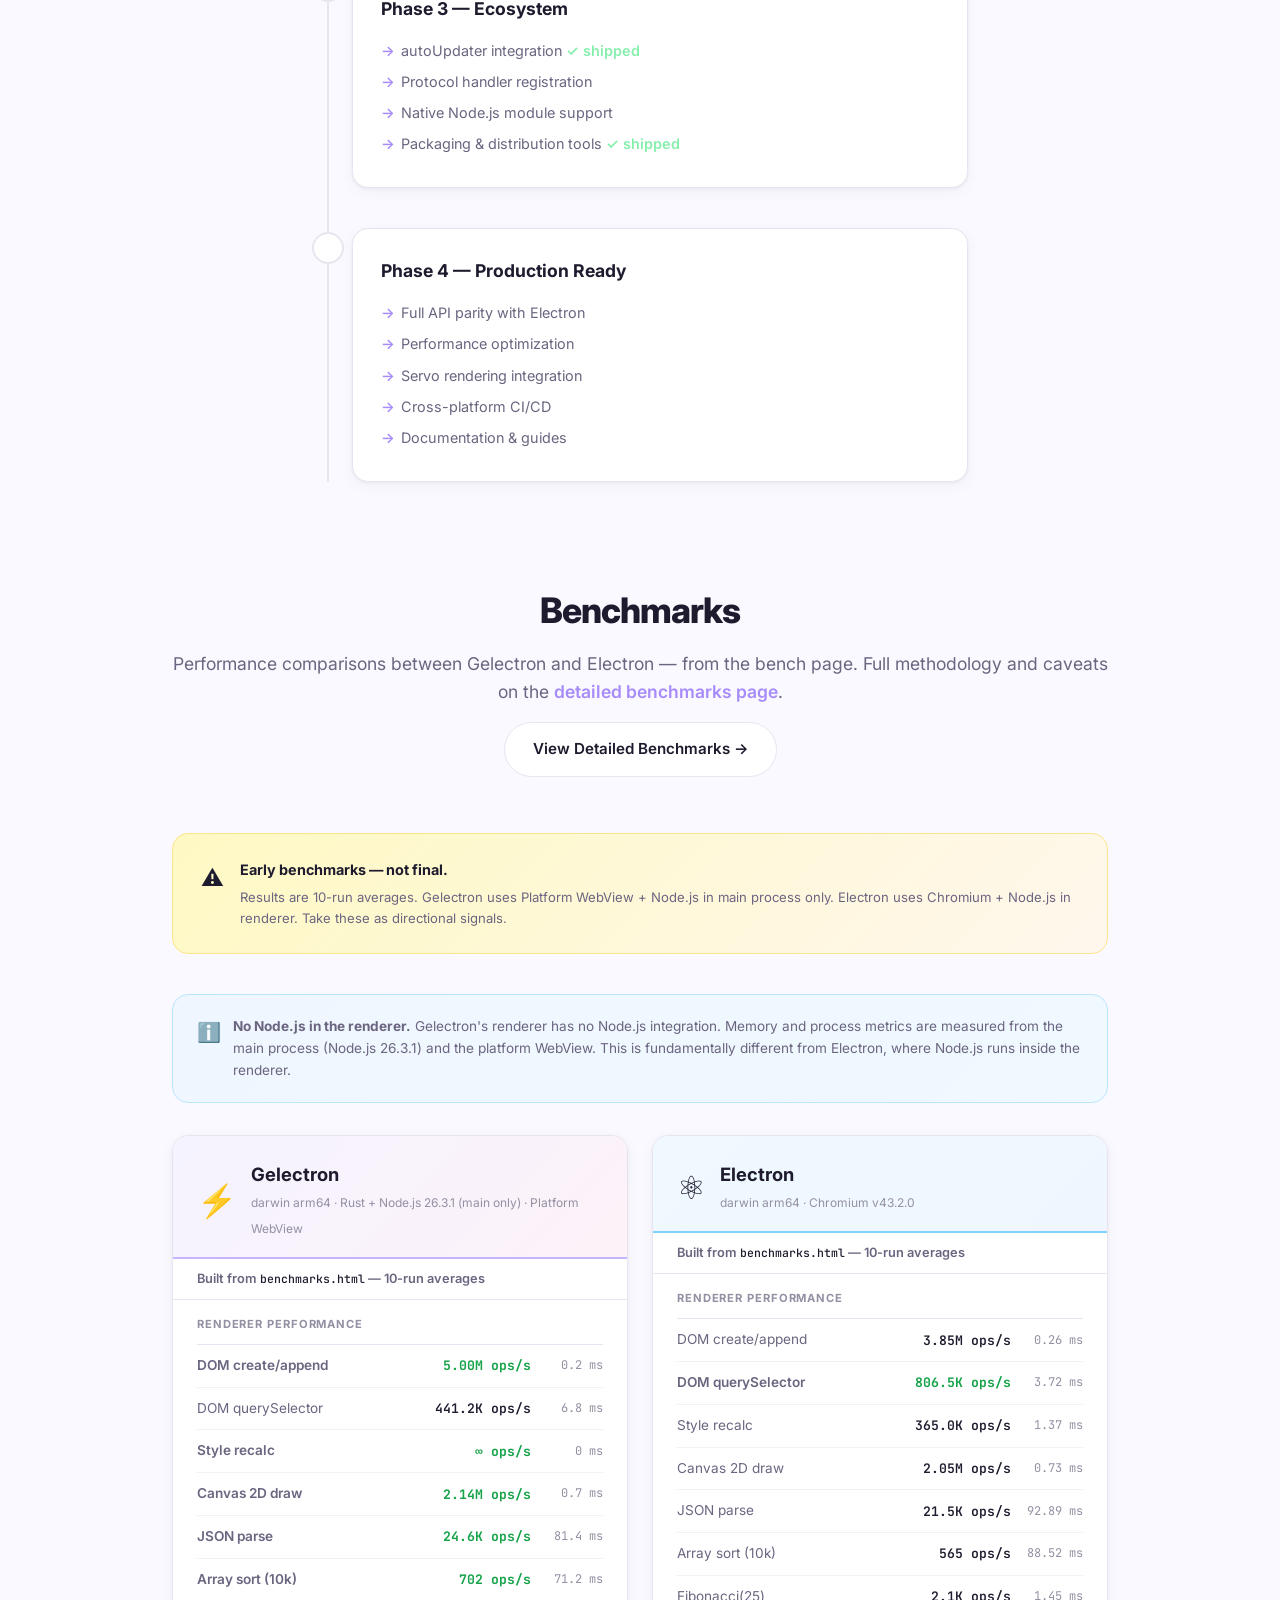
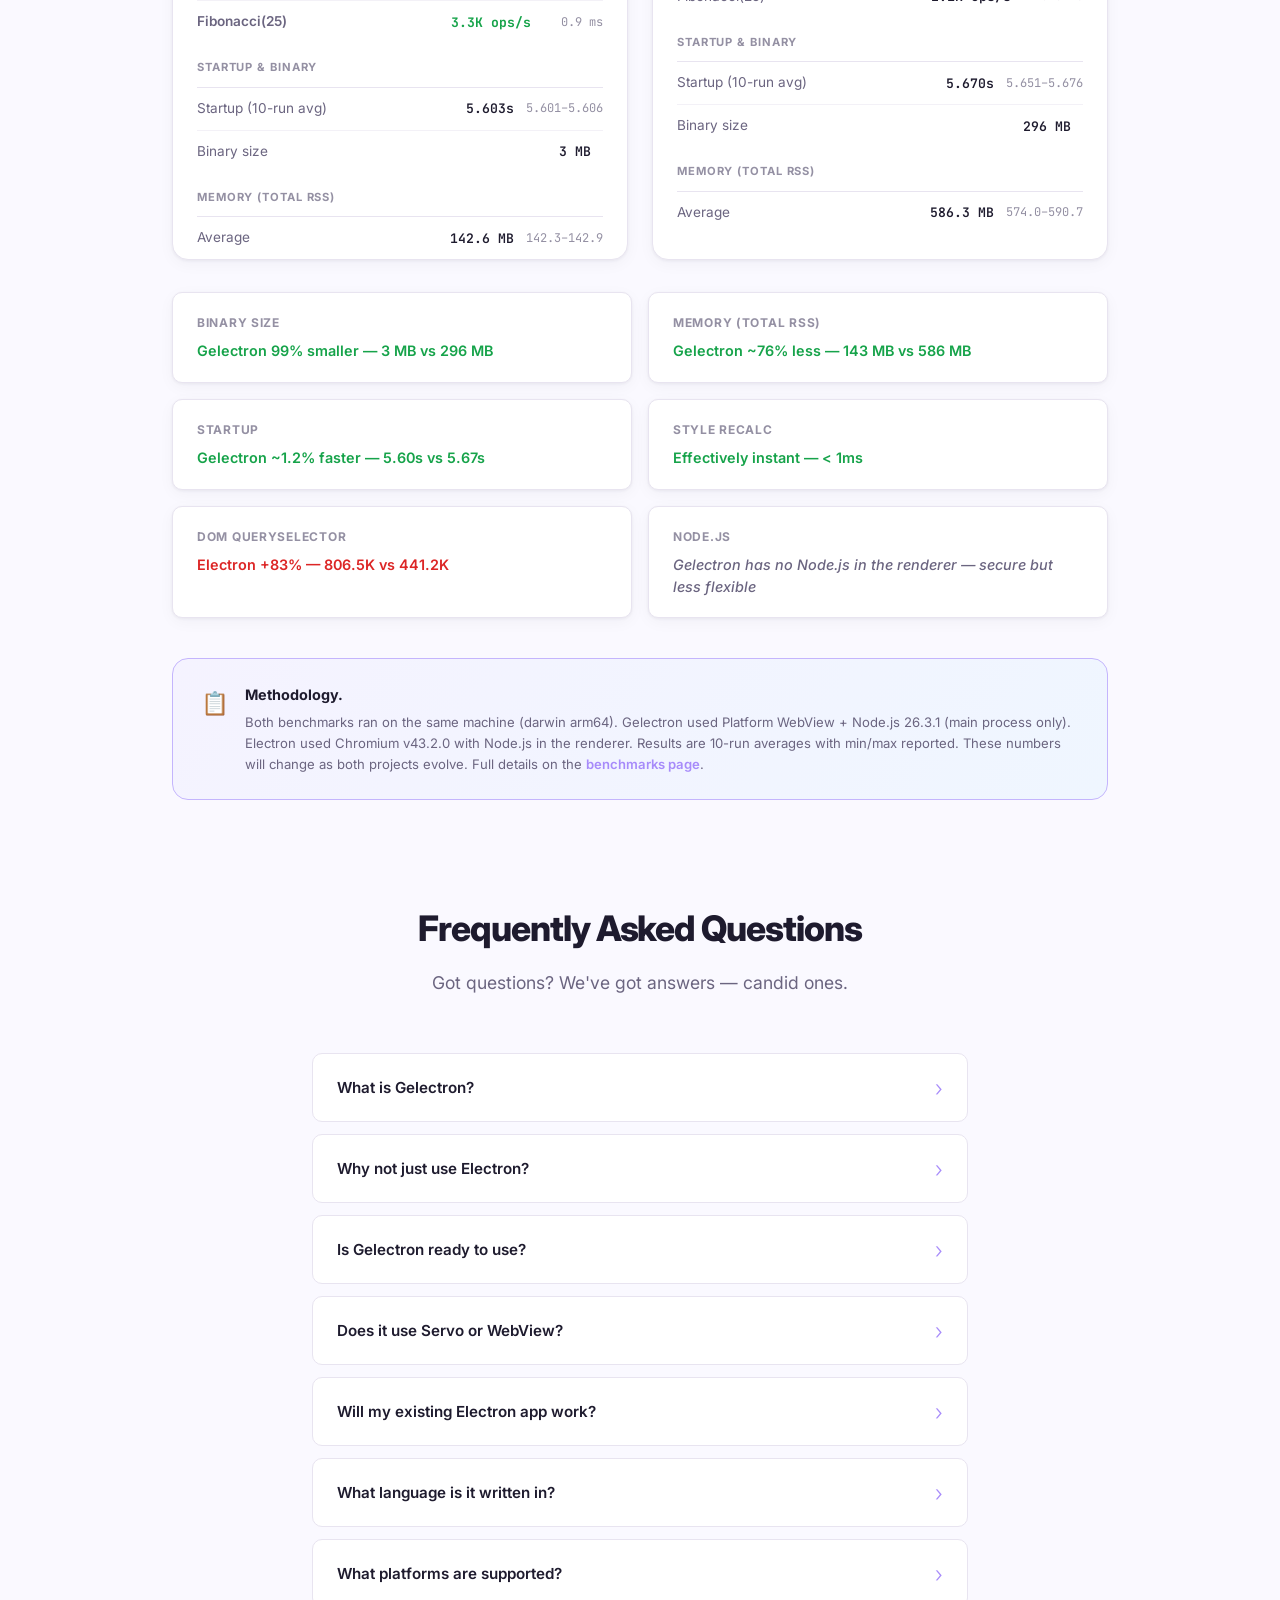
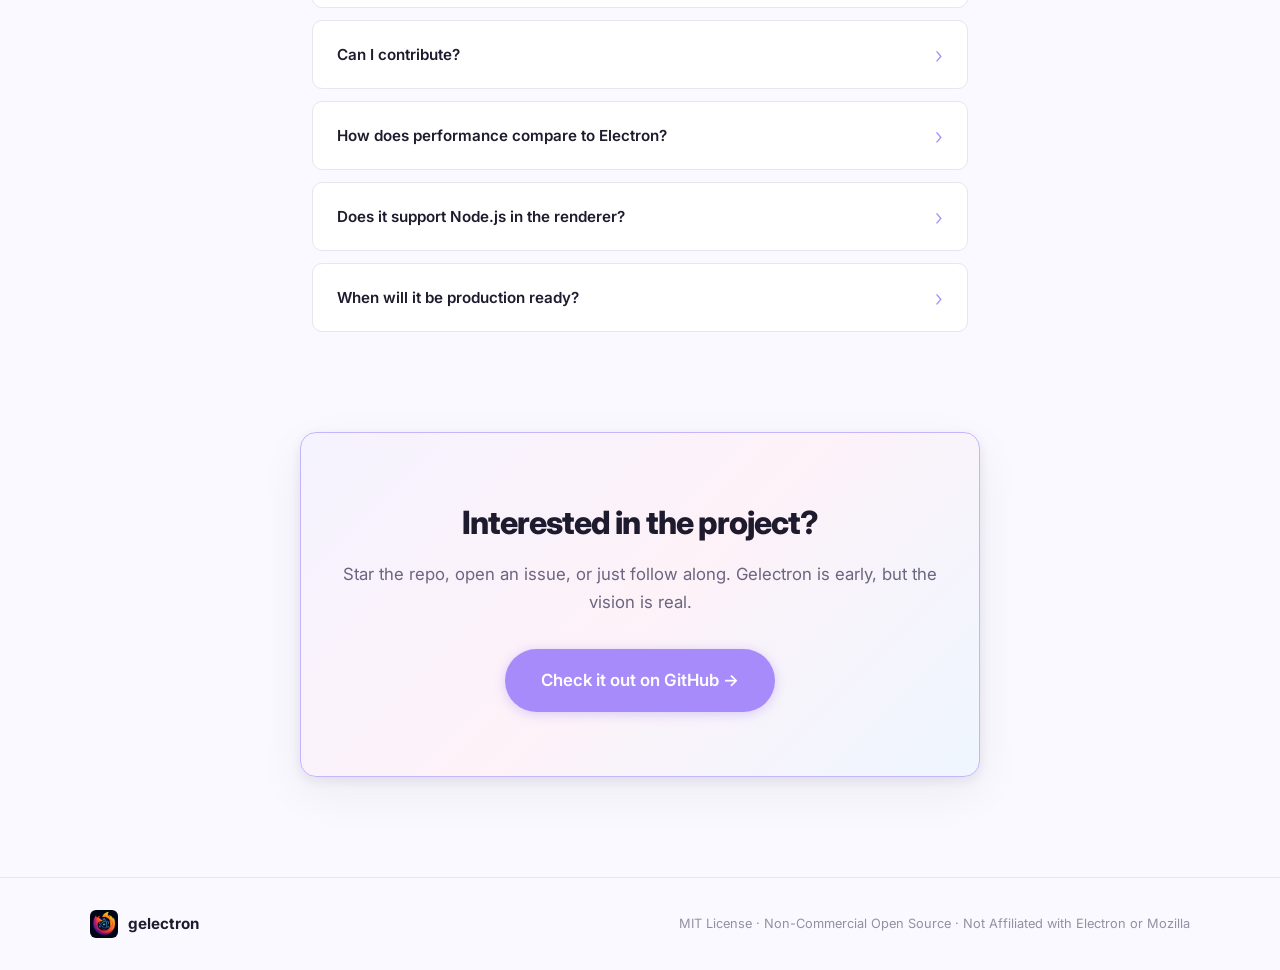
==== commit 1fd6f684: "Update benchmark results and documentation to reflect recent performance improvements" ====
--- a/index.html
+++ b/index.html
@@ -4,7 +4,7 @@
   <meta charset="UTF-8">
   <meta name="viewport" content="width=device-width, initial-scale=1.0">
   <title>Gelectron — Electron, Reimagined with Rust</title>
-  <meta name="description" content="Drop-in Electron replacement using Rust + Platform WebView. Smaller binaries (3 MB vs 296 MB), less memory (131 MB vs 586 MB). Non-commercial open source — early development.">
+  <meta name="description" content="Drop-in Electron replacement using Rust + Platform WebView. Smaller binaries (3 MB vs 296 MB), less memory (143 MB vs 586 MB). Non-commercial open source — early development.">
   <link rel="stylesheet" href="style.css">
   <link rel="icon" type="image/png" href="logo.png">
   <link rel="preconnect" href="https://fonts.googleapis.com">
@@ -44,7 +44,7 @@
     <section class="hero">
       <div class="hero-badge">Early Development — Non-Commercial Open Source Project</div>
       <h1>Electron, reimagined<br>with <span class="gradient-text">Rust &amp; WebView</span></h1>
-      <p class="hero-subtitle">A drop-in Electron replacement built on Rust and the OS platform WebView. Same JavaScript APIs, 99% smaller binary, 78% less memory — but still early.</p>
+      <p class="hero-subtitle">A drop-in Electron replacement built on Rust and the OS platform WebView. Same JavaScript APIs, 99% smaller binary, 76% less memory — but still early.</p>
       <div class="hero-actions">
         <a href="https://github.com/mileswolfallen2/gelectron" target="_blank" rel="noopener" class="btn btn-primary">View on GitHub</a>
         <a href="#features" class="btn btn-secondary">Learn More</a>
@@ -120,8 +120,8 @@
         </div>
         <div class="feature-card">
           <div class="feature-icon">🧠</div>
-          <h3>78% Less Memory</h3>
-          <p>131 MB total RSS vs 586 MB for Electron. No Chromium multi-process overhead means your app uses less than a quarter of the RAM.</p>
+          <h3>76% Less Memory</h3>
+          <p>143 MB total RSS vs 586 MB for Electron. No Chromium multi-process overhead means your app uses less than a quarter of the RAM.</p>
         </div>
         <div class="feature-card">
           <div class="feature-icon">🔧</div>
@@ -403,6 +403,11 @@
               <td>Full API: text/HTML/RTF/image/bookmark/find-text, clear, availableFormats, has. Sync FIFO or async bridge</td>
             </tr>
             <tr>
+              <td><code>Notification</code></td>
+              <td><span class="status implemented">Full</span></td>
+              <td>Full Electron API (title/subtitle/body/silent/icon/urgency/timeoutType/actions/hasReply/replyPlaceholder/sound/closeButtonText/toastXml). Native OS integration via notify-rust — macOS Notification Center, Windows Toasts, Linux D-Bus. Events: show/click/action/reply/close/failed</td>
+            </tr>
+            <tr>
               <td><code>screen</code></td>
               <td><span class="status implemented">Partial</span></td>
               <td>getPrimaryDisplay/getAllDisplays/getCursorScreenPoint via tao bridge</td>
@@ -456,7 +461,7 @@
         </table>
       </div>
       <p style="text-align:center;margin-top:20px;color:var(--text-muted);font-size:0.85rem;">
-        3 fully working · 15 partially working · 6 stubs · 36 not started
+        4 fully working · 14 partially working · 6 stubs · 36 not started
         — <a href="progress.html" style="color:var(--pastel-purple);font-weight:600;">see full progress</a>
       </p>
     </section>
@@ -592,8 +597,8 @@
             <div class="benchmark-group-title">Startup &amp; Binary</div>
             <div class="benchmark-row">
               <span class="bench-label">Startup (10-run avg)</span>
-              <span class="bench-value">5.596s</span>
-              <span class="bench-time">5.594–5.598</span>
+              <span class="bench-value">5.603s</span>
+              <span class="bench-time">5.601–5.606</span>
             </div>
             <div class="benchmark-row">
               <span class="bench-label">Binary size</span>
@@ -604,8 +609,8 @@
             <div class="benchmark-group-title">Memory (Total RSS)</div>
             <div class="benchmark-row">
               <span class="bench-label">Average</span>
-              <span class="bench-value">144.4 MB</span>
-              <span class="bench-time">144.0–144.6</span>
+              <span class="bench-value">142.6 MB</span>
+              <span class="bench-time">142.3–142.9</span>
             </div>
           </div>
         </div>
@@ -661,8 +666,8 @@
             <div class="benchmark-group-title">Startup &amp; Binary</div>
             <div class="benchmark-row">
               <span class="bench-label">Startup (10-run avg)</span>
-              <span class="bench-value">5.657s</span>
-              <span class="bench-time">5.648–5.672</span>
+              <span class="bench-value">5.670s</span>
+              <span class="bench-time">5.651–5.676</span>
             </div>
             <div class="benchmark-row">
               <span class="bench-label">Binary size</span>
@@ -673,8 +678,8 @@
             <div class="benchmark-group-title">Memory (Total RSS)</div>
             <div class="benchmark-row">
               <span class="bench-label">Average</span>
-              <span class="bench-value">582.9 MB</span>
-              <span class="bench-time">579.0–590.4</span>
+              <span class="bench-value">586.3 MB</span>
+              <span class="bench-time">574.0–590.7</span>
             </div>
           </div>
         </div>
@@ -687,11 +692,11 @@
         </div>
         <div class="summary-item">
           <div class="summary-label">Memory (Total RSS)</div>
-          <div class="summary-result gelectron">Gelectron ~75% less — 144 MB vs 583 MB</div>
+          <div class="summary-result gelectron">Gelectron ~76% less — 143 MB vs 586 MB</div>
         </div>
         <div class="summary-item">
           <div class="summary-label">Startup</div>
-          <div class="summary-result gelectron">Gelectron ~1.1% faster — 5.60s vs 5.66s</div>
+          <div class="summary-result gelectron">Gelectron ~1.2% faster — 5.60s vs 5.67s</div>
         </div>
         <div class="summary-item">
           <div class="summary-label">Style Recalc</div>
@@ -737,7 +742,7 @@
             <span class="faq-chevron">›</span>
           </button>
           <div class="faq-answer">
-            <p>Electron bundles a full copy of Chromium (~296 MB) and consumes significant memory (~586 MB total RSS). Gelectron aims to provide the same developer experience with a 3 MB binary and 131 MB memory footprint. The trade-off: fewer APIs work, no Node.js in the renderer, and a less mature ecosystem.</p>
+            <p>Electron bundles a full copy of Chromium (~296 MB) and consumes significant memory (~586 MB total RSS). Gelectron aims to provide the same developer experience with a 3 MB binary and 143 MB memory footprint. The trade-off: fewer APIs work, no Node.js in the renderer, and a less mature ecosystem.</p>
           </div>
         </div>
         <div class="faq-item">
@@ -800,7 +805,7 @@
             <span class="faq-chevron">›</span>
           </button>
           <div class="faq-answer">
-            <p>On current benchmarks (10-run averages): Gelectron is 99% smaller (3 MB vs 296 MB), uses 78% less memory (131 MB vs 586 MB), and is ~14% faster on renderer operations (DOM, Canvas, JSON, sort, recursion). However, Electron is 83% faster on DOM querySelector, has a mature DevTools experience, and supports far more APIs. See the <a href="benchmarks.html" style="color:var(--pastel-purple);font-weight:600;">full benchmarks page</a> for details.</p>
+            <p>On current benchmarks (10-run averages): Gelectron is 99% smaller (3 MB vs 296 MB), uses 76% less memory (143 MB vs 586 MB), and is ~14% faster on renderer operations (DOM, Canvas, JSON, sort, recursion). However, Electron is 83% faster on DOM querySelector, has a mature DevTools experience, and supports far more APIs. See the <a href="benchmarks.html" style="color:var(--pastel-purple);font-weight:600;">full benchmarks page</a> for details.</p>
           </div>
         </div>
         <div class="faq-item">
